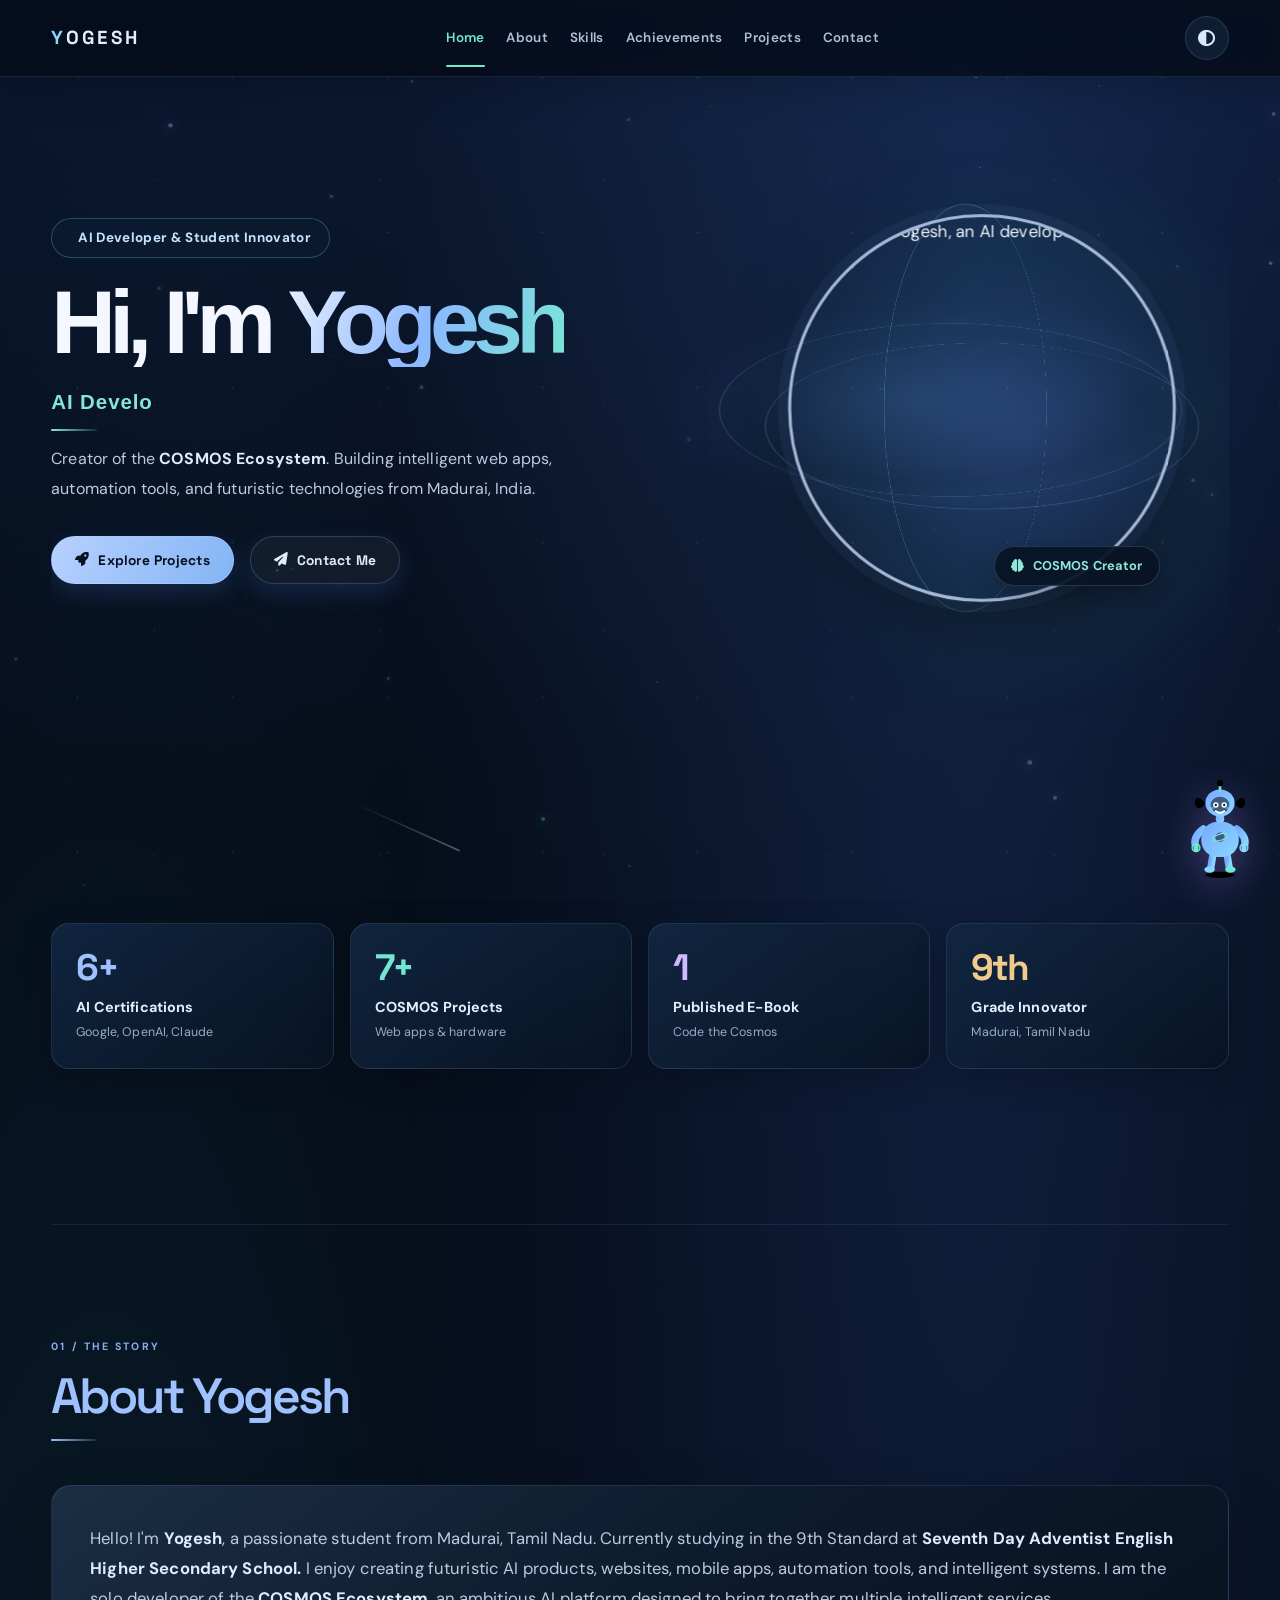
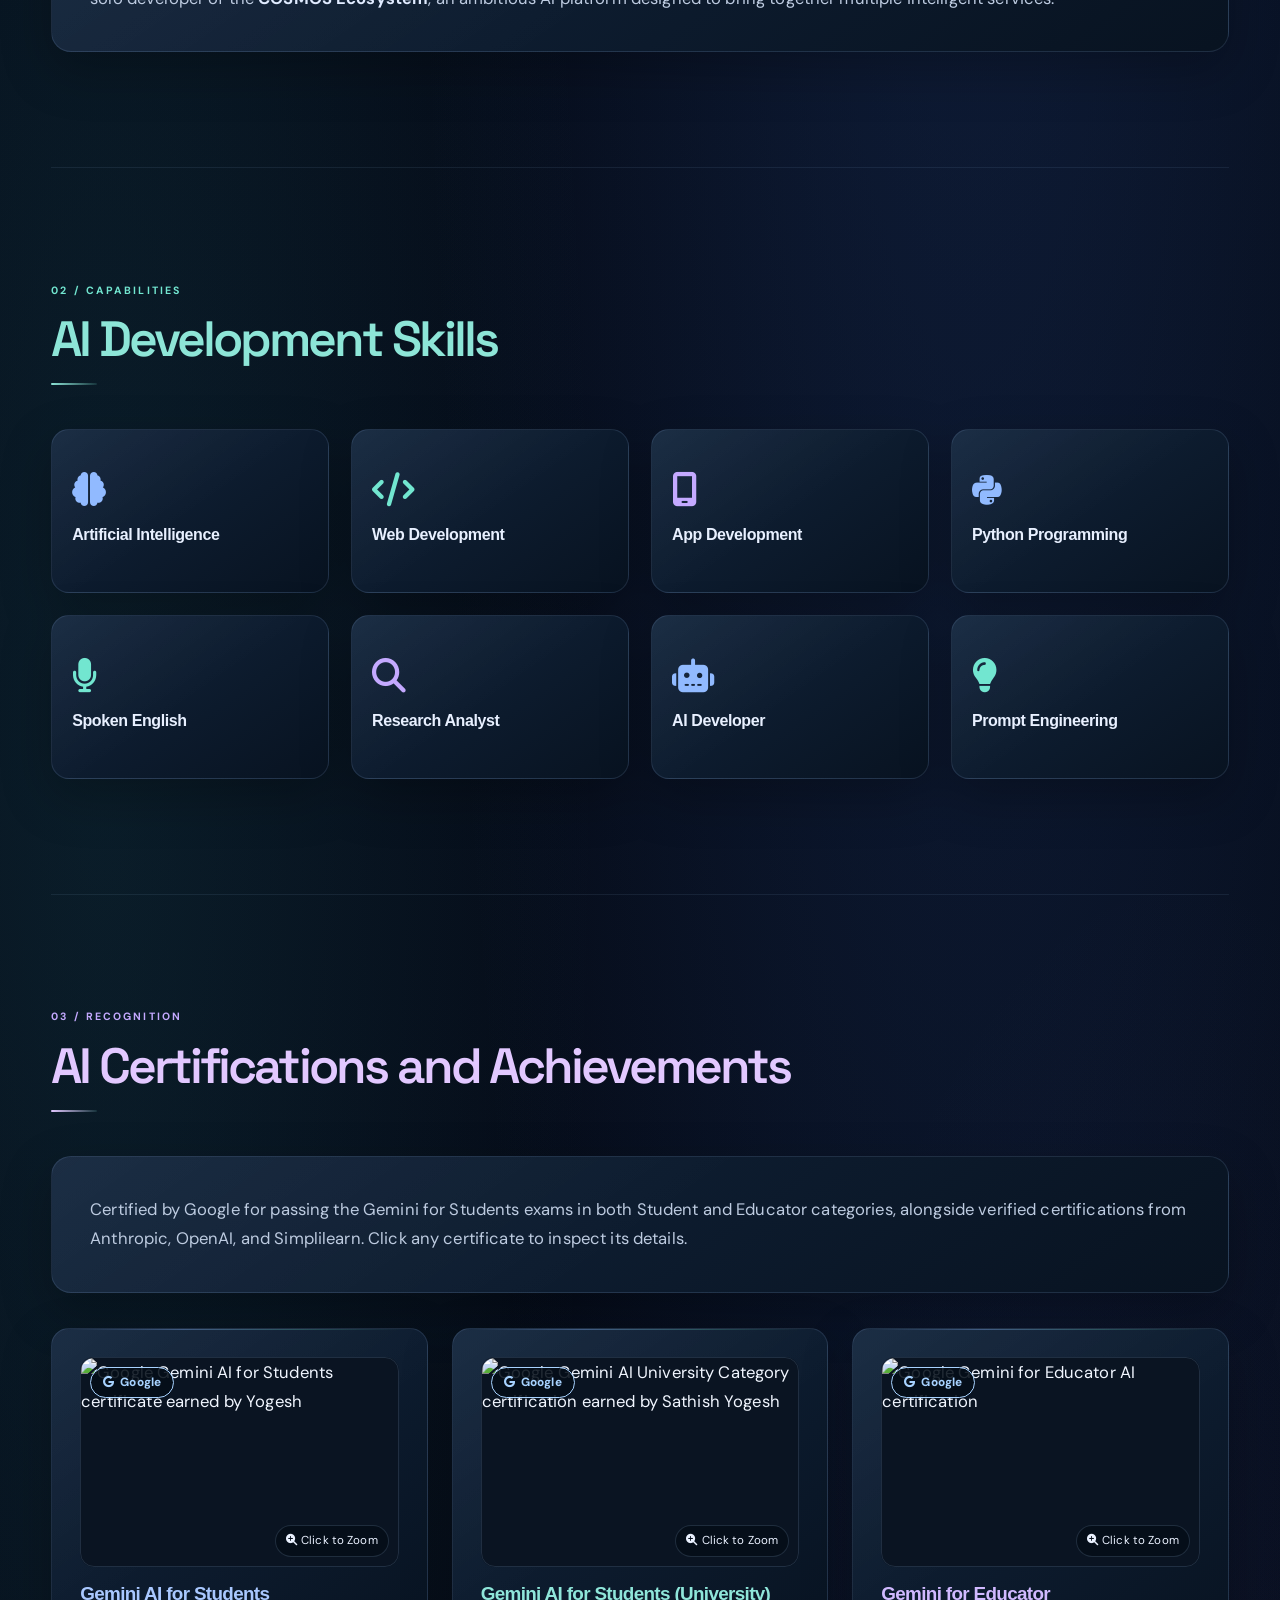
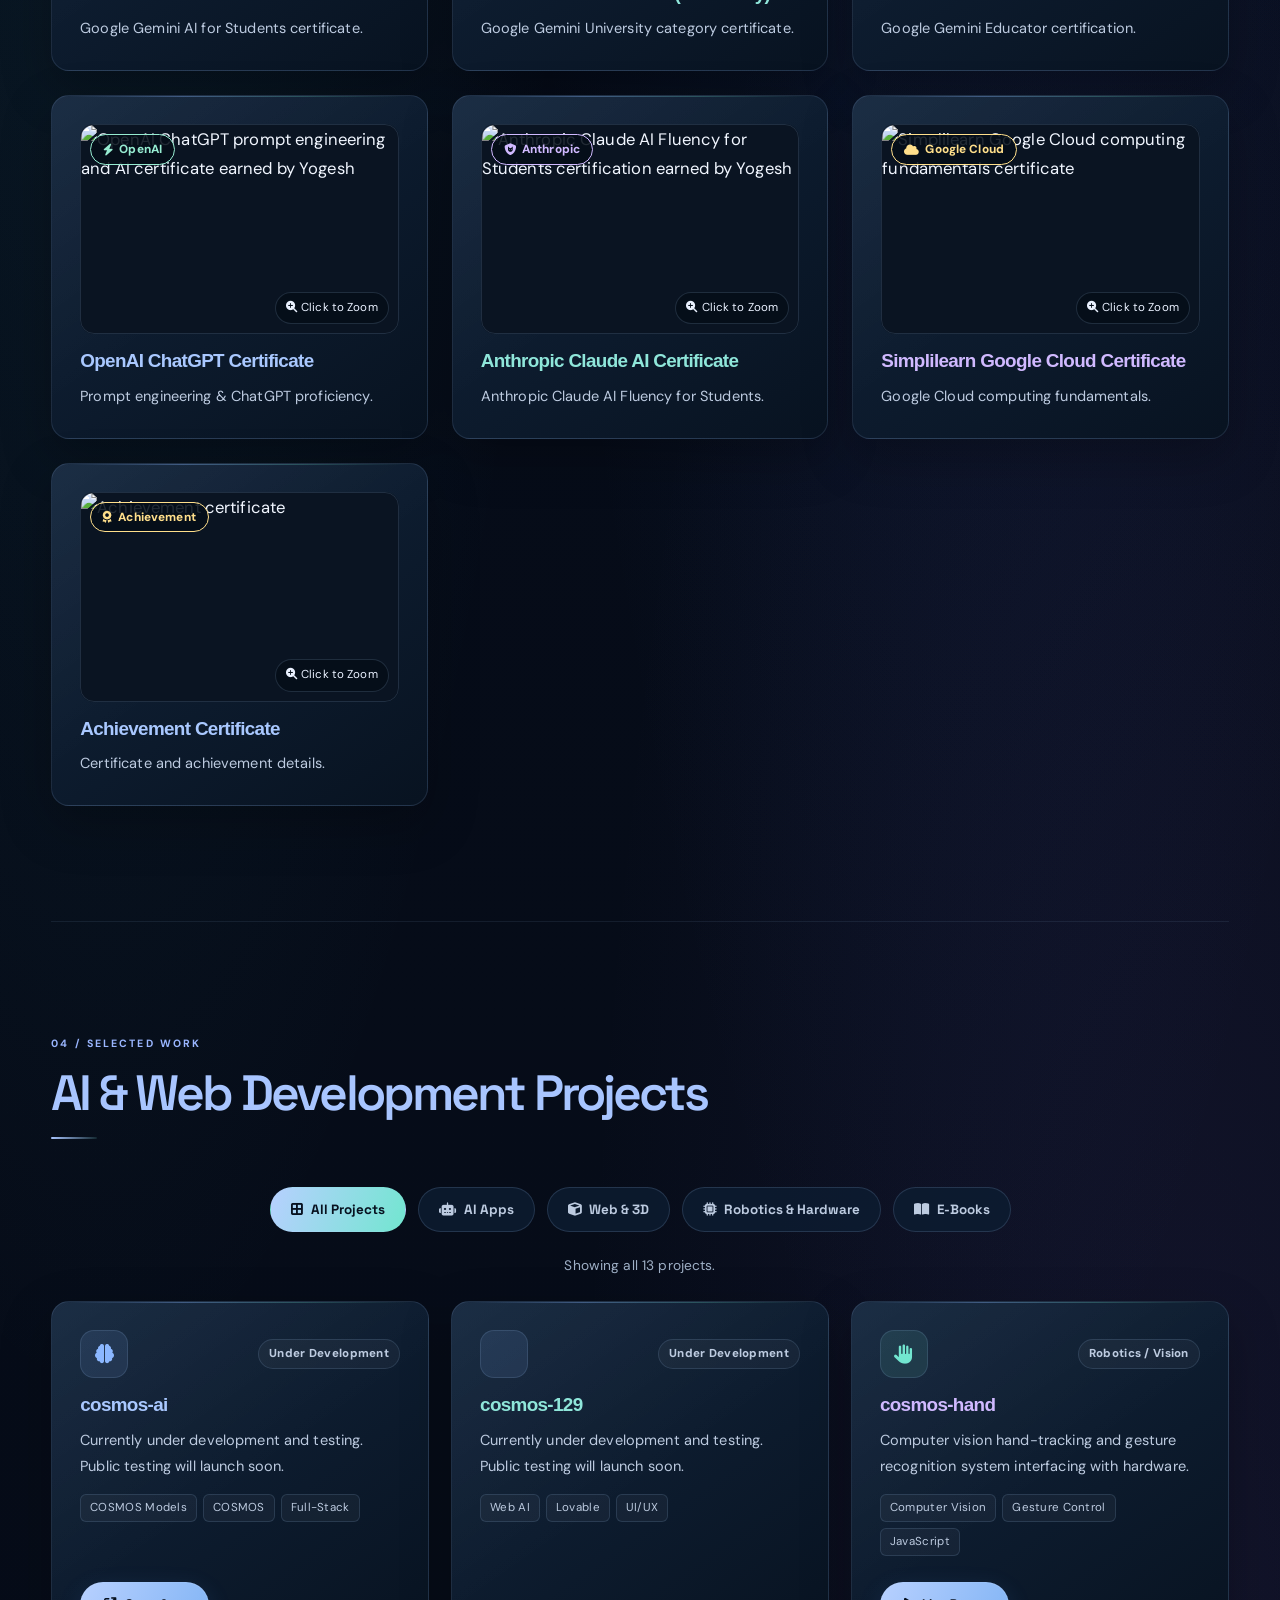
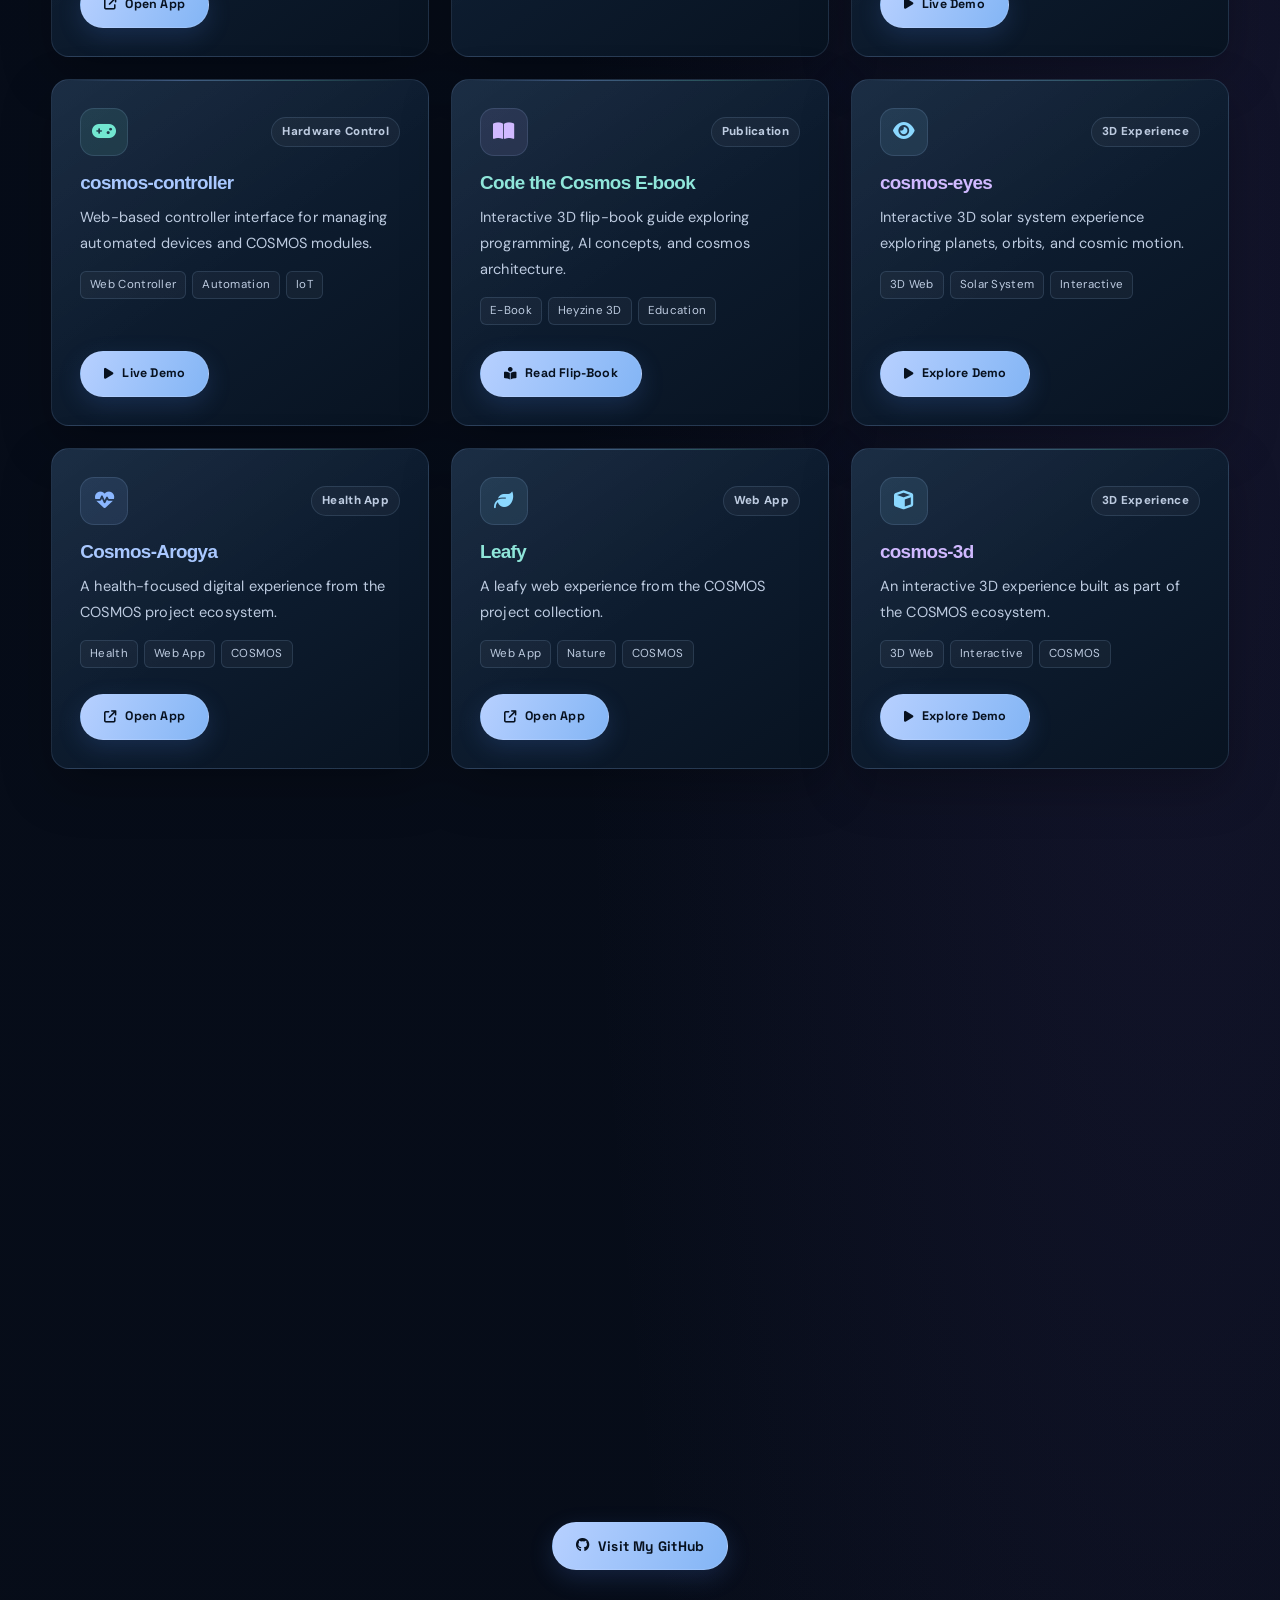
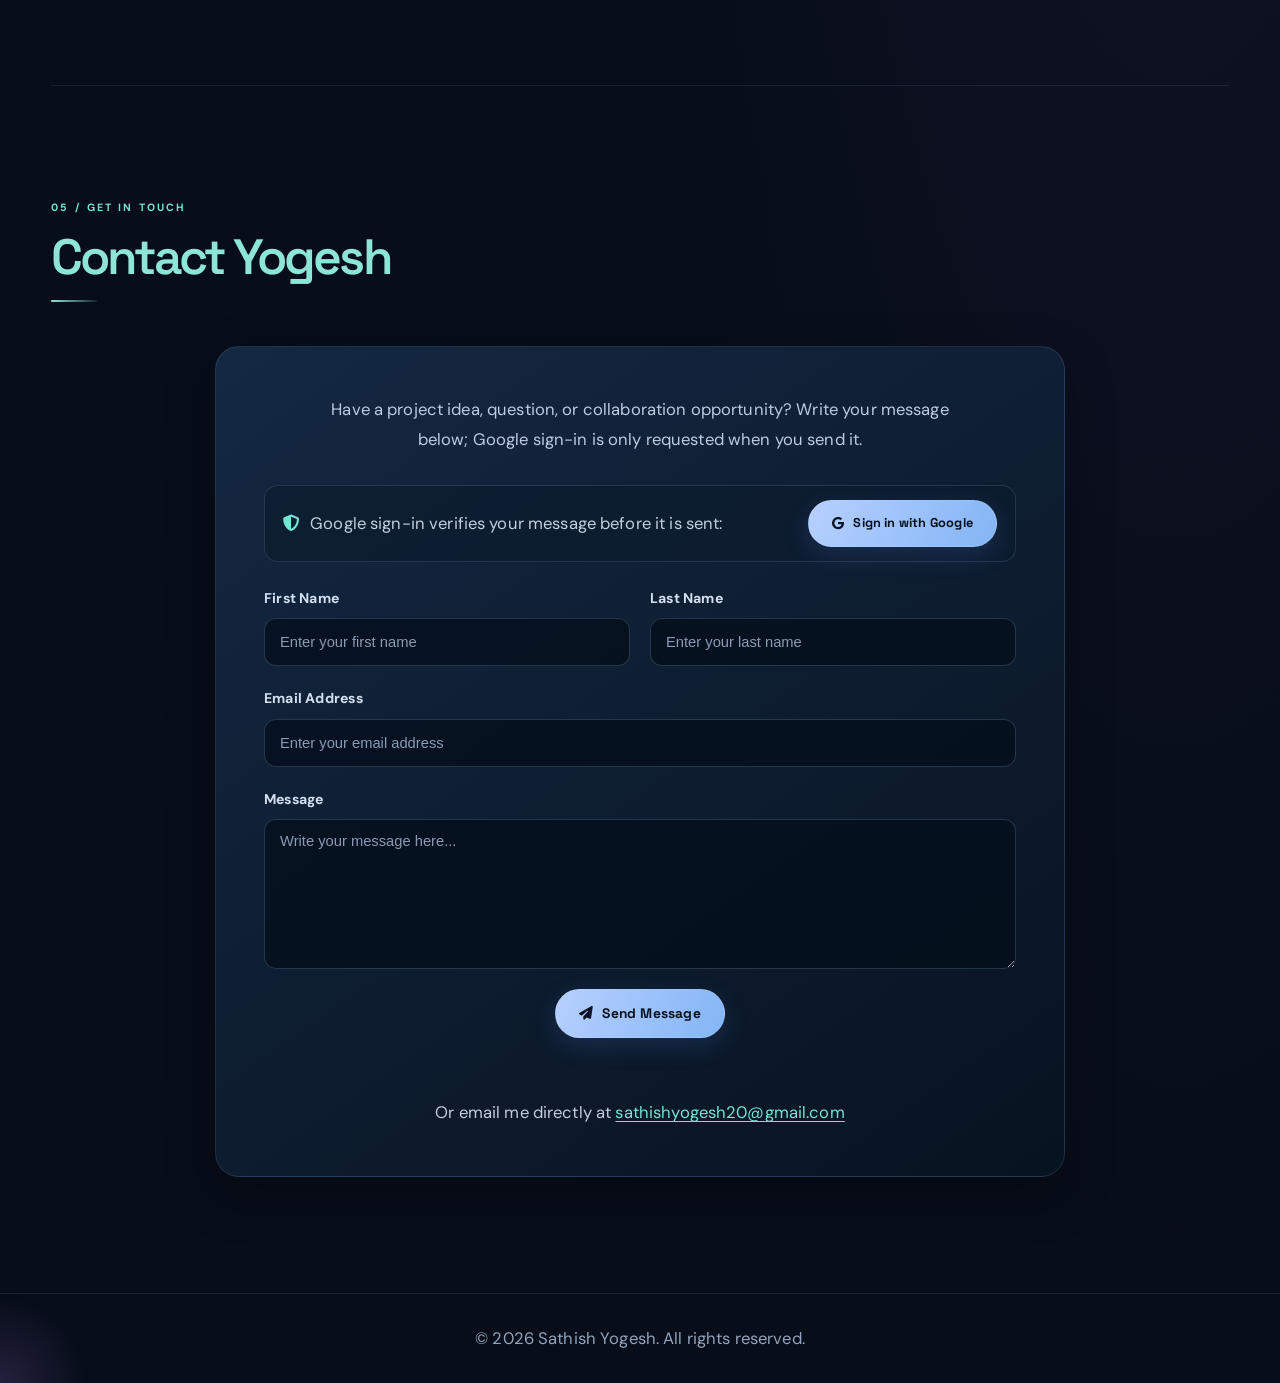
==== index.html @ bf755dbe "Update tech tags and add app link in index.html Added COSMOS Models and COSMOS tech tags, and includ" ====
<!DOCTYPE html>
<html lang="en">

<head>
    <meta charset="UTF-8">
    <meta name="viewport" content="width=device-width, initial-scale=1.0, viewport-fit=cover">

    <title>Yogesh | AI Developer, Python Learner & COSMOS Creator</title>
    <meta name="description"
        content="Yogesh is an AI developer and student from Madurai, Tamil Nadu, creating AI-powered websites, applications, automation tools, and the COSMOS Ecosystem.">
    <meta name="keywords"
        content="yogesh cosmos, Yogesh AI Developer, AI developer in Madurai, Python learner, web developer, COSMOS Ecosystem, artificial intelligence, automation">
    <meta name="author" content=" Yogesh">
    <meta name="robots" content="index, follow">
    <meta name="theme-color" content="#080d16">
    <link rel="canonical" href="https://sathishyogesh20-del.github.io/MY_PORTFOLIO/">

    <link rel="icon" type="image/svg+xml"
        href="data:image/svg+xml,%3Csvg xmlns='http://www.w3.org/2000/svg' viewBox='0 0 100 100'%3E%3Ccircle cx='50' cy='50' r='46' fill='%230b0816'/%3E%3Cellipse cx='50' cy='50' rx='44' ry='16' fill='none' stroke='%23b388ff' stroke-width='4'/%3E%3Ccircle cx='50' cy='50' r='10' fill='%23ff6f91'/%3E%3Ccircle cx='6' cy='50' r='4' fill='%2354e6c2'/%3E%3C/svg%3E">

    <meta property="og:type" content="profile">
    <meta property="og:title" content="Yogesh | AI Developer & COSMOS Creator">
    <meta property="og:description"
        content="Explore Yogesh's AI projects, skills, achievements, and the COSMOS Ecosystem.">
    <meta property="og:image"
        content="https://uploads.onecompiler.io/44rsm5t7v/44x8q9dpj/ae7e4c70-a22f-4014-80ed-903dc4bb7682.jpg">
    <meta property="og:image:alt" content="Portrait of  Yogesh, an AI developer from Madurai">
    <meta property="og:image:width" content="1200">
    <meta property="og:image:height" content="630">
    <meta property="og:site_name" content="Yogesh Portfolio">
    <meta property="og:url" content="https://sathishyogesh20-del.github.io/MY_PORTFOLIO/">
    <meta property="og:locale" content="en_US">

    <meta name="twitter:card" content="summary_large_image">
    <meta name="twitter:title" content="Yogesh | AI Developer & COSMOS Creator">
    <meta name="twitter:description"
        content="Explore Yogesh's AI projects, skills, achievements, and the COSMOS Ecosystem.">
    <meta name="twitter:image"
        content="https://uploads.onecompiler.io/44rsm5t7v/44x8q9dpj/ae7e4c70-a22f-4014-80ed-903dc4bb7682.jpg">
    <meta name="twitter:image:alt" content="Portrait of Sathish Yogesh, AI Developer and COSMOS Creator">

    <!-- Preload Hero LCP Image for Core Web Vitals -->
    <link rel="preload" as="image"
        href="https://uploads.onecompiler.io/44rsm5t7v/44x8q9dpj/ae7e4c70-a22f-4014-80ed-903dc4bb7682.jpg"
        fetchpriority="high" type="image/jpeg">

    <!-- Fonts & Icons -->
    <link rel="preconnect" href="https://fonts.googleapis.com">
    <link rel="preconnect" href="https://fonts.gstatic.com" crossorigin>
    <link rel="stylesheet"
        href="https://fonts.googleapis.com/css2?family=DM+Sans:wght@400;500;600;700&family=Space+Grotesk:wght@500;600;700&display=swap">
    <link rel="stylesheet" href="https://cdnjs.cloudflare.com/ajax/libs/font-awesome/6.5.2/css/all.min.css">
    <link rel="stylesheet" href="styles.css">
    <link rel="stylesheet" href="themes.css">
    <link rel="stylesheet" href="mobile-fixes.css">

    <script type="application/ld+json">
    {
        "@context": "https://schema.org",
        "@graph": [
            {
                "@type": "WebSite",
                "@id": "https://sathishyogesh20-del.github.io/MY_PORTFOLIO/#website",
                "url": "https://sathishyogesh20-del.github.io/MY_PORTFOLIO/",
                "name": "Yogesh | AI Developer & COSMOS Creator Portfolio",
                "description": "Portfolio of Sathish Yogesh, AI developer, Python learner, and creator of the COSMOS Ecosystem.",
                "inLanguage": "en-US"
            },
            {
                "@type": "Person",
                "@id": "https://sathishyogesh20-del.github.io/MY_PORTFOLIO/#person",
                "name": "Sathish Yogesh",
                "alternateName": ["Yogesh", "Sathish Yogesh AI"],
                "url": "https://sathishyogesh20-del.github.io/MY_PORTFOLIO/",
                "image": "https://uploads.onecompiler.io/44rsm5t7v/44x8q9dpj/ae7e4c70-a22f-4014-80ed-903dc4bb7682.jpg",
                "jobTitle": "AI Developer",
                "description": "Student AI developer from Madurai, Tamil Nadu, creator of the COSMOS Ecosystem, building AI-powered apps, websites, and tools.",
                "email": "mailto:sathishyogesh20@gmail.com",
                "alumniOf": {
                    "@type": "EducationalOrganization",
                    "name": "Seventh Day Adventist English Higher Secondary School, Madurai"
                },
                "address": {
                    "@type": "PostalAddress",
                    "addressLocality": "Madurai",
                    "addressRegion": "Tamil Nadu",
                    "addressCountry": "IN"
                },
                "sameAs": [
                    "https://github.com/sathishyogesh20-del",
                    "https://cosmos128.wordpress.com/",
                    "https://sathishyogesh20.wixsite.com/cosmos"
                ],
                "knowsAbout": [
                    "Artificial Intelligence",
                    "Python Programming",
                    "Web Development",
                    "App Development",
                    "Prompt Engineering",
                    "Research Analysis",
                    "COSMOS Ecosystem",
                    "Large Language Models"
                ],
                "hasCredential": [
                    {
                        "@type": "EducationalOccupationalCredential",
                        "name": "Google Gemini for Students Certification",
                        "recognizedBy": {
                            "@type": "Organization",
                            "name": "Google"
                        }
                    },
                    {
                        "@type": "EducationalOccupationalCredential",
                        "name": "Google Gemini Certification for Students (University Category)",
                        "recognizedBy": {
                            "@type": "Organization",
                            "name": "Google"
                        }
                    },
                    {
                        "@type": "EducationalOccupationalCredential",
                        "name": "Gemini Certification for Educator",
                        "recognizedBy": {
                            "@type": "Organization",
                            "name": "Google"
                        }
                    },
                    {
                        "@type": "EducationalOccupationalCredential",
                        "name": "OpenAI ChatGPT Certificate",
                        "recognizedBy": {
                            "@type": "Organization",
                            "name": "OpenAI"
                        }
                    },
                    {
                        "@type": "EducationalOccupationalCredential",
                        "name": "Anthropic Claude AI Fluency for Students",
                        "recognizedBy": {
                            "@type": "Organization",
                            "name": "Anthropic"
                        }
                    },
                    {
                        "@type": "EducationalOccupationalCredential",
                        "name": "Google Cloud Certificate",
                        "recognizedBy": {
                            "@type": "Organization",
                            "name": "Simplilearn"
                        }
                    }
                ]
            }
        ]
    }
    </script>

    <script type="application/ld+json">
    {
        "@context": "https://schema.org",
        "@type": "FAQPage",
        "mainEntity": [
            {
                "@type": "Question",
                "name": "Who is Yogesh?",
                "acceptedAnswer": {
                    "@type": "Answer",
                    "text": "Yogesh is a student and AI developer from Madurai, Tamil Nadu, currently in the 9th standard at Seventh Day Adventist English Higher Secondary School. He is the solo developer of the COSMOS Ecosystem, building AI-powered web apps, automation tools, and robotics projects."
                }
            },
            {
                "@type": "Question",
                "name": "What AI certifications does Yogesh hold?",
                "acceptedAnswer": {
                    "@type": "Answer",
                    "text": "Yogesh holds Google Gemini AI for Students certification (including the University Category), Google Gemini Certification for Educator, an OpenAI ChatGPT certificate, Anthropic Claude AI Fluency for Students, and a Google Cloud fundamentals certificate from Simplilearn."
                }
            },
            {
                "@type": "Question",
                "name": "What is the COSMOS Ecosystem?",
                "acceptedAnswer": {
                    "@type": "Answer",
                    "text": "The COSMOS Ecosystem is Yogesh's multi-service AI platform, spanning conversational AI apps (cosmos-ai, cosmos-129), robotics and hardware control (cosmos-hand, cosmos-controller), and knowledge hubs (cosmos.128, cosmos-128.v1)."
                }
            },
            {
                "@type": "Question",
                "name": "How can I contact Yogesh?",
                "acceptedAnswer": {
                    "@type": "Answer",
                    "text": "You can reach Yogesh through the contact form on this site or by emailing sathishyogesh20@gmail.com directly."
                }
            }
        ]
    }
    </script>
</head>

<body>
    <a class="skip-link" href="#main-content">Skip to main content</a>

    <div id="page-loader" class="page-loader" hidden role="status" aria-live="polite" aria-label="Loading portfolio">
        <div class="loader-orbit" aria-hidden="true">
            <span></span>
            <span></span>
            <span></span>
        </div>
        <p>Preparing your COSMOS experience…</p>
    </div>

    <div id="particles" aria-hidden="true"></div>

    <!-- Auth Modal (only triggered when visitor interacts with or submits the contact form) -->
    <div id="auth-modal" class="auth-modal" hidden role="dialog" aria-modal="true" aria-labelledby="auth-modal-title" aria-describedby="auth-modal-desc">
        <div class="auth-modal-overlay" id="auth-modal-overlay"></div>
        <div class="auth-modal-card">
            <button type="button" id="auth-modal-close" class="modal-close-btn" aria-label="Close sign-in modal">
                <i class="fa-solid fa-xmark" aria-hidden="true"></i>
            </button>
            <div class="auth-logo">YOGESH</div>
            <h3 id="auth-modal-title">Sign in with Google</h3>
            <p id="auth-modal-desc">Please sign in with your Google account to send a message directly to Yogesh.</p>
            <button type="button" id="google-signin-btn" class="btn auth-signin-btn">
                <i class="fa-brands fa-google" aria-hidden="true"></i>
                Sign in with Google
            </button>
            <p id="auth-error" class="auth-error" role="alert" aria-live="assertive" hidden></p>
        </div>
    </div>

    <!-- Main Public Site Content (always visible) -->
    <div id="site-content">
        <header>
            <nav aria-label="Primary navigation">
                <a href="#home" class="logo" aria-label="Yogesh home">YOGESH</a>

                <button type="button" class="nav-toggle" aria-expanded="false" aria-controls="nav-links"
                    aria-label="Open menu">
                    <i class="fa-solid fa-bars" aria-hidden="true"></i>
                </button>

                <ul id="nav-links" class="nav-links">
                    <li><a href="#home">Home</a></li>
                    <li><a href="#about">About</a></li>
                    <li><a href="#skills">Skills</a></li>
                    <li><a href="#achievements">Achievements</a></li>
                    <li><a href="#projects">Projects</a></li>
                    <li><a href="#contact">Contact</a></li>
                </ul>

                <div id="user-badge" class="user-badge" hidden>
                    <img id="user-avatar" class="user-avatar" alt="" referrerpolicy="no-referrer">
                    <span id="user-name"></span>
                    <button type="button" id="signout-btn" class="signout-btn">Sign Out</button>
                </div>
            </nav>
        </header>

        <main id="main-content" tabindex="-1">
            <section id="home" class="hero" aria-labelledby="home-title">
                <div class="hero-left">
                    <div class="hero-badge">
                        <i class="fa-solid fa-sparkles" aria-hidden="true"></i>
                        <span>AI Developer & Student Innovator</span>
                    </div>
                    <h1 id="home-title">Hi, I'm <span>Yogesh</span></h1>
                    <h2>AI Developer</h2>
                    <p>
                        Creator of the <b>COSMOS Ecosystem</b>. Building intelligent web apps,
                        automation tools, and futuristic technologies from Madurai, India.
                    </p>
                    <div class="hero-actions">
                        <a href="#projects" class="btn">
                            <i class="fa-solid fa-rocket" aria-hidden="true"></i> Explore Projects
                        </a>
                        <a href="#contact" class="btn btn-secondary">
                            <i class="fa-solid fa-paper-plane" aria-hidden="true"></i> Contact Me
                        </a>
                    </div>
                </div>

                <div class="hero-right">
                    <div class="hero-image-frame">
                        <img src="https://uploads.onecompiler.io/44rsm5t7v/44x8q9dpj/ae7e4c70-a22f-4014-80ed-903dc4bb7682.jpg"
                            alt="Portrait of Yogesh, an AI developer from Madurai" width="380" height="380"
                            fetchpriority="high" decoding="async">
                        <div class="hero-floating-tag">
                            <i class="fa-solid fa-brain" aria-hidden="true"></i>
                            <span>COSMOS Creator</span>
                        </div>
                    </div>
                </div>
            </section>

            <!-- Quick Stats Highlight Bar -->
            <section class="stats-section" aria-label="Key Highlights">
                <div class="stats-grid">
                    <div class="stat-card">
                        <span class="stat-number">6+</span>
                        <span class="stat-label">AI Certifications</span>
                        <span class="stat-sub">Google, OpenAI, Claude</span>
                    </div>
                    <div class="stat-card">
                        <span class="stat-number">7+</span>
                        <span class="stat-label">COSMOS Projects</span>
                        <span class="stat-sub">Web apps & hardware</span>
                    </div>
                    <div class="stat-card">
                        <span class="stat-number">1</span>
                        <span class="stat-label">Published E-Book</span>
                        <span class="stat-sub">Code the Cosmos</span>
                    </div>
                    <div class="stat-card">
                        <span class="stat-number">9th</span>
                        <span class="stat-label">Grade Innovator</span>
                        <span class="stat-sub">Madurai, Tamil Nadu</span>
                    </div>
                </div>
            </section>

            <section id="about" aria-labelledby="about-title">
                <h2 id="about-title">About Yogesh</h2>
                <div class="card about-card">
                    <p>
                        Hello! I'm <b>Yogesh</b>, a passionate student from Madurai, Tamil Nadu.
                        Currently studying in the 9th Standard at
                        <b>Seventh Day Adventist English Higher Secondary School.</b>
                        I enjoy creating futuristic AI products, websites, mobile apps,
                        automation tools, and intelligent systems. I am the solo developer
                        of the <b>COSMOS Ecosystem</b>, an ambitious AI platform designed
                        to bring together multiple intelligent services.
                    </p>
                </div>
            </section>

            <section id="skills" aria-labelledby="skills-title">
                <h2 id="skills-title">AI Development Skills</h2>

                <div class="skills-grid">
                    <div class="skill">
                        <i class="fa-solid fa-brain" aria-hidden="true"></i>
                        <h3>Artificial Intelligence</h3>
                    </div>
                    <div class="skill">
                        <i class="fa-solid fa-code" aria-hidden="true"></i>
                        <h3>Web Development</h3>
                    </div>
                    <div class="skill">
                        <i class="fa-solid fa-mobile-screen" aria-hidden="true"></i>
                        <h3>App Development</h3>
                    </div>
                    <div class="skill">
                        <i class="fa-brands fa-python" aria-hidden="true"></i>
                        <h3>Python Programming</h3>
                    </div>
                    <div class="skill">
                        <i class="fa-solid fa-microphone" aria-hidden="true"></i>
                        <h3>Spoken English</h3>
                    </div>
                    <div class="skill">
                        <i class="fa-solid fa-magnifying-glass" aria-hidden="true"></i>
                        <h3>Research Analyst</h3>
                    </div>
                    <div class="skill">
                        <i class="fa-solid fa-robot" aria-hidden="true"></i>
                        <h3>AI Developer</h3>
                    </div>
                    <div class="skill">
                        <i class="fa-solid fa-lightbulb" aria-hidden="true"></i>
                        <h3>Prompt Engineering</h3>
                    </div>
                </div>
            </section>

            <section id="achievements" aria-labelledby="achievements-title">
                <h2 id="achievements-title">AI Certifications and Achievements</h2>

                <div class="card">
                    <p>
                        Certified by Google for passing the Gemini for Students exams
                        in both Student and Educator categories, alongside verified certifications from
                        Anthropic, OpenAI, and Simplilearn. Click any certificate to inspect its details.
                    </p>
                </div>

                <div class="achievements-grid" style="margin-top: 35px;">
                    <div class="project-card achievement-card cert-card-trigger"
                        data-cert-title="Google Gemini AI for Students"
                        data-cert-issuer="Google"
                        data-cert-desc="Achieved official certification from Google for Gemini AI mastery and student applications."
                        data-cert-img="https://uploads.onecompiler.io/44rsm5t7v/44x8q9dpj/GEMINI_CERTIFICATE.png"
                        role="button" tabindex="0" aria-haspopup="dialog" aria-label="View Google Gemini AI for Students certificate">
                        <div class="cert-image-container">
                            <img class="achievement-image"
                                src="https://uploads.onecompiler.io/44rsm5t7v/44x8q9dpj/GEMINI_CERTIFICATE.png"
                                alt="Google Gemini AI for Students certificate earned by Yogesh" loading="lazy" decoding="async" width="400"
                                height="210">
                            <span class="cert-badge google-badge"><i class="fa-brands fa-google"></i> Google</span>
                            <span class="cert-zoom-hint"><i class="fa-solid fa-magnifying-glass-plus"></i> Click to Zoom</span>
                        </div>
                        <h3>Gemini AI for Students</h3>
                        <p>Google Gemini AI for Students certificate.</p>
                    </div>

                    <div class="project-card achievement-card cert-card-trigger"
                        data-cert-title="Gemini AI for Students (University Category)"
                        data-cert-issuer="Google"
                        data-cert-desc="Earned Google Gemini Certification in the competitive University Category for advanced generative AI comprehension."
                        data-cert-img="https://uploads.onecompiler.io/44rsm5t7v/44x8q9dpj/GEMINI%20CERTFIFCATIONS%20FOR%20STUDENTS%20(UNIVERSITY).png"
                        role="button" tabindex="0" aria-haspopup="dialog" aria-label="View Google Gemini AI University Category certificate">
                        <div class="cert-image-container">
                            <img class="achievement-image"
                                src="https://uploads.onecompiler.io/44rsm5t7v/44x8q9dpj/GEMINI%20CERTFIFCATIONS%20FOR%20STUDENTS%20(UNIVERSITY).png"
                                alt="Google Gemini AI University Category certification earned by Sathish Yogesh"
                                loading="lazy" decoding="async" width="400" height="210">
                            <span class="cert-badge google-badge"><i class="fa-brands fa-google"></i> Google</span>
                            <span class="cert-zoom-hint"><i class="fa-solid fa-magnifying-glass-plus"></i> Click to Zoom</span>
                        </div>
                        <h3>Gemini AI for Students (University)</h3>
                        <p>Google Gemini University category certificate.</p>
                    </div>

                    <div class="project-card achievement-card cert-card-trigger"
                        data-cert-title="Gemini Certification for Educator"
                        data-cert-issuer="Google"
                        data-cert-desc="Credential recognized by Google for leveraging Gemini AI tools to instruct, structure, and educate."
                        data-cert-img="https://uploads.onecompiler.io/44rsm5t7v/44x8q9dpj/GEMINI%20CERTFICATION%20FOR%20EDUCATOR.png"
                        role="button" tabindex="0" aria-haspopup="dialog" aria-label="View Gemini for Educator certificate">
                        <div class="cert-image-container">
                            <img class="achievement-image"
                                src="https://uploads.onecompiler.io/44rsm5t7v/44x8q9dpj/GEMINI%20CERTFICATION%20FOR%20EDUCATOR.png"
                                alt="Google Gemini for Educator AI certification" loading="lazy" decoding="async" width="400" height="210">
                            <span class="cert-badge google-badge"><i class="fa-brands fa-google"></i> Google</span>
                            <span class="cert-zoom-hint"><i class="fa-solid fa-magnifying-glass-plus"></i> Click to Zoom</span>
                        </div>
                        <h3>Gemini for Educator</h3>
                        <p>Google Gemini Educator certification.</p>
                    </div>

                    <div class="project-card achievement-card cert-card-trigger"
                        data-cert-title="OpenAI ChatGPT Certificate"
                        data-cert-issuer="OpenAI"
                        data-cert-desc="OpenAI certificate demonstrating proficiency with prompt engineering, LLM architecture, and generative text capabilities."
                        data-cert-img="https://uploads.onecompiler.io/44rsm5t7v/44x8q9dpj/OPENAI%20CERTIFICATE.jpg"
                        role="button" tabindex="0" aria-haspopup="dialog" aria-label="View OpenAI ChatGPT certificate">
                        <div class="cert-image-container">
                            <img class="achievement-image"
                                src="https://uploads.onecompiler.io/44rsm5t7v/44x8q9dpj/OPENAI%20CERTIFICATE.jpg"
                                alt="OpenAI ChatGPT prompt engineering and AI certificate earned by Yogesh" loading="lazy"
                                width="400" height="210">
                            <span class="cert-badge openai-badge"><i class="fa-solid fa-bolt"></i> OpenAI</span>
                            <span class="cert-zoom-hint"><i class="fa-solid fa-magnifying-glass-plus"></i> Click to Zoom</span>
                        </div>
                        <h3>OpenAI ChatGPT Certificate</h3>
                        <p>Prompt engineering & ChatGPT proficiency.</p>
                    </div>

                    <div class="project-card achievement-card cert-card-trigger"
                        data-cert-title="Anthropic Claude AI Fluency for Students"
                        data-cert-issuer="Anthropic"
                        data-cert-desc="Certified in Anthropic Claude AI fluency for student research, structured prompt workflows, and ethical AI development."
                        data-cert-img="https://uploads.onecompiler.io/44rsm5t7v/44x8q9dpj/CLAUDE%20CERTIFICATE%20(%20AI%20FLUENCY%20FOR%20STUDENTS.).png"
                        role="button" tabindex="0" aria-haspopup="dialog" aria-label="View Anthropic Claude AI certificate">
                        <div class="cert-image-container">
                            <img class="achievement-image"
                                src="https://uploads.onecompiler.io/44rsm5t7v/44x8q9dpj/CLAUDE%20CERTIFICATE%20(%20AI%20FLUENCY%20FOR%20STUDENTS.).png"
                                alt="Anthropic Claude AI Fluency for Students certification earned by Yogesh" loading="lazy"
                                width="400" height="210">
                            <span class="cert-badge anthropic-badge"><i class="fa-solid fa-shield-cat"></i> Anthropic</span>
                            <span class="cert-zoom-hint"><i class="fa-solid fa-magnifying-glass-plus"></i> Click to Zoom</span>
                        </div>
                        <h3>Anthropic Claude AI Certificate</h3>
                        <p>Anthropic Claude AI Fluency for Students.</p>
                    </div>

                    <div class="project-card achievement-card cert-card-trigger"
                        data-cert-title="Simplilearn Google Cloud Certificate"
                        data-cert-issuer="Simplilearn / Google Cloud"
                        data-cert-desc="Fundamentals of Google Cloud infrastructure, cloud deployment models, and scalable computing."
                        data-cert-img="https://uploads.onecompiler.io/44rsm5t7v/44x8q9dpj/GOOGLE%20CLOUD.png"
                        role="button" tabindex="0" aria-haspopup="dialog" aria-label="View Simplilearn Google Cloud certificate">
                        <div class="cert-image-container">
                            <img class="achievement-image"
                                src="https://uploads.onecompiler.io/44rsm5t7v/44x8q9dpj/GOOGLE%20CLOUD.png"
                                alt="Simplilearn Google Cloud computing fundamentals certificate" loading="lazy" decoding="async" width="400"
                                height="210">
                            <span class="cert-badge cloud-badge"><i class="fa-solid fa-cloud"></i> Google Cloud</span>
                            <span class="cert-zoom-hint"><i class="fa-solid fa-magnifying-glass-plus"></i> Click to Zoom</span>
                        </div>
                        <h3>Simplilearn Google Cloud Certificate</h3>
                        <p>Google Cloud computing fundamentals.</p>
                    </div>

                    <div class="project-card achievement-card cert-card-trigger"
                        data-cert-title="Achievement Certificate"
                        data-cert-issuer="Achievement"
                        data-cert-desc="Certificate and achievement details."
                        data-cert-img="https://uploads.onecompiler.io/44rsm5t7v/44x8q9dpj/WhatsApp%20Image%202026-10-01%20at%206.13.52%20PM.jpeg"
                        role="button" tabindex="0" aria-haspopup="dialog" aria-label="View achievement certificate">
                        <div class="cert-image-container">
                            <img class="achievement-image"
                                src="https://uploads.onecompiler.io/44rsm5t7v/44x8q9dpj/WhatsApp%20Image%202026-10-01%20at%206.13.52%20PM.jpeg"
                                alt="Achievement certificate" loading="lazy" decoding="async" width="400" height="210">
                            <span class="cert-badge cloud-badge"><i class="fa-solid fa-award"></i> Achievement</span>
                            <span class="cert-zoom-hint"><i class="fa-solid fa-magnifying-glass-plus"></i> Click to Zoom</span>
                        </div>
                        <h3>Achievement Certificate</h3>
                        <p>Certificate and achievement details.</p>
                    </div>
                </div>
            </section>

            <section id="projects" aria-labelledby="projects-title">
                <h2 id="projects-title">AI & Web Development Projects</h2>

                <!-- Project categories use buttons so every filter remains keyboard accessible. -->
                <div class="project-filter-tabs" role="group" aria-label="Filter projects">
                    <button type="button" class="filter-btn active" data-filter="all" aria-pressed="true">
                        <i class="fa-solid fa-border-all" aria-hidden="true"></i> All Projects
                    </button>
                    <button type="button" class="filter-btn" data-filter="ai" aria-pressed="false">
                        <i class="fa-solid fa-robot" aria-hidden="true"></i> AI Apps
                    </button>
                    <button type="button" class="filter-btn" data-filter="web" aria-pressed="false">
                        <i class="fa-solid fa-cube" aria-hidden="true"></i> Web & 3D
                    </button>
                    <button type="button" class="filter-btn" data-filter="hardware" aria-pressed="false">
                        <i class="fa-solid fa-microchip" aria-hidden="true"></i> Robotics & Hardware
                    </button>
                    <button type="button" class="filter-btn" data-filter="books" aria-pressed="false">
                        <i class="fa-solid fa-book-open" aria-hidden="true"></i> E-Books
                    </button>
                </div>
                <p id="project-filter-status" class="project-filter-status" role="status" aria-live="polite">Showing all 13 projects.</p>

                <div class="projects-grid" id="projects-grid">
                    <!-- cosmos-ai -->
                    <div class="project-card rich-project-card" data-category="ai">
                        <div class="project-card-header">
                            <div class="project-icon-box ai-icon"><i class="fa-solid fa-brain"></i></div>
                            <span class="project-badge">Under Development</span>
                        </div>
                        <h3>cosmos-ai</h3>
                        <p>Currently under development and testing. Public testing will launch soon.</p>
                        <div class="project-tech-tags">
                            <span class="tech-tag">COSMOS Models</span>
                            <span class="tech-tag">COSMOS</span>
                            <span class="tech-tag">Full-Stack</span>
                        </div>
                        <div class="project-actions">
                            <a href="https://cosmos-ai-rho.vercel.app" class="btn btn-sm" target="_blank" rel="noopener noreferrer">
                                <i class="fa-solid fa-arrow-up-right-from-square" aria-hidden="true"></i> Open App
                            </a>
                        </div>
                    </div>

                    <!-- cosmos-129 -->
                    <div class="project-card rich-project-card" data-category="ai">
                        <div class="project-card-header">
                            <div class="project-icon-box ai-icon"><i class="fa-solid fa-sparkles"></i></div>
                            <span class="project-badge">Under Development</span>
                        </div>
                        <h3>cosmos-129</h3>
                        <p>Currently under development and testing. Public testing will launch soon.</p>
                        <div class="project-tech-tags">
                            <span class="tech-tag">Web AI</span>
                            <span class="tech-tag">Lovable</span>
                            <span class="tech-tag">UI/UX</span>
                        </div>
                    </div>

                    <!-- cosmos-hand -->
                    <div class="project-card rich-project-card" data-category="hardware">
                        <div class="project-card-header">
                            <div class="project-icon-box hardware-icon"><i class="fa-solid fa-hand"></i></div>
                            <span class="project-badge">Robotics / Vision</span>
                        </div>
                        <h3>cosmos-hand</h3>
                        <p>Computer vision hand-tracking and gesture recognition system interfacing with hardware.</p>
                        <div class="project-tech-tags">
                            <span class="tech-tag">Computer Vision</span>
                            <span class="tech-tag">Gesture Control</span>
                            <span class="tech-tag">JavaScript</span>
                        </div>
                        <div class="project-actions">
                            <a href="https://sathishyogesh20-del.github.io/cosmos-hand/" class="btn btn-sm" target="_blank" rel="noopener noreferrer">
                                <i class="fa-solid fa-play"></i> Live Demo
                            </a>
                        </div>
                    </div>

                    <!-- cosmos-controller -->
                    <div class="project-card rich-project-card" data-category="hardware">
                        <div class="project-card-header">
                            <div class="project-icon-box hardware-icon"><i class="fa-solid fa-gamepad"></i></div>
                            <span class="project-badge">Hardware Control</span>
                        </div>
                        <h3>cosmos-controller</h3>
                        <p>Web-based controller interface for managing automated devices and COSMOS modules.</p>
                        <div class="project-tech-tags">
                            <span class="tech-tag">Web Controller</span>
                            <span class="tech-tag">Automation</span>
                            <span class="tech-tag">IoT</span>
                        </div>
                        <div class="project-actions">
                            <a href="https://sathishyogesh20-del.github.io/cosmos-controller/" class="btn btn-sm" target="_blank" rel="noopener noreferrer">
                                <i class="fa-solid fa-play"></i> Live Demo
                            </a>
                        </div>
                    </div>

                    <!-- Code the Cosmos E-book -->
                    <div class="project-card rich-project-card" data-category="books">
                        <div class="project-card-header">
                            <div class="project-icon-box book-icon"><i class="fa-solid fa-book-open"></i></div>
                            <span class="project-badge">Publication</span>
                        </div>
                        <h3>Code the Cosmos E-book</h3>
                        <p>Interactive 3D flip-book guide exploring programming, AI concepts, and cosmos architecture.</p>
                        <div class="project-tech-tags">
                            <span class="tech-tag">E-Book</span>
                            <span class="tech-tag">Heyzine 3D</span>
                            <span class="tech-tag">Education</span>
                        </div>
                        <div class="project-actions">
                            <a href="https://heyzine.com/flip-book/9df7afbf55.html" class="btn btn-sm" target="_blank" rel="noopener noreferrer">
                                <i class="fa-solid fa-book-reader"></i> Read Flip-Book
                            </a>
                        </div>
                    </div>

                                        <!-- cosmos-eyes -->
                    <div class="project-card rich-project-card" data-category="web">
                        <div class="project-card-header">
                            <div class="project-icon-box web-icon"><i class="fa-solid fa-eye"></i></div>
                            <span class="project-badge">3D Experience</span>
                        </div>
                        <h3>cosmos-eyes</h3>
                        <p>Interactive 3D solar system experience exploring planets, orbits, and cosmic motion.</p>
                        <div class="project-tech-tags">
                            <span class="tech-tag">3D Web</span>
                            <span class="tech-tag">Solar System</span>
                            <span class="tech-tag">Interactive</span>
                        </div>
                        <div class="project-actions">
                            <a href="https://sathishyogesh20-del.github.io/3d-solar-system/" class="btn btn-sm" target="_blank" rel="noopener noreferrer">
                                <i class="fa-solid fa-play"></i> Explore Demo
                            </a>
                        </div>
                    </div>

                    <!-- Cosmos-Arogya -->
                    <div class="project-card rich-project-card" data-category="web">
                        <div class="project-card-header">
                            <div class="project-icon-box ai-icon"><i class="fa-solid fa-heart-pulse"></i></div>
                            <span class="project-badge">Health App</span>
                        </div>
                        <h3>Cosmos-Arogya</h3>
                        <p>A health-focused digital experience from the COSMOS project ecosystem.</p>
                        <div class="project-tech-tags">
                            <span class="tech-tag">Health</span>
                            <span class="tech-tag">Web App</span>
                            <span class="tech-tag">COSMOS</span>
                        </div>
                        <div class="project-actions">
                            <a href="https://cosmos-arogya-q8i4.vercel.app/" class="btn btn-sm" target="_blank" rel="noopener noreferrer">
                                <i class="fa-solid fa-arrow-up-right-from-square"></i> Open App
                            </a>
                        </div>
                    </div>

                    <!-- Leafy -->
                    <div class="project-card rich-project-card" data-category="web">
                        <div class="project-card-header">
                            <div class="project-icon-box web-icon"><i class="fa-solid fa-leaf" aria-hidden="true"></i></div>
                            <span class="project-badge">Web App</span>
                        </div>
                        <h3>Leafy</h3>
                        <p>A leafy web experience from the COSMOS project collection.</p>
                        <div class="project-tech-tags">
                            <span class="tech-tag">Web App</span>
                            <span class="tech-tag">Nature</span>
                            <span class="tech-tag">COSMOS</span>
                        </div>
                        <div class="project-actions">
                            <a href="https://leafy123.vercel.app/" class="btn btn-sm" target="_blank" rel="noopener noreferrer">
                                <i class="fa-solid fa-arrow-up-right-from-square" aria-hidden="true"></i> Open App
                            </a>
                        </div>
                    </div>

                    <!-- cosmos-3d -->
                    <div class="project-card rich-project-card" data-category="web">
                        <div class="project-card-header">
                            <div class="project-icon-box web-icon"><i class="fa-solid fa-cube"></i></div>
                            <span class="project-badge">3D Experience</span>
                        </div>
                        <h3>cosmos-3d</h3>
                        <p>An interactive 3D experience built as part of the COSMOS ecosystem.</p>
                        <div class="project-tech-tags">
                            <span class="tech-tag">3D Web</span>
                            <span class="tech-tag">Interactive</span>
                            <span class="tech-tag">COSMOS</span>
                        </div>
                        <div class="project-actions">
                            <a href="https://sathishyogesh20-del.github.io/cosmos--3d/" class="btn btn-sm" target="_blank" rel="noopener noreferrer">
                                <i class="fa-solid fa-play"></i> Explore Demo
                            </a>
                        </div>
                    </div>

                    <!-- cosmos-qr -->
                    <div class="project-card rich-project-card" data-category="web">
                        <div class="project-card-header">
                            <div class="project-icon-box web-icon"><i class="fa-solid fa-qrcode"></i></div>
                            <span class="project-badge">QR Tool</span>
                        </div>
                        <h3>cosmos-qr</h3>
                        <p>A QR-focused web tool in the COSMOS project collection.</p>
                        <div class="project-tech-tags">
                            <span class="tech-tag">QR Codes</span>
                            <span class="tech-tag">Web Tool</span>
                            <span class="tech-tag">COSMOS</span>
                        </div>
                        <div class="project-actions">
                            <a href="https://cosmos-qr-cyan.vercel.app/" class="btn btn-sm" target="_blank" rel="noopener noreferrer">
                                <i class="fa-solid fa-arrow-up-right-from-square"></i> Open Tool
                            </a>
                        </div>
                    </div>

                    <!-- cosmos-work -->
                    <div class="project-card rich-project-card" data-category="web">
                        <div class="project-card-header">
                            <div class="project-icon-box web-icon"><i class="fa-solid fa-briefcase" aria-hidden="true"></i></div>
                            <span class="project-badge">Web App</span>
                        </div>
                        <h3>cosmos-work</h3>
                        <p>A work-focused web experience from the COSMOS ecosystem.</p>
                        <div class="project-tech-tags">
                            <span class="tech-tag">Web App</span>
                            <span class="tech-tag">COSMOS</span>
                        </div>
                        <div class="project-actions">
                            <a href="https://cosmos-work-iota.vercel.app/" class="btn btn-sm" target="_blank" rel="noopener noreferrer">
                                <i class="fa-solid fa-arrow-up-right-from-square" aria-hidden="true"></i> Open App
                            </a>
                        </div>
                    </div>

                    <!-- cosmos-128.v1 -->
                    <div class="project-card rich-project-card" data-category="web">
                        <div class="project-card-header">
                            <div class="project-icon-box web-icon"><i class="fa-solid fa-globe"></i></div>
                            <span class="project-badge">Web Portal</span>
                        </div>
                        <h3>cosmos-128.v1</h3>
                        <p>First web platform deployment introducing the COSMOS ecosystem and its multi-tier services.</p>
                        <div class="project-tech-tags">
                            <span class="tech-tag">Web Design</span>
                            <span class="tech-tag">Wix</span>
                            <span class="tech-tag">COSMOS v1</span>
                        </div>
                        <div class="project-actions">
                            <a href="https://sathishyogesh20-del.github.io/cosmos/" class="btn btn-sm" target="_blank" rel="noopener noreferrer">
                                <i class="fa-solid fa-arrow-up-right-from-square"></i> Visit Site
                            </a>
                        </div>
                    </div>

                    <!-- cosmos.128 -->
                    <div class="project-card rich-project-card" data-category="web">
                        <div class="project-card-header">
                            <div class="project-icon-box web-icon"><i class="fa-solid fa-newspaper"></i></div>
                            <span class="project-badge">Knowledge Hub</span>
                        </div>
                        <h3>cosmos.128</h3>
                        <p>Official blog and knowledge hub documenting development logs, AI research, and updates.</p>
                        <div class="project-tech-tags">
                            <span class="tech-tag">Documentation</span>
                            <span class="tech-tag">WordPress</span>
                            <span class="tech-tag">AI Articles</span>
                        </div>
                        <div class="project-actions">
                            <a href="https://cosmos128.wordpress.com/" class="btn btn-sm" target="_blank" rel="noopener noreferrer">
                                <i class="fa-solid fa-arrow-up-right-from-square"></i> Visit Site
                            </a>
                        </div>
                    </div>
                </div>

                <div style="text-align:center; margin-top:40px;">
                    <a href="https://github.com/sathishyogesh20-del" class="btn" target="_blank"
                        rel="noopener noreferrer" aria-label="Visit Yogesh's GitHub profile">
                        <i class="fa-brands fa-github" aria-hidden="true"></i>
                        Visit My GitHub
                    </a>
                </div>
            </section>

            <section id="contact" aria-labelledby="contact-title">
                <h2 id="contact-title">Contact Yogesh</h2>

                <div class="contact-container">
                    <p class="contact-intro">
                        Have a project idea, question, or collaboration opportunity?
                        Write your message below; Google sign-in is only requested when you send it.
                    </p>

                    <!-- Auth status banner above contact form -->
                    <div id="contact-auth-banner" class="contact-auth-banner">
                        <div id="contact-signed-in" class="contact-user-info" hidden>
                            <img id="contact-user-avatar" class="user-avatar" alt="" referrerpolicy="no-referrer">
                            <span>Signed in as <b id="contact-user-name">Verified User</b></span>
                            <button type="button" id="contact-signout-btn" class="signout-link">Sign Out</button>
                        </div>
                        <div id="contact-signed-out" class="contact-guest-prompt">
                            <div class="prompt-text">
                                <i class="fa-solid fa-shield-halved" aria-hidden="true"></i>
                                <span>Google sign-in verifies your message before it is sent:</span>
                            </div>
                            <button type="button" id="contact-signin-trigger" class="btn auth-signin-btn-sm">
                                <i class="fa-brands fa-google" aria-hidden="true"></i> Sign in with Google
                            </button>
                        </div>
                    </div>

                    <form class="contact-form" id="contactForm">
                        <div class="form-group">
                            <label for="first-name">First Name</label>
                            <input type="text" id="first-name" name="first_name" placeholder="Enter your first name"
                                autocomplete="given-name" required>
                        </div>

                        <div class="form-group">
                            <label for="last-name">Last Name</label>
                            <input type="text" id="last-name" name="last_name" placeholder="Enter your last name"
                                autocomplete="family-name" required>
                        </div>

                        <div class="form-group full-width">
                            <label for="email">Email Address</label>
                            <input type="email" id="email" name="email" placeholder="Enter your email address"
                                autocomplete="email" required>
                        </div>

                        <div class="form-group full-width">
                            <label for="message">Message</label>
                            <textarea id="message" name="message" placeholder="Write your message here..."
                                required></textarea>
                        </div>

                        <button type="submit" class="btn submit-btn" id="contactSubmitBtn">
                            <i class="fa-solid fa-paper-plane" aria-hidden="true"></i> Send Message
                        </button>
                    </form>
                    <p id="contact-form-status" class="contact-form-status" role="status" aria-live="polite" aria-atomic="true"></p>

                    <p class="contact-email">
                        Or email me directly at
                        <a href="mailto:sathishyogesh20@gmail.com">sathishyogesh20@gmail.com</a>
                    </p>
                </div>
            </section>
        </main>

        <footer style="text-align:center; padding:30px 20px; color:var(--muted);">
            <p>&copy; 2026 Sathish Yogesh. All rights reserved.</p>
        </footer>
    </div>

    <!-- Certificate Lightbox Modal Dialog -->
    <div id="cert-lightbox" class="cert-lightbox" hidden role="dialog" aria-modal="true" aria-labelledby="lightbox-title" aria-describedby="lightbox-desc">
        <div class="lightbox-overlay" id="lightbox-overlay"></div>
        <div class="lightbox-content">
            <button type="button" id="lightbox-close" class="lightbox-close-btn" aria-label="Close certificate preview">
                <i class="fa-solid fa-xmark" aria-hidden="true"></i>
            </button>
            <div class="lightbox-image-wrapper">
                <img id="lightbox-img" src="" alt="Certificate preview">
            </div>
            <div class="lightbox-details">
                <span id="lightbox-issuer" class="cert-badge google-badge"></span>
                <h3 id="lightbox-title">Certificate Title</h3>
                <p id="lightbox-desc">Certificate Description</p>
                <div class="lightbox-actions">
                    <a id="lightbox-link" href="#" target="_blank" rel="noopener noreferrer" class="btn btn-sm">
                        <i class="fa-solid fa-arrow-up-right-from-square" aria-hidden="true"></i> Open Full High-Res
                    </a>
                </div>
            </div>
        </div>
    </div>

    <!-- Floating "Ask Yogesh AI" Chatbot Widget -->
    <div id="chatbot-widget" class="chatbot-widget">
        <!-- Floating Toggle Button: Codex, the COSMOS companion pet -->
        <button type="button" id="chatbot-toggle" class="chatbot-toggle" aria-expanded="false" aria-controls="chatbot-window" aria-label="Chat with Codex, Yogesh's AI companion">
            <svg class="codex-pet" viewBox="0 0 60 96" aria-hidden="true">
                <defs>
                    <linearGradient id="codexBodyGrad" x1="0%" y1="0%" x2="100%" y2="100%">
                        <stop offset="0%" stop-color="var(--primary)"></stop>
                        <stop offset="100%" stop-color="var(--secondary)"></stop>
                    </linearGradient>
                </defs>

                <ellipse class="codex-thruster" cx="30" cy="91" rx="14" ry="3"></ellipse>

                <g class="codex-figure">
                    <!-- legs -->
                    <path class="codex-leg" d="M23 73 L21 85" stroke="url(#codexBodyGrad)" stroke-width="7" stroke-linecap="round" fill="none"></path>
                    <path class="codex-leg" d="M37 73 L39 85" stroke="url(#codexBodyGrad)" stroke-width="7" stroke-linecap="round" fill="none"></path>
                    <ellipse cx="20" cy="86" rx="5" ry="3" fill="var(--secondary)"></ellipse>
                    <ellipse cx="40" cy="86" rx="5" ry="3" fill="var(--accent)"></ellipse>

                    <!-- arms -->
                    <path class="codex-arm codex-arm-left" d="M14 47 Q3 55 7 65" stroke="url(#codexBodyGrad)" stroke-width="7" stroke-linecap="round" fill="none"></path>
                    <path class="codex-arm codex-arm-right" d="M46 47 Q57 55 53 65" stroke="url(#codexBodyGrad)" stroke-width="7" stroke-linecap="round" fill="none"></path>

                    <!-- hands, with a couple of finger notches so they don't read as plain dots -->
                    <circle cx="7" cy="65" r="4.4" fill="var(--accent)"></circle>
                    <path d="M4.5 63.5 L4.5 66.5 M9.5 63.5 L9.5 66.5" stroke="rgba(11,8,22,.4)" stroke-width="1" stroke-linecap="round"></path>
                    <circle cx="53" cy="65" r="4.4" fill="var(--secondary)"></circle>
                    <path d="M50.5 63.5 L50.5 66.5 M55.5 63.5 L55.5 66.5" stroke="rgba(11,8,22,.4)" stroke-width="1" stroke-linecap="round"></path>

                    <!-- torso -->
                    <rect class="codex-torso" x="12" y="40" width="36" height="34" rx="16" fill="url(#codexBodyGrad)"></rect>

                    <!-- chest emblem: a tiny orbiting COSMOS ring -->
                    <circle cx="30" cy="55" r="4.5" fill="rgba(11,8,22,.55)"></circle>
                    <ellipse class="codex-emblem-ring" cx="30" cy="55" rx="7.5" ry="3" fill="none" stroke="var(--accent)" stroke-width="1.2" transform="rotate(-18 30 55)"></ellipse>

                    <!-- neck -->
                    <rect x="26" y="33" width="8" height="8" rx="3" fill="url(#codexBodyGrad)"></rect>

                    <!-- head group: tilts gently on its own, independent of the body's hover bob -->
                    <g class="codex-head">
                        <!-- ear fins -->
                        <path class="codex-fin codex-fin-left" d="M12 18 Q3 15 7 26 Q12 29 16 22 Z"></path>
                        <path class="codex-fin codex-fin-right" d="M48 18 Q57 15 53 26 Q48 29 44 22 Z"></path>

                        <!-- head -->
                        <ellipse class="codex-body" cx="30" cy="22" rx="14" ry="13"></ellipse>
                        <ellipse cx="30" cy="24" rx="9" ry="8" fill="rgba(11,8,22,.55)"></ellipse>

                        <!-- blush -->
                        <ellipse cx="22.5" cy="27" rx="1.8" ry="1.1" fill="var(--secondary)" opacity=".55"></ellipse>
                        <ellipse cx="37.5" cy="27" rx="1.8" ry="1.1" fill="var(--secondary)" opacity=".55"></ellipse>

                        <!-- eyes -->
                        <g class="codex-eyes">
                            <circle class="codex-eye" cx="26" cy="24" r="2.6" fill="#fff"></circle>
                            <circle class="codex-eye" cx="34" cy="24" r="2.6" fill="#fff"></circle>
                            <g class="codex-pupils">
                                <circle cx="26" cy="24" r="1.1" fill="#120d25"></circle>
                                <circle cx="34" cy="24" r="1.1" fill="#120d25"></circle>
                            </g>
                        </g>

                        <!-- smile -->
                        <path class="codex-smile" d="M26 30 Q30 33 34 30" stroke="#fff" stroke-width="2" fill="none" stroke-linecap="round"></path>

                        <!-- antenna -->
                        <line class="codex-antenna" x1="30" y1="10" x2="30" y2="3" stroke="var(--accent)" stroke-width="2.5" stroke-linecap="round"></line>
                        <circle class="codex-antenna-tip" cx="30" cy="3" r="3"></circle>
                    </g>
                </g>
            </svg>
        </button>


        <!-- Chat Window -->
        <div id="chatbot-window" class="chatbot-window" hidden role="region" aria-label="Yogesh AI Assistant Chat">
            <div class="chat-header">
                <div class="chat-header-info">
                    <div class="chat-avatar">
                        <i class="fa-solid fa-brain" aria-hidden="true"></i>
                        <span class="online-indicator"></span>
                    </div>
                    <div>
                        <h4>Yogesh AI Assistant</h4>
                        <span class="chat-subtitle">Ask anything about Yogesh & COSMOS</span>
                    </div>
                </div>
                <div class="chat-header-actions">
                    <button type="button" id="chatbot-minimize" class="chat-action-btn" aria-label="Minimize chat">
                        <i class="fa-solid fa-minus" aria-hidden="true"></i>
                    </button>
                    <button type="button" id="chatbot-close" class="chat-action-btn" aria-label="Close chat">
                        <i class="fa-solid fa-xmark" aria-hidden="true"></i>
                    </button>
                </div>
            </div>

            <!-- Quick Questions Chips -->
            <div class="chat-quick-prompts" aria-label="Suggested questions">
                <button type="button" class="quick-chip" data-question="Who is Yogesh?">👋 Who is Yogesh?</button>
                <button type="button" class="quick-chip" data-question="Show AI certifications">🏆 Certifications</button>
                <button type="button" class="quick-chip" data-question="What is the COSMOS Ecosystem?">🌌 COSMOS</button>
                <button type="button" class="quick-chip" data-question="Tell me about cosmos-hand">🤖 COSMOS Hand</button>
                <button type="button" class="quick-chip" data-question="How can I contact Yogesh?">✉️ Contact Yogesh</button>
            </div>

            <!-- Messages Log -->
            <div id="chat-messages" class="chat-messages" role="log" aria-live="polite">
                <!-- Initial welcome message added by script.js -->
            </div>

            <!-- Input Bar -->
            <form id="chat-form" class="chat-input-area">
                <input type="text" id="chat-input" placeholder="Ask about projects, skills, COSMOS..." autocomplete="off" aria-label="Ask Yogesh AI a question" required>
                <button type="submit" id="chat-send" aria-label="Send message">
                    <i class="fa-solid fa-paper-plane" aria-hidden="true"></i>
                </button>
            </form>
        </div>
    </div>

    <!-- Firebase (compat build, no bundler needed) -->
    <script src="https://www.gstatic.com/firebasejs/10.14.1/firebase-app-compat.js" defer></script>
    <script src="https://www.gstatic.com/firebasejs/10.14.1/firebase-auth-compat.js" defer></script>
    <script src="auth.js" defer></script>

    <script src="script.js" defer></script>
</body>

</html>
---- styles.css ----
:root {
    color-scheme: dark;
    --bg: #0b0816;
    --surface: #1d1535;
    --surface-soft: #261b44;
    --input: #120d25;
    --primary: #b388ff;
    --primary-light: #e4d5ff;
    --secondary: #ff6f91;
    --accent: #54e6c2;
    --heading: #fffaff;
    --text: #d1c8e5;
    --muted: #9b91b3;
    --border: rgba(220, 193, 255, .2);
    --shadow: 0 18px 48px rgba(0, 0, 0, .3);
    --max-width: 1200px;
    --radius: 22px;
    --space-section: clamp(68px, 8vw, 104px);
}
body.blue-theme {
    --bg: #07111f; --surface: #101f38; --surface-soft: #142b4b; --input: #09192d;
    --primary: #00b7ff; --primary-light: #b9f1ff; --secondary: #2979ff; --accent: #00e5a8;
    --heading: #f3fbff; --text: #c6dceb; --muted: #8ca8bd;
    --border: rgba(0, 212, 255, .22); --shadow: 0 15px 40px rgba(0, 11, 30, .45);
}
* { box-sizing: border-box; margin: 0; padding: 0; }
html { background: var(--bg); scroll-behavior: smooth; scroll-padding-top: 100px; }
body {
    min-height: 100vh; overflow-x: hidden; isolation: isolate; color: var(--heading);
    background: radial-gradient(circle at 5% 0%, rgba(179,136,255,.13), transparent 28rem),
        radial-gradient(circle at 100% 45%, rgba(255,111,145,.09), transparent 30rem), var(--bg);
    font-family: "Manrope", sans-serif; line-height: 1.7; -webkit-font-smoothing: antialiased;
    text-rendering: optimizeLegibility; transition: background .35s ease, color .35s ease;
}
body::before { position: fixed; z-index: -2; inset: 0; content: ""; pointer-events: none; opacity: .08;
    background-image: linear-gradient(rgba(179,136,255,.25) 1px,transparent 1px),linear-gradient(90deg,rgba(179,136,255,.25) 1px,transparent 1px); background-size: 80px 80px; }
::selection { color: var(--bg); background: var(--primary-light); }
[hidden] { display: none !important; }
a, button { -webkit-tap-highlight-color: transparent; }
a:focus-visible, button:focus-visible, input:focus-visible, textarea:focus-visible { outline: 3px solid var(--accent); outline-offset: 4px; }
#particles { position: fixed; z-index: -3; inset: 0; opacity: .1; pointer-events: none; background-image: radial-gradient(circle,#fff 0 1px,transparent 1.5px),radial-gradient(circle,var(--primary) 0 1px,transparent 1.5px); background-position: 0 0,42px 68px; background-size: 155px 155px,225px 225px; animation: spaceDrift 30s linear infinite; }
@keyframes spaceDrift { to { background-position: 155px 110px,-183px 240px; } }
#motion-graphics { mix-blend-mode: screen; }

/* Startup loader */
.page-loader { position: fixed; z-index: 5000; inset: 0; display: flex; flex-direction: column; align-items: center; justify-content: center; gap: 24px; padding: 24px; background: var(--bg); background: color-mix(in srgb, var(--bg) 94%, transparent); backdrop-filter: blur(8px); opacity: 0; transition: opacity .45s cubic-bezier(.2,.75,.25,1); }
.page-loader:not(.visible) { pointer-events: none; }
.page-loader.visible { opacity: 1; }
.page-loader p { color: var(--primary-light); font-size: .92rem; font-weight: 700; text-align: center; }
.loader-orbit { position: relative; width: 74px; height: 74px; border: 1px solid var(--border); border-radius: 50%; animation: orbitSpin 2s linear infinite; }
.loader-orbit::before, .loader-orbit::after { position: absolute; inset: 9px; content: ""; border: 1px solid rgba(179,136,255,.45); border-radius: 50%; transform: rotateX(65deg); }
.loader-orbit::after { inset: 18px; border-color: rgba(84,230,194,.65); transform: rotateY(65deg); }
.loader-orbit span { position: absolute; z-index: 1; width: 8px; height: 8px; border-radius: 50%; background: var(--accent); box-shadow: 0 0 15px var(--accent); }
.loader-orbit span:nth-child(1) { top: -4px; left: 33px; }
.loader-orbit span:nth-child(2) { right: 3px; bottom: 12px; background: var(--secondary); box-shadow: 0 0 15px var(--secondary); }
.loader-orbit span:nth-child(3) { bottom: 9px; left: 5px; background: var(--primary); box-shadow: 0 0 15px var(--primary); }
@keyframes orbitSpin { to { transform: rotate(360deg); } }

/* Navigation */
header { position: fixed; z-index: 999; top: 0; width: 100%; border-bottom: 1px solid transparent; background: rgba(11,8,22,.88); backdrop-filter: blur(12px); transition: .3s ease; }
body.blue-theme header { background: rgba(7,17,31,.9); }
header.scrolled { border-bottom-color: var(--border); background: rgba(11,8,22,.96); box-shadow: 0 8px 25px rgba(0,0,0,.25); }
header.nav-hidden { transform: translateY(-100%); opacity: 0; pointer-events: none; }
nav { position: relative; display: flex; align-items: center; justify-content: space-between; width: min(92%,var(--max-width)); min-height: 76px; margin: auto; gap: 18px; }
.logo { color: var(--heading); font-family: "Plus Jakarta Sans",sans-serif; font-size: 1.3rem; font-weight: 800; letter-spacing: 2px; text-decoration: none; }
.logo::first-letter { color: var(--secondary); }
.nav-links { display: flex; flex-wrap: wrap; justify-content: flex-end; gap: 18px; list-style: none; }
.nav-links a { position: relative; color: var(--text); font-size: .8rem; font-weight: 700; text-decoration: none; }
.nav-links a:hover, .nav-links a.active { color: var(--primary-light); }
.nav-links a::after { position: absolute; right: 0; bottom: -7px; left: 0; width: 0; height: 2px; margin: auto; content: ""; border-radius: 20px; background: var(--primary); transition: width .25s ease; }
.nav-links a:hover::after, .nav-links a.active::after { width: 100%; }
.nav-toggle, .theme-toggle { display: inline-flex; align-items: center; justify-content: center; min-width: 42px; min-height: 42px; border: 1px solid var(--border); color: var(--primary-light); background: var(--surface); cursor: pointer; }
.nav-toggle { display: none; border-radius: 12px; font-size: 1.1rem; }
.theme-toggle { flex: 0 0 40px; border-radius: 50%; transition: transform .25s ease; }
.theme-toggle:hover { transform: rotate(20deg) scale(1.08); }
.user-badge { display: flex; align-items: center; gap: 10px; }
.user-avatar { width: 30px; height: 30px; border: 1px solid var(--border); border-radius: 50%; object-fit: cover; }
#user-name { max-width: 130px; overflow: hidden; color: var(--text); font-size: .82rem; white-space: nowrap; text-overflow: ellipsis; }
.signout-btn, .signout-link { border: 1px solid var(--border); border-radius: 999px; padding: 7px 12px; color: var(--primary-light); background: var(--surface); font-weight: 700; cursor: pointer; }

/* Hero and buttons */
.hero { display: flex; align-items: center; justify-content: space-between; width: min(92%,var(--max-width)); min-height: 100vh; gap: clamp(40px,8vw,100px); margin: auto; padding-top: 105px; }
.hero-left, .hero-right { flex: 1; min-width: 0; }
.hero-left { animation: slideLeft .8s ease both; }
.hero-left h1 { max-width: 720px; color: var(--heading); font-family: "Plus Jakarta Sans",sans-serif; font-size: clamp(2.7rem,6vw,5rem); font-weight: 800; line-height: 1.08; letter-spacing: -2.5px; }
.hero-left h1 span { color: var(--secondary); text-shadow: 0 0 18px rgba(255,111,145,.45); }
.hero-left h2 { min-height: 38px; margin: 22px 0 13px; color: var(--primary); font-family: "Plus Jakarta Sans",sans-serif; font-size: 1.2rem; font-weight: 700; }
.hero-left p { max-width: 620px; margin-bottom: 32px; color: var(--text); font-size: 1rem; line-height: 1.9; }
.hero-right { display: flex; justify-content: center; animation: slideRight .8s .1s ease both; }
.hero-image-frame { position: relative; display: inline-block; }
.hero-right img { display: block; width: min(380px,78vw); aspect-ratio: 1; border: 4px solid var(--primary); border-radius: 50%; object-fit: cover; box-shadow: 0 0 0 10px rgba(179,136,255,.08),0 0 35px rgba(179,136,255,.35); animation: profileFloat 6s ease-in-out infinite; }
.hero-floating-tag { position: absolute; right: 12px; bottom: 12px; display: flex; align-items: center; gap: 8px; padding: 8px 16px; border: 1px solid var(--border); border-radius: 999px; background: rgba(11,8,22,.9); color: var(--accent); font-size: .8rem; font-weight: 700; }
.hero-badge { display: inline-flex; align-items: center; gap: 8px; padding: 7px 18px; margin-bottom: 20px; border: 1px solid var(--border); border-radius: 999px; background: rgba(179,136,255,.08); color: var(--primary-light); font-size: .84rem; font-weight: 700; }
.hero-badge i { color: var(--accent); }
.hero-actions { display: flex; flex-wrap: wrap; align-items: center; gap: 16px; margin-bottom: 15px; }
.btn { position: relative; display: inline-flex; align-items: center; justify-content: center; gap: 9px; min-height: 48px; padding: 12px 25px; border: 1px solid rgba(255,255,255,.25); border-radius: 999px; color: var(--bg); background: linear-gradient(110deg,var(--primary),var(--primary-light),var(--secondary)); font-family: "Plus Jakarta Sans",sans-serif; font-size: .86rem; font-weight: 800; text-decoration: none; cursor: pointer; box-shadow: 0 10px 25px rgba(179,136,255,.22); transition: transform .25s ease, box-shadow .25s ease, filter .25s ease; }
.btn:hover { transform: translateY(-3px); filter: brightness(1.08); box-shadow: 0 15px 32px rgba(179,136,255,.35); }
.btn-secondary { border: 1px solid var(--border); color: var(--heading); background: rgba(255,255,255,.05); }
.btn-sm { min-height: 40px; padding: 8px 17px; font-size: .78rem; }

/* Sections, cards, grids */
section { width: min(92%,var(--max-width)); margin: auto; padding: 100px 0; opacity: 1; transform: translateY(0); transition: opacity .7s ease,transform .7s ease; }
html.js-enabled section:not(.hero):not(.show) { opacity: 0; transform: translateY(25px); }
section.hero, section.show { opacity: 1; transform: translateY(0); }
section h2 { margin-bottom: 42px; color: var(--heading); font-family: "Plus Jakarta Sans",sans-serif; font-size: clamp(2rem,5vw,2.7rem); font-weight: 800; text-align: center; }
section h2::after { display: block; width: 65px; height: 4px; margin: 13px auto 0; content: ""; border-radius: 20px; background: linear-gradient(90deg,var(--secondary),var(--primary),var(--accent)); }
.card, .skill, .project-card, .contact-container { position: relative; overflow: hidden; border: 1px solid var(--border); background: linear-gradient(145deg,var(--surface-soft),var(--surface)); box-shadow: var(--shadow); transition: transform .3s ease,border-color .3s ease,box-shadow .3s ease; }
.card:hover, .skill:hover, .project-card:hover, .contact-container:hover { border-color: var(--primary); box-shadow: 0 20px 45px rgba(0,0,0,.35); }
.card { padding: 32px; border-radius: var(--radius); }
.card p, .project-card p, .contact-email { color: var(--text); line-height: 1.8; }
.skills-grid, .projects-grid { display: grid; grid-template-columns: repeat(auto-fit,minmax(min(100%,225px),1fr)); gap: 22px; }
.skill { padding: 30px 20px; border-radius: var(--radius); text-align: center; }
.skill i { display: inline-block; margin-bottom: 14px; color: var(--secondary); font-size: 34px; transition: transform .3s ease,color .3s ease; }
.skill:hover i { color: var(--accent); transform: scale(1.15) rotate(6deg); }
.skill h3, .project-card h3 { color: var(--heading); font-family: "Plus Jakarta Sans",sans-serif; font-weight: 700; }
.skill h3 { font-size: 1rem; }
.project-card { display: block; min-height: 150px; padding: 26px; border-radius: var(--radius); color: inherit; text-decoration: none; }
.project-card h3 { margin-bottom: 10px; color: var(--primary-light); font-size: 1.08rem; }
.project-card:hover h3 { color: var(--secondary); }
.reveal-item { opacity: 0; transform: translateY(22px); transition: opacity .55s ease,transform .55s ease; }
.reveal-item.visible { opacity: 1; transform: translateY(0); }

/* Stats and certificates */
.stats-section { width: min(92%,var(--max-width)); margin: 20px auto 40px; }
.stats-grid { display: grid; grid-template-columns: repeat(auto-fit,minmax(180px,1fr)); gap: 18px; }
.stat-card { display: flex; flex-direction: column; align-items: center; padding: 23px 16px; border: 1px solid var(--border); border-radius: 18px; background: linear-gradient(145deg,rgba(29,21,53,.72),rgba(38,27,68,.48)); text-align: center; }
.stat-number { margin-bottom: 6px; color: var(--primary-light); font-family: "Plus Jakarta Sans",sans-serif; font-size: 2.1rem; font-weight: 800; line-height: 1.1; }
.stat-label { color: var(--heading); font-size: .95rem; font-weight: 700; }
.stat-sub { color: var(--muted); font-size: .78rem; }
.achievements-grid { display: grid; grid-template-columns: repeat(auto-fit,minmax(min(100%,280px),1fr)); gap: 24px; }
.cert-card-trigger { cursor: pointer; user-select: none; }
.cert-image-container { position: relative; width: 100%; margin-bottom: 14px; overflow: hidden; border-radius: 14px; background: #000; }
.cert-image-container img, .achievement-image { display: block; width: 100%; height: 210px; border: 1px solid var(--border); border-radius: 14px; object-fit: cover; }
.cert-badge { position: absolute; z-index: 2; top: 10px; left: 10px; display: inline-flex; align-items: center; gap: 6px; padding: 4px 12px; border: 1px solid currentColor; border-radius: 999px; background: rgba(11,8,22,.78); font-size: .74rem; font-weight: 800; }
.google-badge { color: #8ab4f8; } .openai-badge { color: #54e6c2; } .anthropic-badge { color: #ff9b82; } .cloud-badge { color: #fdd663; }
.cert-zoom-hint { position: absolute; right: 10px; bottom: 10px; padding: 5px 10px; border: 1px solid var(--border); border-radius: 999px; background: rgba(11,8,22,.8); color: var(--primary-light); font-size: .72rem; }

/* Project cards and filters */
.project-filter-tabs { display: flex; flex-wrap: wrap; justify-content: center; gap: 12px; margin: 25px 0 35px; }
.filter-btn { display: inline-flex; align-items: center; gap: 8px; padding: 10px 20px; border: 1px solid var(--border); border-radius: 999px; background: var(--surface); color: var(--text); font-family: "Plus Jakarta Sans",sans-serif; font-size: .84rem; font-weight: 700; cursor: pointer; }
.filter-btn.active { border-color: transparent; background: linear-gradient(110deg,var(--primary),var(--secondary)); color: var(--bg); }
.rich-project-card { display: flex; min-height: 100%; flex-direction: column; justify-content: flex-start; }
.rich-project-card.filter-hidden { display: none !important; }
.project-card-header { display: flex; align-items: center; justify-content: space-between; gap: 10px; margin-bottom: 14px; }
.project-icon-box { display: flex; width: 44px; height: 44px; align-items: center; justify-content: center; border: 1px solid var(--border); border-radius: 12px; font-size: 1.2rem; }
.ai-icon { color: var(--primary); background: rgba(179,136,255,.15); } .hardware-icon { color: var(--accent); background: rgba(84,230,194,.15); } .book-icon { color: var(--secondary); background: rgba(255,111,145,.15); } .web-icon { color: #64b5f6; background: rgba(100,181,246,.15); }
.project-badge { padding: 4px 10px; border: 1px solid var(--border); border-radius: 999px; color: var(--primary-light); background: rgba(255,255,255,.06); font-size: .72rem; font-weight: 800; }
.project-tech-tags { display: flex; flex-wrap: wrap; gap: 6px; margin: 14px 0 16px; }
.tech-tag { padding: 3px 9px; border: 1px solid var(--border); border-radius: 6px; color: var(--muted); background: rgba(255,255,255,.04); font-size: .72rem; }
.project-actions { margin-top: auto; padding-top: 10px; }

/* Contact form */
.contact-container { max-width: 850px; margin: auto; padding: 36px; border-radius: var(--radius); }
.contact-intro { margin-bottom: 25px; color: var(--text); text-align: center; }
.contact-form { display: grid; grid-template-columns: 1fr 1fr; gap: 20px; }
.form-group { display: flex; min-width: 0; flex-direction: column; gap: 8px; }
.form-group.full-width, .submit-btn { grid-column: 1 / -1; }
.form-group label { color: var(--primary-light); font-size: .88rem; font-weight: 700; }
.form-group input, .form-group textarea { width: 100%; min-height: 48px; padding: 13px 15px; border: 1px solid var(--border); border-radius: 12px; outline: none; color: var(--heading); background: var(--input); font: .92rem "Manrope",sans-serif; }
.form-group input:focus, .form-group textarea:focus { border-color: var(--accent); box-shadow: 0 0 0 3px rgba(84,230,194,.12); }
.form-group textarea { min-height: 150px; resize: vertical; }
.submit-btn { justify-self: center; border: 0; }
.contact-email { margin-top: 24px; text-align: center; }
.contact-email a { color: var(--accent); text-decoration: none; }
.contact-auth-banner { margin-bottom: 24px; padding: 14px 18px; border: 1px solid var(--border); border-radius: 14px; background: rgba(29,21,53,.4); }
.contact-user-info, .contact-guest-prompt { display: flex; flex-wrap: wrap; align-items: center; gap: 12px; color: var(--text); }
.contact-user-info .signout-link { margin-left: auto; color: var(--secondary); background: transparent; }
.prompt-text { display: flex; align-items: center; gap: 10px; flex: 1; }
.prompt-text i { color: var(--accent); }
.auth-signin-btn-sm { min-height: 40px; padding: 9px 18px; color: #120d25; background: linear-gradient(110deg,#fff,#e4d5ff); font-size: .8rem; }
.scroll-progress { position: fixed; z-index: 1001; top: 0; left: 0; width: 0; height: 3px; background: linear-gradient(90deg,var(--secondary),var(--primary),var(--accent)); box-shadow: 0 0 10px var(--primary); }

/* Dialogs */
.auth-modal, .cert-lightbox { position: fixed; z-index: 3000; inset: 0; display: flex; align-items: center; justify-content: center; padding: 20px; }
.auth-modal-overlay, .lightbox-overlay { position: absolute; inset: 0; background: rgba(5,3,12,.86); backdrop-filter: blur(12px); }
.auth-modal-card, .lightbox-content { position: relative; z-index: 2; border: 1px solid var(--border); border-radius: var(--radius); background: linear-gradient(145deg,var(--surface-soft),var(--surface)); box-shadow: 0 25px 60px rgba(0,0,0,.6); }
.auth-modal-card { width: min(100%,420px); padding: 38px 30px; text-align: center; }
.auth-logo { margin-bottom: 12px; font-size: 1.3rem; font-weight: 800; letter-spacing: 3px; }
.auth-modal-card h3 { margin-bottom: 8px; } .auth-modal-card p { margin-bottom: 22px; color: var(--text); font-size: .88rem; }
.auth-signin-btn { width: 100%; }
.auth-error { margin-top: 14px; color: var(--secondary) !important; }
.modal-close-btn, .lightbox-close-btn { position: absolute; z-index: 3; top: 14px; right: 14px; display: flex; width: 40px; height: 40px; align-items: center; justify-content: center; border: 1px solid var(--border); border-radius: 50%; color: var(--heading); background: var(--surface); cursor: pointer; }
.lightbox-content { width: min(94%,780px); max-height: 92vh; overflow-y: auto; padding: 24px; }
.lightbox-image-wrapper { display: flex; align-items: center; justify-content: center; width: 100%; margin-bottom: 18px; overflow: hidden; border-radius: 12px; background: #06040d; }
.lightbox-image-wrapper img { display: block; max-width: 100%; max-height: 55vh; object-fit: contain; }
.lightbox-details { display: flex; flex-direction: column; gap: 8px; }
.lightbox-details h3 { margin-top: 12px; } .lightbox-details p { color: var(--text); }
.lightbox-actions { margin-top: 12px; }
body.modal-open { overflow: hidden; }

/* Chat widget */
.chatbot-widget { position: fixed; z-index: 2000; right: 22px; bottom: 20px; }
.chatbot-toggle { position: relative; display: flex; width: 76px; height: 100px; align-items: flex-end; justify-content: center; border: 0; background: transparent; cursor: pointer; filter: drop-shadow(0 10px 18px rgba(179,136,255,.35)); }
.codex-pet { width: 76px; height: 100%; overflow: visible; }
.codex-figure { transform-box: fill-box; transform-origin: 50% 90%; animation: profileFloat 3s ease-in-out infinite; }
.codex-body { fill: url(#codexBodyGrad); }
.chatbot-window { position: absolute; right: 0; bottom: 110px; display: flex; width: min(92vw,380px); height: min(540px,calc(100dvh - 150px)); max-height: calc(100dvh - 150px); flex-direction: column; overflow: hidden; border: 1px solid var(--border); border-radius: 22px; background: linear-gradient(155deg,rgba(29,21,53,.98),rgba(18,13,37,.99)); box-shadow: 0 20px 50px rgba(0,0,0,.55); }
.chat-header { display: flex; align-items: center; justify-content: space-between; padding: 14px 16px; border-bottom: 1px solid var(--border); }
.chat-header-info { display: flex; align-items: center; gap: 12px; }
.chat-avatar { position: relative; display: flex; width: 38px; height: 38px; align-items: center; justify-content: center; border-radius: 50%; color: var(--bg); background: linear-gradient(135deg,var(--primary),var(--secondary)); }
.online-indicator { position: absolute; right: 0; bottom: 0; width: 10px; height: 10px; border: 2px solid var(--bg); border-radius: 50%; background: var(--accent); }
.chat-header h4 { font-size: .92rem; line-height: 1.3; } .chat-subtitle { color: var(--muted); font-size: .72rem; }
.chat-header-actions { display: flex; gap: 6px; }
.chat-action-btn { display: flex; width: 40px; height: 40px; align-items: center; justify-content: center; border: 0; border-radius: 50%; color: var(--text); background: rgba(255,255,255,.08); cursor: pointer; }
.chat-quick-prompts { display: flex; gap: 6px; padding: 10px 12px; overflow-x: auto; border-bottom: 1px solid var(--border); scrollbar-width: none; }
.quick-chip { flex: 0 0 auto; padding: 6px 11px; border: 1px solid var(--border); border-radius: 999px; color: var(--primary-light); background: rgba(255,255,255,.05); font-size: .72rem; cursor: pointer; }
.chat-messages { display: flex; flex: 1; flex-direction: column; gap: 12px; padding: 14px; overflow-y: auto; }
.chat-msg { display: flex; max-width: 88%; flex-direction: column; }
.chat-msg.bot { align-self: flex-start; } .chat-msg.user { align-self: flex-end; }
.chat-bubble { padding: 11px 14px; border-radius: 16px; font-size: .84rem; line-height: 1.55; overflow-wrap: anywhere; }
.chat-msg.bot .chat-bubble { border: 1px solid var(--border); border-bottom-left-radius: 4px; color: var(--heading); background: rgba(255,255,255,.07); }
.chat-msg.user .chat-bubble { border-bottom-right-radius: 4px; color: var(--bg); background: linear-gradient(120deg,var(--primary),var(--secondary)); font-weight: 600; }
.chat-actions-container { display: flex; flex-wrap: wrap; gap: 6px; margin-top: 8px; }
.chat-action-link { display: inline-flex; align-items: center; gap: 5px; padding: 5px 10px; border: 1px solid var(--border); border-radius: 999px; color: var(--accent); background: rgba(179,136,255,.16); font-size: .74rem; font-weight: 700; text-decoration: none; cursor: pointer; }
.typing-indicator { display: flex; gap: 5px; width: fit-content; padding: 12px; border-radius: 16px; background: rgba(255,255,255,.06); }
.typing-dot { width: 7px; height: 7px; border-radius: 50%; background: var(--primary-light); animation: typingBounce 1.2s infinite ease-in-out; }
.typing-dot:nth-child(2) { animation-delay: .2s; } .typing-dot:nth-child(3) { animation-delay: .4s; }
.chat-input-area { display: flex; align-items: center; gap: 8px; padding: 12px; border-top: 1px solid var(--border); }
.chat-input-area input { flex: 1; min-width: 0; padding: 11px 14px; border: 1px solid var(--border); border-radius: 999px; outline: none; color: var(--heading); background: var(--input); font: inherit; font-size: .84rem; }
.chat-input-area button { display: flex; width: 42px; height: 42px; flex: 0 0 42px; align-items: center; justify-content: center; border: 0; border-radius: 50%; color: var(--bg); background: var(--primary); cursor: pointer; }
@keyframes typingBounce { 0%,80%,100% { transform: scale(0); opacity: .4; } 40% { transform: scale(1); opacity: 1; } }
@keyframes slideLeft { from { opacity: 0; transform: translateX(-35px); } to { opacity: 1; transform: translateX(0); } }
@keyframes slideRight { from { opacity: 0; transform: translateX(35px); } to { opacity: 1; transform: translateX(0); } }
@keyframes profileFloat { 0%,100% { transform: translateY(0); } 50% { transform: translateY(-8px); } }

/* Responsive layouts */
@media (max-width: 900px) {
    nav { min-height: 66px; width: min(94%,var(--max-width)); gap: 10px; }
    .nav-toggle { display: inline-flex; }
    .nav-links { position: absolute; top: calc(100% + 8px); right: 0; left: 0; display: none; max-height: calc(100dvh - 84px); flex-direction: column; gap: 4px; padding: 14px; overflow-y: auto; border: 1px solid var(--border); border-radius: 18px; background: var(--surface); box-shadow: var(--shadow); }
    .nav-links.open { display: flex; }
    .nav-links a { display: block; min-height: 44px; padding: 10px; font-size: .9rem; }
    .hero { flex-direction: column; gap: 36px; padding-top: 125px; text-align: center; }
    .hero-left p { margin-right: auto; margin-left: auto; }
    .hero-actions { justify-content: center; }
    .hero-right img { width: min(310px,70vw); }
    .user-badge { order: 3; gap: 6px; }
    #user-name { display: none; }
    .chatbot-window { width: min(94vw,380px); height: min(70dvh,540px,calc(100dvh - 140px)); }
    .form-group input, .form-group textarea { font-size: 16px; }
}
@media (max-width: 600px) {
    html { scroll-padding-top: 88px; }
    section { width: min(90%,520px); padding: 66px 0; }
    .hero { width: min(90%,520px); min-height: auto; padding-top: 110px; padding-bottom: 52px; }
    .hero-left h1 { font-size: clamp(2.05rem,11vw,3rem); letter-spacing: -1px; }
    .hero-badge { display: flex; justify-content: center; width: 100%; padding: 8px 12px; font-size: .76rem; }
    .hero-left h2 { margin: 16px 0 10px; font-size: 1.05rem; }
    .hero-left p { font-size: .92rem; line-height: 1.75; }
    .hero-actions { width: 100%; gap: 10px; }
    .hero-actions .btn { flex: 1 1 100%; width: 100%; }
    .hero-right img { width: min(280px,70vw); }
    .hero-floating-tag { right: 0; bottom: 8px; padding: 7px 11px; font-size: .7rem; }
    .stats-section { width: min(90%,520px); margin: 0 auto; }
    .stats-grid { grid-template-columns: repeat(2,minmax(0,1fr)); gap: 10px; }
    .stat-card { min-width: 0; padding: 17px 8px; }
    .stat-number { font-size: 1.6rem; } .stat-label { font-size: .78rem; } .stat-sub { font-size: .68rem; }
    section h2 { margin-bottom: 30px; font-size: clamp(1.7rem,8vw,2.2rem); line-height: 1.2; }
    .card, .project-card, .skill { padding: 23px 18px; border-radius: 17px; }
    .skills-grid, .projects-grid, .achievements-grid { grid-template-columns: minmax(0,1fr); gap: 16px; }
    .project-filter-tabs { justify-content: flex-start; flex-wrap: nowrap; margin: 18px 0 25px; padding: 2px 2px 10px; overflow-x: auto; }
    .filter-btn { flex: 0 0 auto; min-height: 44px; padding: 9px 14px; font-size: .76rem; }
    .project-actions .btn, .auth-signin-btn-sm { width: 100%; }
    .cert-image-container img, .achievement-image { height: auto; aspect-ratio: 400 / 210; }
    .contact-container { padding: 24px 17px; }
    .contact-form { grid-template-columns: 1fr; gap: 16px; }
    .form-group.full-width, .submit-btn { grid-column: auto; }
    .submit-btn { width: 100%; }
    .contact-guest-prompt { align-items: stretch; flex-direction: column; }
    .prompt-text { align-items: flex-start; font-size: .82rem; }
    .lightbox-content { width: 100%; max-height: calc(100dvh - 24px); padding: 16px; }
    .lightbox-image-wrapper img { max-height: 44dvh; }
    .lightbox-actions .btn { width: 100%; }
    .chatbot-widget { right: max(12px,env(safe-area-inset-right)); bottom: max(12px,env(safe-area-inset-bottom)); }
    .chatbot-toggle { width: 62px; height: 84px; } .codex-pet { width: 62px; }
    .chatbot-window { position: fixed; right: max(12px,env(safe-area-inset-right)); bottom: max(92px,calc(env(safe-area-inset-bottom) + 92px)); left: max(12px,env(safe-area-inset-left)); width: auto; height: min(70dvh,540px); max-height: calc(100dvh - 116px); }
    .chat-subtitle { display: block; max-width: 175px; overflow: hidden; white-space: nowrap; text-overflow: ellipsis; }
    footer { padding: 24px 16px !important; font-size: .78rem; }
}
@media (max-width: 380px) {
    nav { gap: 6px; } .logo { font-size: .95rem; letter-spacing: 1px; }
    .hero-left h1 { font-size: 2.05rem; }
    .hero-right img { width: min(250px,72vw); }
    .stats-grid { gap: 7px; } .stat-card { padding: 14px 5px; }
    .stat-sub { font-size: .64rem; }
    #signout-btn { padding: 6px 8px; font-size: 0; }
    #signout-btn::before { content: "\2716"; font-size: .78rem; }
}
@media (max-height: 480px) and (orientation: landscape) {
    .hero { min-height: auto; padding-top: 90px; padding-bottom: 40px; }
    .chatbot-window { height: min(80vh,420px); }
}
@media (prefers-reduced-motion: reduce) {
    *, *::before, *::after { scroll-behavior: auto !important; animation-duration: .01ms !important; animation-iteration-count: 1 !important; transition-duration: .01ms !important; }
    #motion-graphics, #particles { display: none !important; }
    section, section.show, section.hero, .reveal-item, .reveal-item.visible { opacity: 1; transform: none; }
}

/* Refined responsive design system */
.skip-link {
    position: fixed;
    z-index: 6000;
    top: 12px;
    left: 12px;
    padding: 12px 18px;
    transform: translateY(-160%);
    border: 1px solid var(--border);
    border-radius: 12px;
    color: var(--bg);
    background: var(--primary-light);
    font-weight: 800;
    text-decoration: none;
    transition: transform .2s ease;
}
.skip-link:focus { transform: translateY(0); }

html { scroll-padding-top: clamp(76px, 9vw, 100px); }
body { font-size: clamp(.94rem, .25vw + .9rem, 1rem); }
nav { width: min(92%, var(--max-width)); }
.logo { font-size: 1.4rem; }
.nav-links { gap: clamp(12px, 1.7vw, 24px); }
.nav-links a { font-size: .84rem; }

.hero {
    position: relative;
    isolation: isolate;
    width: min(92%, var(--max-width));
    gap: clamp(44px, 8vw, 112px);
}
.hero::before {
    position: absolute;
    z-index: -1;
    top: 18%;
    right: -7%;
    width: min(48vw, 570px);
    aspect-ratio: 1;
    content: "";
    border-radius: 50%;
    background: radial-gradient(circle, rgba(179, 136, 255, .12), rgba(84, 230, 194, .035) 42%, transparent 70%);
    pointer-events: none;
}
.hero-left h1 { max-width: 760px; font-size: clamp(2.8rem, 6.2vw, 5.25rem); }
.hero-right img { border-width: 3px; box-shadow: 0 0 0 12px rgba(179,136,255,.08), 0 22px 70px rgba(0,0,0,.32), 0 0 38px rgba(179,136,255,.3); }
.hero-badge { backdrop-filter: blur(12px); }

section { width: min(92%, var(--max-width)); padding-block: var(--space-section); }
section h2 { letter-spacing: -.035em; }
.stats-section { width: min(92%, var(--max-width)); }
.stat-card { min-height: 132px; justify-content: center; border-color: rgba(220,193,255,.16); background: linear-gradient(145deg, rgba(38,27,68,.68), rgba(18,13,37,.62)); }
.card, .skill, .project-card, .contact-container { border-color: rgba(220,193,255,.16); background: linear-gradient(145deg, rgba(38,27,68,.94), rgba(24,17,43,.94)); }
.card { padding: clamp(24px, 4vw, 38px); }
.skill, .project-card { border-radius: 20px; }
.project-card { padding: clamp(21px, 2.5vw, 28px); }
.project-card p { font-size: .91rem; }
.project-icon-box { width: 48px; height: 48px; }
.filter-btn { min-height: 44px; transition: color .2s ease, border-color .2s ease, background .2s ease, transform .2s ease; }
.filter-btn:hover { transform: translateY(-2px); border-color: var(--primary); }

@media (hover: hover) and (pointer: fine) {
    .skill:hover, .project-card:hover, .card:hover { transform: translateY(-5px); }
}
.btn:active, .filter-btn:active, .chat-action-btn:active { transform: translateY(0) scale(.98); }
button, input, textarea { font: inherit; }
button:disabled { cursor: not-allowed; opacity: .72; }

@media (max-width: 900px) {
    .hero { gap: 30px; }
    .hero::before { top: 32%; right: 0; width: min(75vw, 500px); }
    nav { width: min(94%, var(--max-width)); }
    .nav-links { background: rgba(29,21,53,.98); backdrop-filter: blur(18px); }
    .user-badge { margin-left: auto; }
}
@media (max-width: 600px) {
    :root { --space-section: 64px; }
    html { scroll-padding-top: 82px; }
    .hero { width: min(90%, 520px); padding-top: 106px; }
    .hero::before { top: 40%; right: -25%; width: 100vw; }
    .hero-left h1 { font-size: clamp(2.2rem, 10vw, 3.15rem); }
    .hero-right img { box-shadow: 0 0 0 8px rgba(179,136,255,.08), 0 16px 44px rgba(0,0,0,.32); }
    section, .stats-section { width: min(90%, 520px); }
    .project-card, .skill { border-radius: 17px; }
    .contact-container { border-radius: 18px; }
    .chatbot-toggle { touch-action: manipulation; }
}
@media (max-width: 380px) {
    .hero-actions .btn { padding-inline: 16px; }
    .hero-badge { font-size: .7rem; }
}
@media (min-width: 1200px) {
    .projects-grid { grid-template-columns: repeat(3, minmax(0, 1fr)); }
    .skills-grid { grid-template-columns: repeat(4, minmax(0, 1fr)); }
}
@media (min-width: 601px) and (max-width: 900px) {
    .projects-grid, .achievements-grid { grid-template-columns: repeat(2, minmax(0, 1fr)); }
}
@media (prefers-reduced-motion: reduce) {
    .skip-link { transition: none; }
}
@supports (padding: max(0px)) {
    body { padding-bottom: env(safe-area-inset-bottom); }
    header { padding-top: env(safe-area-inset-top); }
}

/* UX refinements: clearer hierarchy, touch targets, and visible control states */
:root { --muted: #b0a6c8; --radius: 20px; }
body.blue-theme { --muted: #a9c2d5; }
.nav-links a { display: inline-flex; min-height: 44px; align-items: center; }
.nav-toggle, .theme-toggle { min-width: 44px; min-height: 44px; }

.card, .skill, .project-card, .contact-container {
    border-color: rgba(220, 193, 255, .2);
    transition: opacity .4s ease, transform .25s cubic-bezier(.2,.75,.25,1), border-color .25s ease, box-shadow .25s ease;
}
.project-card-header { min-height: 48px; }
.project-card h3 { line-height: 1.35; }
.project-card p { color: var(--text); }
.project-icon-box { flex: 0 0 48px; }
.project-badge { text-align: center; }
.tech-tag { color: var(--text); }
.project-actions .btn { min-height: 44px; }
.project-filter-tabs { align-items: center; }
.filter-btn { min-height: 48px; }
.project-filter-status { min-height: 1.5em; margin: -18px 0 24px; color: var(--muted); font-size: .86rem; text-align: center; }
.cert-card-trigger:focus-visible { outline: 3px solid var(--accent); outline-offset: 4px; }
.chat-action-btn, .chat-input-area button, .modal-close-btn, .lightbox-close-btn { min-width: 44px; min-height: 44px; }
.form-group input, .form-group textarea { border-color: rgba(220, 193, 255, .3); }
.form-group input:user-invalid, .form-group textarea:user-invalid { border-color: var(--secondary); }
.contact-email a { text-decoration: underline; text-underline-offset: 3px; }

@media (max-width: 600px) {
    .project-filter-tabs { gap: 8px; }
    .project-filter-status { margin-top: -14px; margin-bottom: 20px; }
    .chat-action-btn, .chat-input-area button { min-width: 44px; min-height: 44px; }
}
@media (prefers-reduced-motion: reduce) {
    html { scroll-behavior: auto; }
    .card, .skill, .project-card, .contact-container { transition: none; }
}

/* Premium COSMOS system: editorial typography, restrained depth, and responsive rhythm */
:root {
    --bg: #090812;
    --surface: #151322;
    --surface-soft: #1d1930;
    --input: #100e19;
    --primary: #b99aff;
    --primary-light: #e8dcff;
    --secondary: #ff91a9;
    --accent: #72ead0;
    --heading: #fbf9ff;
    --text: #d0cbdb;
    --muted: #aaa2b8;
    --border: rgba(222, 209, 255, .16);
    --shadow: 0 24px 60px rgba(0, 0, 0, .28);
    --max-width: 1240px;
    --space-section: clamp(76px, 9vw, 120px);
}
body {
    font-family: "DM Sans", sans-serif;
    letter-spacing: .008em;
    background:
        radial-gradient(ellipse at 82% 8%, rgba(123, 87, 191, .15), transparent 34rem),
        radial-gradient(ellipse at 4% 38%, rgba(57, 145, 131, .07), transparent 30rem),
        var(--bg);
}
h1, h2, h3, h4, .logo, .btn, .filter-btn, .stat-number {
    font-family: "Space Grotesk", sans-serif;
}
header {
    background: rgba(9, 8, 18, .82);
    backdrop-filter: blur(18px) saturate(140%);
}
header.scrolled { background: rgba(9, 8, 18, .94); }
.logo { font-size: 1.18rem; letter-spacing: .2em; }
.nav-links a { letter-spacing: .025em; }
.hero { max-width: var(--max-width); }
.hero-left h1 {
    max-width: 720px;
    font-size: clamp(3.2rem, 7vw, 6.2rem);
    line-height: .99;
    letter-spacing: -.075em;
}
.hero-left h1 span {
    display: inline-block;
    color: transparent;
    background: linear-gradient(110deg, var(--primary-light), var(--primary) 48%, var(--accent));
    background-clip: text;
    -webkit-background-clip: text;
    text-shadow: none;
}
.hero-left h2 {
    min-height: 1.8em;
    margin-top: 24px;
    color: var(--accent);
    font-size: clamp(1.05rem, 1.7vw, 1.3rem);
    letter-spacing: .04em;
}
.hero-left p { max-width: 550px; line-height: 1.85; }
.hero-badge {
    border-color: rgba(185, 154, 255, .26);
    background: rgba(185, 154, 255, .07);
    letter-spacing: .025em;
}
.hero-image-frame {
    perspective: 900px;
    isolation: isolate;
}
.hero-image-frame::before,
.hero-image-frame::after {
    position: absolute;
    z-index: -1;
    inset: -22px;
    content: "";
    border: 1px solid rgba(185, 154, 255, .25);
    border-radius: 50%;
    transform: rotateX(68deg) rotateZ(-18deg);
    animation: orbitDrift 24s linear infinite;
}
.hero-image-frame::after {
    inset: -10px;
    border-color: rgba(114, 234, 208, .2);
    transform: rotateY(67deg) rotateZ(20deg);
    animation-duration: 32s;
    animation-direction: reverse;
}
.hero-right img {
    position: relative;
    border-color: rgba(232, 220, 255, .72);
    box-shadow: 0 0 0 10px rgba(185, 154, 255, .055), 0 28px 90px rgba(0, 0, 0, .42);
    animation: profileFloat 7s ease-in-out infinite;
}
.hero-floating-tag {
    border-color: rgba(232, 220, 255, .2);
    background: rgba(16, 14, 25, .9);
    backdrop-filter: blur(14px);
}
@keyframes orbitDrift { to { rotate: 360deg; } }
.btn {
    min-height: 50px;
    border-radius: 12px;
    letter-spacing: .015em;
    box-shadow: 0 10px 30px rgba(185, 154, 255, .15);
}
.btn-secondary {
    border-color: var(--border);
    background: rgba(255, 255, 255, .035);
    box-shadow: none;
}
section { max-width: var(--max-width); }
section h2 {
    margin-bottom: 36px;
    font-size: clamp(2rem, 4.1vw, 3.05rem);
    line-height: 1.12;
    letter-spacing: -.055em;
    text-align: left;
}
section h2::after {
    width: 52px;
    height: 3px;
    margin: 17px 0 0;
    background: linear-gradient(90deg, var(--primary), var(--accent));
}
.stats-section { margin-top: -16px; }
.stat-card {
    min-height: 142px;
    align-items: flex-start;
    padding: 24px;
    border-radius: 18px;
    border-color: rgba(222, 209, 255, .12);
    background: linear-gradient(145deg, rgba(255,255,255,.045), rgba(255,255,255,.015));
    text-align: left;
    transition: transform .25s ease, border-color .25s ease, background .25s ease;
}
.stat-card:hover { transform: translateY(-4px); border-color: rgba(185,154,255,.38); background: rgba(185,154,255,.055); }
.stat-number { font-size: 2.3rem; letter-spacing: -.06em; }
.stat-label { font-size: .9rem; }
.stat-sub { margin-top: 2px; }
.card, .skill, .project-card, .contact-container {
    border-color: rgba(222, 209, 255, .13);
    background: linear-gradient(145deg, rgba(31, 27, 47, .94), rgba(17, 15, 27, .97));
    box-shadow: 0 18px 48px rgba(0, 0, 0, .2);
}
.card { border-radius: 22px; }
.card p, .project-card p { line-height: 1.78; }
.skill, .project-card { border-radius: 18px; }
.skill { min-height: 164px; display: flex; flex-direction: column; align-items: flex-start; justify-content: center; text-align: left; }
.skill i { color: var(--primary); }
.skill h3 { font-size: 1rem; letter-spacing: -.02em; }
.project-card {
    min-height: 100%;
    transform-style: preserve-3d;
    backface-visibility: hidden;
}
.project-card::before {
    position: absolute;
    top: 0;
    right: 18px;
    left: 18px;
    height: 1px;
    content: "";
    background: linear-gradient(90deg, transparent, rgba(185,154,255,.55), rgba(114,234,208,.32), transparent);
    opacity: .65;
    pointer-events: none;
}
.project-card h3 { font-size: 1.18rem; letter-spacing: -.035em; }
.project-icon-box { border-radius: 14px; background-color: rgba(255,255,255,.035); }
.project-badge, .tech-tag { letter-spacing: .025em; }
.project-badge { border-color: rgba(222,209,255,.16); background: rgba(255,255,255,.035); }
.filter-btn {
    border-radius: 12px;
    background: rgba(255,255,255,.025);
}
.filter-btn.active { background: linear-gradient(110deg, var(--primary), var(--primary-light)); }
.contact-container {
    padding: clamp(24px, 5vw, 48px);
    border-radius: 24px;
    background: linear-gradient(145deg, rgba(31,27,47,.98), rgba(17,15,27,.98));
}
.contact-intro { max-width: 620px; margin: 0 auto 30px; line-height: 1.8; }
.form-group label { color: var(--text); letter-spacing: .015em; }
.form-group input, .form-group textarea {
    border-radius: 12px;
    background: rgba(9, 8, 18, .72);
}
.form-group input:focus, .form-group textarea:focus { box-shadow: 0 0 0 3px rgba(114,234,208,.12); }
.scroll-progress { height: 2px; box-shadow: 0 0 8px rgba(185,154,255,.45); }

@media (hover: hover) and (pointer: fine) {
    .project-card:hover, .skill:hover {
        border-color: rgba(185,154,255,.38);
        box-shadow: 0 25px 56px rgba(0,0,0,.34), 0 0 30px rgba(185,154,255,.055);
    }
}
@media (max-width: 900px) {
    .hero-left h1 { font-size: clamp(3rem, 10vw, 5rem); }
    section h2 { text-align: center; }
    section h2::after { margin-right: auto; margin-left: auto; }
    .skill { align-items: center; text-align: center; }
}
@media (max-width: 600px) {
    :root { --space-section: 70px; }
    .hero-left h1 { font-size: clamp(2.75rem, 13vw, 4rem); }
    .hero-left h2 { margin-top: 16px; }
    .hero-image-frame::before { inset: -15px; }
    .hero-image-frame::after { inset: -7px; }
    .stats-section { margin-top: 0; }
    .stat-card { min-height: 118px; align-items: center; padding: 16px 8px; text-align: center; }
    .stat-number { font-size: 1.75rem; }
    section h2 { text-align: left; }
    section h2::after { margin-left: 0; }
    .skill { min-height: 132px; align-items: center; }
    .project-card { min-height: 0; }
}
@media (prefers-reduced-motion: reduce) {
    .hero-image-frame::before, .hero-image-frame::after { animation: none; }
    .stat-card:hover { transform: none; }
}

/* Lightweight dimensional motion and a consistent minimal button system */
:root { --control-radius: 999px; }
button, .btn, .filter-btn, .signout-btn, .signout-link, .quick-chip,
.chat-action-link, .auth-signin-btn-sm {
    border-radius: var(--control-radius);
}
button, .btn, .filter-btn, .signout-btn, .signout-link, .quick-chip,
.chat-action-link {
    transition: transform .22s cubic-bezier(.2,.75,.25,1), background-color .22s ease,
        border-color .22s ease, box-shadow .22s ease, color .22s ease;
}
.btn {
    min-height: 48px;
    padding: 11px 23px;
    border: 1px solid rgba(232,220,255,.2);
    background: var(--primary);
    color: #100d19;
    box-shadow: 0 7px 20px rgba(185,154,255,.14);
    letter-spacing: .01em;
}
.btn:hover {
    transform: translateY(-2px);
    filter: none;
    box-shadow: 0 12px 26px rgba(185,154,255,.22);
}
.btn-secondary {
    border-color: var(--border);
    color: var(--heading);
    background: rgba(255,255,255,.045);
    box-shadow: none;
}
.btn-secondary:hover { background: rgba(255,255,255,.09); box-shadow: none; }
.filter-btn { border-radius: 999px; }
.nav-toggle, .theme-toggle, .chat-action-btn, .chat-input-area button,
.modal-close-btn, .lightbox-close-btn { border-radius: 50%; }

.hero-image-frame { transform-style: preserve-3d; }
.hero-image-frame::before, .hero-image-frame::after {
    will-change: transform;
    backface-visibility: hidden;
}
.hero-image-frame::before {
    animation: orbit3d 26s linear infinite;
}
.hero-image-frame::after {
    animation: orbit3dReverse 34s linear infinite;
}
.hero-right img { transform: translateZ(18px); }
@keyframes orbit3d {
    from { transform: rotateX(68deg) rotateZ(-18deg); }
    to { transform: rotateX(68deg) rotateZ(342deg); }
}
@keyframes orbit3dReverse {
    from { transform: rotateY(67deg) rotateZ(20deg); }
    to { transform: rotateY(67deg) rotateZ(-340deg); }
}
@media (hover: hover) and (pointer: fine) {
    .project-card, .skill { transform-style: preserve-3d; }
    .project-card:hover, .skill:hover {
        transform: perspective(900px) translateY(-4px) rotateX(1deg) rotateY(-1deg);
    }
}
@media (max-width: 600px) {
    .hero-image-frame::before, .hero-image-frame::after { animation-duration: 40s; }
    .hero-right img { transform: none; }
}
@media (prefers-reduced-motion: reduce) {
    .hero-image-frame::before, .hero-image-frame::after { animation: none; }
    .btn:hover, .project-card:hover, .skill:hover { transform: none; }
}

/* COSMOS motion graphics and finishing details */
:root {
    --orbit-violet: rgba(185, 154, 255, .34);
    --orbit-mint: rgba(114, 234, 208, .25);
    --card-highlight: rgba(255, 255, 255, .045);
}

.hero {
    overflow: clip;
}
.hero::after {
    position: absolute;
    z-index: -1;
    top: 50%;
    right: 4%;
    width: clamp(260px, 36vw, 470px);
    aspect-ratio: 1;
    content: "";
    border: 1px solid var(--orbit-violet);
    border-radius: 50%;
    background: radial-gradient(circle at 45% 42%, rgba(185,154,255,.12), transparent 58%);
    box-shadow: inset 0 0 50px rgba(114,234,208,.035), 0 0 70px rgba(185,154,255,.06);
    transform: translateY(-50%) rotateX(68deg) rotateZ(-22deg);
    animation: cosmosOrbit 32s linear infinite;
    pointer-events: none;
}
.hero-image-frame::before {
    border-color: var(--orbit-violet);
}
.hero-image-frame::after {
    border-color: var(--orbit-mint);
}
@keyframes cosmosOrbit {
    from { transform: translateY(-50%) rotateX(68deg) rotateZ(-22deg); }
    to { transform: translateY(-50%) rotateX(68deg) rotateZ(338deg); }
}

/* Quietly animated light sweep adds depth without extra images or WebGL. */
.project-card, .skill, .card, .contact-container {
    background-image: linear-gradient(145deg, var(--card-highlight), transparent 48%),
        linear-gradient(145deg, rgba(31,27,47,.94), rgba(17,15,27,.97));
}
.project-card::after, .skill::after {
    position: absolute;
    inset: 0;
    content: "";
    border-radius: inherit;
    background: linear-gradient(115deg, transparent 25%, rgba(255,255,255,.055) 48%, transparent 70%);
    opacity: 0;
    transform: translateX(-35%);
    transition: opacity .35s ease, transform .55s ease;
    pointer-events: none;
}
@media (hover: hover) and (pointer: fine) {
    .project-card:hover::after, .skill:hover::after {
        opacity: 1;
        transform: translateX(12%);
    }
}

/* Consistent, restrained controls and clearer section rhythm. */
button, .btn, .filter-btn, .signout-btn, .signout-link, .quick-chip,
.chat-action-link, .auth-signin-btn-sm {
    border-radius: 999px;
}
.btn, .filter-btn, .signout-btn, .signout-link, .quick-chip,
.chat-action-btn, .chat-input-area button, .modal-close-btn, .lightbox-close-btn {
    min-height: 44px;
}
.btn {
    letter-spacing: .015em;
    box-shadow: 0 8px 22px rgba(185,154,255,.12);
}
.btn:focus-visible, .filter-btn:focus-visible, .signout-btn:focus-visible,
.signout-link:focus-visible, .quick-chip:focus-visible, .chat-action-link:focus-visible {
    outline: 2px solid var(--accent);
    outline-offset: 3px;
}
section:not(.hero) { scroll-margin-top: 92px; }
section h2 { text-wrap: balance; }
.project-filter-tabs { padding: 4px; }

@media (max-width: 900px) {
    .hero::after { right: 50%; width: min(75vw, 390px); transform: translate(50%, -50%) rotateX(68deg) rotateZ(-22deg); }
    @keyframes cosmosOrbit {
        from { transform: translate(50%, -50%) rotateX(68deg) rotateZ(-22deg); }
        to { transform: translate(50%, -50%) rotateX(68deg) rotateZ(338deg); }
    }
}
@media (max-width: 600px) {
    .hero { overflow: visible; }
    .hero::after { top: 63%; width: min(76vw, 300px); opacity: .55; }
    .hero-actions .btn { min-height: 48px; }
    .project-filter-tabs { margin-right: -4vw; margin-left: -4vw; padding-right: 4vw; padding-left: 4vw; }
    .project-card::after, .skill::after { display: none; }
}
@media (prefers-reduced-motion: reduce) {
    .hero::after { animation: none; }
    .project-card::after, .skill::after { transition: none; }
}

/* Editorial portfolio refresh: cool tones, clear type hierarchy, and calmer surfaces. */
:root {
    --bg: #080d16;
    --surface: #111a28;
    --surface-soft: #172437;
    --input: #0c1420;
    --primary: #a9baff;
    --primary-light: #dce5ff;
    --secondary: #e7a9cf;
    --accent: #7ee2d1;
    --heading: #f3f6fc;
    --text: #c1ccdc;
    --muted: #91a0b4;
    --border: rgba(174, 195, 225, .16);
    --shadow: 0 22px 60px rgba(0, 0, 0, .26);
    --max-width: 1200px;
    --space-section: clamp(76px, 9vw, 112px);
    --tone-blue: #a9baff;
    --tone-mint: #7ee2d1;
    --tone-rose: #e7a9cf;
    --tone-gold: #e9c58f;
}
body.blue-theme {
    --bg: #07111d;
    --surface: #101e2d;
    --surface-soft: #15283a;
    --input: #091522;
    --primary: #72c9f2;
    --primary-light: #d3f1ff;
    --secondary: #9aaeff;
    --accent: #76e0c5;
    --heading: #f1f9ff;
    --text: #c4d7e4;
    --muted: #91adbd;
    --border: rgba(126, 206, 235, .18);
    --tone-blue: #72c9f2;
    --tone-mint: #76e0c5;
    --tone-rose: #9aaeff;
    --tone-gold: #f0ce91;
}
body {
    background:
        radial-gradient(ellipse at 78% 4%, color-mix(in srgb, var(--primary) 12%, transparent), transparent 34rem),
        radial-gradient(ellipse at 8% 48%, color-mix(in srgb, var(--accent) 6%, transparent), transparent 32rem),
        linear-gradient(180deg, #0b1220 0%, var(--bg) 42rem);
    font-size: clamp(.96rem, .25vw + .9rem, 1.04rem);
    line-height: 1.75;
}
body::before {
    opacity: .035;
    background-image: linear-gradient(rgba(171, 193, 222, .35) 1px, transparent 1px),
        linear-gradient(90deg, rgba(171, 193, 222, .35) 1px, transparent 1px);
    background-size: 96px 96px;
}
#particles { opacity: .055; }
header { background: rgba(8, 13, 22, .84); }
header.scrolled { background: rgba(8, 13, 22, .96); }
.logo { color: var(--primary-light); letter-spacing: .18em; }
.nav-links a { color: #afbbcd; font-weight: 600; }
.nav-links a:hover, .nav-links a.active { color: var(--accent); }

.hero { min-height: min(850px, 100svh); }
.hero::before {
    background: radial-gradient(circle, color-mix(in srgb, var(--primary) 12%, transparent),
        color-mix(in srgb, var(--accent) 4%, transparent) 45%, transparent 72%);
}
.hero::after {
    border-color: color-mix(in srgb, var(--primary) 26%, transparent);
    background: radial-gradient(circle at 45% 42%, color-mix(in srgb, var(--primary) 9%, transparent), transparent 60%);
    box-shadow: inset 0 0 50px color-mix(in srgb, var(--accent) 3%, transparent),
        0 0 70px color-mix(in srgb, var(--primary) 4%, transparent);
}
.hero-badge {
    border-color: color-mix(in srgb, var(--accent) 28%, transparent);
    color: #c6e9e4;
    background: rgba(126, 226, 209, .055);
}
.hero-badge i { color: var(--accent); }
.hero-left h1 {
    color: #f4f6fb;
    font-size: clamp(3.35rem, 7.5vw, 6.4rem);
    font-weight: 700;
    letter-spacing: -.085em;
    line-height: .98;
}
.hero-left h1 span {
    background: linear-gradient(112deg, var(--primary-light) 4%, var(--tone-blue) 48%, var(--tone-mint) 96%);
    background-clip: text;
    -webkit-background-clip: text;
}
.hero-left h2 {
    color: var(--tone-mint);
    font-weight: 600;
    letter-spacing: .015em;
}
.hero-left p { color: #bac6d6; }
.hero-left p b, .card p b { color: var(--primary-light); font-weight: 700; }
.hero-right img {
    border-color: rgba(220, 229, 255, .72);
    box-shadow: 0 0 0 10px rgba(169, 186, 255, .055), 0 26px 80px rgba(0, 0, 0, .42);
}
.hero-floating-tag { color: var(--tone-mint); }

section:not(.hero):not(.stats-section) {
    position: relative;
    padding-block: var(--space-section);
    border-top: 1px solid rgba(174, 195, 225, .085);
}
section h2 {
    margin-bottom: clamp(30px, 4vw, 44px);
    color: var(--heading);
    font-size: clamp(2rem, 4vw, 3rem);
    font-weight: 600;
    letter-spacing: -.06em;
    line-height: 1.12;
}
section h2::before {
    display: block;
    margin-bottom: 13px;
    color: var(--tone-mint);
    font-family: "DM Sans", sans-serif;
    font-size: .68rem;
    font-weight: 700;
    letter-spacing: .2em;
    line-height: 1.4;
}
section h2::after {
    width: 46px;
    height: 2px;
    margin-top: 16px;
    background: linear-gradient(90deg, currentColor, transparent);
}
#about h2 { color: var(--tone-blue); }
#about h2::before { content: "01 / THE STORY"; color: var(--tone-blue); }
#skills h2 { color: var(--tone-mint); }
#skills h2::before { content: "02 / CAPABILITIES"; color: var(--tone-mint); }
#achievements h2 { color: var(--tone-gold); }
#achievements h2::before { content: "03 / RECOGNITION"; color: var(--tone-gold); }
#projects h2 { color: var(--tone-rose); }
#projects h2::before { content: "04 / SELECTED WORK"; color: var(--tone-rose); }
#contact h2 { color: var(--tone-blue); }
#contact h2::before { content: "05 / GET IN TOUCH"; color: var(--tone-blue); }

.stats-section { margin-top: -12px; }
.stat-card {
    border-color: rgba(174, 195, 225, .13);
    background: linear-gradient(145deg, rgba(25, 38, 57, .82), rgba(13, 21, 33, .82));
}
.stat-number { color: var(--tone-blue); }
.stat-card:nth-child(2) .stat-number { color: var(--tone-mint); }
.stat-card:nth-child(3) .stat-number { color: var(--tone-rose); }
.stat-card:nth-child(4) .stat-number { color: var(--tone-gold); }
.stat-label { color: #e3eaf4; }
.stat-sub { color: var(--muted); }
.card, .skill, .project-card, .contact-container {
    border-color: rgba(174, 195, 225, .13);
    background-image: linear-gradient(145deg, rgba(255,255,255,.035), transparent 52%),
        linear-gradient(145deg, rgba(22, 33, 50, .97), rgba(13, 20, 31, .98));
    box-shadow: 0 18px 48px rgba(0, 0, 0, .2);
}
.card p, .project-card p, .contact-intro { color: #bdc8d8; }
.skill i { color: var(--tone-blue); }
.skill:nth-child(3n + 2) i { color: var(--tone-mint); }
.skill:nth-child(3n) i { color: var(--tone-rose); }
.skill h3, .project-card h3 { color: #edf2fa; }
.skill h3 { letter-spacing: -.025em; }
.project-card h3 { color: var(--tone-blue); font-weight: 600; }
.project-card:nth-child(3n + 2) h3 { color: var(--tone-mint); }
.project-card:nth-child(3n) h3 { color: var(--tone-rose); }
.project-card:hover h3 { color: var(--primary-light); }
.project-icon-box { border-color: rgba(174, 195, 225, .15); }
.project-badge { color: #cfdaea; }
.tech-tag { color: #aebbd0; border-color: rgba(174, 195, 225, .13); }
.cert-badge, .cert-zoom-hint { background: rgba(8, 13, 22, .88); }
.filter-btn { color: #bbc7d8; border-color: rgba(174, 195, 225, .16); }
.filter-btn.active {
    color: #0b1420;
    background: linear-gradient(110deg, var(--primary-light), var(--tone-mint));
}
.project-filter-status { color: #aab8cb; }
.contact-container { border-radius: 24px; }
.form-group label { color: #d9e2ef; }
.form-group input, .form-group textarea {
    color: #eff4fb;
    border-color: rgba(174, 195, 225, .2);
    background: rgba(7, 12, 20, .68);
}
.form-group input::placeholder, .form-group textarea::placeholder { color: #748399; }
.contact-email a { color: var(--tone-mint); }

.btn {
    color: #0b1420;
    border-color: rgba(220, 229, 255, .22);
    background: linear-gradient(115deg, var(--primary-light), var(--primary));
    box-shadow: 0 8px 24px rgba(126, 150, 215, .14);
}
.btn:hover { box-shadow: 0 12px 28px rgba(126, 150, 215, .22); }
.btn-secondary {
    color: #e5ebf5;
    border-color: rgba(174, 195, 225, .2);
    background: rgba(255, 255, 255, .035);
}
.btn-secondary:hover { background: rgba(255, 255, 255, .075); }

@media (max-width: 900px) {
    .hero { min-height: auto; }
    section h2 { text-align: center; }
    section h2::after { margin-right: auto; margin-left: auto; }
}
@media (max-width: 600px) {
    :root { --space-section: 66px; }
    .hero-left h1 { font-size: clamp(2.8rem, 13vw, 4.1rem); }
    section h2 { text-align: left; }
    section h2::after { margin-left: 0; }
    section h2::before { font-size: .62rem; }
}
@media (prefers-reduced-motion: reduce) {
    #particles { animation: none; }
}

/* Full-site editorial redesign: warm porcelain, deep evergreen, and restrained citrus accents. */
:root {
    color-scheme: light;
    --bg: #f5f4ef;
    --surface: #ffffff;
    --surface-soft: #fbfaf6;
    --input: #f8f8f4;
    --primary: #1e6d5b;
    --primary-light: #d7eee4;
    --secondary: #c96b4b;
    --accent: #9a7838;
    --heading: #172a27;
    --text: #43534f;
    --muted: #687872;
    --border: rgba(28, 64, 54, .14);
    --shadow: 0 18px 55px rgba(29, 54, 46, .08);
    --max-width: 1180px;
    --space-section: clamp(76px, 9vw, 118px);
    --tone-blue: #1e6d5b;
    --tone-mint: #438c70;
    --tone-rose: #c96b4b;
    --tone-gold: #9a7838;
}
body, body.blue-theme {
    color-scheme: light;
    --bg: #f5f4ef;
    --surface: #ffffff;
    --surface-soft: #fbfaf6;
    --input: #f8f8f4;
    --primary: #1e6d5b;
    --primary-light: #d7eee4;
    --secondary: #c96b4b;
    --accent: #9a7838;
    --heading: #172a27;
    --text: #43534f;
    --muted: #687872;
    --border: rgba(28, 64, 54, .14);
    --tone-blue: #1e6d5b;
    --tone-mint: #438c70;
    --tone-rose: #c96b4b;
    --tone-gold: #9a7838;
    background:
        radial-gradient(ellipse at 86% 5%, rgba(67, 140, 112, .12), transparent 35rem),
        radial-gradient(ellipse at 2% 44%, rgba(201, 107, 75, .065), transparent 30rem),
        linear-gradient(180deg, #fbfaf6 0%, var(--bg) 48rem);
    color: var(--heading);
}
body::before {
    opacity: .16;
    background-image: linear-gradient(rgba(30, 109, 91, .08) 1px, transparent 1px),
        linear-gradient(90deg, rgba(30, 109, 91, .08) 1px, transparent 1px);
    background-size: 72px 72px;
    mask-image: linear-gradient(to bottom, black, transparent 78%);
}
#particles { opacity: .025; }
::selection { color: #fff; background: #1e6d5b; }
header, header.scrolled {
    background: rgba(248, 248, 244, .88);
    border-bottom-color: rgba(28, 64, 54, .1);
    box-shadow: 0 8px 30px rgba(29, 54, 46, .045);
    backdrop-filter: blur(18px) saturate(135%);
}
.logo { color: #173a31; }
.logo::first-letter { color: var(--secondary); }
.nav-links a, .nav-links a:hover, .nav-links a.active { color: #455a52; }
.nav-links a:hover, .nav-links a.active { color: var(--primary); }
.nav-links a::after { background: var(--secondary); }
.nav-toggle, .theme-toggle { color: var(--primary); background: #fff; border-color: var(--border); }
.nav-links.open { background: rgba(255, 255, 252, .98); }

.hero {
    min-height: min(850px, 100svh);
    padding-top: 112px;
}
.hero::before {
    background: radial-gradient(circle, rgba(67, 140, 112, .12), rgba(201, 107, 75, .045) 48%, transparent 72%);
}
.hero::after {
    border-color: rgba(30, 109, 91, .2);
    background: radial-gradient(circle at 45% 42%, rgba(67, 140, 112, .1), transparent 60%);
    box-shadow: inset 0 0 50px rgba(67, 140, 112, .035), 0 0 70px rgba(30, 109, 91, .04);
}
.hero-badge { color: #275f4f; border-color: rgba(30, 109, 91, .2); background: rgba(255,255,255,.66); }
.hero-badge i { color: var(--secondary); }
.hero-left h1 { color: #173a31; }
.hero-left h1 span {
    background: linear-gradient(115deg, #1e6d5b 12%, #4b9474 68%, #c96b4b);
    background-clip: text;
    -webkit-background-clip: text;
}
.hero-left h2 { color: #347b63; }
.hero-left p, .card p, .project-card p, .contact-intro { color: #4b5d56; }
.hero-left p b, .card p b { color: #1d5747; }
.hero-right img { border-color: rgba(255,255,255,.92); box-shadow: 0 0 0 10px rgba(30,109,91,.07), 0 26px 75px rgba(30,54,45,.2); }
.hero-image-frame::before { border-color: rgba(30,109,91,.25); }
.hero-image-frame::after { border-color: rgba(201,107,75,.24); }
.hero-floating-tag { color: #1e6d5b; background: rgba(255,255,255,.92); border-color: rgba(28,64,54,.14); box-shadow: 0 8px 24px rgba(29,54,46,.1); }

section:not(.hero):not(.stats-section) { border-top-color: rgba(28,64,54,.1); }
section h2 { color: #1c342d; }
section h2::after { background: linear-gradient(90deg, var(--secondary), rgba(201,107,75,0)); }
#about h2, #skills h2, #achievements h2, #projects h2, #contact h2 { color: #1c342d; }
#about h2::before, #projects h2::before { color: var(--primary); }
#skills h2::before, #contact h2::before { color: var(--secondary); }
#achievements h2::before { color: var(--tone-gold); }

.stat-card {
    border-color: rgba(28,64,54,.12);
    background: rgba(255,255,255,.8);
    box-shadow: 0 8px 28px rgba(29,54,46,.045);
}
.stat-card:hover { border-color: rgba(30,109,91,.3); background: #fff; }
.stat-number, .stat-card:nth-child(2) .stat-number,
.stat-card:nth-child(3) .stat-number, .stat-card:nth-child(4) .stat-number { color: var(--primary); }
.stat-card:nth-child(3) .stat-number { color: var(--secondary); }
.stat-label { color: #253b33; }
.stat-sub { color: #687872; }
.card, .skill, .project-card, .contact-container {
    border-color: rgba(28,64,54,.12);
    background-image: linear-gradient(145deg, rgba(255,255,255,.96), rgba(250,250,246,.98));
    box-shadow: 0 16px 44px rgba(29,54,46,.065);
}
.card:hover, .skill:hover, .project-card:hover, .contact-container:hover { border-color: rgba(30,109,91,.3); box-shadow: 0 22px 52px rgba(29,54,46,.11); }
.card { border-radius: 20px; }
.skill, .project-card { border-radius: 18px; }
.skill i, .skill:nth-child(3n + 2) i, .skill:nth-child(3n) i { color: var(--primary); }
.skill:nth-child(3n + 2) i { color: #438c70; }
.skill:nth-child(3n) i { color: var(--secondary); }
.skill h3 { color: #203b32; }
.project-card h3, .project-card:nth-child(3n + 2) h3, .project-card:nth-child(3n) h3 { color: #1e6d5b; }
.project-card:hover h3 { color: #a95035; }
.project-card::before { background: linear-gradient(90deg, transparent, rgba(30,109,91,.5), rgba(201,107,75,.32), transparent); }
.project-card::after, .skill::after { background: linear-gradient(115deg, transparent 25%, rgba(30,109,91,.045) 48%, transparent 70%); }
.project-icon-box { border-color: rgba(28,64,54,.12); background-color: rgba(30,109,91,.045); }
.ai-icon, .hardware-icon, .book-icon, .web-icon { color: var(--primary); background: rgba(30,109,91,.08); }
.hardware-icon { color: #438c70; background: rgba(67,140,112,.09); }
.book-icon { color: var(--secondary); background: rgba(201,107,75,.08); }
.web-icon { color: #527c91; background: rgba(82,124,145,.08); }
.project-badge { color: #4b5d56; border-color: rgba(28,64,54,.12); background: #f6f7f2; }
.tech-tag { color: #53645d; border-color: rgba(28,64,54,.12); background: rgba(30,109,91,.035); }
.filter-btn { color: #4b5d56; border-color: rgba(28,64,54,.14); background: rgba(255,255,255,.74); }
.filter-btn:hover { border-color: rgba(30,109,91,.42); }
.filter-btn.active { color: #fff; background: #1e6d5b; }
.project-filter-status { color: #687872; }

.btn {
    color: #fff;
    border-color: #1e6d5b;
    background: #1e6d5b;
    box-shadow: 0 8px 20px rgba(30,109,91,.16);
}
.btn:hover { color: #fff; background: #185947; box-shadow: 0 12px 26px rgba(30,109,91,.22); }
.btn-secondary { color: #24483b; border-color: rgba(28,64,54,.2); background: rgba(255,255,255,.72); }
.btn-secondary:hover { color: #173a31; background: #fff; }
.signout-btn, .signout-link { color: #1e6d5b; border-color: var(--border); background: #fff; }

.contact-container { border-radius: 22px; }
.form-group label { color: #344d43; }
.form-group input, .form-group textarea {
    color: #203b32;
    border-color: rgba(28,64,54,.19);
    background: #f9faf6;
}
.form-group input::placeholder, .form-group textarea::placeholder { color: #7b8982; }
.form-group input:focus, .form-group textarea:focus { border-color: #438c70; box-shadow: 0 0 0 3px rgba(67,140,112,.12); }
.form-group input:user-invalid, .form-group textarea:user-invalid { border-color: #b64f3c; }
.contact-auth-banner { border-color: rgba(28,64,54,.12); background: rgba(255,255,255,.72); }
.contact-user-info, .contact-guest-prompt { color: #43534f; }
.contact-email a { color: #1e6d5b; }

.cert-image-container { background: #e8e7df; }
.cert-image-container img, .achievement-image { border-color: rgba(28,64,54,.12); }
.cert-badge, .cert-zoom-hint { color: #fff; background: rgba(25,42,36,.88); }
.google-badge { color: #a7d2ff; } .openai-badge { color: #96ecd1; }
.anthropic-badge { color: #ffc0a8; } .cloud-badge { color: #ffdf8b; }

.auth-modal-overlay, .lightbox-overlay { background: rgba(17,31,26,.66); }
.auth-modal-card, .lightbox-content {
    color: #203b32;
    border-color: rgba(28,64,54,.14);
    background: #fffefa;
    box-shadow: 0 25px 70px rgba(17,31,26,.25);
}
.auth-modal-card p, .lightbox-details p { color: #53645d; }
.modal-close-btn, .lightbox-close-btn { color: #28473b; border-color: var(--border); background: #f5f6f1; }
.lightbox-image-wrapper { background: #f0efe9; }
.auth-error { color: #a44435 !important; }

.chatbot-window { color: #203b32; border-color: rgba(28,64,54,.15); background: #fffefa; box-shadow: 0 20px 55px rgba(17,31,26,.2); }
.chat-header, .chat-quick-prompts, .chat-input-area { border-color: rgba(28,64,54,.1); }
.chat-avatar { color: #fff; background: linear-gradient(135deg, #1e6d5b, #438c70); }
.chat-header h4 { color: #203b32; }
.chat-subtitle { color: #687872; }
.chat-action-btn { color: #43534f; background: #f0f3ee; }
.quick-chip { color: #275f4f; border-color: rgba(28,64,54,.14); background: #f7f8f4; }
.chat-msg.bot .chat-bubble { color: #263d34; border-color: rgba(28,64,54,.12); background: #f2f5f0; }
.chat-msg.user .chat-bubble { color: #fff; background: #1e6d5b; }
.chat-action-link { color: #1e6d5b; border-color: rgba(28,64,54,.15); background: #f3f6f1; }
.chat-input-area input { color: #203b32; border-color: rgba(28,64,54,.16); background: #f7f8f4; }
.chat-input-area button { color: #fff; background: #1e6d5b; }
.online-indicator { border-color: #fff; background: #438c70; }

footer { color: #687872 !important; border-top: 1px solid rgba(28,64,54,.1); }
.scroll-progress { background: linear-gradient(90deg, #c96b4b, #1e6d5b, #9a7838); box-shadow: none; }
.skip-link { color: #fff; background: #1e6d5b; }

@media (max-width: 900px) {
    .nav-links { background: rgba(255,255,252,.98); }
    .hero { padding-top: 122px; }
}
@media (max-width: 600px) {
    .hero { padding-top: 108px; }
    .hero-badge { color: #275f4f; }
    .stat-card { background: rgba(255,255,255,.9); }
    .chatbot-window { background: #fffefa; }
}
@media (prefers-reduced-motion: reduce) {
    .hero-image-frame::before, .hero-image-frame::after, .hero::after { animation: none; }
}

/* Deep-space portfolio theme: luminous blue, restrained cyan, and quiet depth. */
:root {
    color-scheme: dark;
    --bg: #07111f;
    --surface: #0d1a2b;
    --surface-soft: #12243a;
    --input: #081522;
    --primary: #76a9ff;
    --primary-light: #d8e7ff;
    --secondary: #8bd8ff;
    --accent: #72e6d0;
    --heading: #f1f6ff;
    --text: #c0cede;
    --muted: #91a4bb;
    --border: rgba(148, 183, 226, .18);
    --shadow: 0 20px 55px rgba(0, 0, 0, .32);
    --tone-blue: #8bb7ff;
    --tone-mint: #72e6d0;
    --tone-rose: #c4a9ff;
    --tone-gold: #f0cb8b;
}
body, body.blue-theme {
    color-scheme: dark;
    --bg: #07111f;
    --surface: #0d1a2b;
    --surface-soft: #12243a;
    --input: #081522;
    --primary: #76a9ff;
    --primary-light: #d8e7ff;
    --secondary: #8bd8ff;
    --accent: #72e6d0;
    --heading: #f1f6ff;
    --text: #c0cede;
    --muted: #91a4bb;
    --border: rgba(148, 183, 226, .18);
    --tone-blue: #8bb7ff;
    --tone-mint: #72e6d0;
    --tone-rose: #c4a9ff;
    --tone-gold: #f0cb8b;
    color: var(--heading);
    background:
        radial-gradient(ellipse at 78% 7%, rgba(67, 120, 220, .2), transparent 34rem),
        radial-gradient(ellipse at 8% 32%, rgba(48, 175, 190, .09), transparent 30rem),
        radial-gradient(ellipse at 88% 72%, rgba(111, 91, 191, .09), transparent 36rem),
        linear-gradient(180deg, #0b1930 0%, #07111f 48rem, #080e1a 100%);
}
body::before {
    opacity: .14;
    background-image:
        linear-gradient(rgba(133, 173, 226, .12) 1px, transparent 1px),
        linear-gradient(90deg, rgba(133, 173, 226, .12) 1px, transparent 1px);
    background-size: 88px 88px;
    mask-image: linear-gradient(to bottom, black, transparent 82%);
}
#particles { opacity: .09; }
::selection { color: #06111e; background: #8bd8ff; }
header, header.scrolled {
    border-bottom-color: rgba(148, 183, 226, .13);
    background: rgba(7, 17, 31, .78);
    box-shadow: 0 10px 34px rgba(0, 0, 0, .16);
    backdrop-filter: blur(20px) saturate(135%);
}
.logo { color: #e5efff; }
.nav-links a, .nav-links a:hover, .nav-links a.active { color: #afc0d8; }
.nav-links a:hover, .nav-links a.active { color: var(--accent); }
.nav-links a::after { background: var(--accent); }
.nav-toggle, .theme-toggle { color: var(--primary-light); background: rgba(16, 34, 57, .92); border-color: var(--border); }
.nav-links.open { background: rgba(11, 25, 43, .98); }

.hero { min-height: min(850px, 100svh); }
.hero::before {
    background: radial-gradient(circle, rgba(91, 143, 245, .17), rgba(70, 207, 200, .055) 45%, transparent 72%);
}
.hero::after {
    border-color: rgba(139, 184, 255, .25);
    background: radial-gradient(circle at 45% 42%, rgba(102, 162, 255, .13), transparent 60%);
    box-shadow: inset 0 0 55px rgba(114, 230, 208, .045), 0 0 80px rgba(90, 139, 240, .08);
}
.hero-badge {
    color: #c5e4ff;
    border-color: rgba(114, 230, 208, .24);
    background: rgba(13, 31, 51, .72);
}
.hero-badge i { color: var(--accent); }
.hero-left h1 { color: #f2f6ff; }
.hero-left h1 span {
    background: linear-gradient(112deg, #e0ebff 3%, #83b4ff 52%, #73e5d2 100%);
    background-clip: text;
    -webkit-background-clip: text;
}
.hero-left h2 { color: #8fe6da; }
.hero-left p, .card p, .project-card p, .contact-intro { color: #bac9dc; }
.hero-left p b, .card p b { color: #e0ebff; }
.hero-right img {
    border-color: rgba(202, 222, 255, .78);
    box-shadow: 0 0 0 10px rgba(118, 169, 255, .07), 0 28px 84px rgba(0, 0, 0, .5);
}
.hero-image-frame::before { border-color: rgba(139, 184, 255, .3); }
.hero-image-frame::after { border-color: rgba(114, 230, 208, .25); }
.hero-floating-tag {
    color: #8fe6da;
    background: rgba(9, 22, 38, .9);
    border-color: rgba(148, 183, 226, .2);
    box-shadow: 0 10px 28px rgba(0, 0, 0, .28);
}

section:not(.hero):not(.stats-section) { border-top-color: rgba(148, 183, 226, .11); }
section h2 { color: #eaf1ff; }
section h2::after { background: linear-gradient(90deg, var(--accent), rgba(118, 169, 255, 0)); }
#about h2, #skills h2, #achievements h2, #projects h2, #contact h2 { color: #eaf1ff; }
#about h2::before { color: #8bb7ff; }
#skills h2::before, #contact h2::before { color: #72e6d0; }
#achievements h2::before { color: #f0cb8b; }
#projects h2::before { color: #c4a9ff; }
.stat-card {
    border-color: rgba(148, 183, 226, .14);
    background: linear-gradient(145deg, rgba(18, 37, 61, .88), rgba(9, 22, 38, .88));
    box-shadow: 0 10px 34px rgba(0, 0, 0, .2);
}
.stat-card:hover { border-color: rgba(118, 169, 255, .38); background: rgba(19, 42, 69, .96); }
.stat-number, .stat-card:nth-child(2) .stat-number,
.stat-card:nth-child(3) .stat-number, .stat-card:nth-child(4) .stat-number { color: #8bb7ff; }
.stat-card:nth-child(2) .stat-number { color: #72e6d0; }
.stat-card:nth-child(3) .stat-number { color: #d0b9ff; }
.stat-card:nth-child(4) .stat-number { color: #f0cb8b; }
.stat-label { color: #e2ebf8; }
.stat-sub { color: #91a4bb; }
.card, .skill, .project-card, .contact-container {
    border-color: rgba(148, 183, 226, .15);
    background-image: linear-gradient(145deg, rgba(255,255,255,.045), transparent 52%),
        linear-gradient(145deg, rgba(19, 37, 60, .98), rgba(10, 21, 36, .99));
    box-shadow: 0 18px 50px rgba(0, 0, 0, .24);
}
.card:hover, .skill:hover, .project-card:hover, .contact-container:hover {
    border-color: rgba(118, 169, 255, .38);
    box-shadow: 0 24px 58px rgba(0, 0, 0, .34), 0 0 32px rgba(118, 169, 255, .06);
}
.skill i, .skill:nth-child(3n + 2) i, .skill:nth-child(3n) i { color: #8bb7ff; }
.skill:nth-child(3n + 2) i { color: #72e6d0; }
.skill:nth-child(3n) i { color: #c4a9ff; }
.skill h3 { color: #e7efff; }
.project-card h3, .project-card:nth-child(3n + 2) h3, .project-card:nth-child(3n) h3 { color: #a9c8ff; }
.project-card:nth-child(3n + 2) h3 { color: #8fe6da; }
.project-card:nth-child(3n) h3 { color: #d0b9ff; }
.project-card:hover h3 { color: #f1f6ff; }
.project-card::before { background: linear-gradient(90deg, transparent, rgba(139,184,255,.55), rgba(114,230,208,.38), transparent); }
.project-card::after, .skill::after { background: linear-gradient(115deg, transparent 25%, rgba(139,184,255,.075) 48%, transparent 70%); }
.project-icon-box { border-color: rgba(148,183,226,.16); background-color: rgba(139,184,255,.07); }
.ai-icon, .hardware-icon, .book-icon, .web-icon { color: #8bb7ff; background: rgba(139,184,255,.11); }
.hardware-icon { color: #72e6d0; background: rgba(114,230,208,.1); }
.book-icon { color: #d0b9ff; background: rgba(196,169,255,.1); }
.web-icon { color: #8bd8ff; background: rgba(139,216,255,.1); }
.project-badge { color: #c3d2e8; border-color: rgba(148,183,226,.17); background: rgba(255,255,255,.045); }
.tech-tag { color: #aebfd5; border-color: rgba(148,183,226,.14); background: rgba(255,255,255,.035); }
.filter-btn { color: #bac9dc; border-color: rgba(148,183,226,.18); background: rgba(16,32,52,.78); }
.filter-btn:hover { border-color: rgba(114,230,208,.45); }
.filter-btn.active { color: #07111f; background: linear-gradient(110deg, #a9c8ff, #72e6d0); }
.project-filter-status { color: #9fb0c6; }

.btn {
    color: #07111f;
    border-color: rgba(194, 218, 255, .22);
    background: linear-gradient(115deg, #a9c8ff, #82b4f5);
    box-shadow: 0 8px 24px rgba(75, 125, 220, .2);
}
.btn:hover { color: #07111f; background: linear-gradient(115deg, #c3d8ff, #91e6dc); box-shadow: 0 12px 30px rgba(75, 145, 220, .27); }
.btn-secondary { color: #e1ebfb; border-color: rgba(148,183,226,.23); background: rgba(255,255,255,.045); }
.btn-secondary:hover { color: #fff; background: rgba(255,255,255,.09); }
.signout-btn, .signout-link { color: #bcd2f4; border-color: rgba(148,183,226,.2); background: rgba(16,32,52,.88); }
.contact-container { border-radius: 24px; }
.form-group label { color: #d4e0f1; }
.form-group input, .form-group textarea {
    color: #edf4ff;
    border-color: rgba(148,183,226,.22);
    background: rgba(5, 15, 27, .78);
}
.form-group input::placeholder, .form-group textarea::placeholder { color: #778ba5; }
.form-group input:focus, .form-group textarea:focus { border-color: #72e6d0; box-shadow: 0 0 0 3px rgba(114,230,208,.13); }
.form-group input:user-invalid, .form-group textarea:user-invalid { border-color: #ff8e9e; }
.contact-auth-banner { border-color: rgba(148,183,226,.16); background: rgba(13,28,47,.72); }
.contact-user-info, .contact-guest-prompt { color: #c0cede; }
.contact-email a { color: #72e6d0; }
.cert-image-container { background: #0a1422; }
.cert-image-container img, .achievement-image { border-color: rgba(148,183,226,.16); }
.cert-badge, .cert-zoom-hint { color: #eaf1ff; background: rgba(5,14,25,.88); }
.google-badge { color: #a7d2ff; } .openai-badge { color: #96ecd1; }
.anthropic-badge { color: #d0b9ff; } .cloud-badge { color: #ffdf8b; }
.auth-modal-overlay, .lightbox-overlay { background: rgba(2, 8, 17, .76); }
.auth-modal-card, .lightbox-content {
    color: #e7efff;
    border-color: rgba(148,183,226,.2);
    background: linear-gradient(145deg, #142842, #0a1728);
    box-shadow: 0 25px 70px rgba(0,0,0,.5);
}
.auth-modal-card p, .lightbox-details p { color: #bdcadd; }
.modal-close-btn, .lightbox-close-btn { color: #e7efff; border-color: var(--border); background: #14243a; }
.lightbox-image-wrapper { background: #050d18; }
.auth-error { color: #ff9aaa !important; }
.chatbot-window { color: #e7efff; border-color: rgba(148,183,226,.2); background: linear-gradient(155deg, #132640, #091626); box-shadow: 0 22px 60px rgba(0,0,0,.42); }
.chat-header, .chat-quick-prompts, .chat-input-area { border-color: rgba(148,183,226,.14); }
.chat-avatar { color: #07111f; background: linear-gradient(135deg, #a9c8ff, #72e6d0); }
.chat-header h4 { color: #eaf1ff; }
.chat-subtitle { color: #91a4bb; }
.chat-action-btn { color: #cfdaea; background: rgba(255,255,255,.08); }
.quick-chip { color: #c5ddff; border-color: rgba(148,183,226,.18); background: rgba(255,255,255,.045); }
.chat-msg.bot .chat-bubble { color: #e7efff; border-color: rgba(148,183,226,.16); background: rgba(255,255,255,.07); }
.chat-msg.user .chat-bubble { color: #07111f; background: linear-gradient(120deg, #a9c8ff, #72e6d0); }
.chat-action-link { color: #8fe6da; border-color: rgba(114,230,208,.2); background: rgba(114,230,208,.08); }
.chat-input-area input { color: #eaf1ff; border-color: rgba(148,183,226,.2); background: rgba(5,15,27,.8); }
.chat-input-area button { color: #07111f; background: #8bb7ff; }
.online-indicator { border-color: #102139; background: #72e6d0; }
footer { color: #91a4bb !important; border-top-color: rgba(148,183,226,.12); }
.scroll-progress { background: linear-gradient(90deg, #8bb7ff, #72e6d0, #c4a9ff); box-shadow: 0 0 10px rgba(114,230,208,.28); }
.skip-link { color: #07111f; background: #a9c8ff; }

/* Keep control styling quiet, consistent, and unmistakably interactive. */
button, .btn, .filter-btn, .signout-btn, .signout-link, .quick-chip,
.chat-action-link, .auth-signin-btn-sm { border-radius: 999px; }
button, .btn, .filter-btn, .signout-btn, .signout-link, .quick-chip,
.chat-action-link { transition: transform .2s ease, background-color .2s ease, border-color .2s ease, box-shadow .2s ease, color .2s ease; }
button:focus-visible, a:focus-visible, input:focus-visible, textarea:focus-visible { outline-color: var(--accent); }
@media (max-width: 900px) {
    .nav-links { background: rgba(11,25,43,.98); }
}
@media (max-width: 600px) {
    .stat-card { background: rgba(14,29,48,.94); }
    .chatbot-window { background: linear-gradient(155deg, #132640, #091626); }
}
@media (prefers-reduced-motion: reduce) {
    body::before, #particles { animation: none; }
}

/* Premium deep-space refinement */
:root {
    --bg: #050b18;
    --surface: #0b1729;
    --surface-soft: #10213a;
    --input: #071321;
    --primary: #91baff;
    --primary-light: #d8e7ff;
    --secondary: #a99aff;
    --accent: #72e6d0;
    --heading: #f3f7ff;
    --text: #bdcbe0;
    --muted: #91a4bd;
    --border: rgba(155, 190, 237, .17);
    --shadow: 0 22px 60px rgba(0, 0, 0, .34);
    --max-width: 1220px;
    --space-section: clamp(76px, 9vw, 116px);
}
body, body.blue-theme {
    color: var(--heading);
    background:
        radial-gradient(ellipse at 76% 4%, rgba(56, 105, 198, .22), transparent 36rem),
        radial-gradient(ellipse at 8% 30%, rgba(54, 188, 196, .1), transparent 31rem),
        radial-gradient(ellipse at 92% 65%, rgba(117, 82, 185, .12), transparent 38rem),
        linear-gradient(180deg, #0a1730 0%, #050b18 48rem, #070d19 100%);
    font-family: "DM Sans", sans-serif;
    line-height: 1.75;
}
body::before {
    opacity: .1;
    background-image: linear-gradient(rgba(151, 185, 233, .11) 1px, transparent 1px),
        linear-gradient(90deg, rgba(151, 185, 233, .11) 1px, transparent 1px);
    background-size: 88px 88px;
    mask-image: linear-gradient(to bottom, black, transparent 78%);
}
#particles { opacity: .065; }
header, header.scrolled {
    border-bottom-color: rgba(155, 190, 237, .13);
    background: rgba(5, 11, 24, .82);
    box-shadow: 0 12px 36px rgba(0, 0, 0, .18);
}
.logo { color: #e4edff; }
.nav-links a { color: #afc0d8; }
.nav-links a:hover, .nav-links a.active { color: var(--accent); }
.nav-links a::after { background: var(--accent); }
.nav-toggle, .theme-toggle {
    color: var(--primary-light);
    border-color: var(--border);
    background: rgba(15, 31, 53, .94);
}
.hero { min-height: min(820px, 100svh); }
.hero::before {
    background: radial-gradient(circle, rgba(100, 151, 255, .2), rgba(83, 218, 211, .06) 44%, transparent 72%);
}
.hero::after {
    border-color: rgba(145, 186, 255, .25);
    background: radial-gradient(circle at 45% 42%, rgba(102, 162, 255, .14), transparent 60%);
    box-shadow: inset 0 0 55px rgba(114, 230, 208, .04), 0 0 84px rgba(90, 139, 240, .08);
}
.hero-left h1 {
    max-width: 760px;
    color: #f4f7ff;
    font-size: clamp(3.2rem, 7vw, 6.1rem);
    font-weight: 700;
    letter-spacing: -.075em;
    line-height: .99;
}
.hero-left h1 span {
    background: linear-gradient(110deg, #e4edff 2%, #8bb8ff 50%, #78e6d5 100%);
    background-clip: text;
    -webkit-background-clip: text;
}
.hero-left h2 {
    color: #86e5d9;
    font-size: clamp(1.05rem, 1.6vw, 1.28rem);
    font-weight: 600;
    letter-spacing: .045em;
}
.hero-left p { max-width: 560px; color: #bdcbe0; }
.hero-badge {
    color: #c7e4ff;
    border-color: rgba(114, 230, 208, .25);
    background: rgba(12, 28, 49, .78);
}
.hero-right img {
    border-color: rgba(205, 225, 255, .78);
    box-shadow: 0 0 0 10px rgba(118, 169, 255, .065), 0 28px 84px rgba(0, 0, 0, .48);
}
.hero-floating-tag {
    color: #8fe6da;
    border-color: rgba(148, 183, 226, .2);
    background: rgba(8, 20, 36, .92);
}
section:not(.hero):not(.stats-section) {
    border-top-color: rgba(148, 183, 226, .1);
}
section h2 {
    color: #ecf3ff;
    font-family: "Space Grotesk", sans-serif;
    font-size: clamp(2rem, 4.1vw, 3.1rem);
    font-weight: 600;
    letter-spacing: -.06em;
    line-height: 1.12;
}
section h2::before {
    font-family: "DM Sans", sans-serif;
    font-size: .66rem;
    font-weight: 700;
    letter-spacing: .2em;
}
#about h2 { color: #9fc2ff; }
#about h2::before { color: #86aef2; }
#skills h2 { color: #8de5d7; }
#skills h2::before { color: #72e6d0; }
#achievements h2 { color: #e2c8ff; }
#achievements h2::before { color: #c4a9ff; }
#projects h2 { color: #a8c5ff; }
#projects h2::before { color: #9ab6ff; }
#contact h2 { color: #8de5d7; }
#contact h2::before { color: #72e6d0; }
section h2::after { background: linear-gradient(90deg, currentColor, rgba(114, 230, 208, .12)); }
.stats-grid { gap: 16px; }
.stat-card {
    min-height: 138px;
    border-color: rgba(148, 183, 226, .15);
    background: linear-gradient(145deg, rgba(18, 39, 66, .9), rgba(8, 20, 36, .88));
}
.stat-number { color: #9fc2ff; }
.stat-card:nth-child(2) .stat-number { color: #72e6d0; }
.stat-card:nth-child(3) .stat-number { color: #d0b9ff; }
.stat-card:nth-child(4) .stat-number { color: #f0cb8b; }
.stat-label { color: #e4edfb; }
.stat-sub { color: #9aacc3; }
.card, .skill, .project-card, .contact-container {
    border-color: rgba(148, 183, 226, .15);
    background-image: linear-gradient(145deg, rgba(255,255,255,.045), transparent 52%),
        linear-gradient(145deg, rgba(18, 37, 61, .98), rgba(8, 19, 33, .99));
    box-shadow: 0 18px 50px rgba(0, 0, 0, .25);
}
.card p, .project-card p, .contact-intro { color: #bdcbe0; }
.skill h3, .project-card h3 { color: #e8f0ff; }
.skill i { color: #91baff; }
.skill:nth-child(3n + 2) i { color: #72e6d0; }
.skill:nth-child(3n) i { color: #c4a9ff; }
.project-card h3, .project-card:nth-child(3n + 2) h3, .project-card:nth-child(3n) h3 { color: #a9c8ff; }
.project-card:nth-child(3n + 2) h3 { color: #8fe6da; }
.project-card:nth-child(3n) h3 { color: #d0b9ff; }
.project-card:hover h3 { color: #f1f6ff; }
.project-badge, .tech-tag {
    color: #bdcbe0;
    border-color: rgba(148, 183, 226, .16);
    background: rgba(255,255,255,.04);
}
.filter-btn {
    color: #bdcbe0;
    border-color: rgba(148,183,226,.18);
    background: rgba(13, 29, 49, .82);
}
.filter-btn.active { color: #07111f; background: linear-gradient(110deg, #b7d0ff, #72e6d0); }
.btn {
    color: #07111f;
    border-color: rgba(194, 218, 255, .22);
    background: linear-gradient(115deg, #b7d0ff, #83b5f5);
    box-shadow: 0 8px 24px rgba(75, 125, 220, .2);
}
.btn:hover { color: #07111f; background: linear-gradient(115deg, #c7dcff, #91e6dc); }
.btn-secondary {
    color: #e2ecfb;
    border-color: rgba(148,183,226,.23);
    background: rgba(255,255,255,.045);
}
.btn-secondary:hover { color: #fff; background: rgba(255,255,255,.09); }
.signout-btn, .signout-link {
    color: #c5d9f5;
    border-color: rgba(148,183,226,.2);
    background: rgba(16,32,52,.88);
}
.contact-container { background-image: linear-gradient(145deg, rgba(20,41,67,.98), rgba(8,19,33,.99)); }
.form-group label { color: #d4e0f1; }
.form-group input, .form-group textarea {
    color: #edf4ff;
    border-color: rgba(148,183,226,.22);
    background: rgba(5, 15, 27, .78);
}
.form-group input::placeholder, .form-group textarea::placeholder { color: #899bb3; }
.form-group input:focus, .form-group textarea:focus { border-color: #72e6d0; }
.contact-auth-banner { border-color: rgba(148,183,226,.16); background: rgba(13,28,47,.72); }
.contact-user-info, .contact-guest-prompt { color: #c0cede; }
.contact-email a { color: #72e6d0; }
.auth-modal-card, .lightbox-content {
    color: #e7efff;
    border-color: rgba(148,183,226,.2);
    background: linear-gradient(145deg, #142842, #0a1728);
}
.auth-modal-card p, .lightbox-details p { color: #bdcadd; }
.modal-close-btn, .lightbox-close-btn { color: #e7efff; border-color: var(--border); background: #14243a; }
.chatbot-window { color: #e7efff; border-color: rgba(148,183,226,.2); background: linear-gradient(155deg, #132640, #091626); }
.chat-header h4 { color: #eaf1ff; }
.chat-action-btn { color: #cfdaea; background: rgba(255,255,255,.08); }
.quick-chip { color: #c5ddff; border-color: rgba(148,183,226,.18); background: rgba(255,255,255,.045); }
.chat-msg.bot .chat-bubble { color: #e7efff; border-color: rgba(148,183,226,.16); background: rgba(255,255,255,.07); }
.chat-msg.user .chat-bubble { color: #07111f; background: linear-gradient(120deg, #a9c8ff, #72e6d0); }
.chat-input-area input { color: #eaf1ff; border-color: rgba(148,183,226,.2); background: rgba(5,15,27,.8); }
.chat-input-area button { color: #07111f; background: #8bb7ff; }
footer { color: #91a4bb !important; border-top-color: rgba(148,183,226,.12); }
@media (min-width: 901px) {
    .projects-grid, .achievements-grid { grid-template-columns: repeat(3, minmax(0, 1fr)); }
    .hero-left { flex: 1.08; }
    .hero-right { flex: .92; }
}
@media (max-width: 900px) {
    .nav-links { background: rgba(11,25,43,.98); }
    section h2 { text-align: center; }
    section h2::after { margin-right: auto; margin-left: auto; }
}
@media (max-width: 600px) {
    :root { --space-section: 68px; }
    .hero-left h1 { font-size: clamp(2.8rem, 13vw, 4.1rem); }
    section h2 { text-align: left; }
    section h2::after { margin-left: 0; }
    .stat-card { background: rgba(14,29,48,.94); }
    .chatbot-window { background: linear-gradient(155deg, #132640, #091626); }
}
@media (prefers-reduced-motion: reduce) {
    .hero::after, .hero-image-frame::before, .hero-image-frame::after { animation: none; }
}

/* Alternate cosmic palettes: switchable from the navigation theme control. */
body.supernova-theme,
body.nebula-theme {
    color: var(--heading);
    background-color: var(--bg);
}
body.supernova-theme {
    color-scheme: dark;
    --bg: #020711;
    --surface: #091626;
    --surface-soft: #10243a;
    --input: #050f1c;
    --primary: #58d9ff;
    --primary-light: #d5f6ff;
    --secondary: #b69cff;
    --accent: #b6ff72;
    --heading: #f5fbff;
    --text: #d0dfed;
    --muted: #a4bbce;
    --border: rgba(104, 220, 255, .28);
    --tone-blue: #58d9ff;
    --tone-mint: #b6ff72;
    --tone-rose: #c6a7ff;
    --tone-gold: #ffcf78;
    background:
        radial-gradient(ellipse at 78% 8%, rgba(0, 153, 255, .29), transparent 33rem),
        radial-gradient(ellipse at 12% 35%, rgba(122, 69, 255, .2), transparent 32rem),
        radial-gradient(ellipse at 82% 72%, rgba(30, 255, 206, .1), transparent 34rem),
        linear-gradient(180deg, #07142b 0%, #020711 56rem, #030914 100%);
}
body.nebula-theme {
    color-scheme: dark;
    --bg: #09051a;
    --surface: #17112d;
    --surface-soft: #21183d;
    --input: #100b22;
    --primary: #bc9aff;
    --primary-light: #eee2ff;
    --secondary: #ff8fb7;
    --accent: #79eadb;
    --heading: #fcf8ff;
    --text: #d6cde9;
    --muted: #b0a2ca;
    --border: rgba(193, 157, 255, .25);
    --tone-blue: #c4a2ff;
    --tone-mint: #79eadb;
    --tone-rose: #ff8fb7;
    --tone-gold: #ffd38a;
    background:
        radial-gradient(ellipse at 80% 7%, rgba(153, 83, 255, .27), transparent 34rem),
        radial-gradient(ellipse at 8% 38%, rgba(255, 75, 159, .13), transparent 31rem),
        radial-gradient(ellipse at 82% 76%, rgba(51, 202, 222, .1), transparent 35rem),
        linear-gradient(180deg, #170d32 0%, #09051a 54rem, #070416 100%);
}

body.supernova-theme::before,
body.nebula-theme::before {
    opacity: .14;
    background-image:
        radial-gradient(circle, rgba(226, 245, 255, .75) 0 1px, transparent 1.5px),
        radial-gradient(circle, color-mix(in srgb, var(--accent) 72%, transparent) 0 1px, transparent 1.5px),
        linear-gradient(color-mix(in srgb, var(--primary) 10%, transparent) 1px, transparent 1px),
        linear-gradient(90deg, color-mix(in srgb, var(--primary) 10%, transparent) 1px, transparent 1px);
    background-position: 0 0, 37px 52px, 0 0, 0 0;
    background-size: 137px 137px, 211px 211px, 88px 88px, 88px 88px;
    mask-image: linear-gradient(to bottom, black, transparent 88%);
}
body.supernova-theme header,
body.nebula-theme header,
body.supernova-theme header.scrolled,
body.nebula-theme header.scrolled {
    border-bottom-color: var(--border);
    background: color-mix(in srgb, var(--bg) 84%, transparent);
    box-shadow: 0 12px 38px rgba(0, 0, 0, .28);
}
body.supernova-theme .logo,
body.nebula-theme .logo { color: var(--heading); }
body.supernova-theme .nav-links a,
body.nebula-theme .nav-links a { color: var(--text); }
body.supernova-theme .nav-links a:hover,
body.supernova-theme .nav-links a.active,
body.nebula-theme .nav-links a:hover,
body.nebula-theme .nav-links a.active { color: var(--accent); }
body.supernova-theme .nav-links a::after,
body.nebula-theme .nav-links a::after { background: var(--accent); }
body.supernova-theme .nav-toggle,
body.supernova-theme .theme-toggle,
body.nebula-theme .nav-toggle,
body.nebula-theme .theme-toggle {
    color: var(--accent);
    border-color: var(--border);
    background: var(--surface);
}
body.supernova-theme .nav-links.open,
body.nebula-theme .nav-links.open { background: color-mix(in srgb, var(--surface) 96%, transparent); }
body.supernova-theme .hero-left h1,
body.nebula-theme .hero-left h1 { color: var(--heading); }
body.supernova-theme .hero-left h1 span,
body.nebula-theme .hero-left h1 span {
    background: linear-gradient(110deg, var(--primary-light), var(--primary) 52%, var(--accent));
    background-clip: text;
    -webkit-background-clip: text;
}
body.supernova-theme .hero-left h2,
body.supernova-theme .hero-badge,
body.supernova-theme .hero-floating-tag,
body.nebula-theme .hero-left h2,
body.nebula-theme .hero-badge,
body.nebula-theme .hero-floating-tag { color: var(--accent); }
body.supernova-theme .hero-left p,
body.nebula-theme .hero-left p { color: var(--text); }
body.supernova-theme .hero-badge,
body.nebula-theme .hero-badge {
    border-color: var(--border);
    background: color-mix(in srgb, var(--surface) 78%, transparent);
}
body.supernova-theme .hero-right img,
body.nebula-theme .hero-right img {
    border-color: color-mix(in srgb, var(--primary-light) 70%, transparent);
    box-shadow: 0 0 0 10px color-mix(in srgb, var(--primary) 10%, transparent), 0 28px 84px rgba(0, 0, 0, .52);
}
body.supernova-theme .hero-image-frame::before,
body.nebula-theme .hero-image-frame::before { border-color: color-mix(in srgb, var(--primary) 45%, transparent); }
body.supernova-theme .hero-image-frame::after,
body.nebula-theme .hero-image-frame::after { border-color: color-mix(in srgb, var(--accent) 38%, transparent); }
body.supernova-theme .hero::after,
body.nebula-theme .hero::after {
    border-color: color-mix(in srgb, var(--primary) 38%, transparent);
    background: radial-gradient(circle, color-mix(in srgb, var(--primary) 16%, transparent), transparent 65%);
}
body.supernova-theme section:not(.hero):not(.stats-section),
body.nebula-theme section:not(.hero):not(.stats-section) { border-top-color: var(--border); }
body.supernova-theme section h2,
body.supernova-theme #about h2,
body.supernova-theme #skills h2,
body.supernova-theme #achievements h2,
body.supernova-theme #projects h2,
body.supernova-theme #contact h2,
body.nebula-theme section h2,
body.nebula-theme #about h2,
body.nebula-theme #skills h2,
body.nebula-theme #achievements h2,
body.nebula-theme #projects h2,
body.nebula-theme #contact h2 { color: var(--heading); }
body.supernova-theme section h2::before,
body.supernova-theme section h2::after,
body.nebula-theme section h2::before,
body.nebula-theme section h2::after { color: var(--accent); }
body.supernova-theme section h2::after,
body.nebula-theme section h2::after { background: linear-gradient(90deg, var(--primary), var(--accent)); }
body.supernova-theme .stat-card,
body.nebula-theme .stat-card {
    border-color: var(--border);
    background: linear-gradient(145deg, color-mix(in srgb, var(--surface-soft) 95%, transparent), color-mix(in srgb, var(--bg) 80%, transparent));
    box-shadow: 0 14px 38px rgba(0, 0, 0, .25);
}
body.supernova-theme .stat-number,
body.supernova-theme .stat-label,
body.supernova-theme .stat-sub,
body.nebula-theme .stat-number,
body.nebula-theme .stat-label,
body.nebula-theme .stat-sub { color: var(--primary-light); }
body.supernova-theme .stat-sub,
body.nebula-theme .stat-sub { color: var(--muted); }
body.supernova-theme .card,
body.supernova-theme .skill,
body.supernova-theme .project-card,
body.supernova-theme .contact-container,
body.nebula-theme .card,
body.nebula-theme .skill,
body.nebula-theme .project-card,
body.nebula-theme .contact-container {
    border-color: var(--border);
    background: linear-gradient(145deg, color-mix(in srgb, var(--surface-soft) 94%, transparent), color-mix(in srgb, var(--surface) 96%, transparent));
    box-shadow: 0 18px 50px rgba(0, 0, 0, .3);
}
body.supernova-theme .card p,
body.supernova-theme .project-card p,
body.supernova-theme .contact-intro,
body.supernova-theme .skill h3,
body.supernova-theme .project-card h3,
body.nebula-theme .card p,
body.nebula-theme .project-card p,
body.nebula-theme .contact-intro,
body.nebula-theme .skill h3,
body.nebula-theme .project-card h3 { color: var(--text); }
body.supernova-theme .skill i,
body.supernova-theme .project-card h3,
body.nebula-theme .skill i,
body.nebula-theme .project-card h3 { color: var(--primary); }
body.supernova-theme .project-card::before,
body.nebula-theme .project-card::before { background: linear-gradient(90deg, transparent, var(--primary), var(--accent), transparent); }
body.supernova-theme .project-icon-box,
body.supernova-theme .project-badge,
body.supernova-theme .tech-tag,
body.nebula-theme .project-icon-box,
body.nebula-theme .project-badge,
body.nebula-theme .tech-tag {
    color: var(--text);
    border-color: var(--border);
    background-color: color-mix(in srgb, var(--surface-soft) 74%, transparent);
}
body.supernova-theme .filter-btn,
body.nebula-theme .filter-btn {
    color: var(--text);
    border-color: var(--border);
    background: var(--surface);
}
body.supernova-theme .filter-btn.active,
body.nebula-theme .filter-btn.active {
    color: var(--bg);
    border-color: transparent;
    background: linear-gradient(110deg, var(--primary), var(--accent));
}
body.supernova-theme .project-filter-status,
body.nebula-theme .project-filter-status { color: var(--muted); }
body.supernova-theme .btn,
body.nebula-theme .btn {
    color: var(--bg);
    border-color: transparent;
    background: linear-gradient(115deg, var(--primary), var(--accent));
    box-shadow: 0 8px 26px color-mix(in srgb, var(--primary) 20%, transparent);
}
body.supernova-theme .btn-secondary,
body.nebula-theme .btn-secondary {
    color: var(--heading);
    border-color: var(--border);
    background: color-mix(in srgb, var(--surface) 82%, transparent);
}
body.supernova-theme .signout-btn,
body.supernova-theme .signout-link,
body.nebula-theme .signout-btn,
body.nebula-theme .signout-link { color: var(--primary-light); border-color: var(--border); background: var(--surface); }
body.supernova-theme .form-group label,
body.nebula-theme .form-group label { color: var(--primary-light); }
body.supernova-theme .form-group input,
body.supernova-theme .form-group textarea,
body.nebula-theme .form-group input,
body.nebula-theme .form-group textarea {
    color: var(--heading);
    border-color: var(--border);
    background: var(--input);
}
body.supernova-theme .form-group input::placeholder,
body.supernova-theme .form-group textarea::placeholder,
body.nebula-theme .form-group input::placeholder,
body.nebula-theme .form-group textarea::placeholder { color: var(--muted); }
body.supernova-theme .contact-auth-banner,
body.nebula-theme .contact-auth-banner { border-color: var(--border); background: var(--surface); }
body.supernova-theme .contact-user-info,
body.supernova-theme .contact-guest-prompt,
body.nebula-theme .contact-user-info,
body.nebula-theme .contact-guest-prompt { color: var(--text); }
body.supernova-theme .contact-email a,
body.nebula-theme .contact-email a { color: var(--accent); }
body.supernova-theme .auth-modal-card,
body.supernova-theme .lightbox-content,
body.nebula-theme .auth-modal-card,
body.nebula-theme .lightbox-content {
    color: var(--heading);
    border-color: var(--border);
    background: linear-gradient(145deg, var(--surface-soft), var(--surface));
}
body.supernova-theme .auth-modal-card p,
body.supernova-theme .lightbox-details p,
body.nebula-theme .auth-modal-card p,
body.nebula-theme .lightbox-details p { color: var(--text); }
body.supernova-theme .modal-close-btn,
body.supernova-theme .lightbox-close-btn,
body.nebula-theme .modal-close-btn,
body.nebula-theme .lightbox-close-btn { color: var(--heading); border-color: var(--border); background: var(--surface); }
body.supernova-theme .chatbot-window,
body.nebula-theme .chatbot-window {
    color: var(--heading);
    border-color: var(--border);
    background: linear-gradient(155deg, var(--surface-soft), var(--surface));
}
body.supernova-theme .chat-header h4,
body.nebula-theme .chat-header h4 { color: var(--heading); }
body.supernova-theme .chat-subtitle,
body.nebula-theme .chat-subtitle { color: var(--muted); }
body.supernova-theme .chat-action-btn,
body.supernova-theme .quick-chip,
body.supernova-theme .chat-msg.bot .chat-bubble,
body.supernova-theme .chat-input-area input,
body.nebula-theme .chat-action-btn,
body.nebula-theme .quick-chip,
body.nebula-theme .chat-msg.bot .chat-bubble,
body.nebula-theme .chat-input-area input {
    color: var(--text);
    border-color: var(--border);
    background: color-mix(in srgb, var(--bg) 55%, var(--surface-soft));
}
body.supernova-theme .chat-msg.user .chat-bubble,
body.nebula-theme .chat-msg.user .chat-bubble { color: var(--bg); background: linear-gradient(120deg, var(--primary), var(--accent)); }
body.supernova-theme .chat-action-link,
body.nebula-theme .chat-action-link { color: var(--accent); border-color: var(--border); background: var(--surface-soft); }
body.supernova-theme .chat-input-area button,
body.nebula-theme .chat-input-area button { color: var(--bg); background: var(--accent); }
body.supernova-theme footer,
body.nebula-theme footer { color: var(--muted) !important; border-top-color: var(--border); }

@media (max-width: 900px) {
    body.supernova-theme .nav-links,
    body.nebula-theme .nav-links { background: color-mix(in srgb, var(--surface) 96%, transparent); }
}
@media (prefers-reduced-motion: reduce) {
    body.supernova-theme::before,
    body.nebula-theme::before { animation: none; }
}
---- themes.css ----
/* Additional dark space palettes for the theme switcher. */
body.event-horizon-theme,
body.arctic-orbit-theme,
body.solar-flare-theme {
    color-scheme: dark;
    --shadow: 0 22px 60px rgba(0, 0, 0, .42);
}

/* Event Horizon — near-black indigo, molten amber, and red-shift accents. */
body.event-horizon-theme {
    --bg: #09080d;
    --surface: #17131b;
    --surface-soft: #211923;
    --input: #100d14;
    --primary: #ffb45e;
    --primary-light: #ffe0ae;
    --secondary: #ff657a;
    --accent: #ffdb70;
    --heading: #fff8ef;
    --text: #d8c9c0;
    --muted: #ad9b96;
    --border: rgba(255, 180, 94, .2);
    --tone-blue: #ffb45e;
    --tone-mint: #ffdb70;
    --tone-rose: #ff657a;
    --tone-gold: #ffd184;
    background:
        radial-gradient(ellipse at 82% 8%, rgba(255, 103, 76, .17), transparent 35rem),
        radial-gradient(ellipse at 8% 48%, rgba(255, 180, 94, .09), transparent 31rem),
        linear-gradient(180deg, #100b12 0%, var(--bg) 48rem);
}
body.event-horizon-theme::before {
    opacity: .055;
    background-image: linear-gradient(rgba(255, 180, 94, .34) 1px, transparent 1px),
        linear-gradient(90deg, rgba(255, 180, 94, .34) 1px, transparent 1px);
}
body.event-horizon-theme header,
body.event-horizon-theme header.scrolled { background: rgba(9, 8, 13, .9); }
body.event-horizon-theme .logo,
body.event-horizon-theme .nav-links a:hover,
body.event-horizon-theme .nav-links a.active { color: var(--primary-light); }
body.event-horizon-theme .nav-links a::after { background: var(--secondary); }
body.event-horizon-theme .nav-toggle,
body.event-horizon-theme .theme-toggle,
body.event-horizon-theme .nav-links.open { color: var(--primary-light); background: rgba(23, 19, 27, .97); }
body.event-horizon-theme .hero::before { background: radial-gradient(circle, rgba(255, 180, 94, .18), rgba(255, 101, 122, .06) 48%, transparent 72%); }
body.event-horizon-theme .hero::after { border-color: rgba(255, 180, 94, .3); background: radial-gradient(circle, rgba(255, 101, 122, .1), transparent 65%); }
body.event-horizon-theme .hero-left h1 { color: #fff8ef; }
body.event-horizon-theme .hero-left h1 span { background-image: linear-gradient(110deg, #fff0d2, #ffb45e 55%, #ff657a); }
body.event-horizon-theme .hero-left h2,
body.event-horizon-theme .hero-floating-tag { color: var(--accent); }
body.event-horizon-theme .hero-badge { color: #ffe0ae; border-color: rgba(255, 180, 94, .3); background: rgba(255, 180, 94, .08); }
body.event-horizon-theme .hero-right img { border-color: rgba(255, 224, 174, .75); box-shadow: 0 0 0 10px rgba(255, 180, 94, .08), 0 26px 80px rgba(0, 0, 0, .55); }
body.event-horizon-theme section:not(.hero):not(.stats-section) { border-top-color: rgba(255, 180, 94, .1); }
body.event-horizon-theme section h2 { color: var(--heading); }
body.event-horizon-theme section h2::before { color: var(--accent); }
body.event-horizon-theme #about h2, body.event-horizon-theme #projects h2 { color: var(--primary-light); }
body.event-horizon-theme #skills h2, body.event-horizon-theme #contact h2 { color: var(--accent); }
body.event-horizon-theme #achievements h2 { color: var(--secondary); }
body.event-horizon-theme .stat-card,
body.event-horizon-theme .card,
body.event-horizon-theme .skill,
body.event-horizon-theme .project-card,
body.event-horizon-theme .contact-container {
    border-color: rgba(255, 180, 94, .16);
    background-image: linear-gradient(145deg, rgba(255, 180, 94, .055), transparent 52%),
        linear-gradient(145deg, #211923, #120f16);
}
body.event-horizon-theme .stat-number,
body.event-horizon-theme .project-card h3,
body.event-horizon-theme .skill i { color: var(--primary); }
body.event-horizon-theme .stat-card:nth-child(2) .stat-number { color: var(--accent); }
body.event-horizon-theme .stat-card:nth-child(3) .stat-number { color: var(--secondary); }
body.event-horizon-theme .project-card:nth-child(3n + 2) h3 { color: var(--accent); }
body.event-horizon-theme .project-card:nth-child(3n) h3 { color: var(--secondary); }
body.event-horizon-theme .filter-btn.active,
body.event-horizon-theme .btn:not(.btn-secondary) { color: #21120d; background: linear-gradient(115deg, #ffb45e, #ffdb70); }
body.event-horizon-theme .filter-btn.active { color: #21120d; }
body.event-horizon-theme .form-group input,
body.event-horizon-theme .form-group textarea { color: var(--heading); border-color: rgba(255, 180, 94, .22); background: rgba(9, 8, 13, .78); }
body.event-horizon-theme .form-group label { color: var(--primary-light); }
body.event-horizon-theme .contact-email a { color: var(--accent); }
body.event-horizon-theme .chatbot-window,
body.event-horizon-theme .auth-modal-card,
body.event-horizon-theme .lightbox-content { background: linear-gradient(150deg, #211923, #100d14); }

/* Arctic Orbit — midnight navy with sharp ice-blue and aurora mint. */
body.arctic-orbit-theme {
    --bg: #06121d;
    --surface: #0d1e2b;
    --surface-soft: #122a39;
    --input: #081722;
    --primary: #72dcff;
    --primary-light: #d3f7ff;
    --secondary: #8ba7ff;
    --accent: #77f0d0;
    --heading: #f1fbff;
    --text: #c3d9e4;
    --muted: #8eaab8;
    --border: rgba(114, 220, 255, .2);
    --tone-blue: #72dcff;
    --tone-mint: #77f0d0;
    --tone-rose: #8ba7ff;
    --tone-gold: #b7e9ff;
    background:
        radial-gradient(ellipse at 75% 6%, rgba(53, 164, 222, .2), transparent 36rem),
        radial-gradient(ellipse at 5% 45%, rgba(69, 255, 206, .08), transparent 31rem),
        linear-gradient(180deg, #091b2b 0%, var(--bg) 50rem);
}
body.arctic-orbit-theme::before {
    opacity: .06;
    background-image: linear-gradient(rgba(114, 220, 255, .32) 1px, transparent 1px),
        linear-gradient(90deg, rgba(114, 220, 255, .32) 1px, transparent 1px);
}
body.arctic-orbit-theme header,
body.arctic-orbit-theme header.scrolled { background: rgba(6, 18, 29, .9); }
body.arctic-orbit-theme .logo,
body.arctic-orbit-theme .nav-links a:hover,
body.arctic-orbit-theme .nav-links a.active { color: var(--primary-light); }
body.arctic-orbit-theme .nav-links a::after { background: var(--accent); }
body.arctic-orbit-theme .nav-toggle,
body.arctic-orbit-theme .theme-toggle,
body.arctic-orbit-theme .nav-links.open { color: var(--primary-light); background: rgba(13, 30, 43, .98); }
body.arctic-orbit-theme .hero::before { background: radial-gradient(circle, rgba(114, 220, 255, .18), rgba(119, 240, 208, .05) 48%, transparent 72%); }
body.arctic-orbit-theme .hero::after { border-color: rgba(114, 220, 255, .32); background: radial-gradient(circle, rgba(119, 240, 208, .08), transparent 65%); }
body.arctic-orbit-theme .hero-left h1 { color: #f1fbff; }
body.arctic-orbit-theme .hero-left h1 span { background-image: linear-gradient(110deg, #e4fbff, #72dcff 55%, #77f0d0); }
body.arctic-orbit-theme .hero-left h2,
body.arctic-orbit-theme .hero-floating-tag { color: var(--accent); }
body.arctic-orbit-theme .hero-badge { color: #c8f3ff; border-color: rgba(114, 220, 255, .28); background: rgba(114, 220, 255, .065); }
body.arctic-orbit-theme .hero-right img { border-color: rgba(211, 247, 255, .8); box-shadow: 0 0 0 10px rgba(114, 220, 255, .07), 0 26px 80px rgba(0, 0, 0, .45); }
body.arctic-orbit-theme section:not(.hero):not(.stats-section) { border-top-color: rgba(114, 220, 255, .1); }
body.arctic-orbit-theme section h2 { color: var(--heading); }
body.arctic-orbit-theme section h2::before { color: var(--accent); }
body.arctic-orbit-theme #about h2, body.arctic-orbit-theme #projects h2 { color: var(--primary); }
body.arctic-orbit-theme #skills h2, body.arctic-orbit-theme #contact h2 { color: var(--accent); }
body.arctic-orbit-theme #achievements h2 { color: var(--secondary); }
body.arctic-orbit-theme .stat-card,
body.arctic-orbit-theme .card,
body.arctic-orbit-theme .skill,
body.arctic-orbit-theme .project-card,
body.arctic-orbit-theme .contact-container {
    border-color: rgba(114, 220, 255, .16);
    background-image: linear-gradient(145deg, rgba(114, 220, 255, .05), transparent 52%),
        linear-gradient(145deg, #122a39, #091722);
}
body.arctic-orbit-theme .stat-number,
body.arctic-orbit-theme .project-card h3,
body.arctic-orbit-theme .skill i { color: var(--primary); }
body.arctic-orbit-theme .stat-card:nth-child(2) .stat-number { color: var(--accent); }
body.arctic-orbit-theme .stat-card:nth-child(3) .stat-number { color: var(--secondary); }
body.arctic-orbit-theme .project-card:nth-child(3n + 2) h3 { color: var(--accent); }
body.arctic-orbit-theme .project-card:nth-child(3n) h3 { color: var(--secondary); }
body.arctic-orbit-theme .filter-btn.active,
body.arctic-orbit-theme .btn:not(.btn-secondary) { color: #061923; background: linear-gradient(115deg, #72dcff, #77f0d0); }
body.arctic-orbit-theme .form-group input,
body.arctic-orbit-theme .form-group textarea { color: var(--heading); border-color: rgba(114, 220, 255, .22); background: rgba(6, 18, 29, .78); }
body.arctic-orbit-theme .form-group label { color: var(--primary-light); }
body.arctic-orbit-theme .contact-email a { color: var(--accent); }
body.arctic-orbit-theme .chatbot-window,
body.arctic-orbit-theme .auth-modal-card,
body.arctic-orbit-theme .lightbox-content { background: linear-gradient(150deg, #122a39, #081722); }

/* Solar Flare — carbon-black space with high-energy orange and solar gold. */
body.solar-flare-theme {
    --bg: #100b08;
    --surface: #201610;
    --surface-soft: #2c1d12;
    --input: #160f0b;
    --primary: #ff8a3d;
    --primary-light: #ffd0a3;
    --secondary: #ffcf4a;
    --accent: #ff744f;
    --heading: #fff7ed;
    --text: #dfcdbb;
    --muted: #b19b85;
    --border: rgba(255, 151, 66, .2);
    --tone-blue: #ff8a3d;
    --tone-mint: #ffcf4a;
    --tone-rose: #ff744f;
    --tone-gold: #ffcf4a;
    background:
        radial-gradient(ellipse at 80% 5%, rgba(255, 95, 35, .2), transparent 35rem),
        radial-gradient(ellipse at 8% 48%, rgba(255, 191, 62, .1), transparent 31rem),
        linear-gradient(180deg, #1a100a 0%, var(--bg) 48rem);
}
body.solar-flare-theme::before {
    opacity: .05;
    background-image: linear-gradient(rgba(255, 151, 66, .34) 1px, transparent 1px),
        linear-gradient(90deg, rgba(255, 151, 66, .34) 1px, transparent 1px);
}
body.solar-flare-theme header,
body.solar-flare-theme header.scrolled { background: rgba(16, 11, 8, .9); }
body.solar-flare-theme .logo,
body.solar-flare-theme .nav-links a:hover,
body.solar-flare-theme .nav-links a.active { color: var(--primary-light); }
body.solar-flare-theme .nav-links a::after { background: var(--secondary); }
body.solar-flare-theme .nav-toggle,
body.solar-flare-theme .theme-toggle,
body.solar-flare-theme .nav-links.open { color: var(--primary-light); background: rgba(32, 22, 16, .98); }
body.solar-flare-theme .hero::before { background: radial-gradient(circle, rgba(255, 138, 61, .2), rgba(255, 207, 74, .06) 48%, transparent 72%); }
body.solar-flare-theme .hero::after { border-color: rgba(255, 138, 61, .34); background: radial-gradient(circle, rgba(255, 116, 79, .09), transparent 65%); }
body.solar-flare-theme .hero-left h1 { color: #fff7ed; }
body.solar-flare-theme .hero-left h1 span { background-image: linear-gradient(110deg, #ffe4c7, #ff8a3d 55%, #ffcf4a); }
body.solar-flare-theme .hero-left h2,
body.solar-flare-theme .hero-floating-tag { color: var(--secondary); }
body.solar-flare-theme .hero-badge { color: #ffdbb8; border-color: rgba(255, 138, 61, .3); background: rgba(255, 138, 61, .07); }
body.solar-flare-theme .hero-right img { border-color: rgba(255, 208, 163, .8); box-shadow: 0 0 0 10px rgba(255, 138, 61, .075), 0 26px 80px rgba(0, 0, 0, .48); }
body.solar-flare-theme section:not(.hero):not(.stats-section) { border-top-color: rgba(255, 151, 66, .1); }
body.solar-flare-theme section h2 { color: var(--heading); }
body.solar-flare-theme section h2::before { color: var(--secondary); }
body.solar-flare-theme #about h2, body.solar-flare-theme #projects h2 { color: var(--primary); }
body.solar-flare-theme #skills h2, body.solar-flare-theme #contact h2 { color: var(--secondary); }
body.solar-flare-theme #achievements h2 { color: var(--accent); }
body.solar-flare-theme .stat-card,
body.solar-flare-theme .card,
body.solar-flare-theme .skill,
body.solar-flare-theme .project-card,
body.solar-flare-theme .contact-container {
    border-color: rgba(255, 151, 66, .16);
    background-image: linear-gradient(145deg, rgba(255, 151, 66, .055), transparent 52%),
        linear-gradient(145deg, #2c1d12, #17100c);
}
body.solar-flare-theme .stat-number,
body.solar-flare-theme .project-card h3,
body.solar-flare-theme .skill i { color: var(--primary); }
body.solar-flare-theme .stat-card:nth-child(2) .stat-number { color: var(--secondary); }
body.solar-flare-theme .stat-card:nth-child(3) .stat-number { color: var(--accent); }
body.solar-flare-theme .project-card:nth-child(3n + 2) h3 { color: var(--secondary); }
body.solar-flare-theme .project-card:nth-child(3n) h3 { color: var(--accent); }
body.solar-flare-theme .filter-btn.active,
body.solar-flare-theme .btn:not(.btn-secondary) { color: #261307; background: linear-gradient(115deg, #ff8a3d, #ffcf4a); }
body.solar-flare-theme .form-group input,
body.solar-flare-theme .form-group textarea { color: var(--heading); border-color: rgba(255, 151, 66, .22); background: rgba(16, 11, 8, .8); }
body.solar-flare-theme .form-group label { color: var(--primary-light); }
body.solar-flare-theme .contact-email a { color: var(--secondary); }
body.solar-flare-theme .chatbot-window,
body.solar-flare-theme .auth-modal-card,
body.solar-flare-theme .lightbox-content { background: linear-gradient(150deg, #2c1d12, #160f0b); }

@media (prefers-reduced-motion: reduce) {
    body.event-horizon-theme *,
    body.arctic-orbit-theme *,
    body.solar-flare-theme * { scroll-behavior: auto; }
}
---- mobile-fixes.css ----
/* Mobile layout fixes: loaded last so small-screen rules stay consistent. */

/* Accessibility and resilient sizing across browsers, zoom levels, and input types. */
img,
svg {
    max-width: 100%;
}

:where(a, button, input, textarea, select, [tabindex]):focus-visible {
    outline: 3px solid var(--accent, #1e6d5b);
    outline-offset: 3px;
}

@media (prefers-reduced-motion: reduce) {
    html {
        scroll-behavior: auto !important;
    }

    *,
    *::before,
    *::after {
        animation-duration: .01ms !important;
        animation-iteration-count: 1 !important;
        transition-duration: .01ms !important;
    }
}

.contact-form-status {
    min-height: 1.5em;
    margin-top: 12px;
    color: var(--text, #43534f);
    text-align: center;
}

@media (forced-colors: active) {
    :where(a, button, input, textarea, select, [tabindex]):focus-visible {
        outline: 3px solid Highlight;
    }

    .btn,
    .filter-btn.active {
        border: 1px solid ButtonText;
    }
}
@media (max-width: 600px) {
    html,
    body {
        width: 100%;
        max-width: 100%;
        overflow-x: clip;
    }

    nav,
    .hero,
    section,
    .stats-section {
        width: calc(100% - 32px);
        max-width: 520px;
    }

    nav {
        min-height: 64px;
        gap: 10px;
    }

    .logo {
        flex: 0 1 auto;
        font-size: 1rem;
        white-space: nowrap;
    }

    .nav-toggle {
        flex: 0 0 44px;
        margin-left: auto;
    }

    #user-badge {
        display: none !important;
    }

    .nav-links {
        right: 0;
        left: 0;
        max-height: calc(100dvh - 78px);
    }

    .hero {
        min-height: 0;
        padding-top: 96px;
        padding-bottom: 48px;
        gap: 28px;
    }

    .hero-left,
    .hero-right,
    .hero-image-frame {
        width: 100%;
        min-width: 0;
    }

    .hero-left h1 {
        font-size: clamp(2.2rem, 10vw, 3.5rem);
        line-height: 1.08;
        overflow-wrap: anywhere;
    }

    .hero-badge {
        max-width: 100%;
        white-space: normal;
        text-align: center;
    }

    .hero-left p {
        font-size: .95rem;
    }

    .hero-actions {
        align-items: stretch;
    }

    .hero-actions .btn {
        flex-basis: 100%;
        min-width: 0;
    }

    .hero-right img {
        width: min(68vw, 260px);
        max-width: 100%;
    }

    .hero-floating-tag {
        right: -4px;
        max-width: calc(100% + 8px);
        white-space: nowrap;
    }

    .stats-grid {
        grid-template-columns: repeat(2, minmax(0, 1fr));
    }

    .stat-card,
    .card,
    .skill,
    .project-card,
    .contact-container {
        min-width: 0;
    }

    .skills-grid,
    .projects-grid,
    .achievements-grid {
        grid-template-columns: minmax(0, 1fr);
    }

    .project-filter-tabs {
        max-width: 100%;
        overflow-x: auto;
        overscroll-behavior-x: contain;
        scrollbar-width: thin;
    }

    .filter-btn {
        flex: 0 0 auto;
        white-space: nowrap;
    }

    .project-card-header {
        align-items: flex-start;
    }

    .project-badge {
        max-width: 60%;
        overflow-wrap: anywhere;
    }

    .project-actions .btn,
    .submit-btn,
    .lightbox-actions .btn {
        width: 100%;
        min-width: 0;
    }

    .contact-container {
        padding: 22px 16px;
    }

    .contact-form {
        grid-template-columns: minmax(0, 1fr);
    }

    .form-group.full-width,
    .submit-btn {
        grid-column: 1;
    }

    .form-group input,
    .form-group textarea,
    .chat-input-area input {
        min-width: 0;
        font-size: 16px;
    }

    .auth-modal,
    .cert-lightbox {
        padding: max(12px, env(safe-area-inset-top)) 12px max(12px, env(safe-area-inset-bottom));
    }

    .auth-modal-card,
    .lightbox-content {
        max-width: 100%;
        max-height: calc(100dvh - 24px);
        overflow-y: auto;
    }

    .chatbot-widget {
        right: max(12px, env(safe-area-inset-right));
        bottom: max(12px, env(safe-area-inset-bottom));
    }

    .chatbot-window {
        position: fixed;
        inset: auto max(12px, env(safe-area-inset-right)) max(88px, calc(env(safe-area-inset-bottom) + 88px)) max(12px, env(safe-area-inset-left));
        width: auto;
        height: min(68dvh, 540px);
        max-height: calc(100dvh - 108px - env(safe-area-inset-top));
    }

    footer {
        overflow-wrap: anywhere;
    }
}

@media (max-width: 380px) {
    nav,
    .hero,
    section,
    .stats-section {
        width: calc(100% - 28px);
    }

    .logo {
        font-size: .9rem;
        letter-spacing: .12em;
    }

    .hero-left h1 {
        font-size: clamp(2rem, 10vw, 2.7rem);
    }

    .stats-grid {
        gap: 8px;
    }

    .stat-card {
        padding-inline: 6px;
        overflow-wrap: anywhere;
    }
}

/* Keep layouts usable on extra-narrow phones and landscape screens. */
@media (max-width: 360px) {
    nav,
    .hero,
    section,
    .stats-section {
        width: calc(100% - 24px);
    }

    .contact-container,
    .card,
    .project-card,
    .skill {
        padding-inline: 14px;
    }

    .chatbot-window {
        right: max(8px, env(safe-area-inset-right));
        left: max(8px, env(safe-area-inset-left));
    }
}

@media (orientation: landscape) and (max-height: 500px) {
    .nav-links {
        max-height: calc(100dvh - 72px);
        overflow-y: auto;
    }

    .auth-modal-card,
    .lightbox-content {
        max-height: calc(100dvh - 20px);
        overflow-y: auto;
    }
}

@media (min-width: 1600px) {
    nav,
    .hero,
    section,
    .stats-section {
        width: min(92%, 1360px);
    }
}
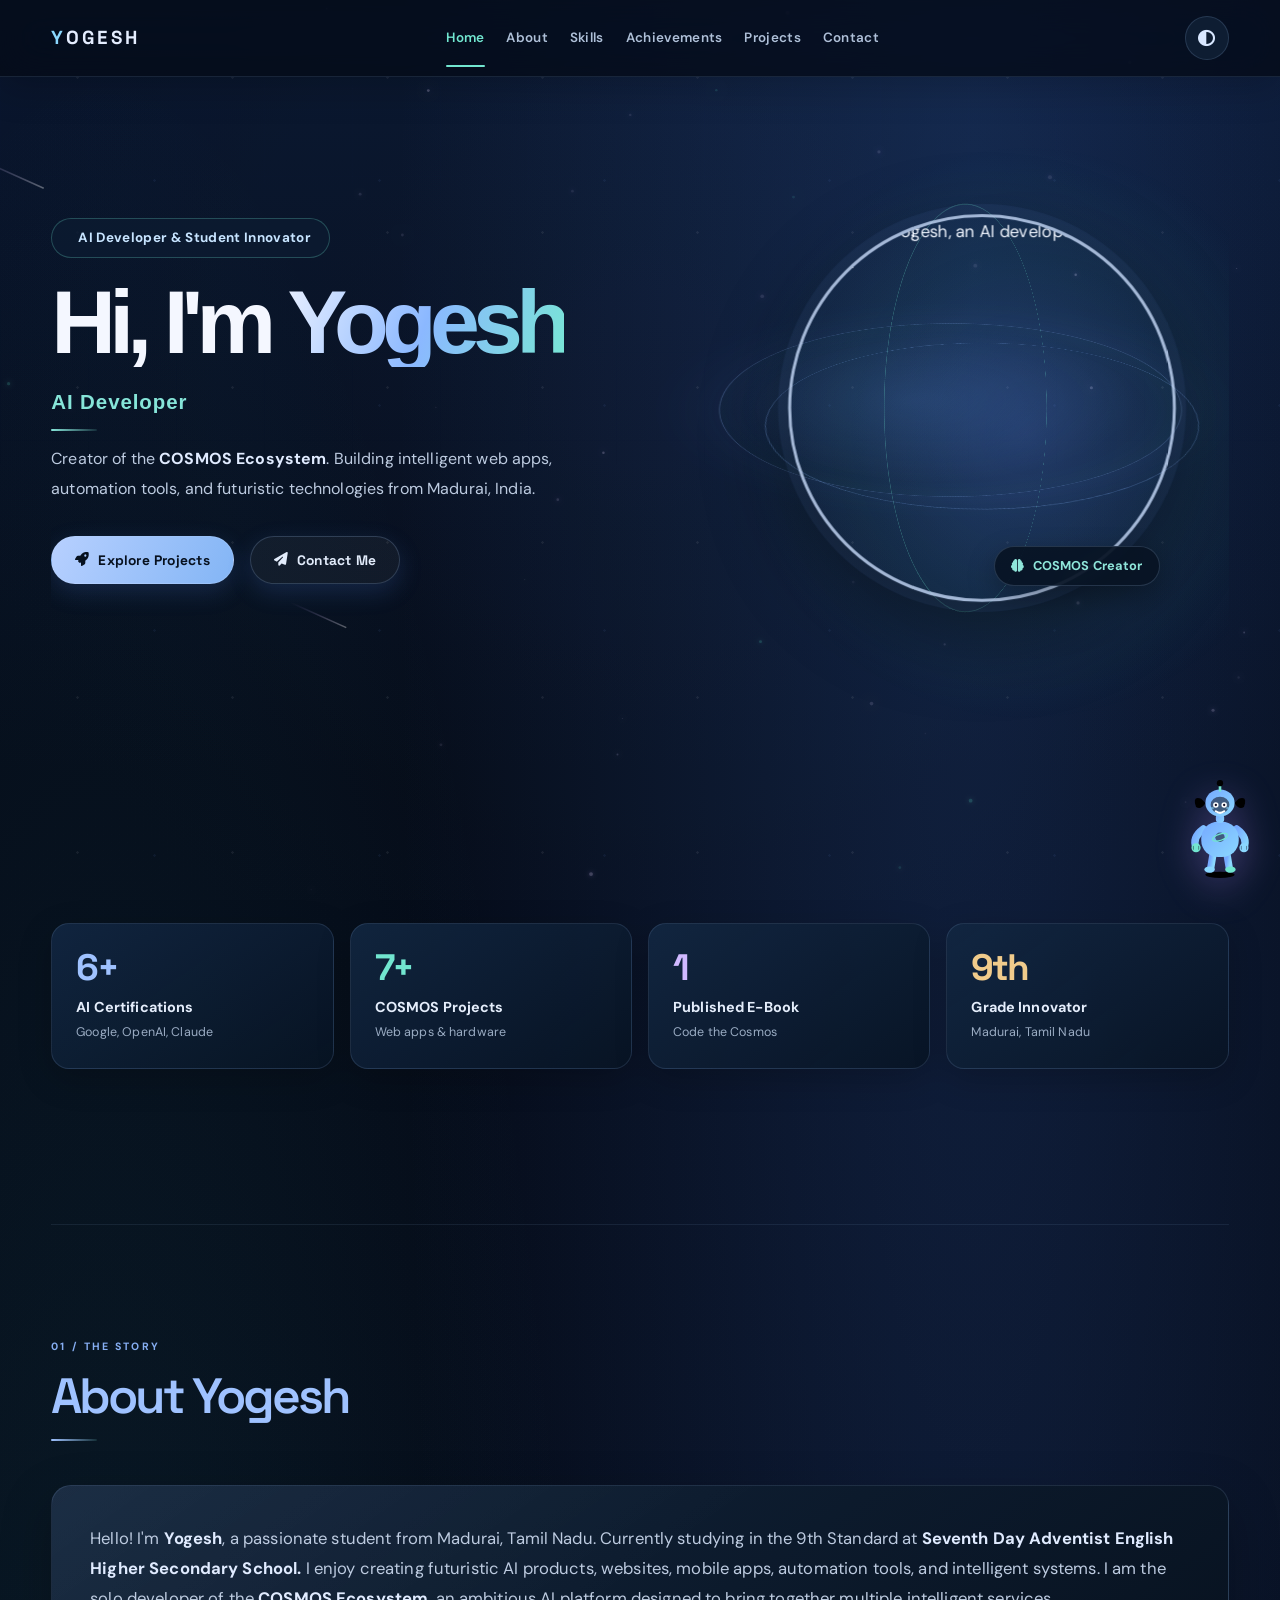
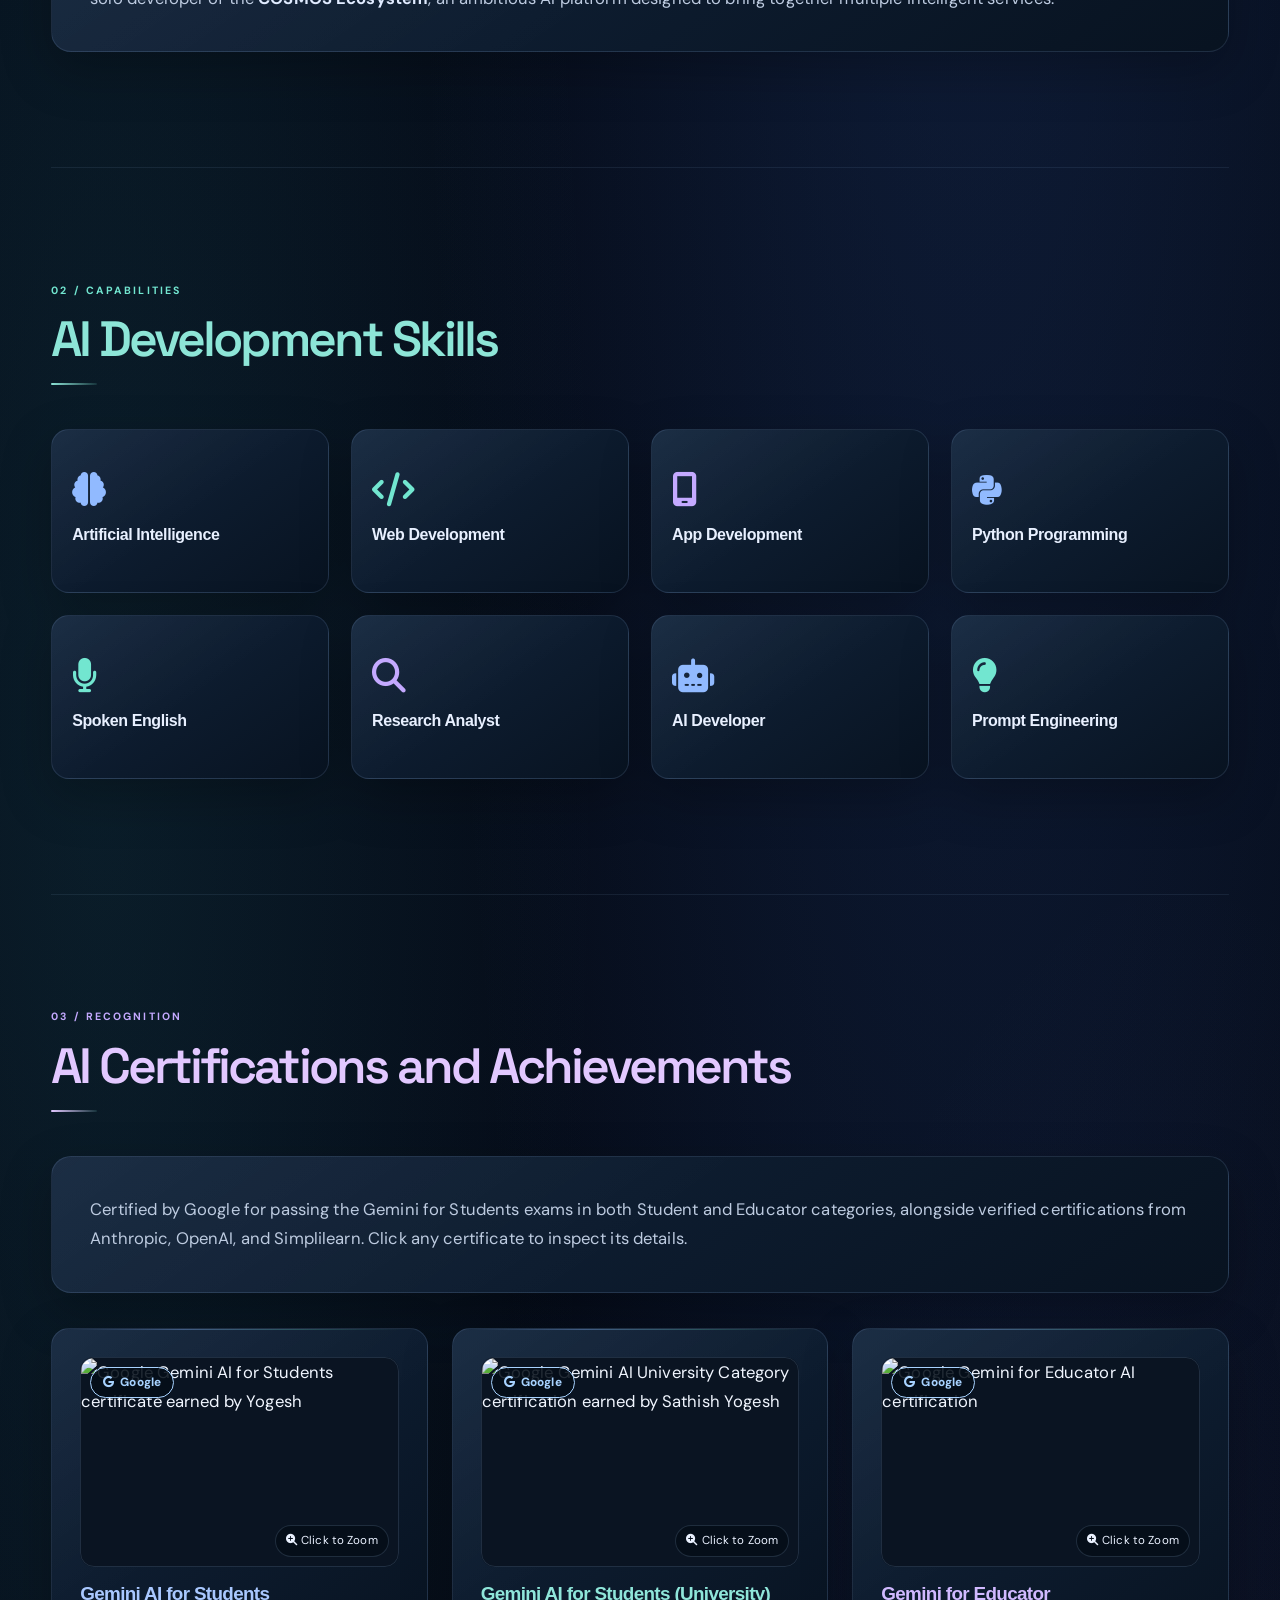
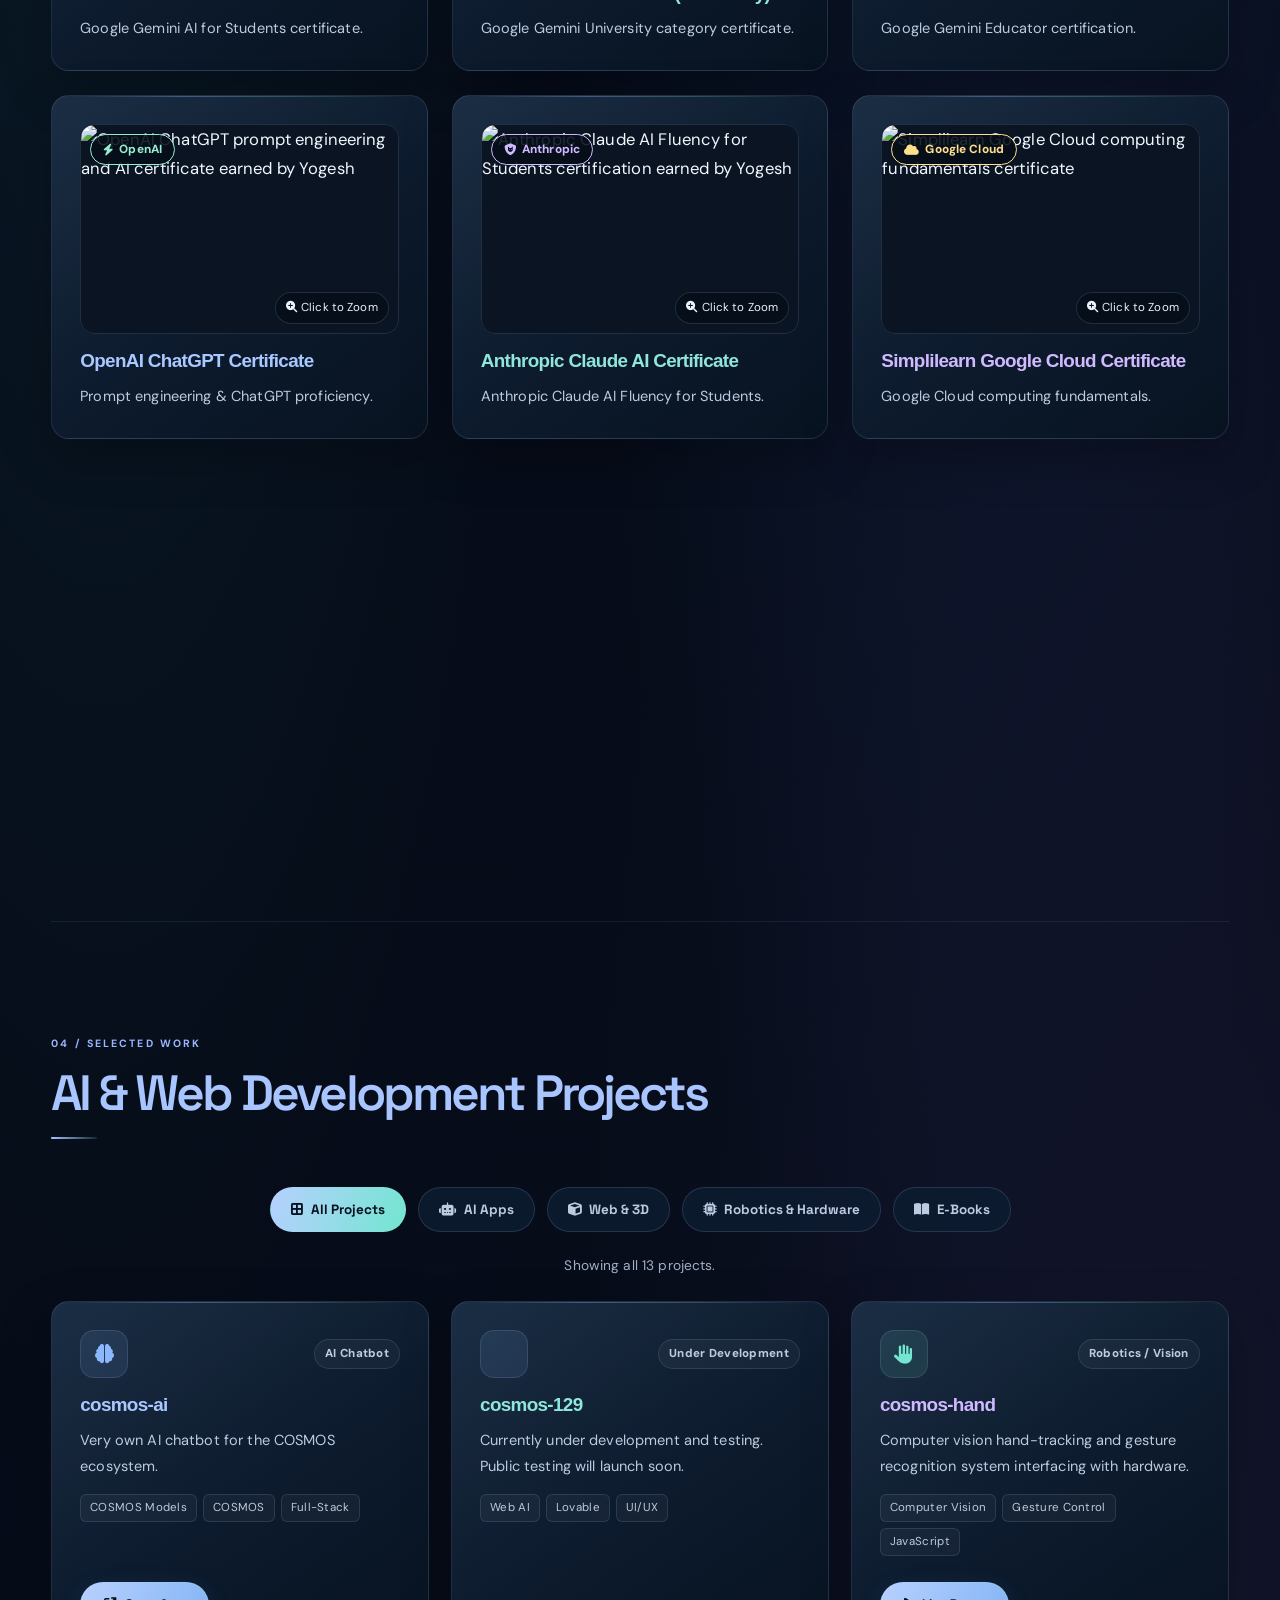
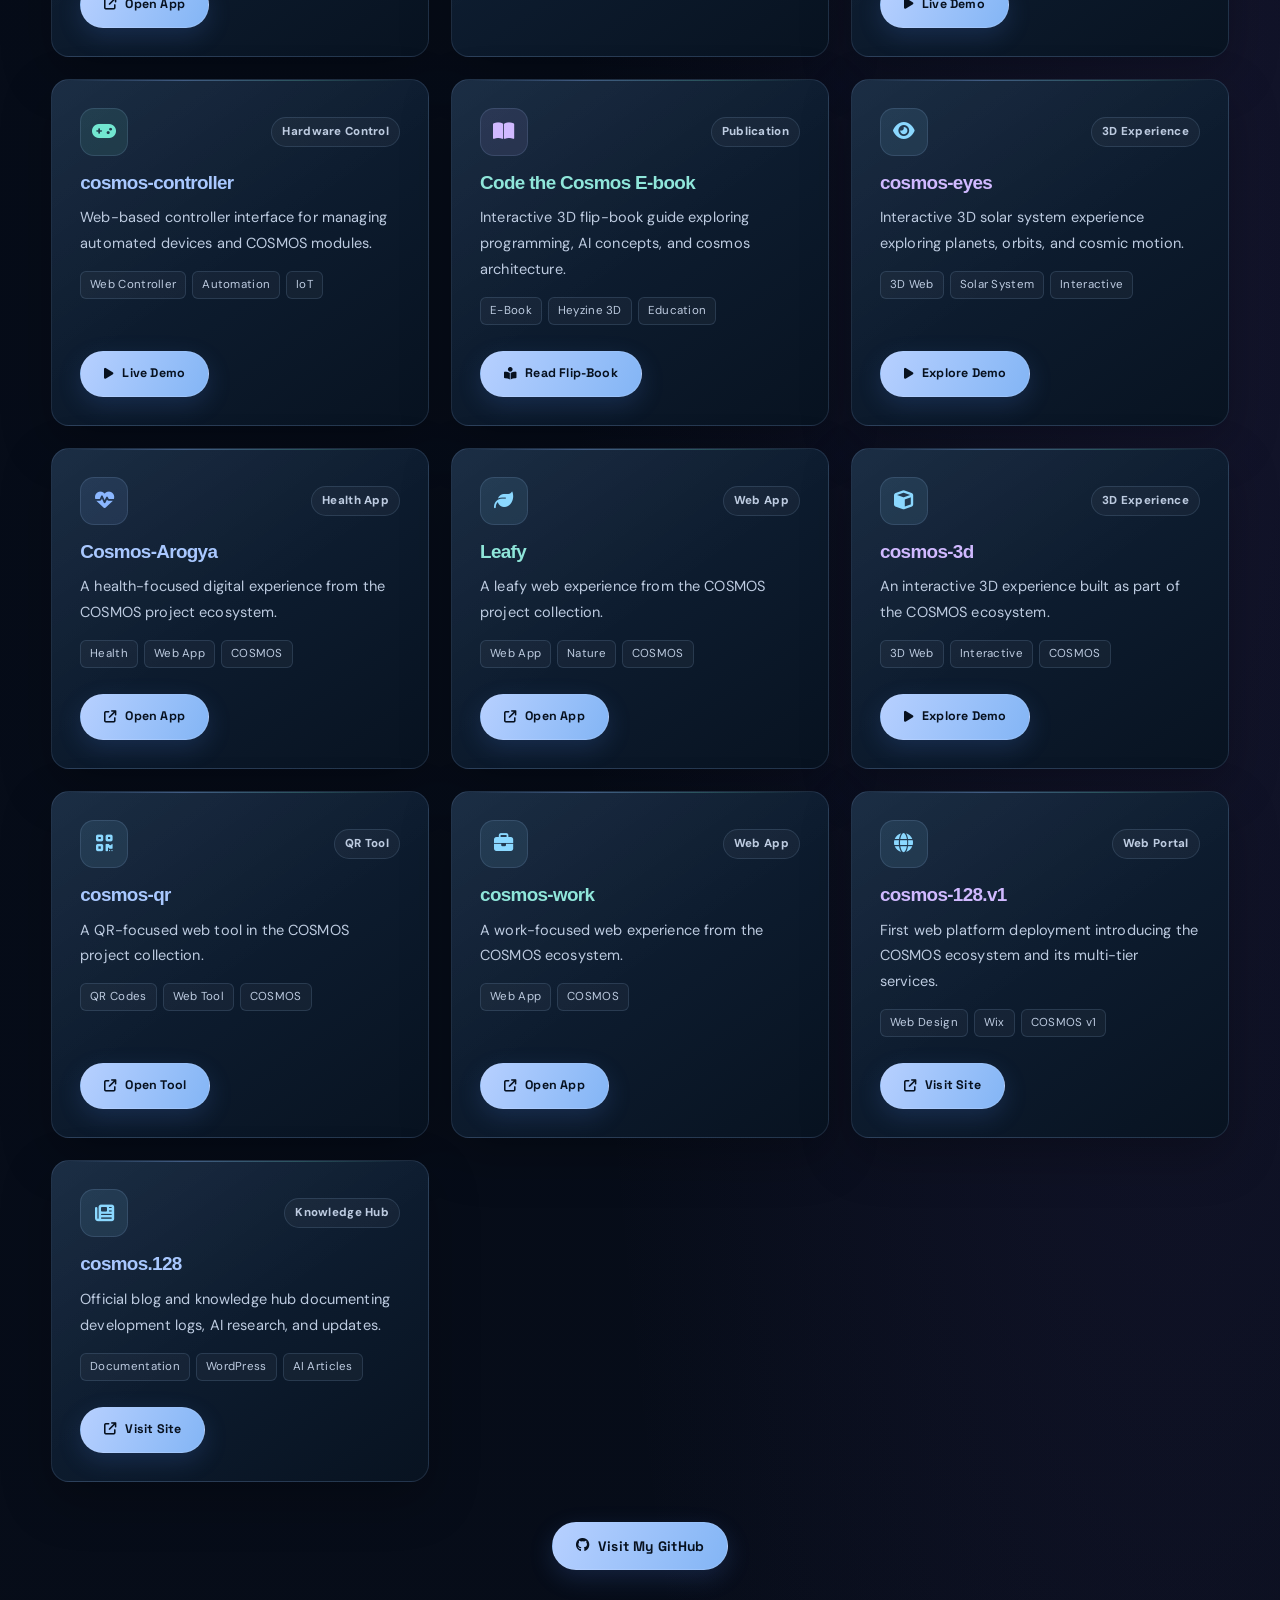
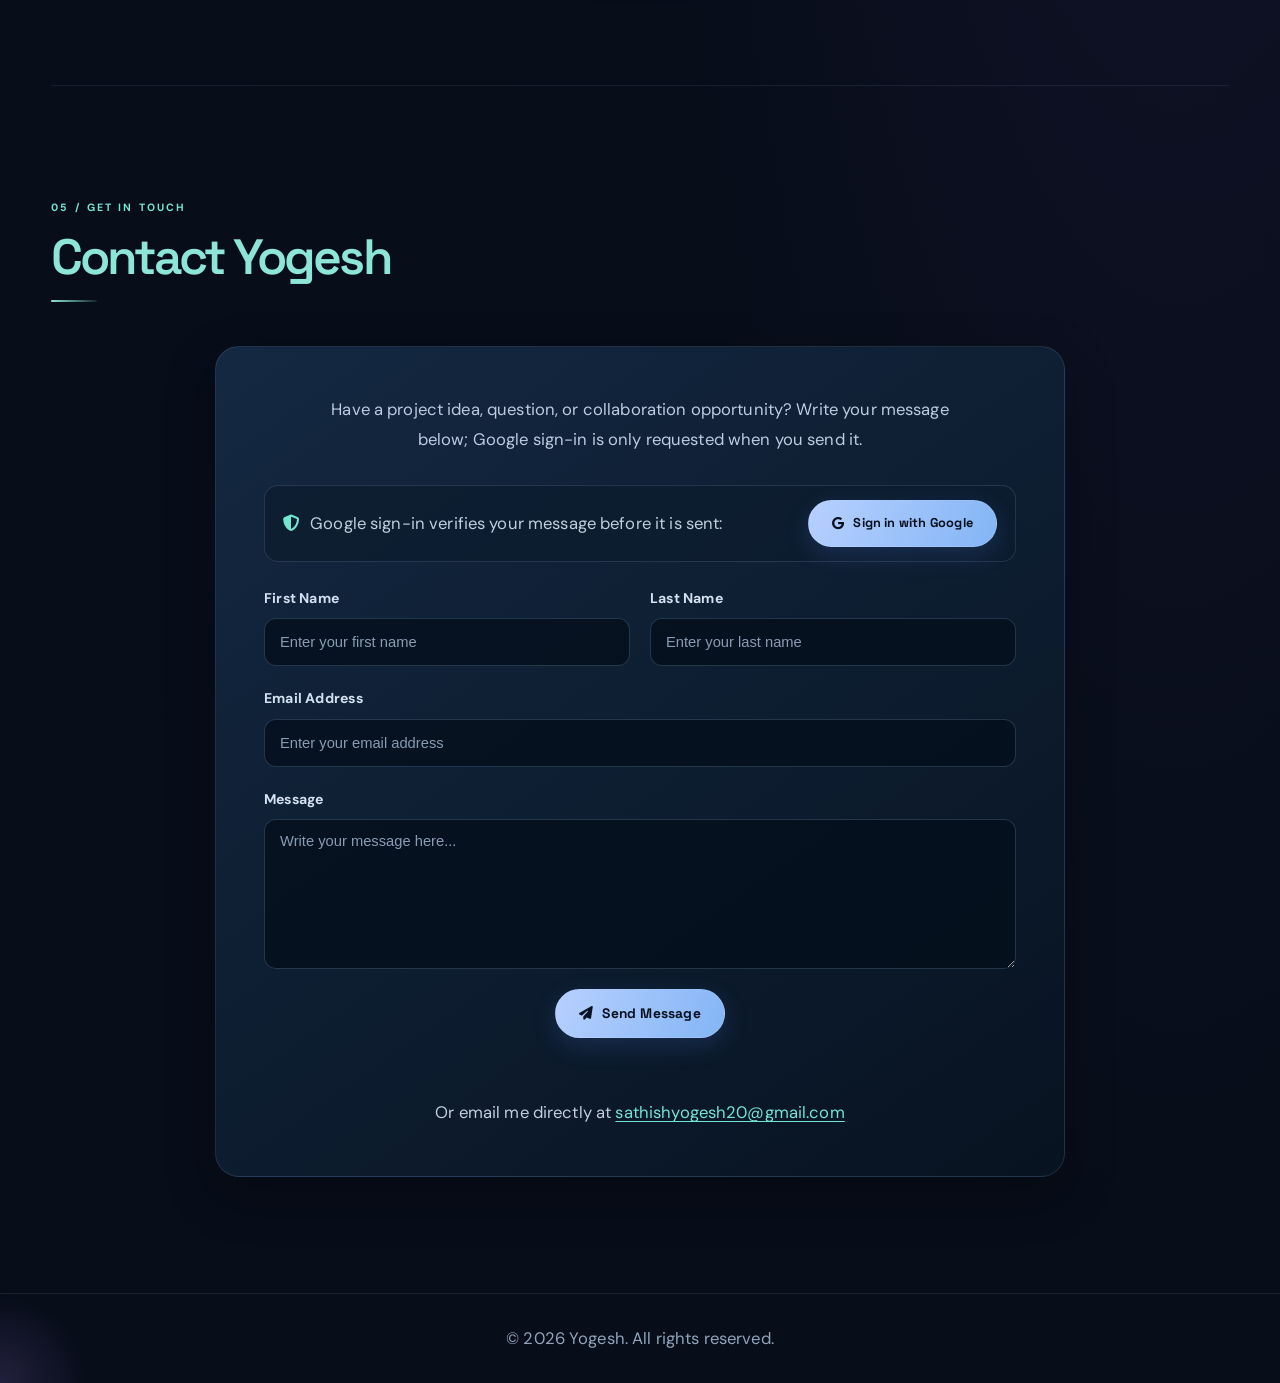
==== commit f8ff004c: "Update comments, image attributes, and footer text" ====
--- a/index.html
+++ b/index.html
@@ -44,9 +44,12 @@
         href="https://uploads.onecompiler.io/44rsm5t7v/44x8q9dpj/ae7e4c70-a22f-4014-80ed-903dc4bb7682.jpg"
         fetchpriority="high" type="image/jpeg">
 
-    <!-- Fonts & Icons -->
+    <!-- Fonts, icons, and externally hosted images -->
     <link rel="preconnect" href="https://fonts.googleapis.com">
     <link rel="preconnect" href="https://fonts.gstatic.com" crossorigin>
+    <link rel="preconnect" href="https://cdnjs.cloudflare.com" crossorigin>
+    <link rel="preconnect" href="https://uploads.onecompiler.io" crossorigin>
+    <link rel="preconnect" href="https://www.gstatic.com" crossorigin>
     <link rel="stylesheet"
         href="https://fonts.googleapis.com/css2?family=DM+Sans:wght@400;500;600;700&family=Space+Grotesk:wght@500;600;700&display=swap">
     <link rel="stylesheet" href="https://cdnjs.cloudflare.com/ajax/libs/font-awesome/6.5.2/css/all.min.css">
@@ -449,7 +452,7 @@
                             <img class="achievement-image"
                                 src="https://uploads.onecompiler.io/44rsm5t7v/44x8q9dpj/OPENAI%20CERTIFICATE.jpg"
                                 alt="OpenAI ChatGPT prompt engineering and AI certificate earned by Yogesh" loading="lazy"
-                                width="400" height="210">
+                                decoding="async" width="400" height="210">
                             <span class="cert-badge openai-badge"><i class="fa-solid fa-bolt"></i> OpenAI</span>
                             <span class="cert-zoom-hint"><i class="fa-solid fa-magnifying-glass-plus"></i> Click to Zoom</span>
                         </div>
@@ -540,10 +543,10 @@
                     <div class="project-card rich-project-card" data-category="ai">
                         <div class="project-card-header">
                             <div class="project-icon-box ai-icon"><i class="fa-solid fa-brain"></i></div>
-                            <span class="project-badge">Under Development</span>
+                            <span class="project-badge">AI Chatbot</span>
                         </div>
                         <h3>cosmos-ai</h3>
-                        <p>Currently under development and testing. Public testing will launch soon.</p>
+                        <p>Very own AI chatbot for the COSMOS ecosystem.</p>
                         <div class="project-tech-tags">
                             <span class="tech-tag">COSMOS Models</span>
                             <span class="tech-tag">COSMOS</span>
@@ -867,7 +870,7 @@
         </main>
 
         <footer style="text-align:center; padding:30px 20px; color:var(--muted);">
-            <p>&copy; 2026 Sathish Yogesh. All rights reserved.</p>
+            <p>&copy; 2026 Yogesh. All rights reserved.</p>
         </footer>
     </div>
 
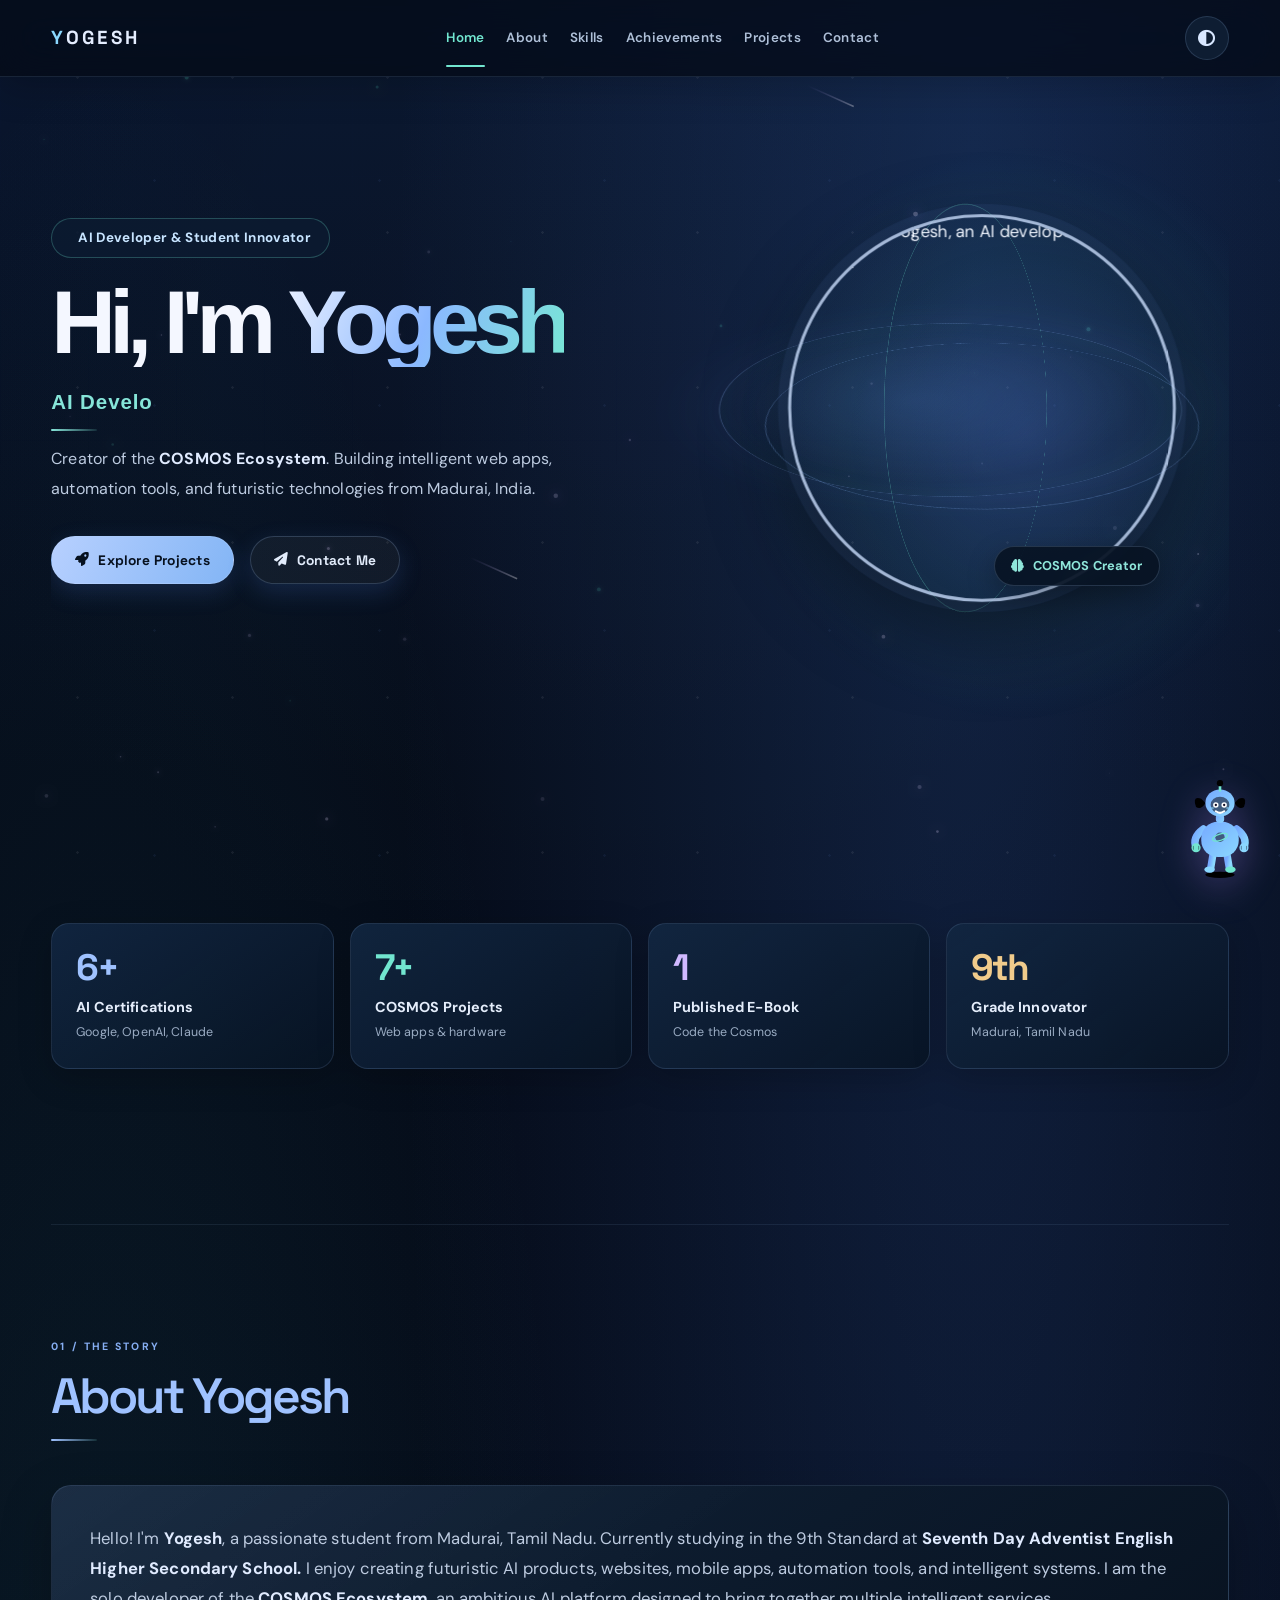
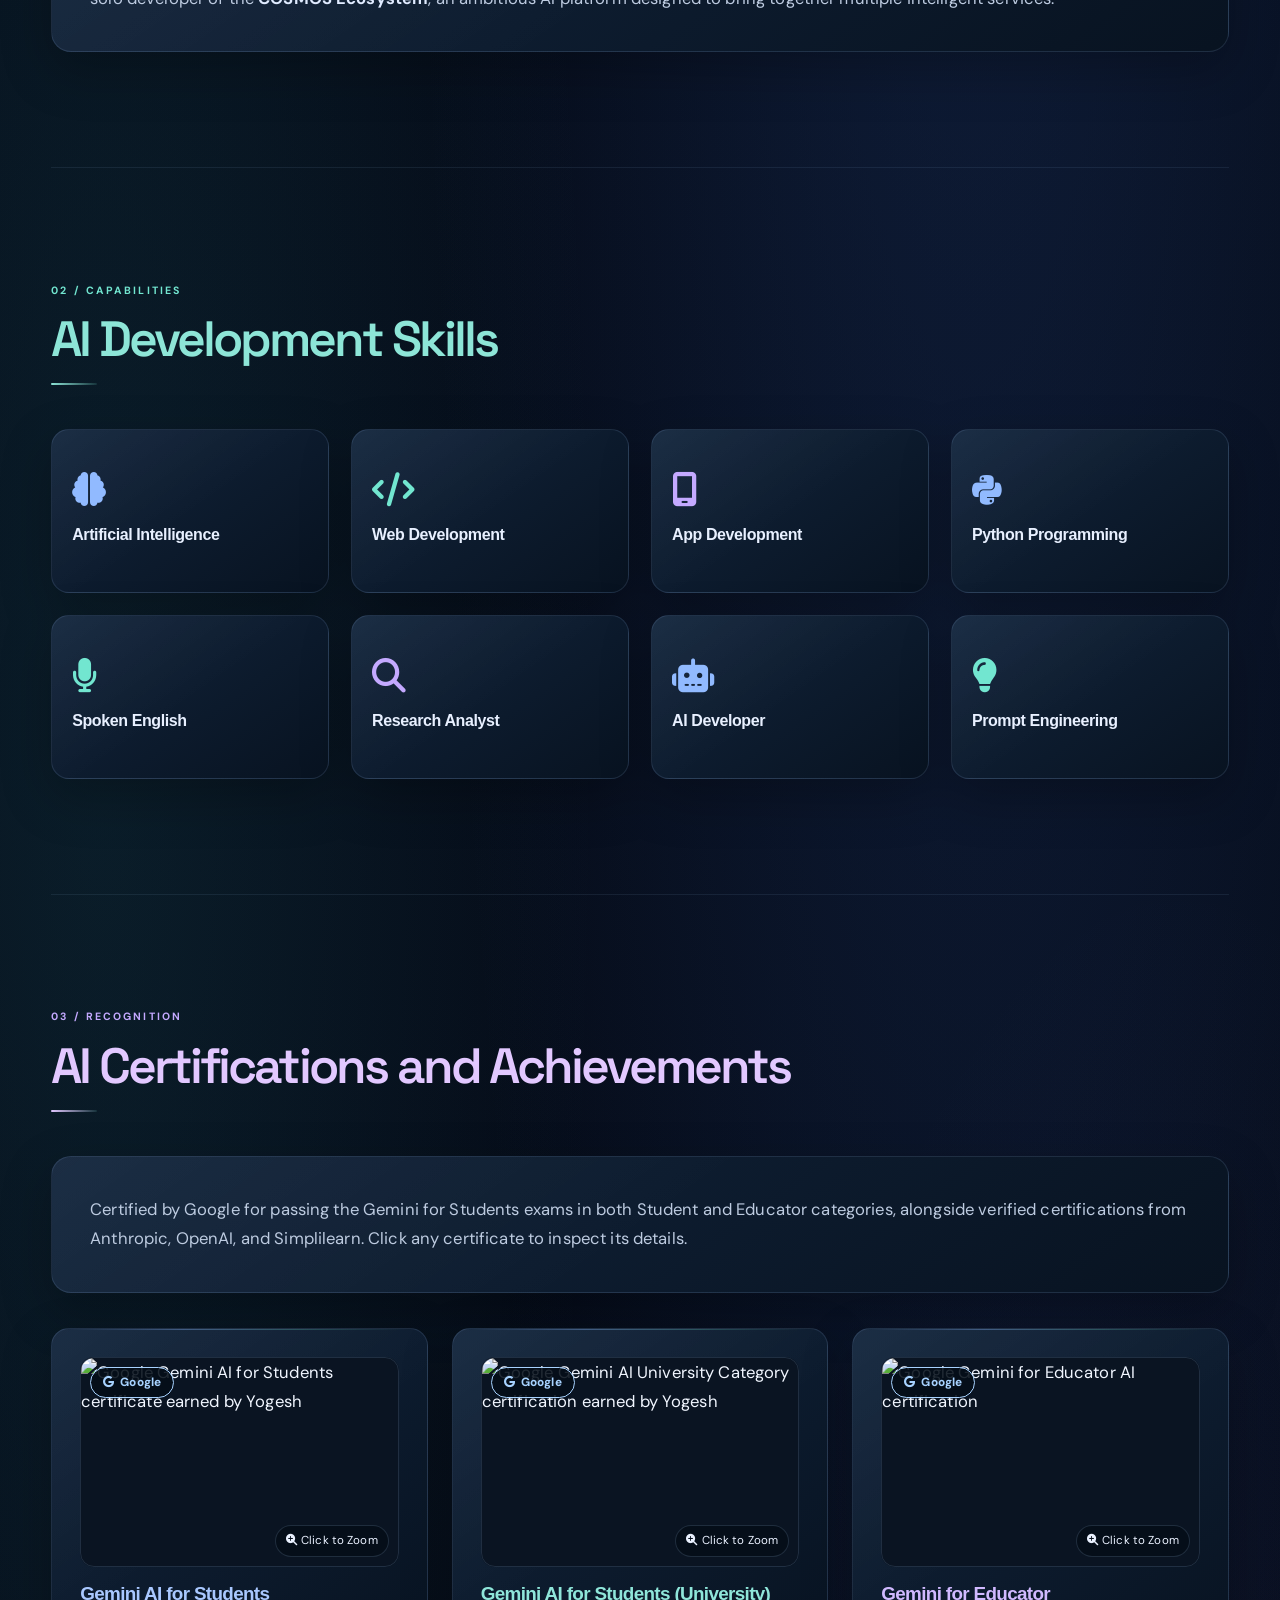
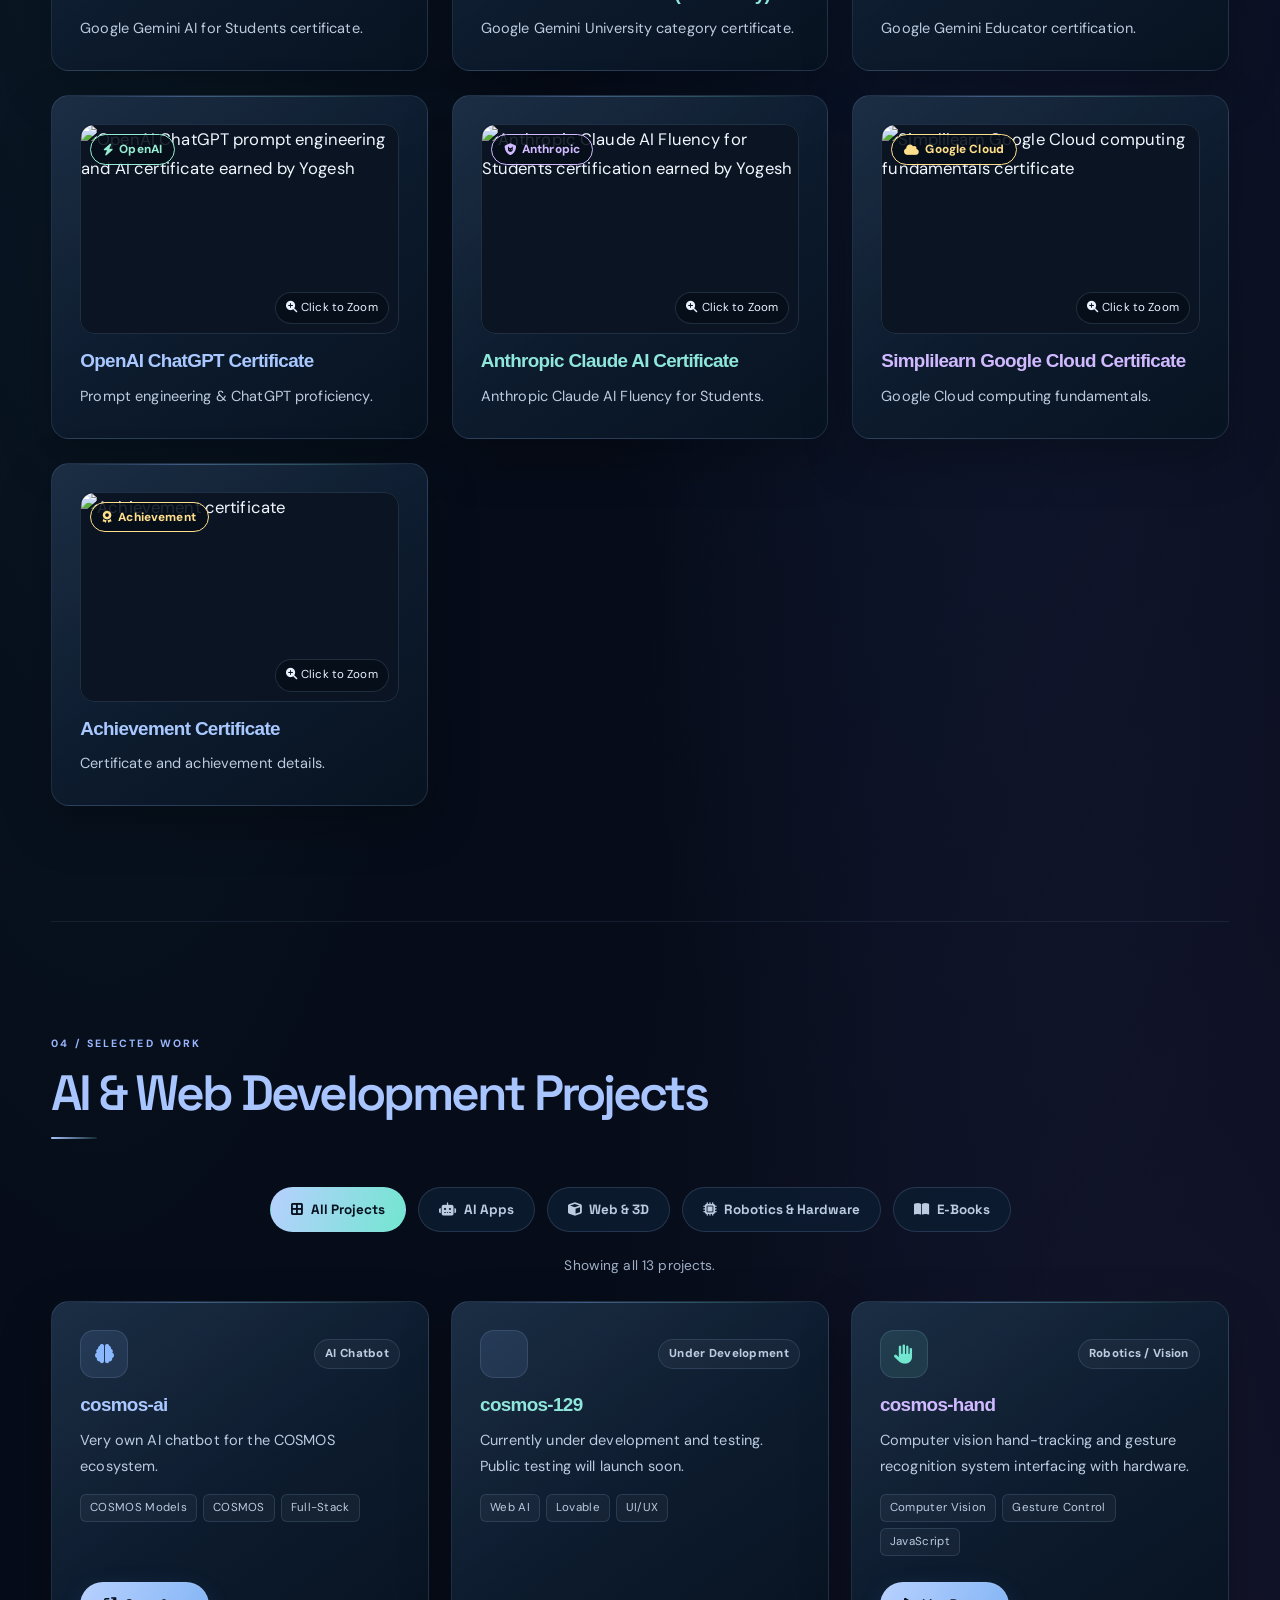
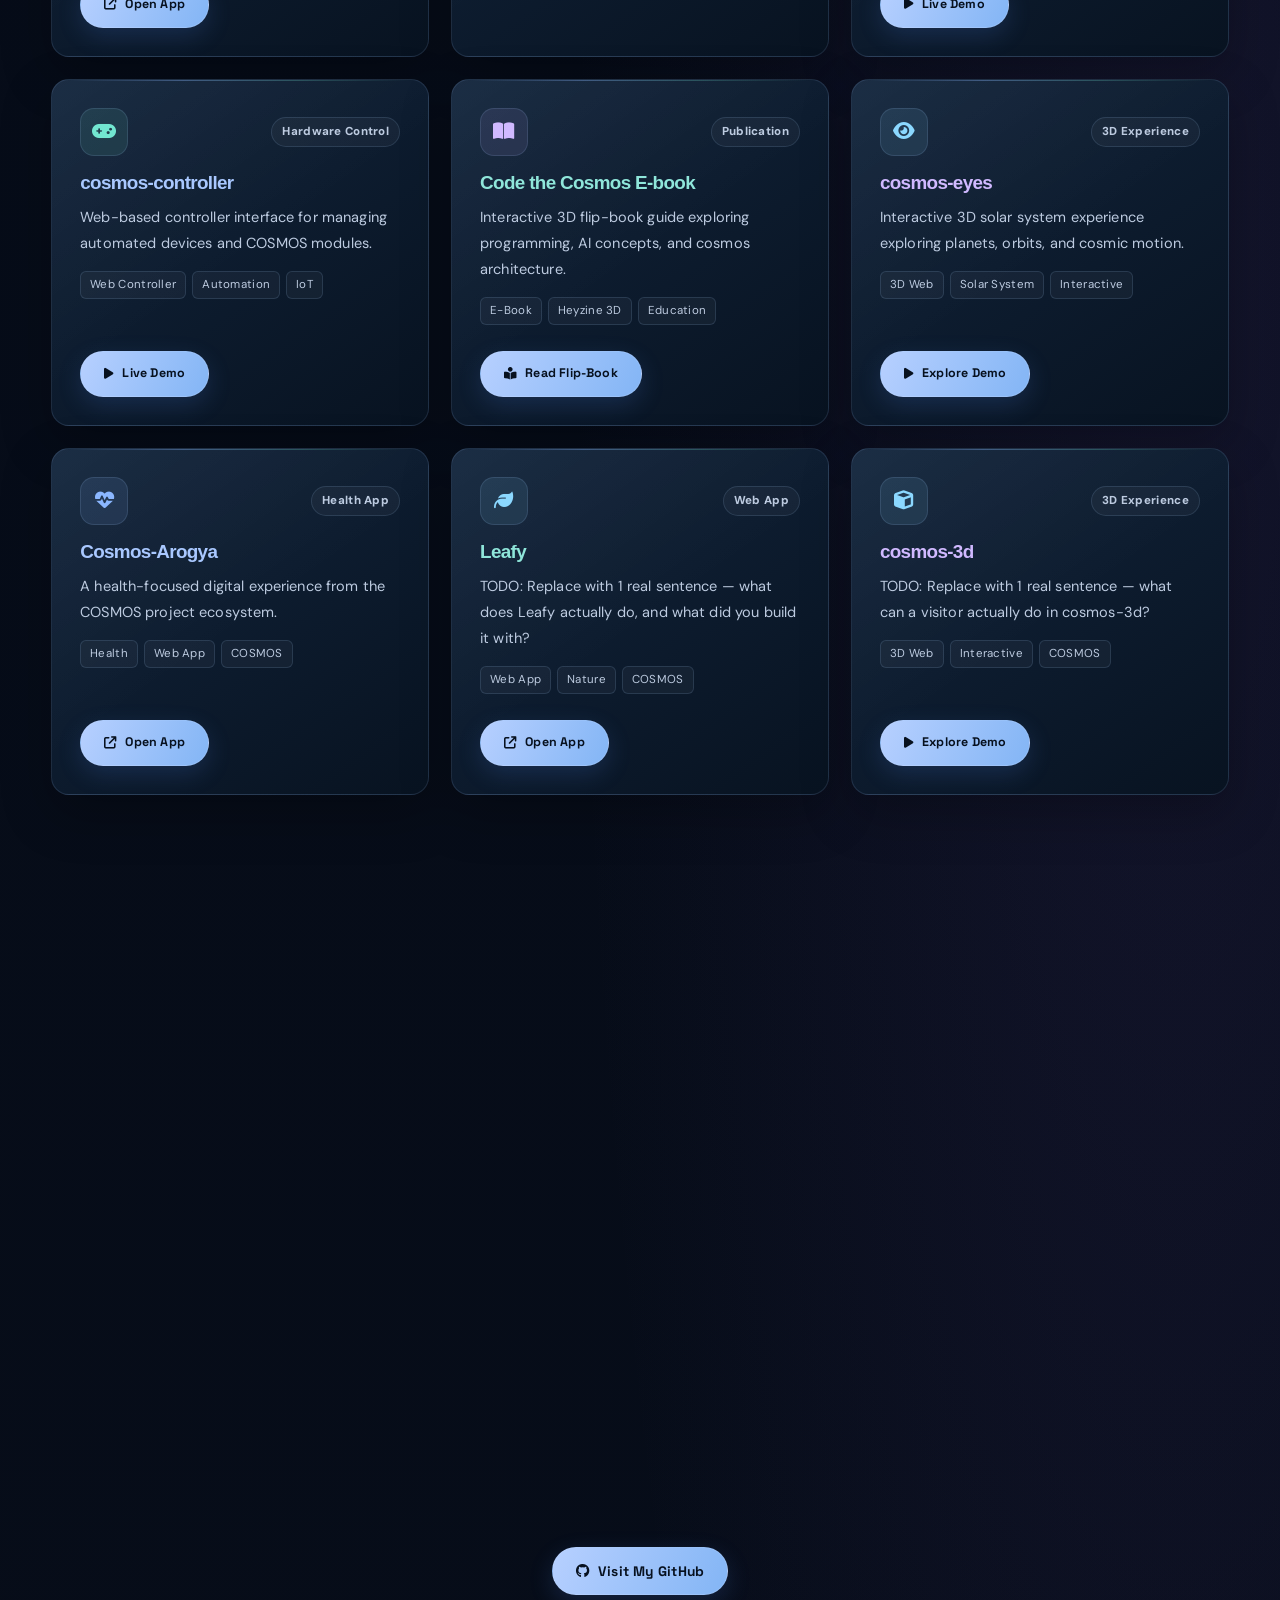
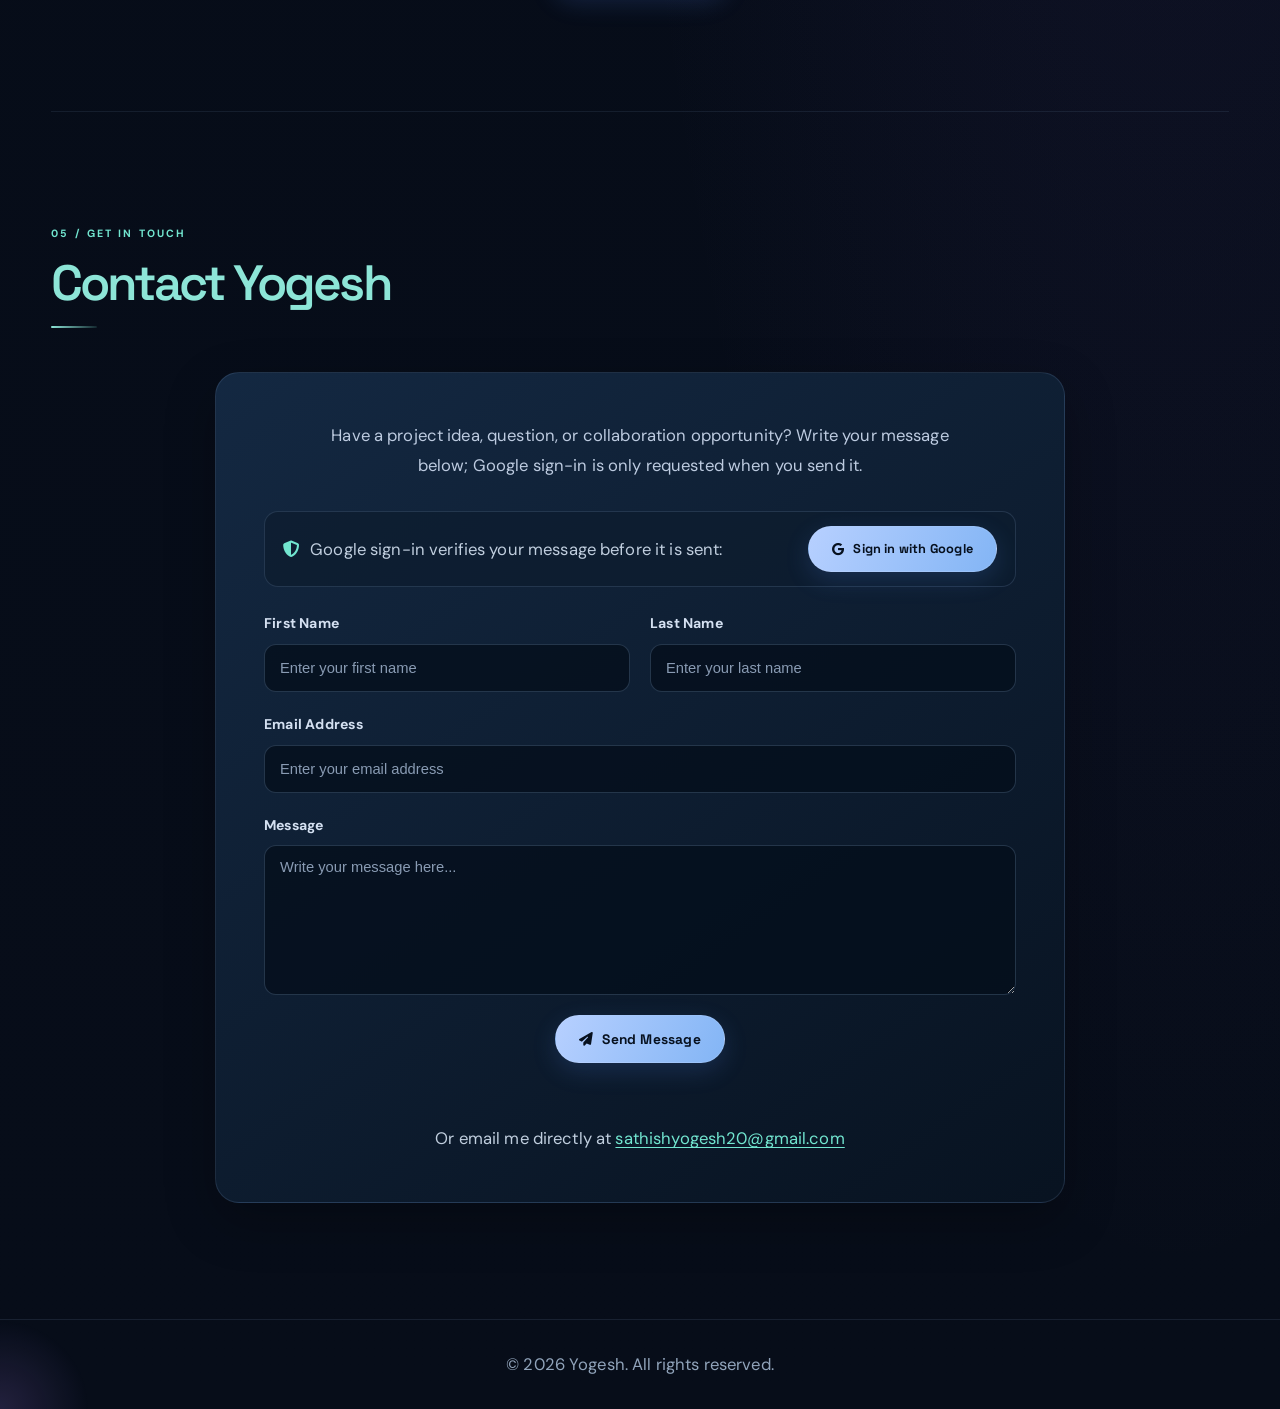
==== commit 0f19c2d2: "Correct author name and update descriptions" ====
--- a/index.html
+++ b/index.html
@@ -10,7 +10,7 @@
         content="Yogesh is an AI developer and student from Madurai, Tamil Nadu, creating AI-powered websites, applications, automation tools, and the COSMOS Ecosystem.">
     <meta name="keywords"
         content="yogesh cosmos, Yogesh AI Developer, AI developer in Madurai, Python learner, web developer, COSMOS Ecosystem, artificial intelligence, automation">
-    <meta name="author" content=" Yogesh">
+    <meta name="author" content="Yogesh">
     <meta name="robots" content="index, follow">
     <meta name="theme-color" content="#080d16">
     <link rel="canonical" href="https://sathishyogesh20-del.github.io/MY_PORTFOLIO/">
@@ -37,7 +37,7 @@
         content="Explore Yogesh's AI projects, skills, achievements, and the COSMOS Ecosystem.">
     <meta name="twitter:image"
         content="https://uploads.onecompiler.io/44rsm5t7v/44x8q9dpj/ae7e4c70-a22f-4014-80ed-903dc4bb7682.jpg">
-    <meta name="twitter:image:alt" content="Portrait of Sathish Yogesh, AI Developer and COSMOS Creator">
+    <meta name="twitter:image:alt" content="Portrait of Yogesh, AI Developer and COSMOS Creator">
 
     <!-- Preload Hero LCP Image for Core Web Vitals -->
     <link rel="preload" as="image"
@@ -66,14 +66,14 @@
                 "@id": "https://sathishyogesh20-del.github.io/MY_PORTFOLIO/#website",
                 "url": "https://sathishyogesh20-del.github.io/MY_PORTFOLIO/",
                 "name": "Yogesh | AI Developer & COSMOS Creator Portfolio",
-                "description": "Portfolio of Sathish Yogesh, AI developer, Python learner, and creator of the COSMOS Ecosystem.",
+                "description": "Portfolio of Yogesh, AI developer, Python learner, and creator of the COSMOS Ecosystem.",
                 "inLanguage": "en-US"
             },
             {
                 "@type": "Person",
                 "@id": "https://sathishyogesh20-del.github.io/MY_PORTFOLIO/#person",
-                "name": "Sathish Yogesh",
-                "alternateName": ["Yogesh", "Sathish Yogesh AI"],
+                "name": "Yogesh",
+                "alternateName": ["Sathish Yogesh", "Yogesh AI"],
                 "url": "https://sathishyogesh20-del.github.io/MY_PORTFOLIO/",
                 "image": "https://uploads.onecompiler.io/44rsm5t7v/44x8q9dpj/ae7e4c70-a22f-4014-80ed-903dc4bb7682.jpg",
                 "jobTitle": "AI Developer",
@@ -416,7 +416,7 @@
                         <div class="cert-image-container">
                             <img class="achievement-image"
                                 src="https://uploads.onecompiler.io/44rsm5t7v/44x8q9dpj/GEMINI%20CERTFIFCATIONS%20FOR%20STUDENTS%20(UNIVERSITY).png"
-                                alt="Google Gemini AI University Category certification earned by Sathish Yogesh"
+                                alt="Google Gemini AI University Category certification earned by Yogesh"
                                 loading="lazy" decoding="async" width="400" height="210">
                             <span class="cert-badge google-badge"><i class="fa-brands fa-google"></i> Google</span>
                             <span class="cert-zoom-hint"><i class="fa-solid fa-magnifying-glass-plus"></i> Click to Zoom</span>
@@ -681,7 +681,7 @@
                             <span class="project-badge">Web App</span>
                         </div>
                         <h3>Leafy</h3>
-                        <p>A leafy web experience from the COSMOS project collection.</p>
+                        <p>TODO: Replace with 1 real sentence — what does Leafy actually do, and what did you build it with?</p>
                         <div class="project-tech-tags">
                             <span class="tech-tag">Web App</span>
                             <span class="tech-tag">Nature</span>
@@ -701,7 +701,7 @@
                             <span class="project-badge">3D Experience</span>
                         </div>
                         <h3>cosmos-3d</h3>
-                        <p>An interactive 3D experience built as part of the COSMOS ecosystem.</p>
+                        <p>TODO: Replace with 1 real sentence — what can a visitor actually do in cosmos-3d?</p>
                         <div class="project-tech-tags">
                             <span class="tech-tag">3D Web</span>
                             <span class="tech-tag">Interactive</span>
@@ -721,7 +721,7 @@
                             <span class="project-badge">QR Tool</span>
                         </div>
                         <h3>cosmos-qr</h3>
-                        <p>A QR-focused web tool in the COSMOS project collection.</p>
+                        <p>TODO: Replace with 1 real sentence — what kind of QR tool (generator? scanner?) and its standout feature.</p>
                         <div class="project-tech-tags">
                             <span class="tech-tag">QR Codes</span>
                             <span class="tech-tag">Web Tool</span>
@@ -741,7 +741,7 @@
                             <span class="project-badge">Web App</span>
                         </div>
                         <h3>cosmos-work</h3>
-                        <p>A work-focused web experience from the COSMOS ecosystem.</p>
+                        <p>TODO: Replace with 1 real sentence — what task/workflow does cosmos-work help with?</p>
                         <div class="project-tech-tags">
                             <span class="tech-tag">Web App</span>
                             <span class="tech-tag">COSMOS</span>
@@ -853,6 +853,12 @@
                             <label for="message">Message</label>
                             <textarea id="message" name="message" placeholder="Write your message here..."
                                 required></textarea>
+                        </div>
+
+                        <!-- Honeypot: hidden from real visitors, bots tend to fill every field -->
+                        <div class="form-group full-width" style="position:absolute; left:-9999px;" aria-hidden="true">
+                            <label for="website">Website</label>
+                            <input type="text" id="website" name="website" tabindex="-1" autocomplete="off">
                         </div>
 
                         <button type="submit" class="btn submit-btn" id="contactSubmitBtn">
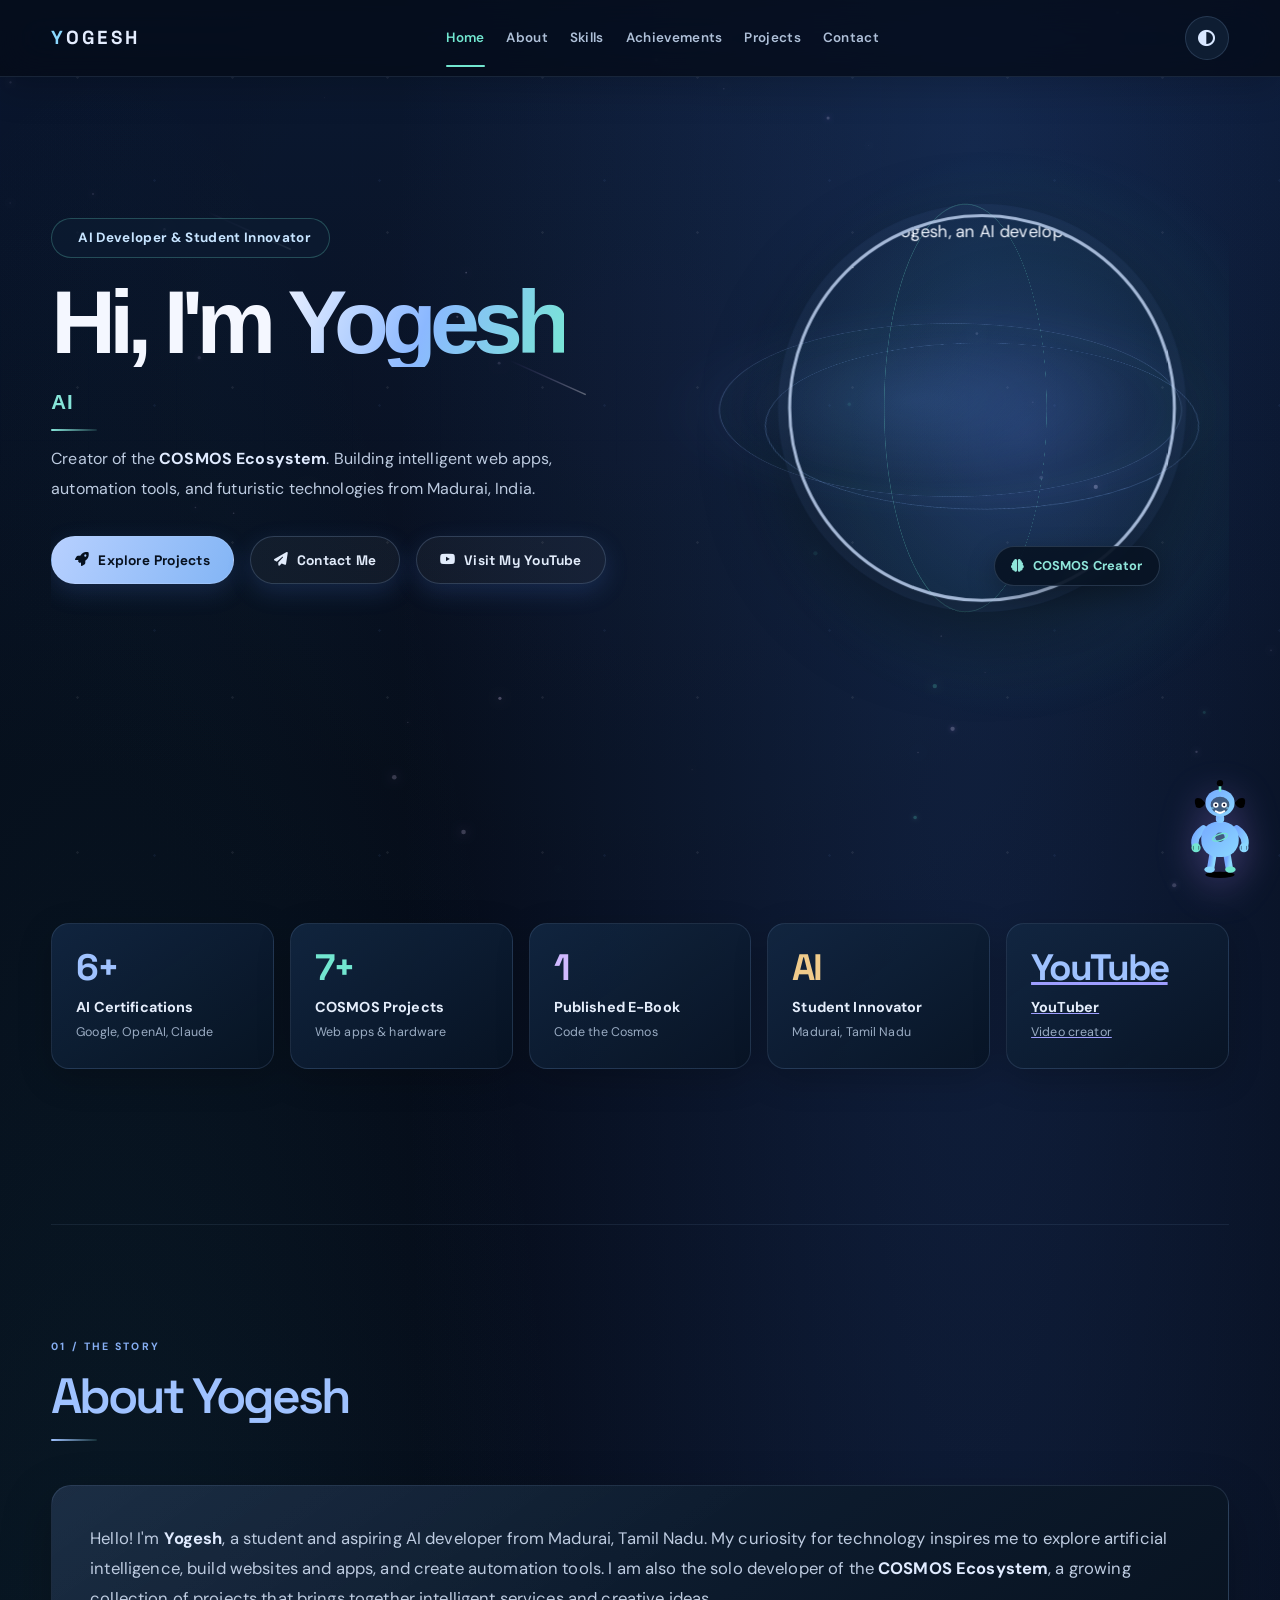
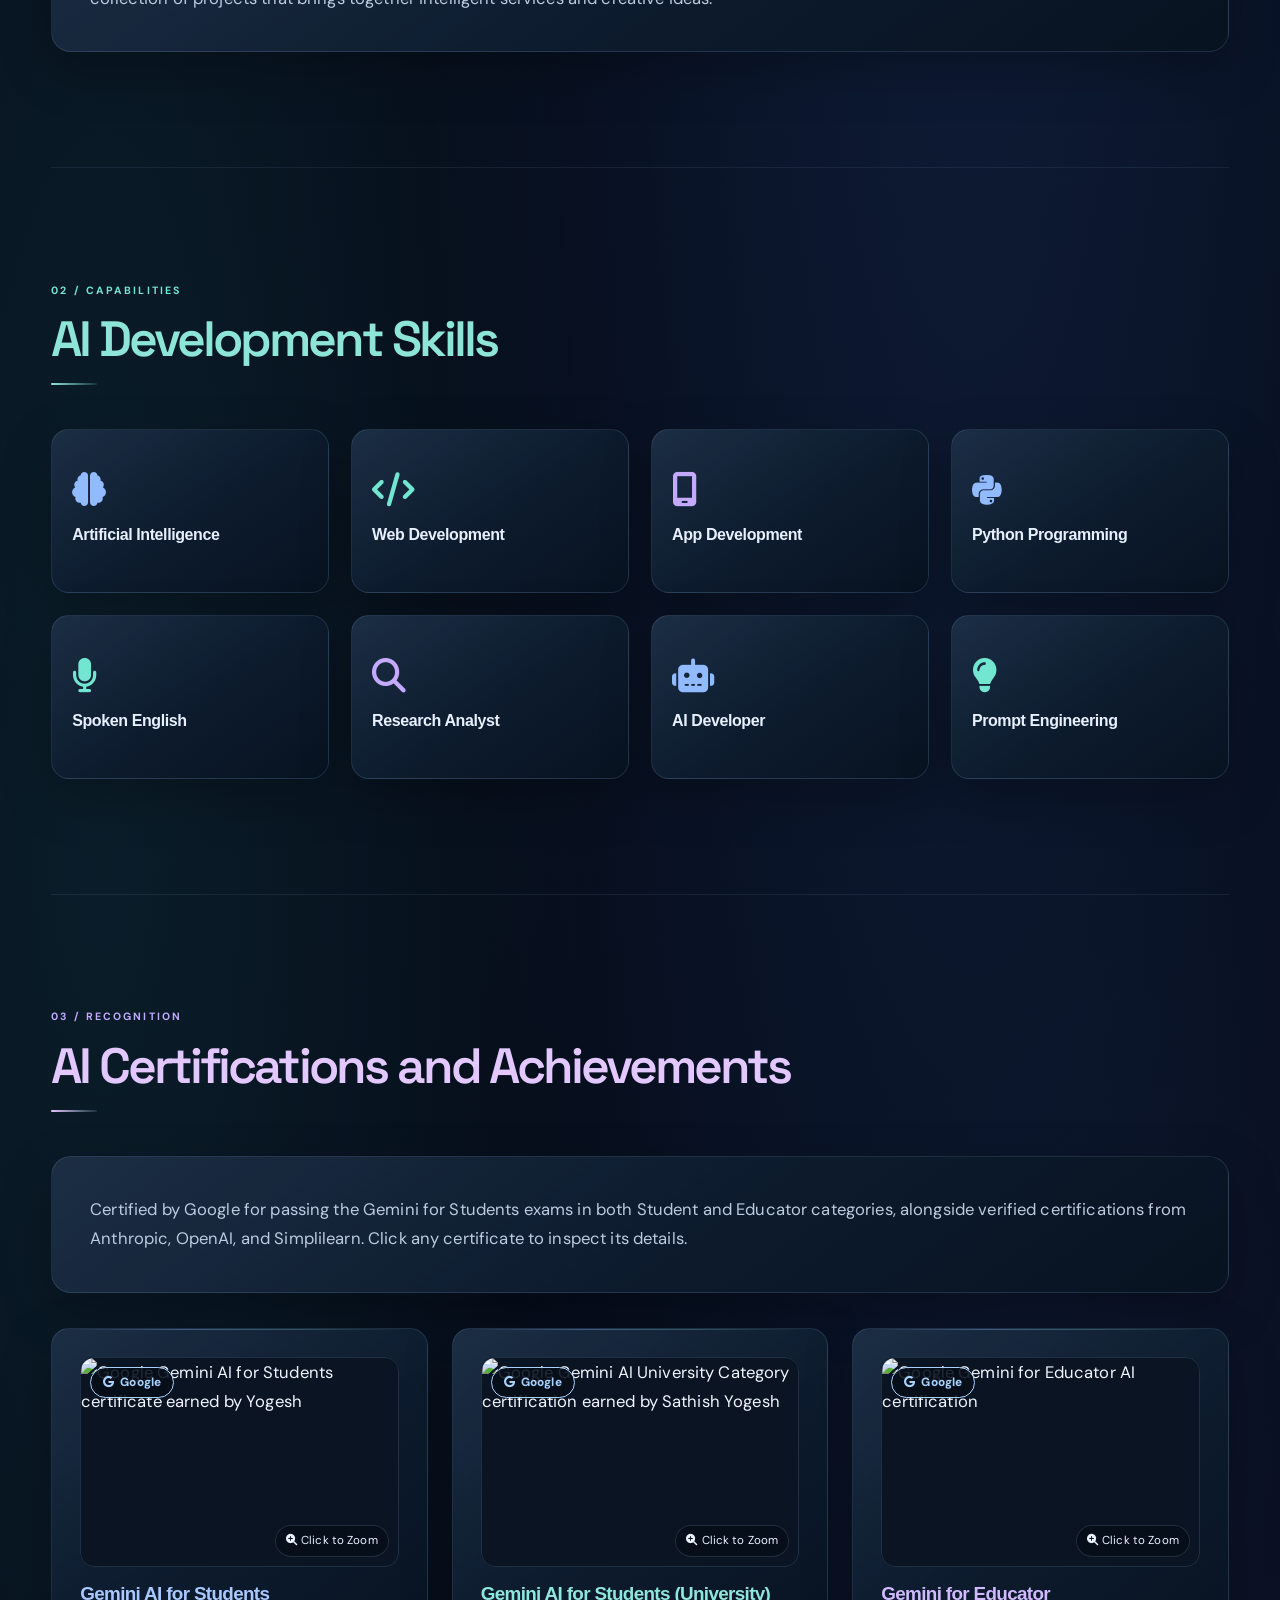
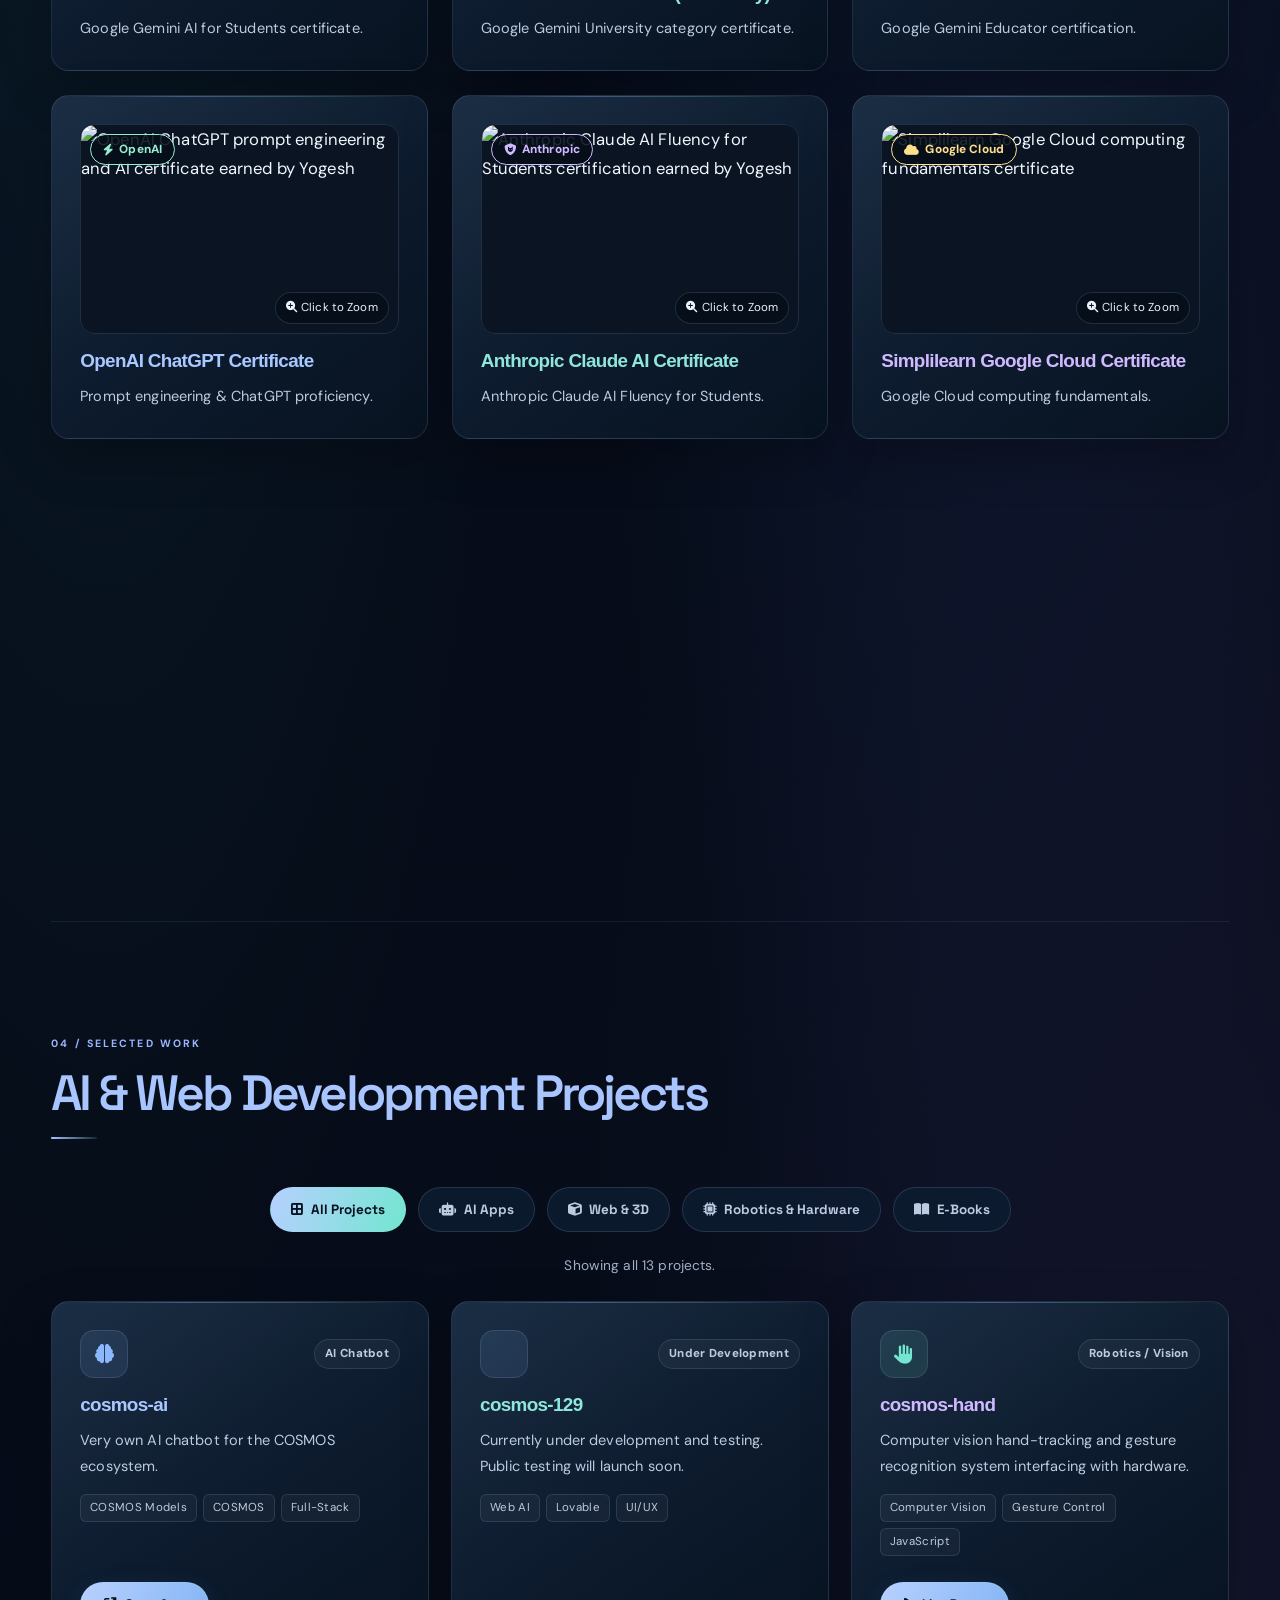
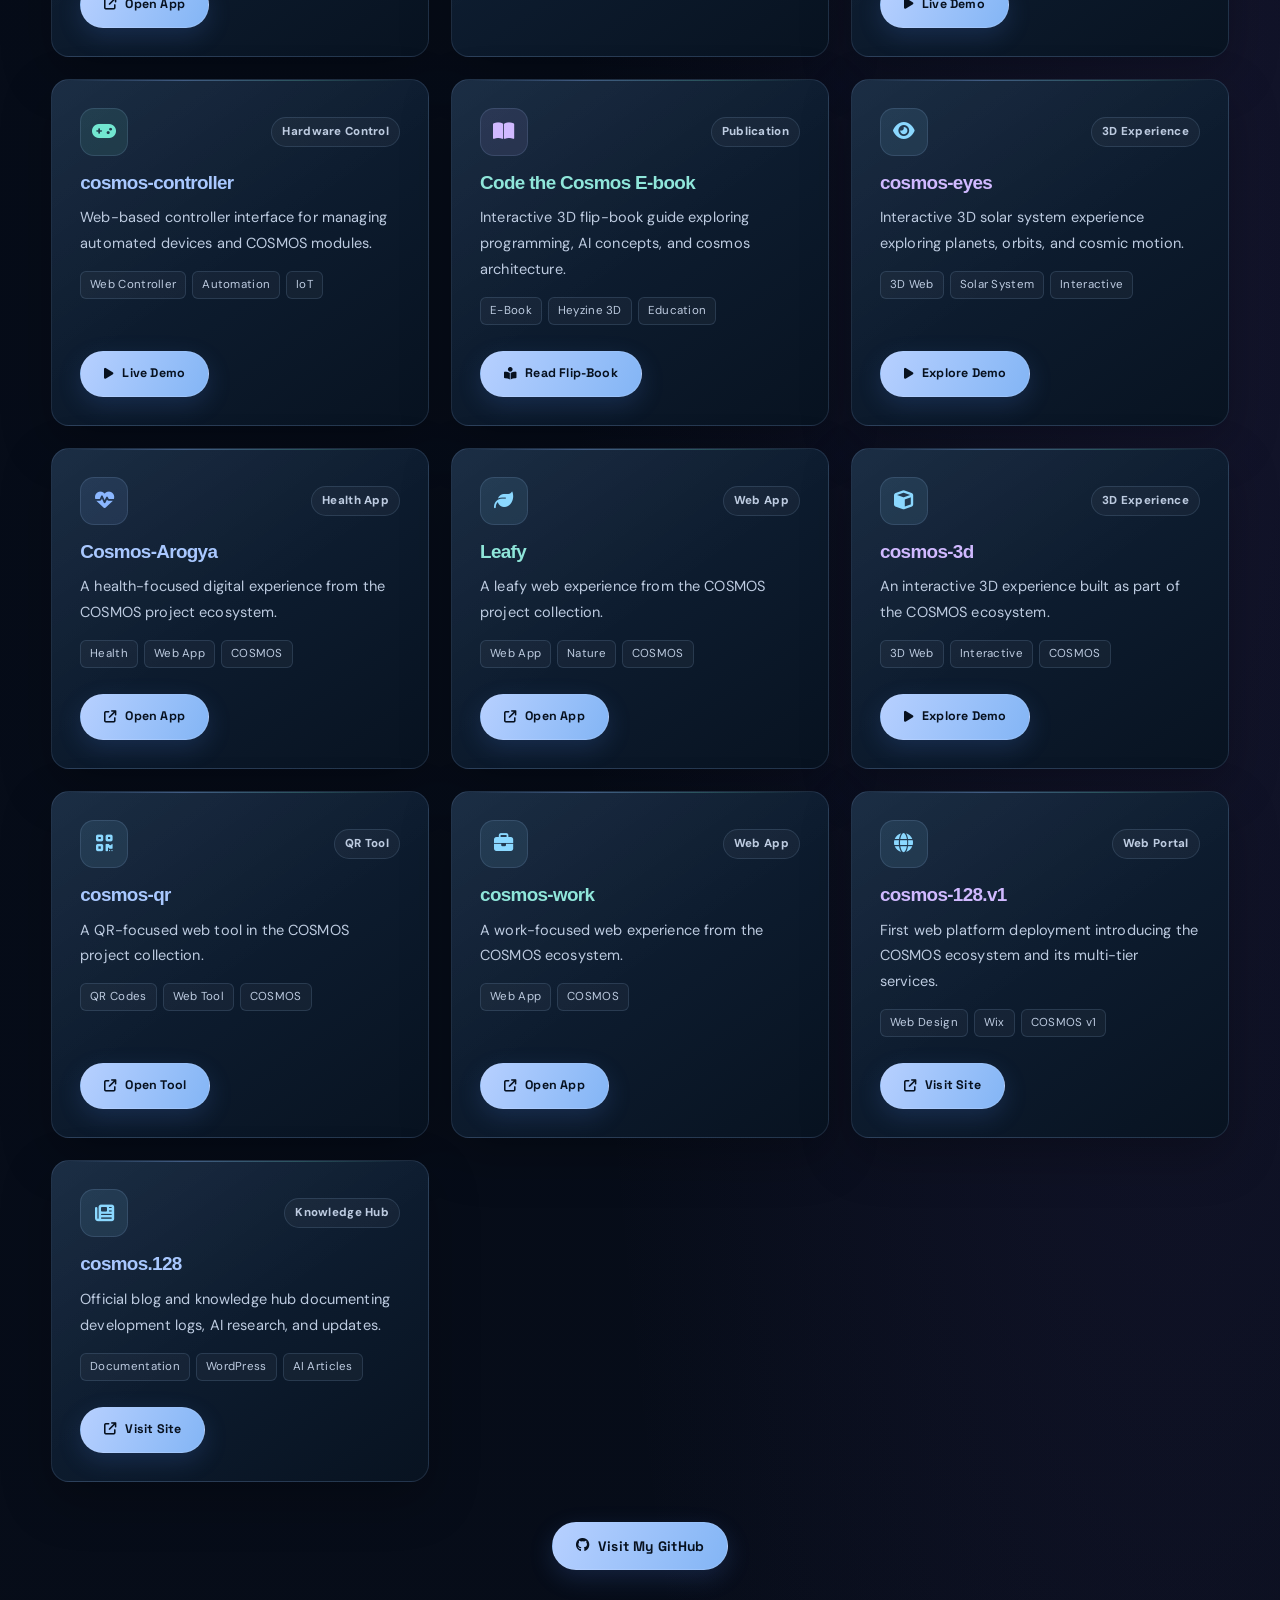
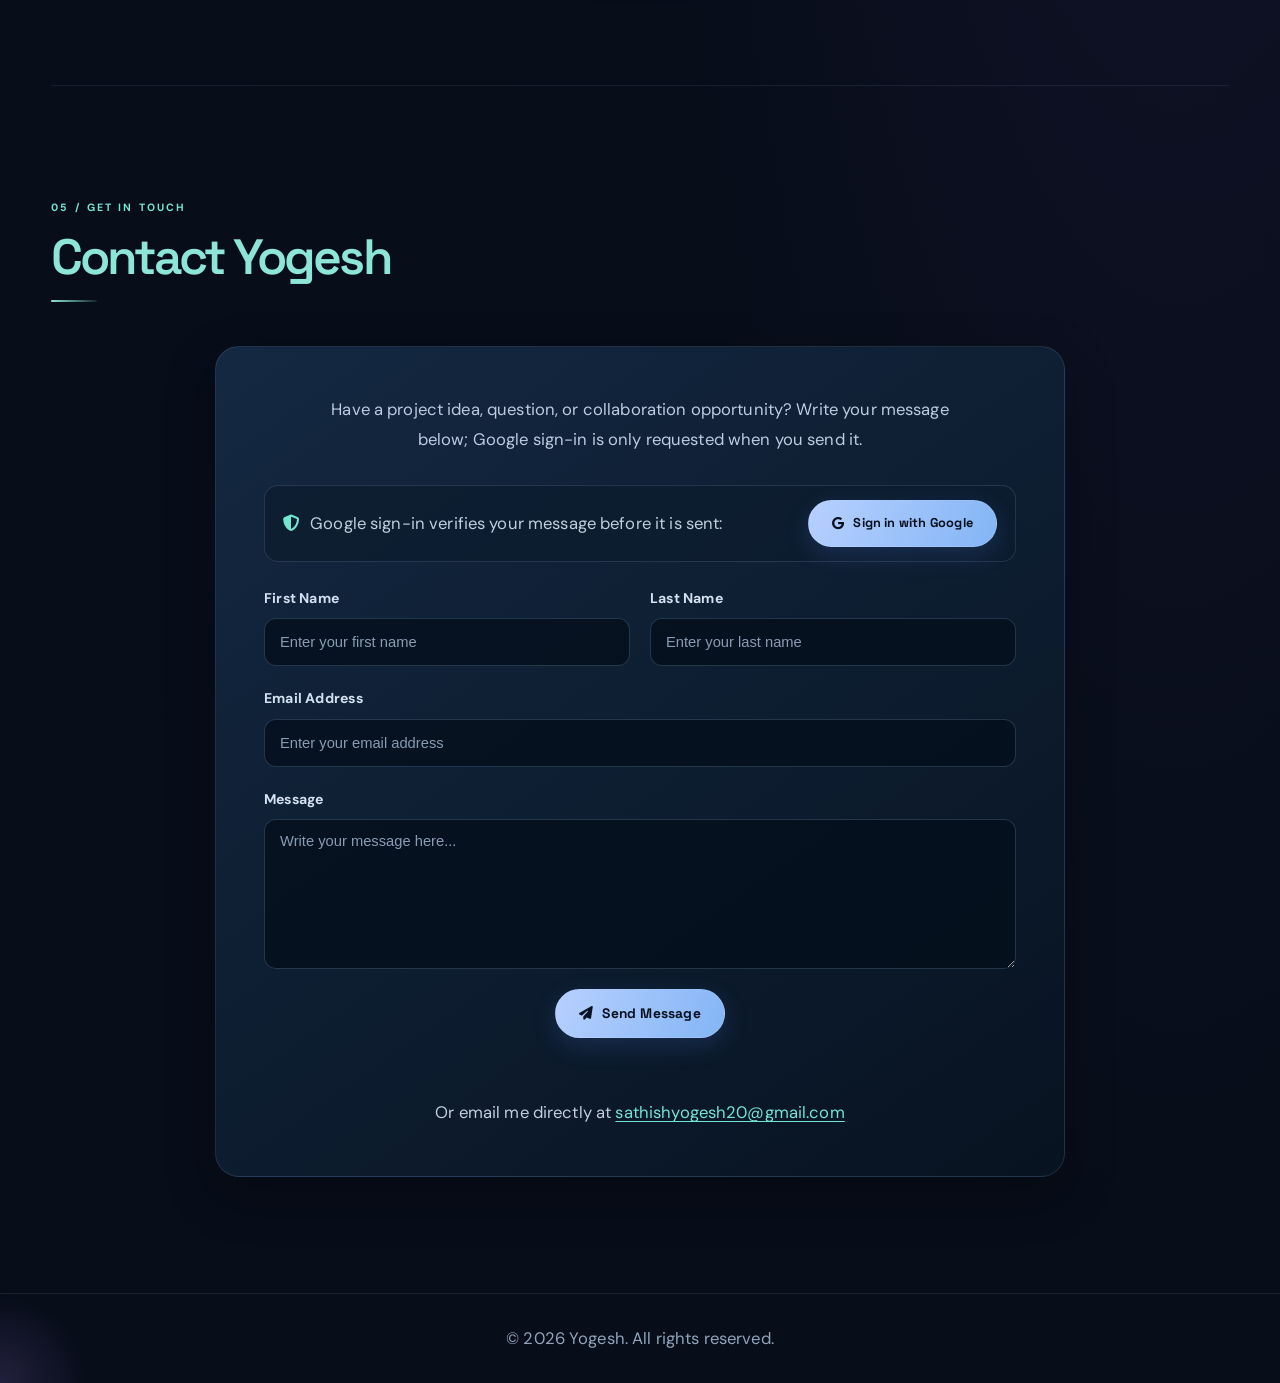
==== commit 786825ec: "Update author details and project descriptions Updated author name and descriptions to include full " ====
--- a/index.html
+++ b/index.html
@@ -10,7 +10,7 @@
         content="Yogesh is an AI developer and student from Madurai, Tamil Nadu, creating AI-powered websites, applications, automation tools, and the COSMOS Ecosystem.">
     <meta name="keywords"
         content="yogesh cosmos, Yogesh AI Developer, AI developer in Madurai, Python learner, web developer, COSMOS Ecosystem, artificial intelligence, automation">
-    <meta name="author" content="Yogesh">
+    <meta name="author" content=" Yogesh">
     <meta name="robots" content="index, follow">
     <meta name="theme-color" content="#080d16">
     <link rel="canonical" href="https://sathishyogesh20-del.github.io/MY_PORTFOLIO/">
@@ -37,7 +37,7 @@
         content="Explore Yogesh's AI projects, skills, achievements, and the COSMOS Ecosystem.">
     <meta name="twitter:image"
         content="https://uploads.onecompiler.io/44rsm5t7v/44x8q9dpj/ae7e4c70-a22f-4014-80ed-903dc4bb7682.jpg">
-    <meta name="twitter:image:alt" content="Portrait of Yogesh, AI Developer and COSMOS Creator">
+    <meta name="twitter:image:alt" content="Portrait of Sathish Yogesh, AI Developer and COSMOS Creator">
 
     <!-- Preload Hero LCP Image for Core Web Vitals -->
     <link rel="preload" as="image"
@@ -66,14 +66,14 @@
                 "@id": "https://sathishyogesh20-del.github.io/MY_PORTFOLIO/#website",
                 "url": "https://sathishyogesh20-del.github.io/MY_PORTFOLIO/",
                 "name": "Yogesh | AI Developer & COSMOS Creator Portfolio",
-                "description": "Portfolio of Yogesh, AI developer, Python learner, and creator of the COSMOS Ecosystem.",
+                "description": "Portfolio of Sathish Yogesh, AI developer, Python learner, and creator of the COSMOS Ecosystem.",
                 "inLanguage": "en-US"
             },
             {
                 "@type": "Person",
                 "@id": "https://sathishyogesh20-del.github.io/MY_PORTFOLIO/#person",
-                "name": "Yogesh",
-                "alternateName": ["Sathish Yogesh", "Yogesh AI"],
+                "name": "Sathish Yogesh",
+                "alternateName": ["Yogesh", "Sathish Yogesh AI"],
                 "url": "https://sathishyogesh20-del.github.io/MY_PORTFOLIO/",
                 "image": "https://uploads.onecompiler.io/44rsm5t7v/44x8q9dpj/ae7e4c70-a22f-4014-80ed-903dc4bb7682.jpg",
                 "jobTitle": "AI Developer",
@@ -281,6 +281,9 @@
                         <a href="#contact" class="btn btn-secondary">
                             <i class="fa-solid fa-paper-plane" aria-hidden="true"></i> Contact Me
                         </a>
+                        <a href="https://www.youtube.com/@yogisanthoshsathish" class="btn btn-secondary" target="_blank" rel="noopener noreferrer">
+                            <i class="fa-brands fa-youtube" aria-hidden="true"></i> Visit My YouTube
+                        </a>
                     </div>
                 </div>
 
@@ -316,10 +319,15 @@
                         <span class="stat-sub">Code the Cosmos</span>
                     </div>
                     <div class="stat-card">
-                        <span class="stat-number">9th</span>
-                        <span class="stat-label">Grade Innovator</span>
+                        <span class="stat-number">AI</span>
+                        <span class="stat-label">Student Innovator</span>
                         <span class="stat-sub">Madurai, Tamil Nadu</span>
                     </div>
+                    <a class="stat-card" href="https://www.youtube.com/@yogisanthoshsathish" target="_blank" rel="noopener noreferrer" aria-label="Visit Yogesh's YouTube channel">
+                        <span class="stat-number">YouTube</span>
+                        <span class="stat-label">YouTuber</span>
+                        <span class="stat-sub">Video creator</span>
+                    </a>
                 </div>
             </section>
 
@@ -327,13 +335,11 @@
                 <h2 id="about-title">About Yogesh</h2>
                 <div class="card about-card">
                     <p>
-                        Hello! I'm <b>Yogesh</b>, a passionate student from Madurai, Tamil Nadu.
-                        Currently studying in the 9th Standard at
-                        <b>Seventh Day Adventist English Higher Secondary School.</b>
-                        I enjoy creating futuristic AI products, websites, mobile apps,
-                        automation tools, and intelligent systems. I am the solo developer
-                        of the <b>COSMOS Ecosystem</b>, an ambitious AI platform designed
-                        to bring together multiple intelligent services.
+                        Hello! I'm <b>Yogesh</b>, a student and aspiring AI developer from Madurai, Tamil Nadu.
+                        My curiosity for technology inspires me to explore artificial intelligence,
+                        build websites and apps, and create automation tools. I am also the solo
+                        developer of the <b>COSMOS Ecosystem</b>, a growing collection of projects
+                        that brings together intelligent services and creative ideas.
                     </p>
                 </div>
             </section>
@@ -416,7 +422,7 @@
                         <div class="cert-image-container">
                             <img class="achievement-image"
                                 src="https://uploads.onecompiler.io/44rsm5t7v/44x8q9dpj/GEMINI%20CERTFIFCATIONS%20FOR%20STUDENTS%20(UNIVERSITY).png"
-                                alt="Google Gemini AI University Category certification earned by Yogesh"
+                                alt="Google Gemini AI University Category certification earned by Sathish Yogesh"
                                 loading="lazy" decoding="async" width="400" height="210">
                             <span class="cert-badge google-badge"><i class="fa-brands fa-google"></i> Google</span>
                             <span class="cert-zoom-hint"><i class="fa-solid fa-magnifying-glass-plus"></i> Click to Zoom</span>
@@ -681,7 +687,7 @@
                             <span class="project-badge">Web App</span>
                         </div>
                         <h3>Leafy</h3>
-                        <p>TODO: Replace with 1 real sentence — what does Leafy actually do, and what did you build it with?</p>
+                        <p>A leafy web experience from the COSMOS project collection.</p>
                         <div class="project-tech-tags">
                             <span class="tech-tag">Web App</span>
                             <span class="tech-tag">Nature</span>
@@ -701,7 +707,7 @@
                             <span class="project-badge">3D Experience</span>
                         </div>
                         <h3>cosmos-3d</h3>
-                        <p>TODO: Replace with 1 real sentence — what can a visitor actually do in cosmos-3d?</p>
+                        <p>An interactive 3D experience built as part of the COSMOS ecosystem.</p>
                         <div class="project-tech-tags">
                             <span class="tech-tag">3D Web</span>
                             <span class="tech-tag">Interactive</span>
@@ -721,7 +727,7 @@
                             <span class="project-badge">QR Tool</span>
                         </div>
                         <h3>cosmos-qr</h3>
-                        <p>TODO: Replace with 1 real sentence — what kind of QR tool (generator? scanner?) and its standout feature.</p>
+                        <p>A QR-focused web tool in the COSMOS project collection.</p>
                         <div class="project-tech-tags">
                             <span class="tech-tag">QR Codes</span>
                             <span class="tech-tag">Web Tool</span>
@@ -741,7 +747,7 @@
                             <span class="project-badge">Web App</span>
                         </div>
                         <h3>cosmos-work</h3>
-                        <p>TODO: Replace with 1 real sentence — what task/workflow does cosmos-work help with?</p>
+                        <p>A work-focused web experience from the COSMOS ecosystem.</p>
                         <div class="project-tech-tags">
                             <span class="tech-tag">Web App</span>
                             <span class="tech-tag">COSMOS</span>
@@ -853,12 +859,6 @@
                             <label for="message">Message</label>
                             <textarea id="message" name="message" placeholder="Write your message here..."
                                 required></textarea>
-                        </div>
-
-                        <!-- Honeypot: hidden from real visitors, bots tend to fill every field -->
-                        <div class="form-group full-width" style="position:absolute; left:-9999px;" aria-hidden="true">
-                            <label for="website">Website</label>
-                            <input type="text" id="website" name="website" tabindex="-1" autocomplete="off">
                         </div>
 
                         <button type="submit" class="btn submit-btn" id="contactSubmitBtn">
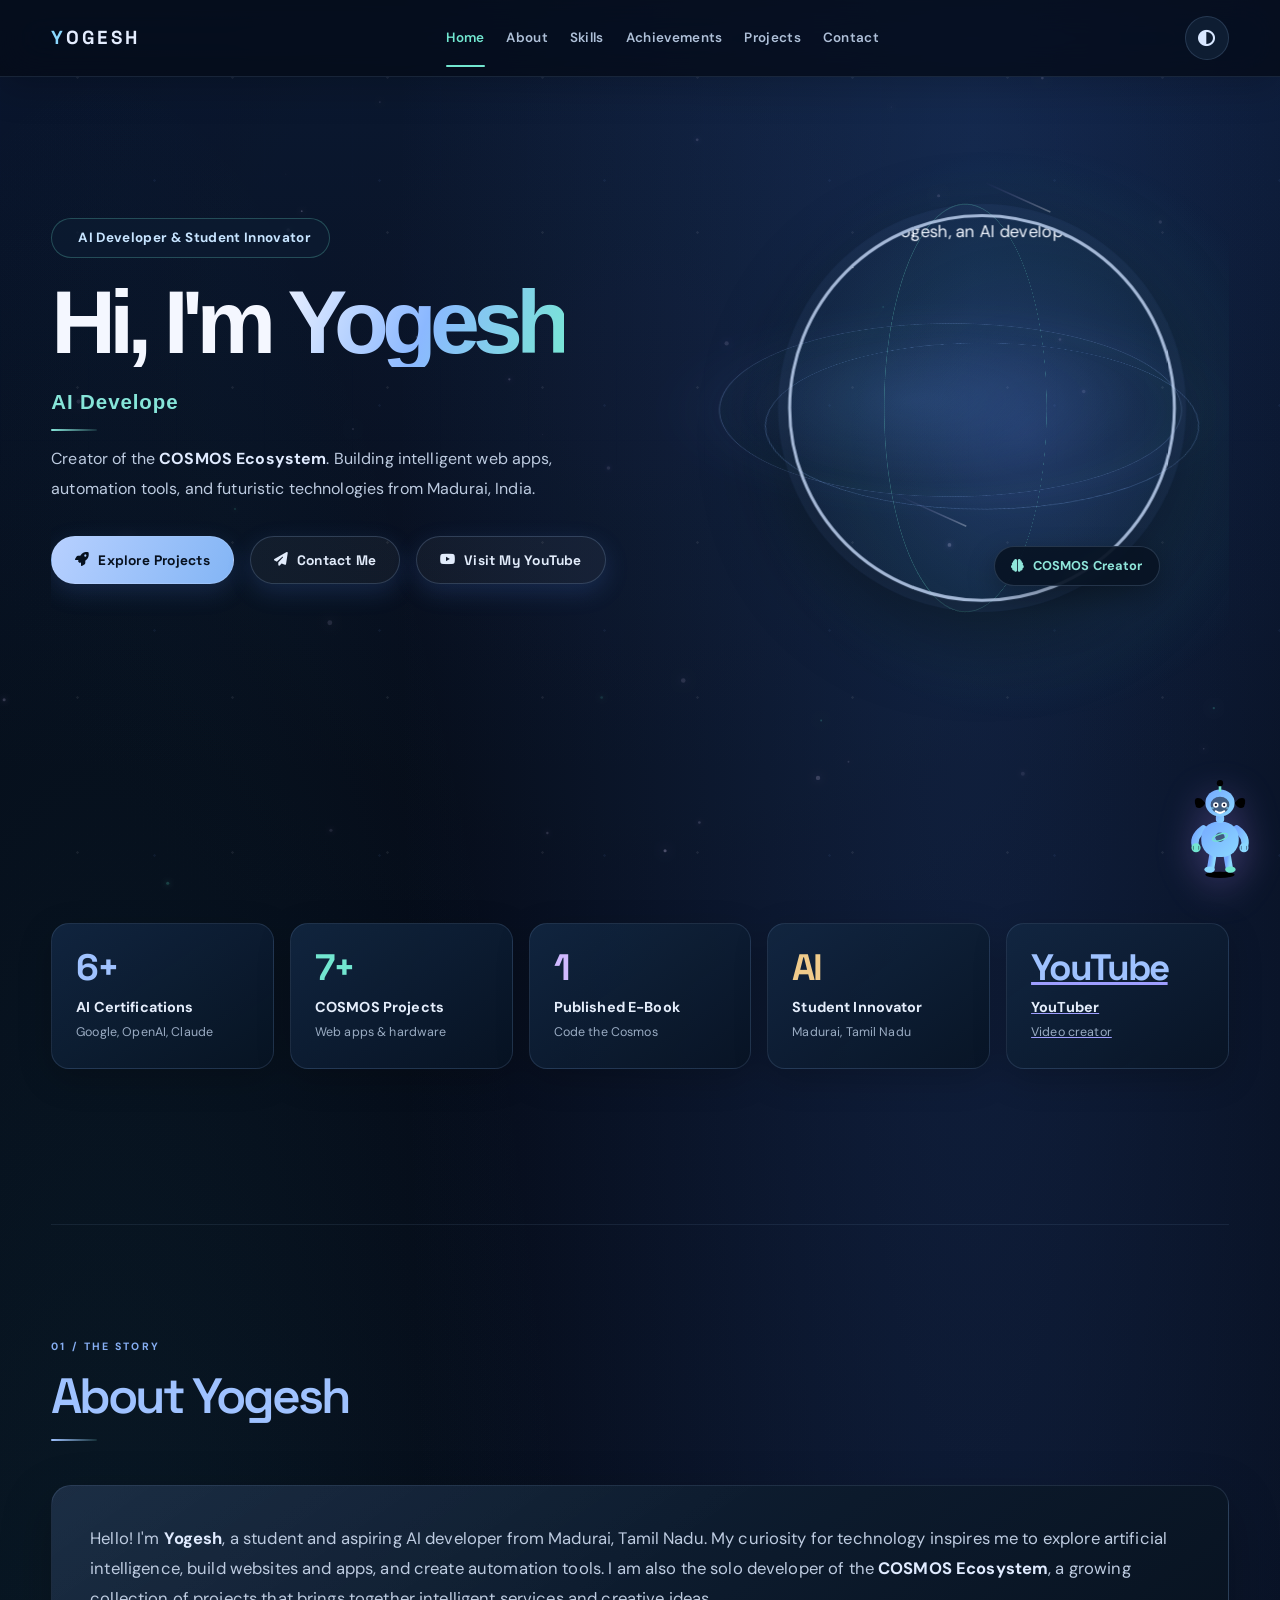
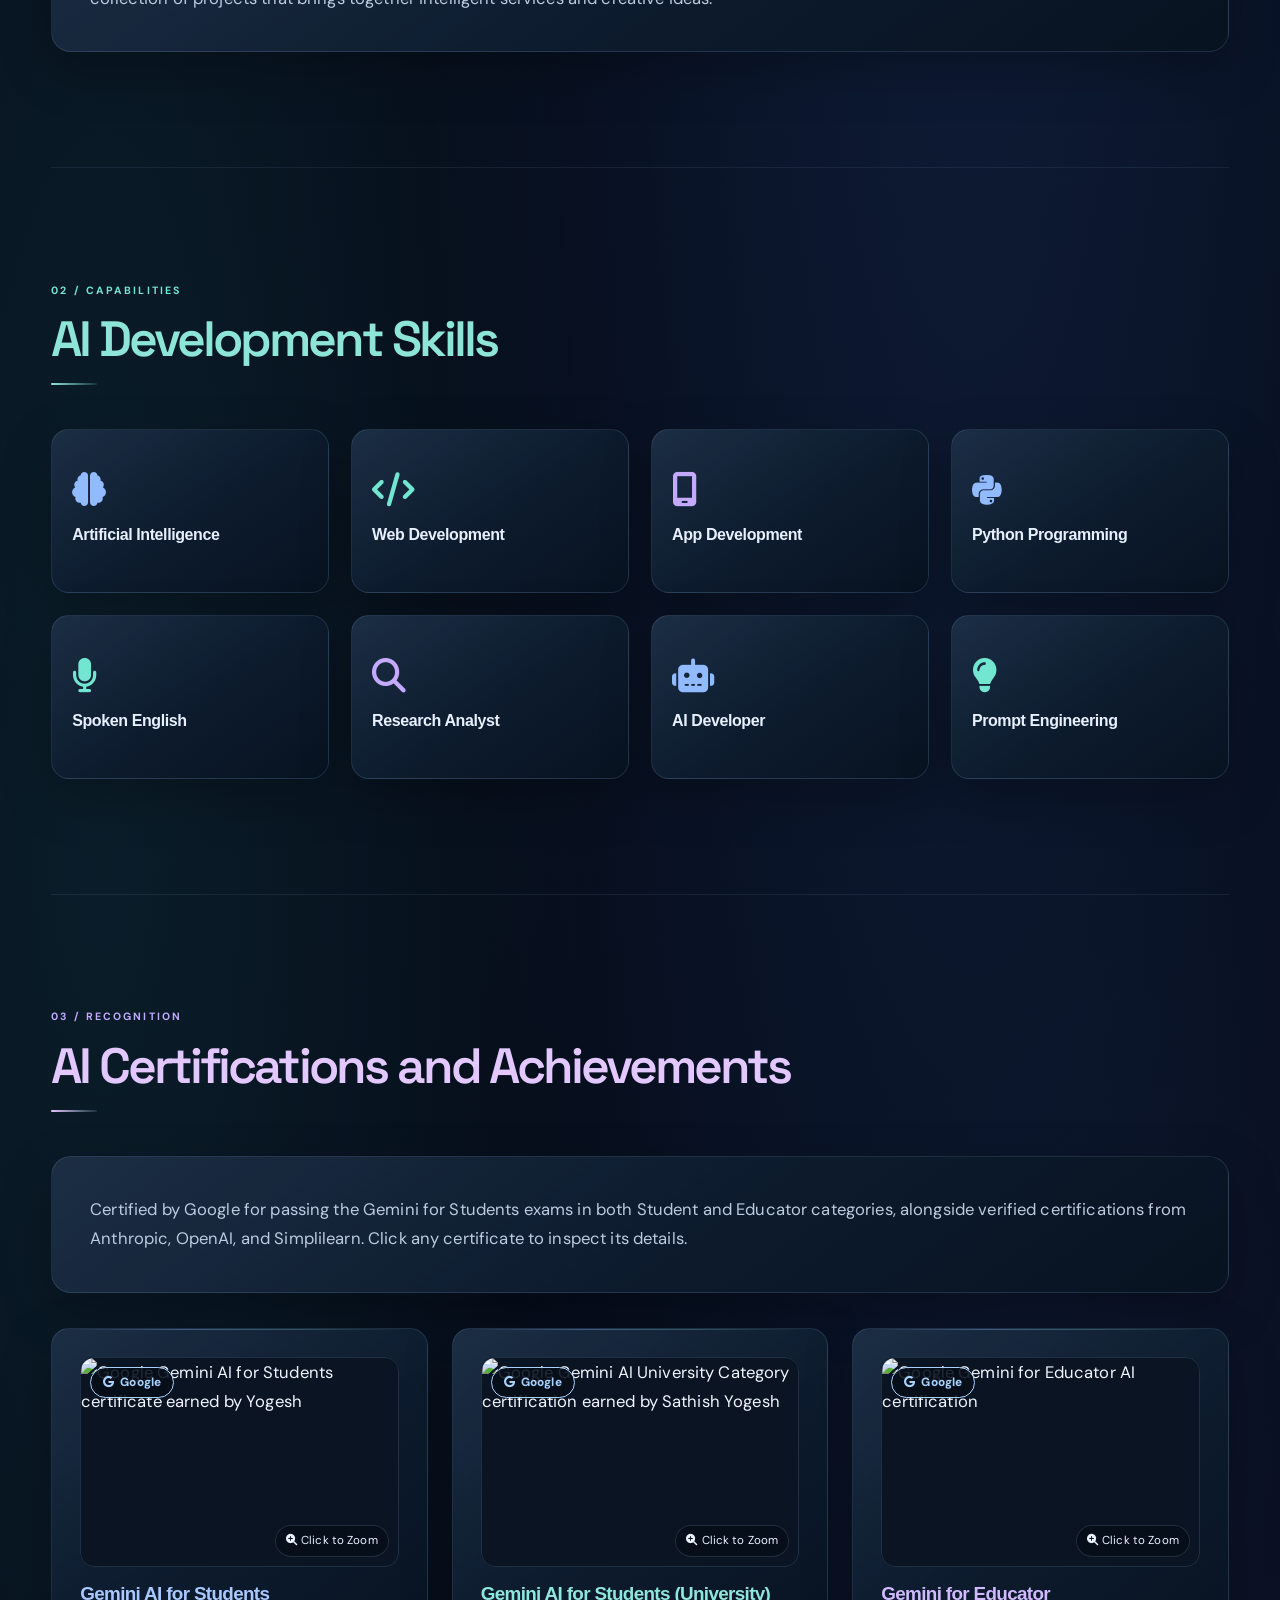
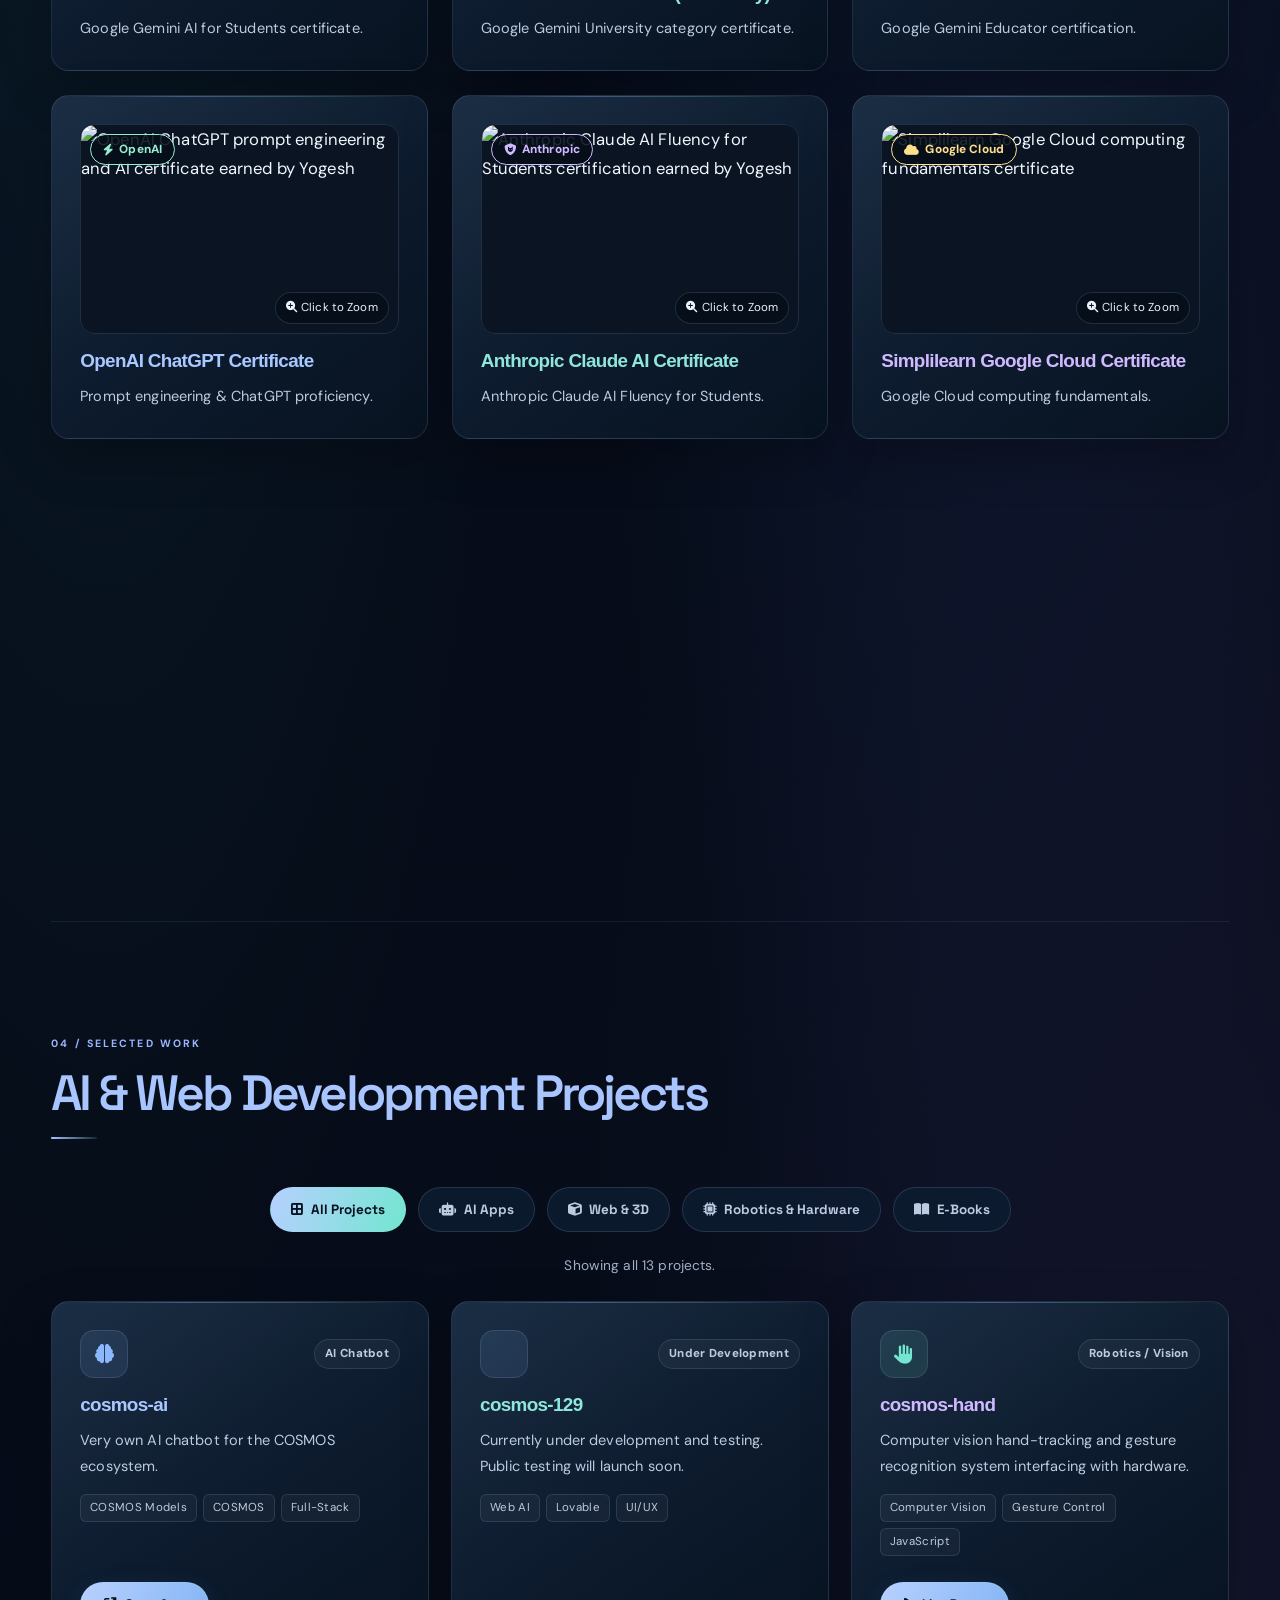
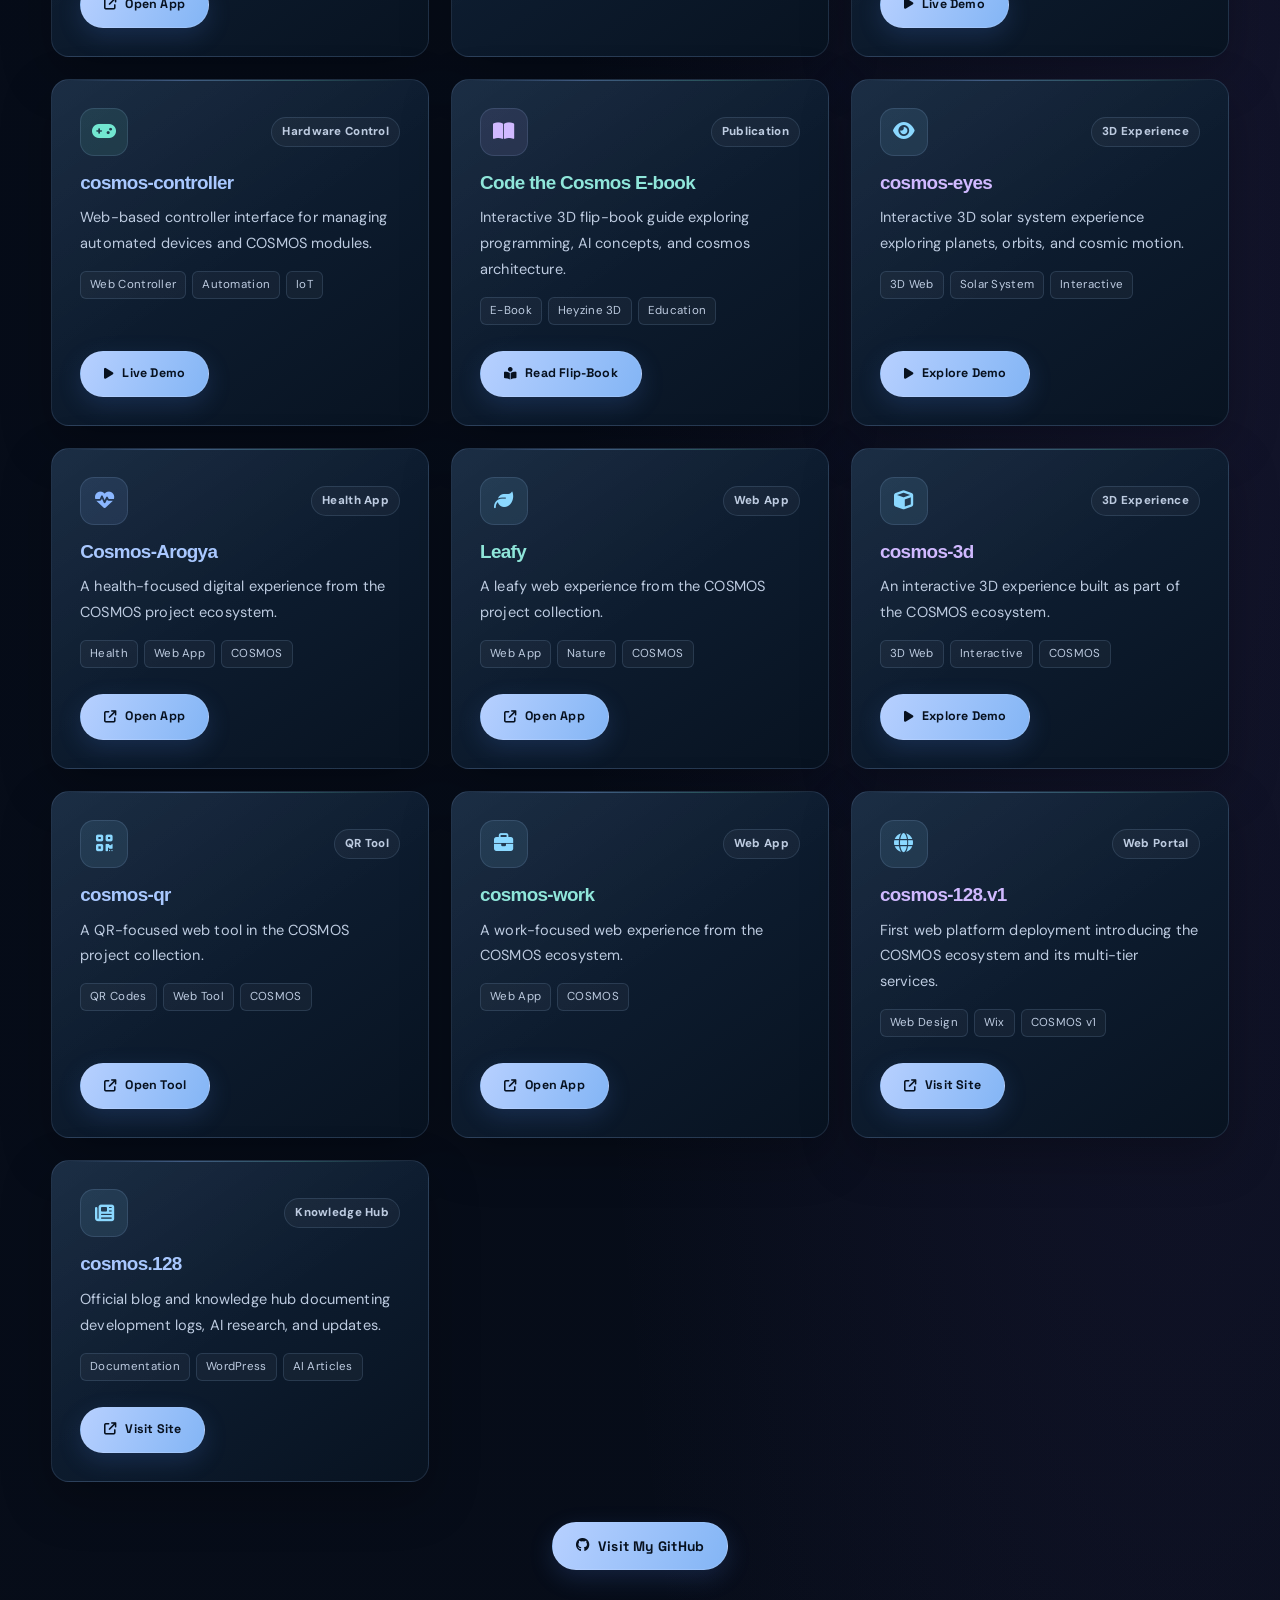
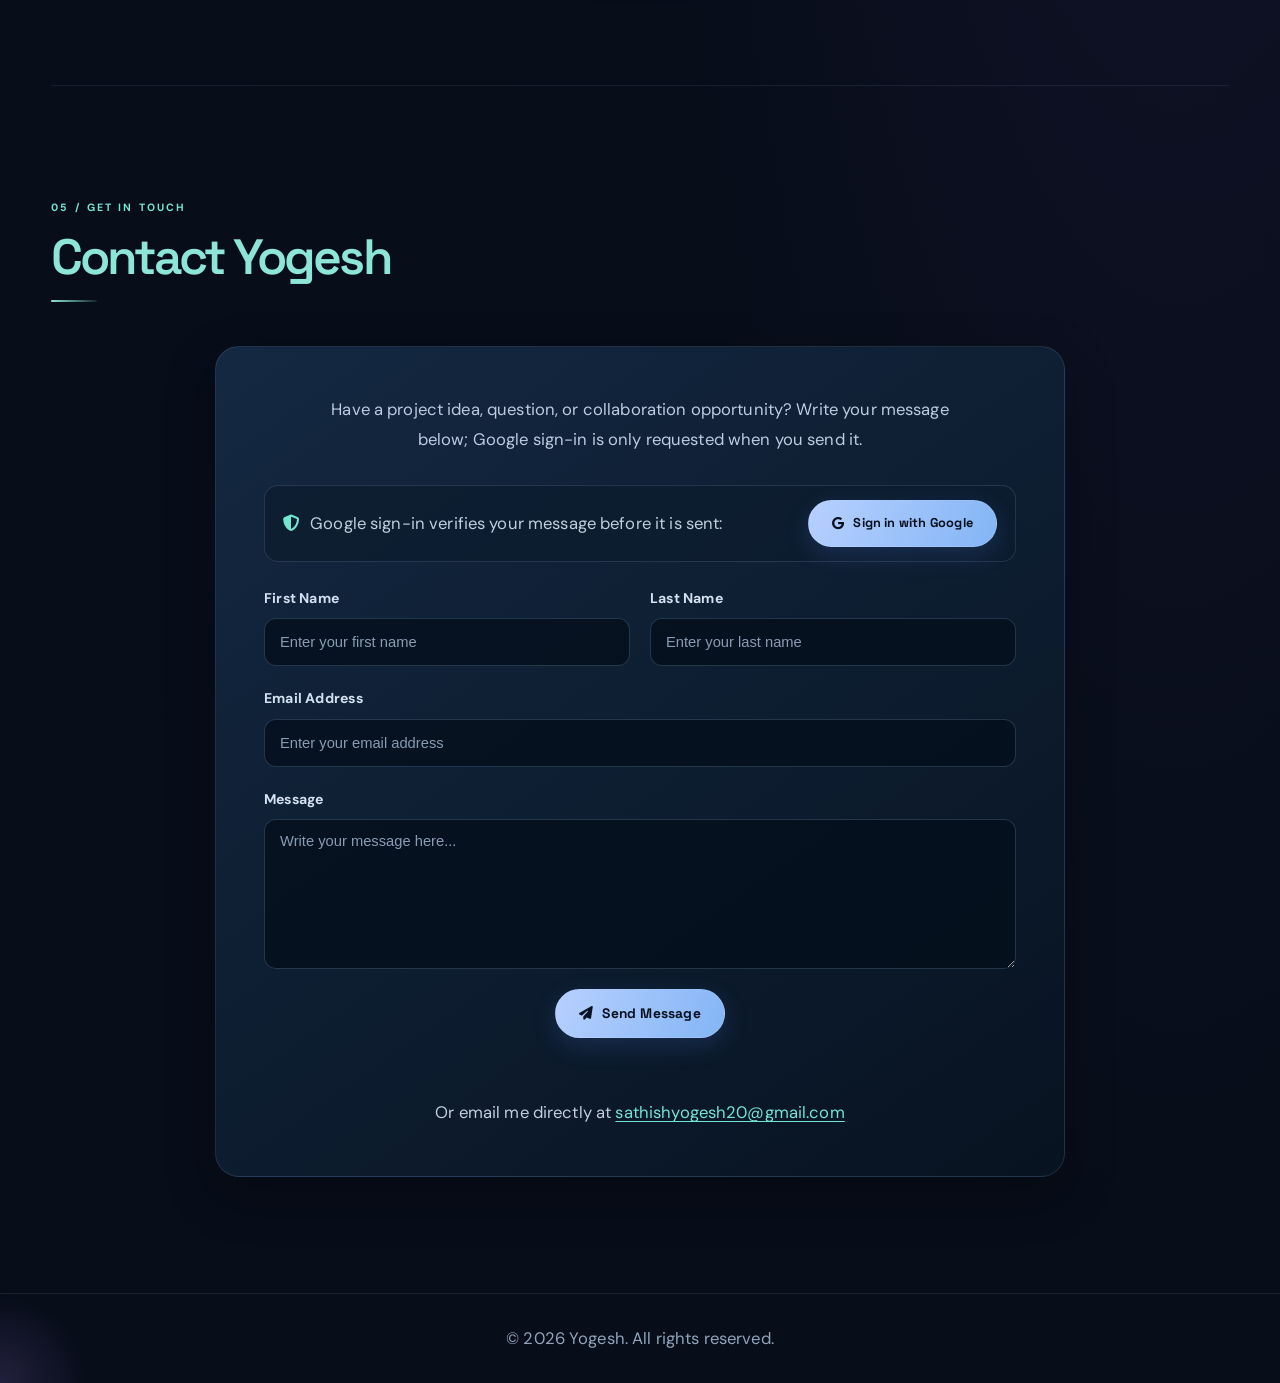
==== commit 6e3ba0fb: "Update YouTube links to new channel" ====
--- a/index.html
+++ b/index.html
@@ -281,7 +281,7 @@
                         <a href="#contact" class="btn btn-secondary">
                             <i class="fa-solid fa-paper-plane" aria-hidden="true"></i> Contact Me
                         </a>
-                        <a href="https://www.youtube.com/@yogisanthoshsathish" class="btn btn-secondary" target="_blank" rel="noopener noreferrer">
+                        <a href="https://www.youtube.com/@yogesh-cosmos" class="btn btn-secondary" target="_blank" rel="noopener noreferrer">
                             <i class="fa-brands fa-youtube" aria-hidden="true"></i> Visit My YouTube
                         </a>
                     </div>
@@ -323,7 +323,7 @@
                         <span class="stat-label">Student Innovator</span>
                         <span class="stat-sub">Madurai, Tamil Nadu</span>
                     </div>
-                    <a class="stat-card" href="https://www.youtube.com/@yogisanthoshsathish" target="_blank" rel="noopener noreferrer" aria-label="Visit Yogesh's YouTube channel">
+                    <a class="stat-card" href="https://www.youtube.com/@yogesh-cosmos" target="_blank" rel="noopener noreferrer" aria-label="Visit Yogesh's YouTube channel">
                         <span class="stat-number">YouTube</span>
                         <span class="stat-label">YouTuber</span>
                         <span class="stat-sub">Video creator</span>
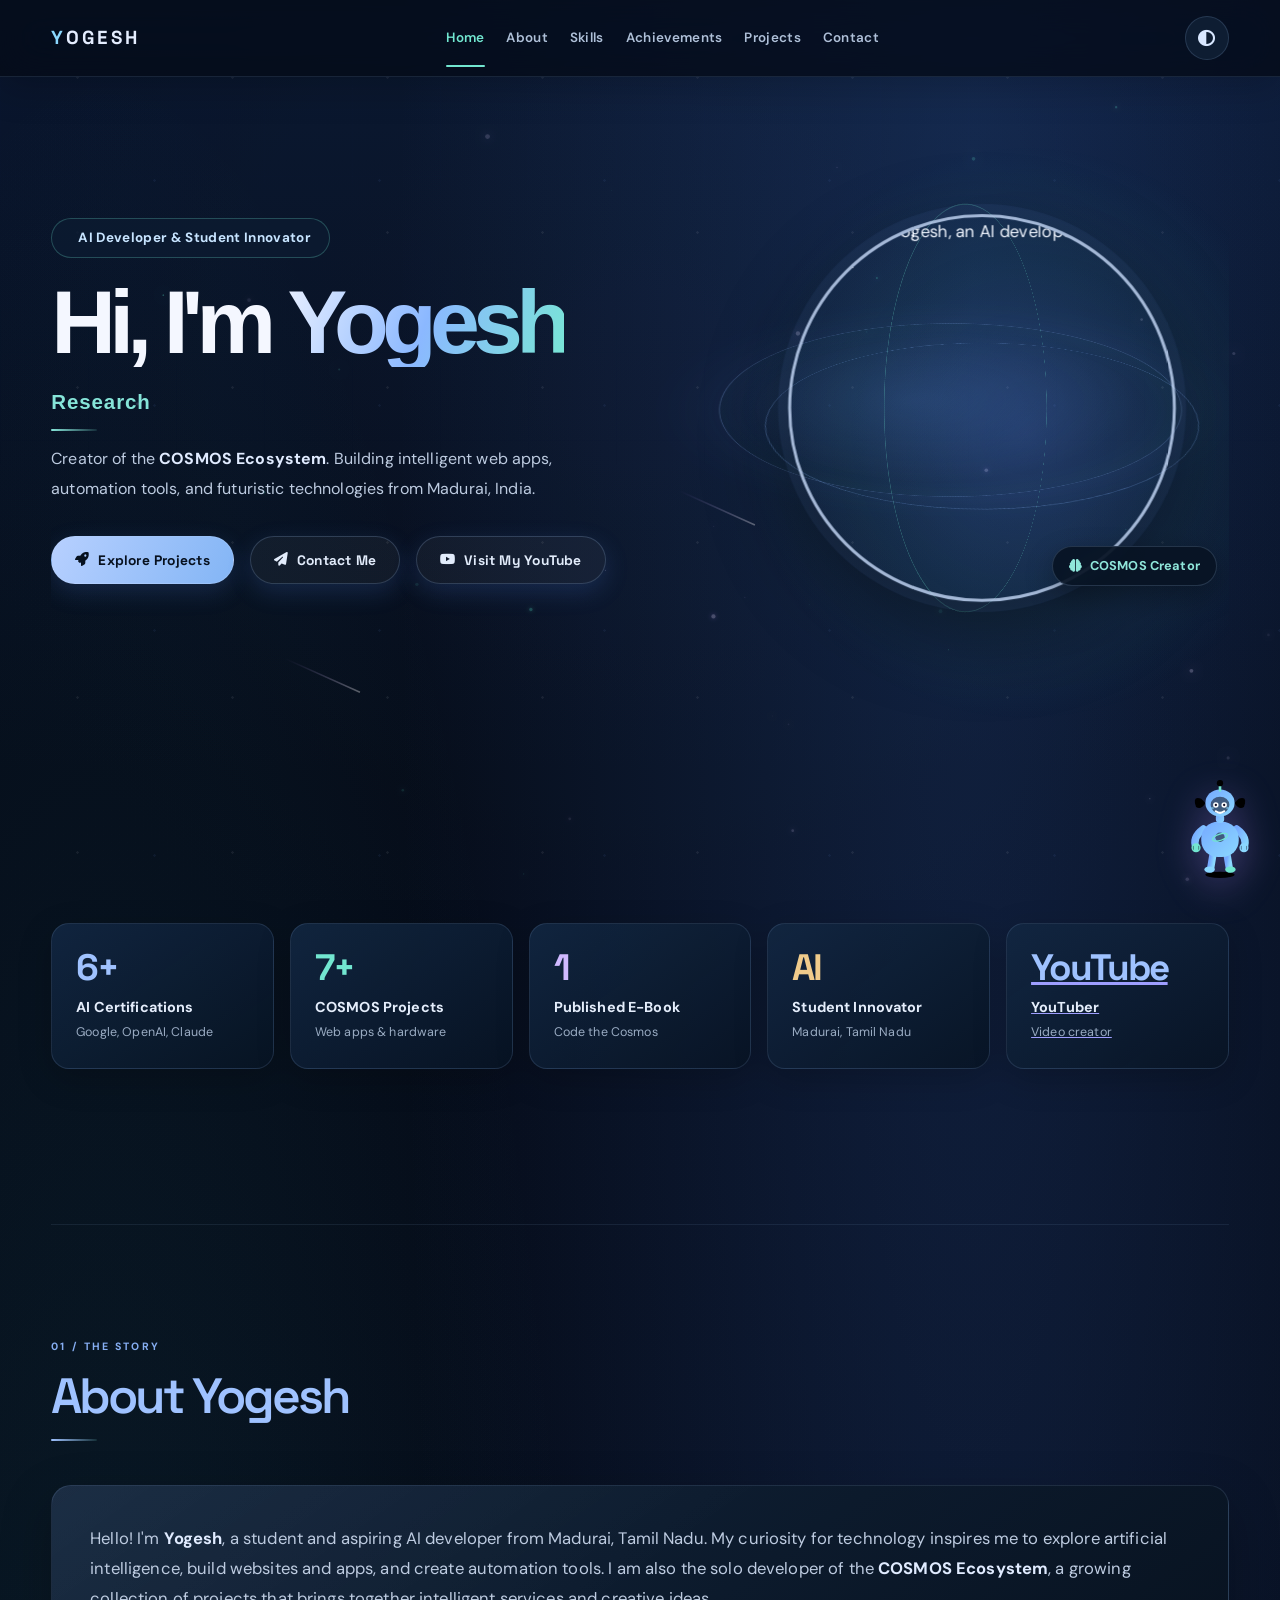
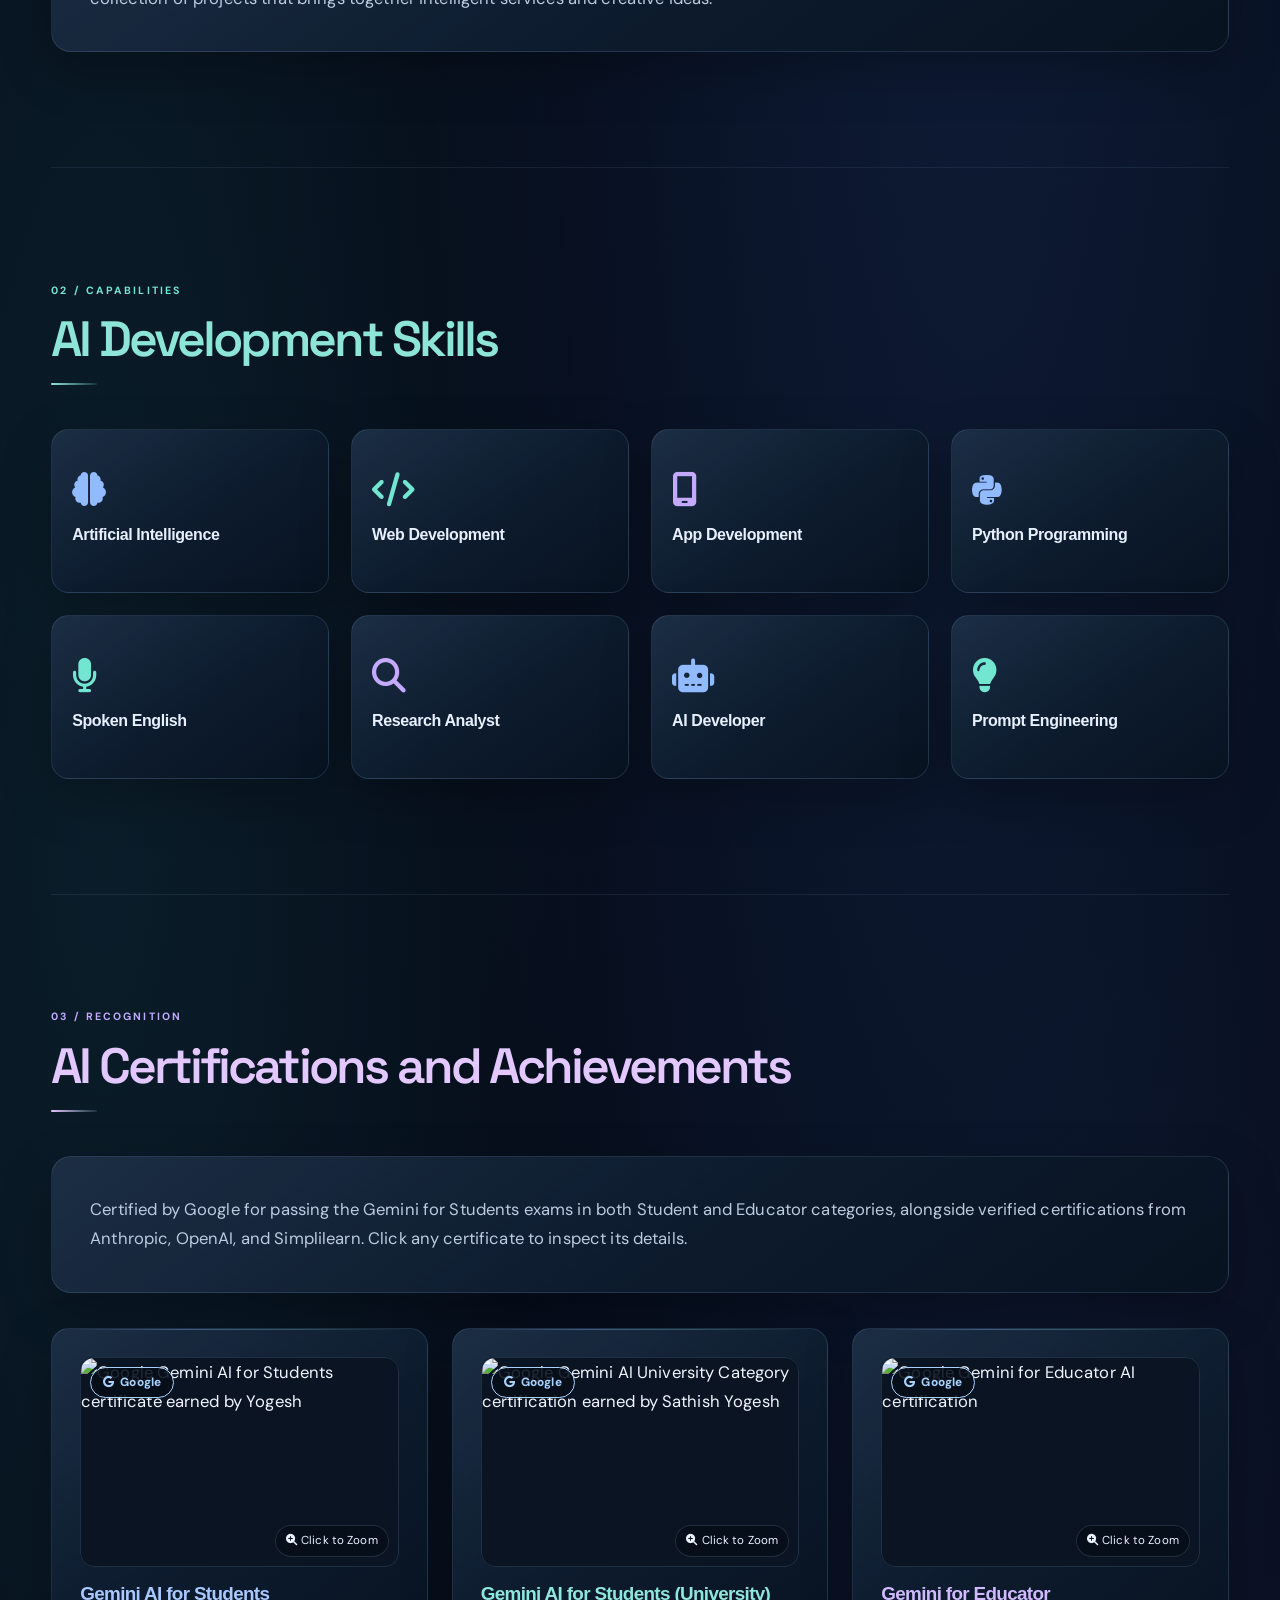
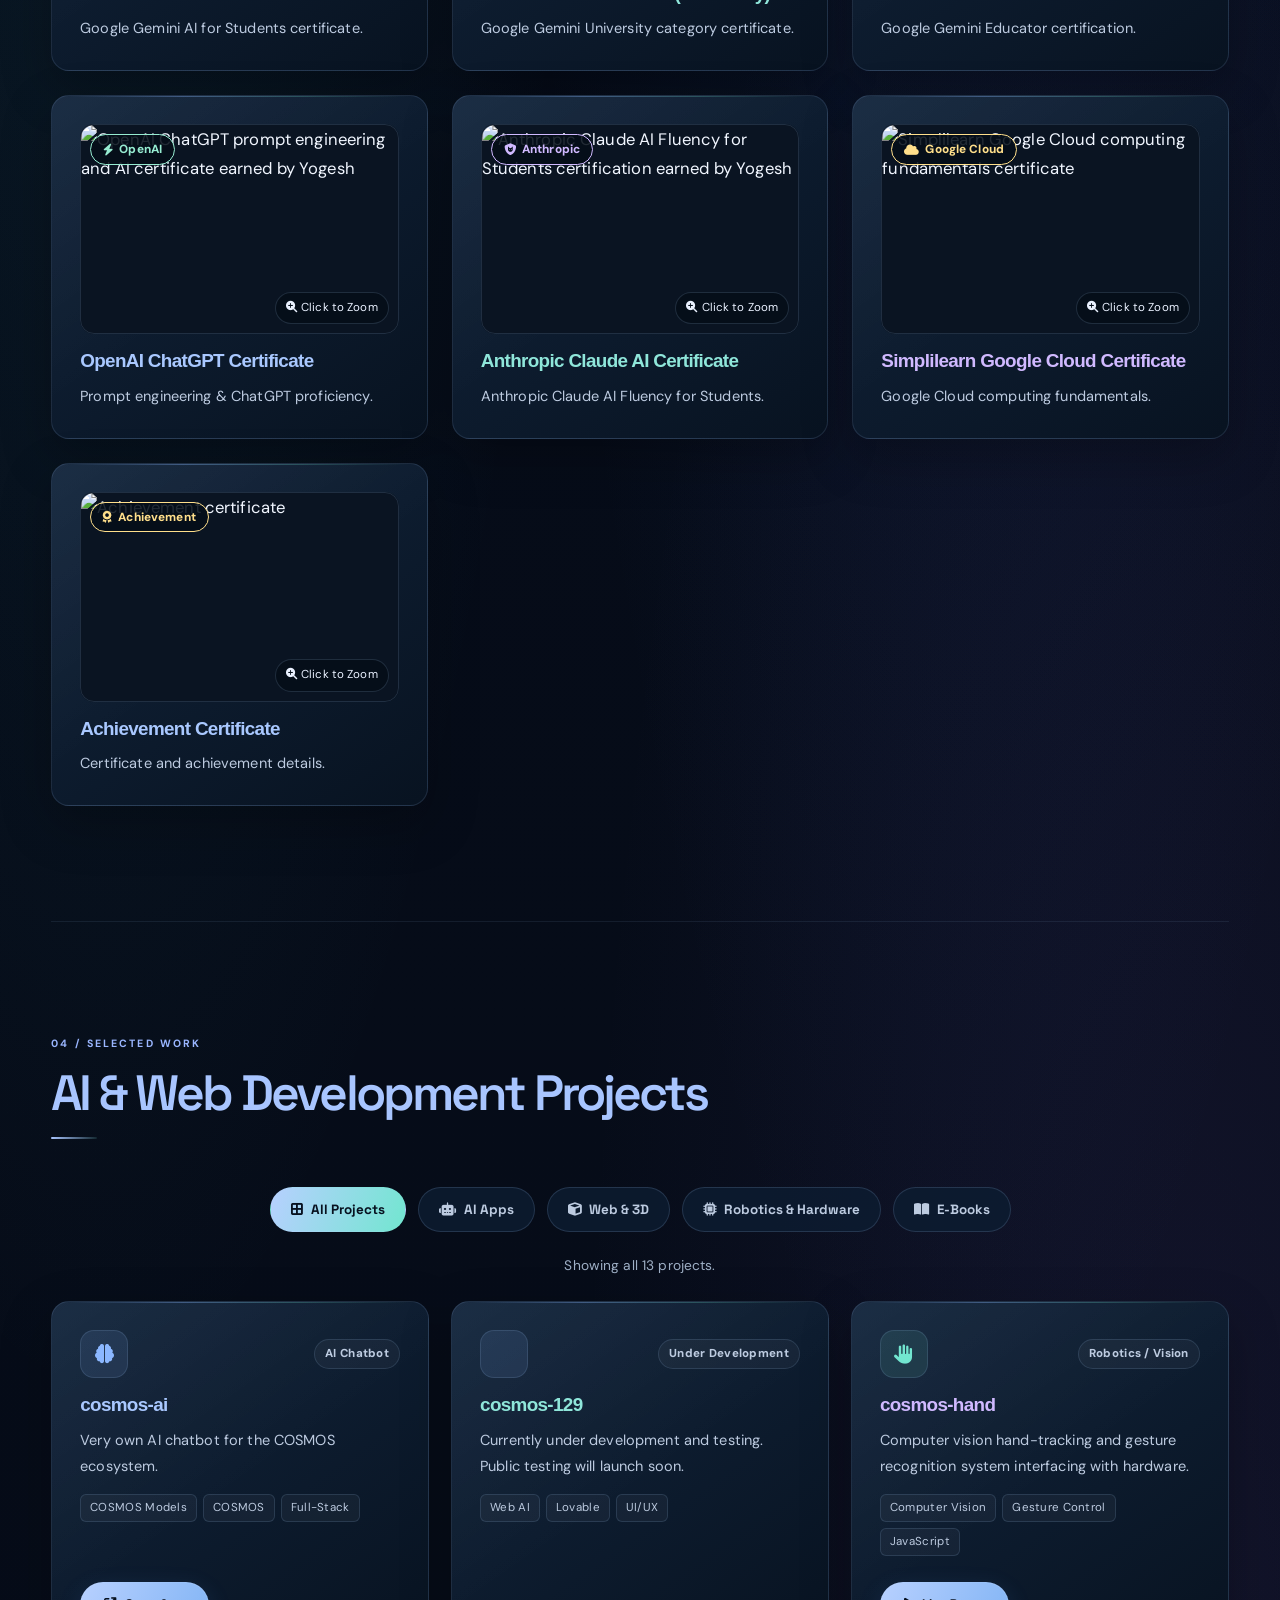
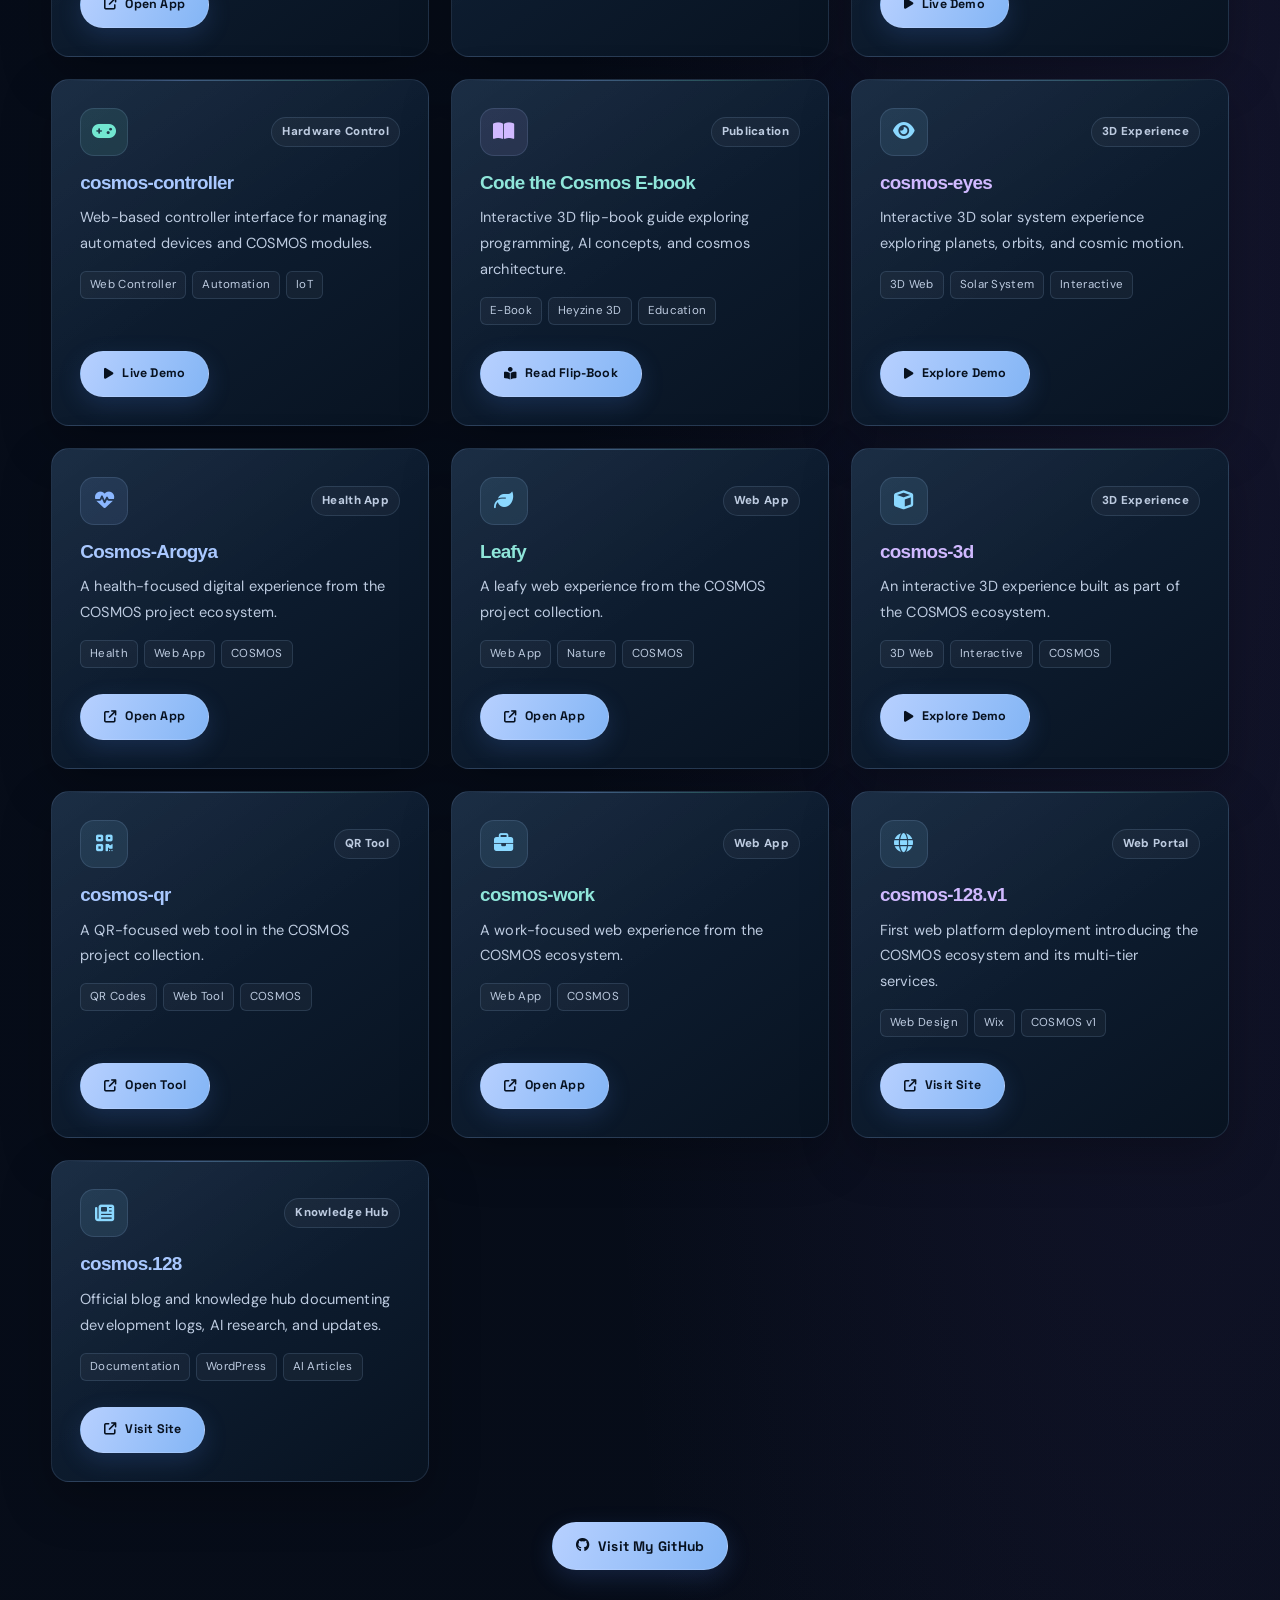
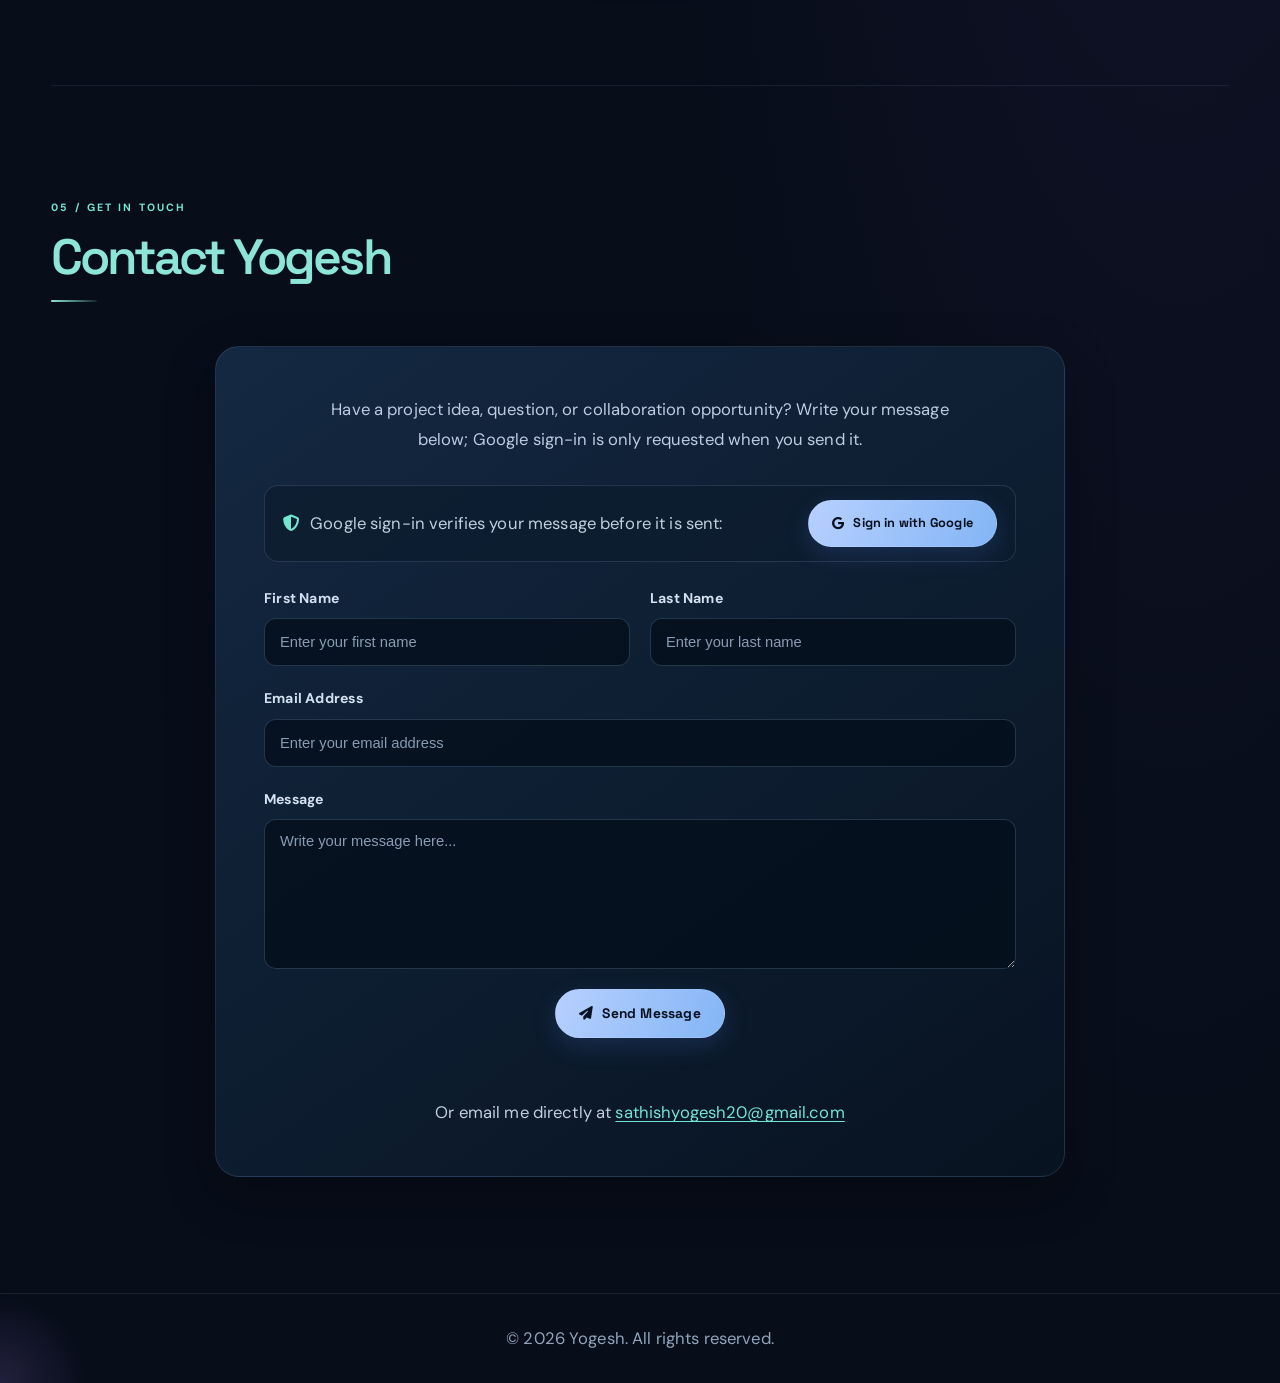
==== commit 6100c4cf: "Update hero image and related metadata in index.html" ====
--- a/index.html
+++ b/index.html
@@ -39,10 +39,10 @@
         content="https://uploads.onecompiler.io/44rsm5t7v/44x8q9dpj/ae7e4c70-a22f-4014-80ed-903dc4bb7682.jpg">
     <meta name="twitter:image:alt" content="Portrait of Sathish Yogesh, AI Developer and COSMOS Creator">
 
-    <!-- Preload Hero LCP Image for Core Web Vitals -->
+    <!-- Preload the hero portrait for Core Web Vitals -->
     <link rel="preload" as="image"
-        href="https://uploads.onecompiler.io/44rsm5t7v/44x8q9dpj/ae7e4c70-a22f-4014-80ed-903dc4bb7682.jpg"
-        fetchpriority="high" type="image/jpeg">
+        href="https://uploads.onecompiler.io/44rsm5t7v/44x8q9dpj/yogeshwaran.s.png"
+        fetchpriority="high" type="image/png">
 
     <!-- Fonts, icons, and externally hosted images -->
     <link rel="preconnect" href="https://fonts.googleapis.com">
@@ -289,13 +289,13 @@
 
                 <div class="hero-right">
                     <div class="hero-image-frame">
-                        <img src="https://uploads.onecompiler.io/44rsm5t7v/44x8q9dpj/ae7e4c70-a22f-4014-80ed-903dc4bb7682.jpg"
+                        <img src="https://uploads.onecompiler.io/44rsm5t7v/44x8q9dpj/yogeshwaran.s.png"
                             alt="Portrait of Yogesh, an AI developer from Madurai" width="380" height="380"
                             fetchpriority="high" decoding="async">
-                        <div class="hero-floating-tag">
-                            <i class="fa-solid fa-brain" aria-hidden="true"></i>
-                            <span>COSMOS Creator</span>
-                        </div>
+                    </div>
+                    <div class="hero-floating-tag">
+                        <i class="fa-solid fa-brain" aria-hidden="true"></i>
+                        <span>COSMOS Creator</span>
                     </div>
                 </div>
             </section>
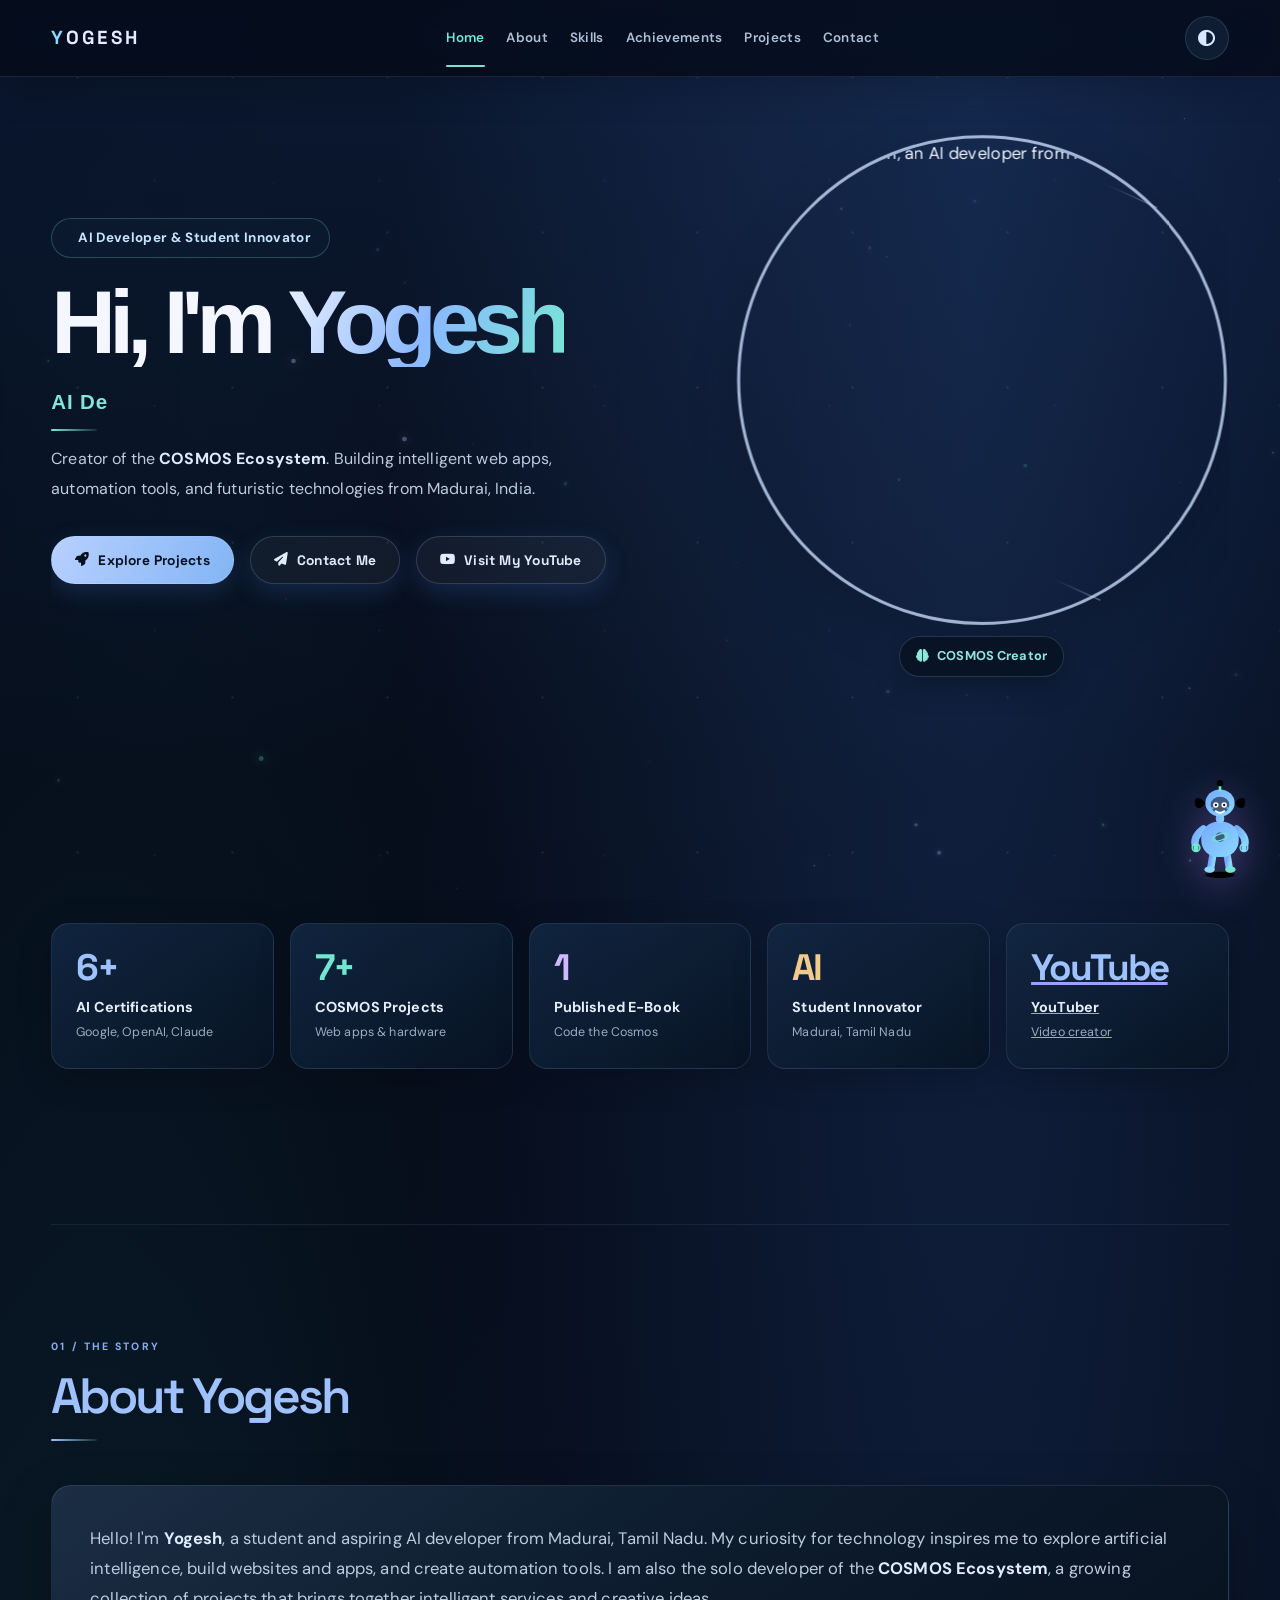
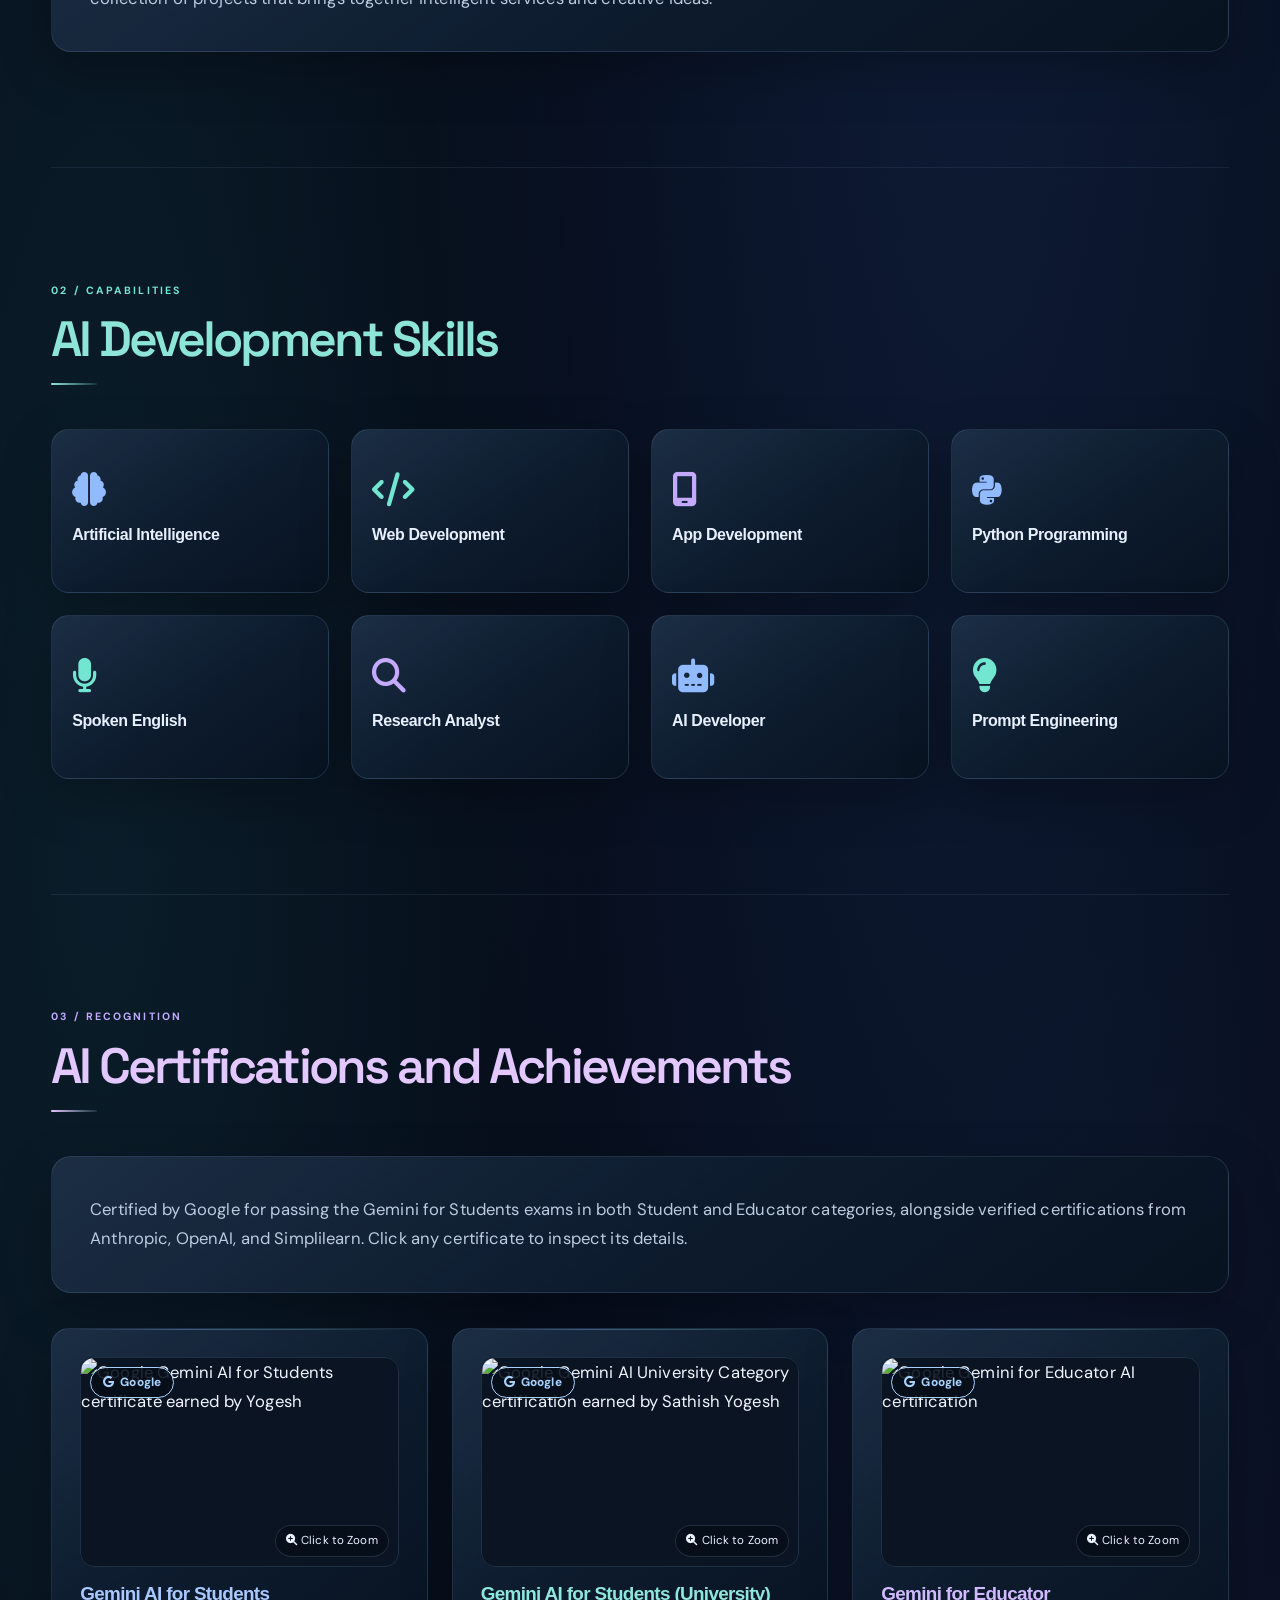
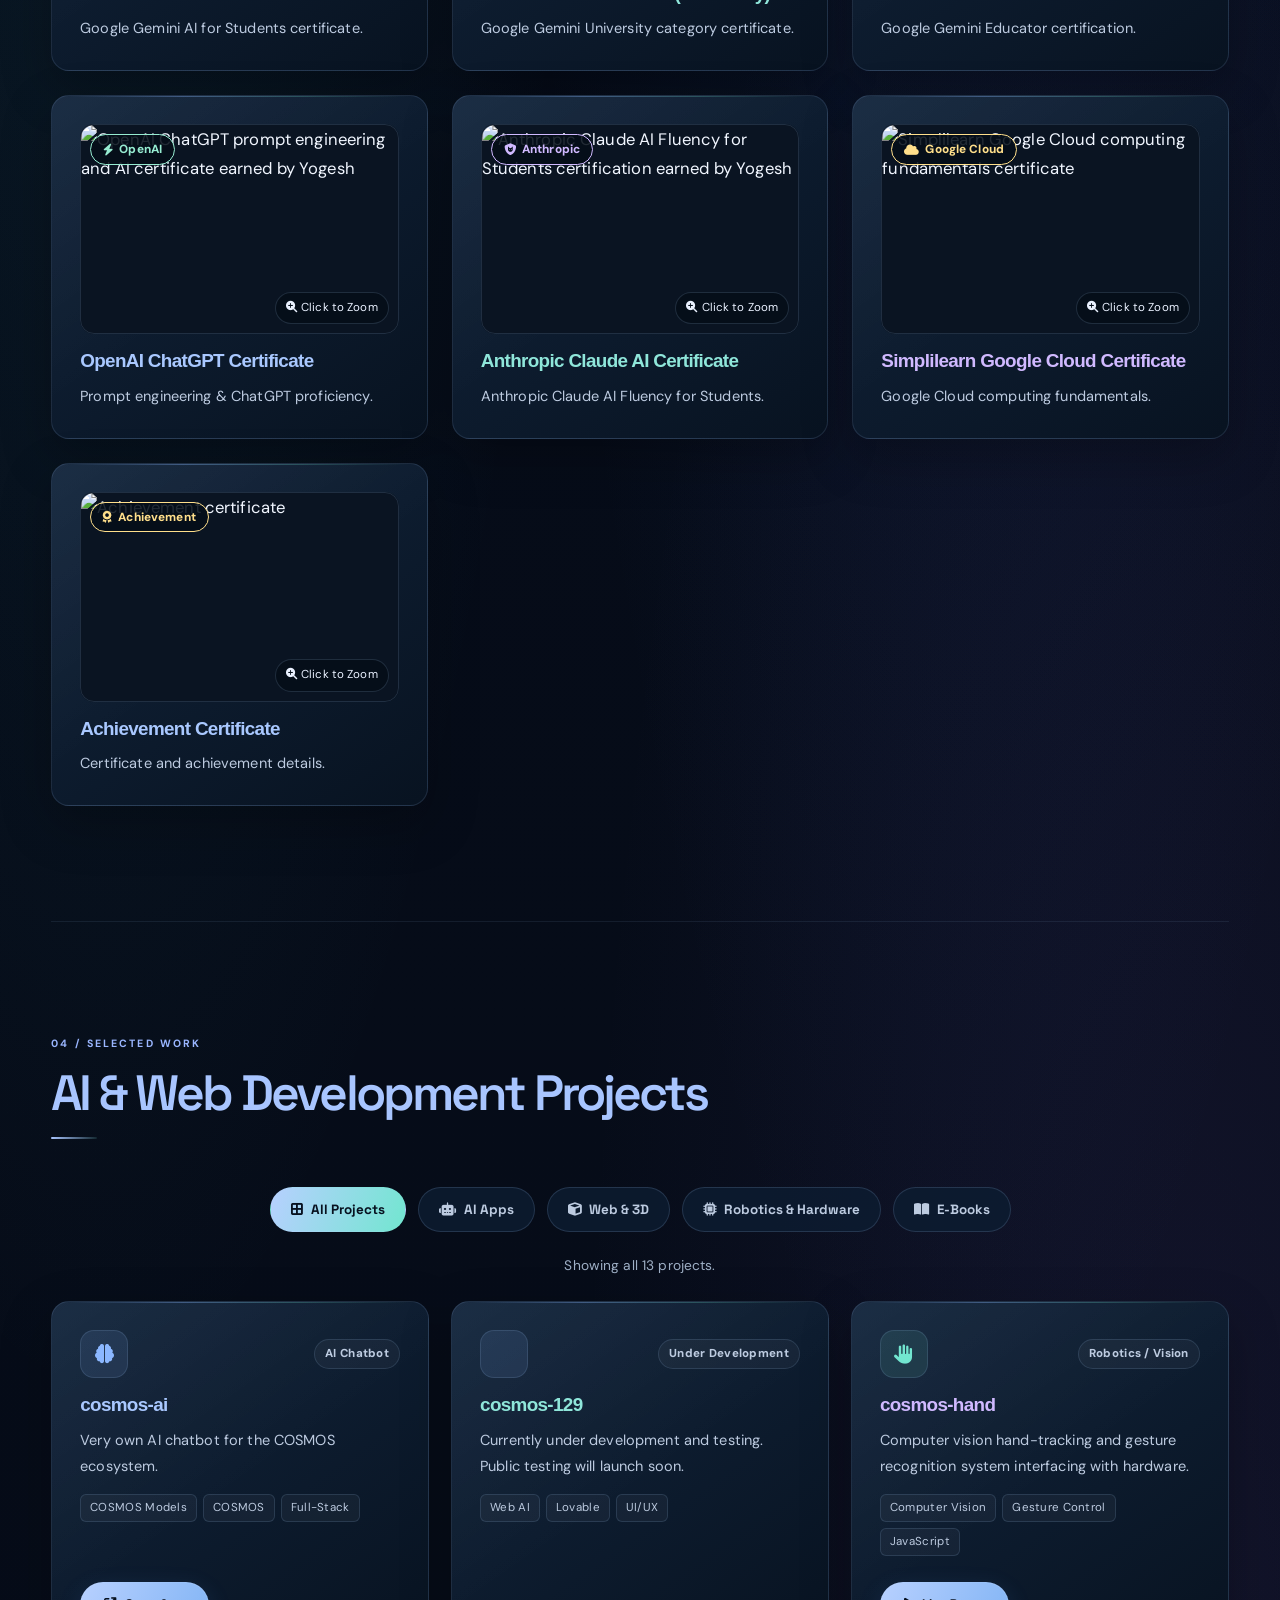
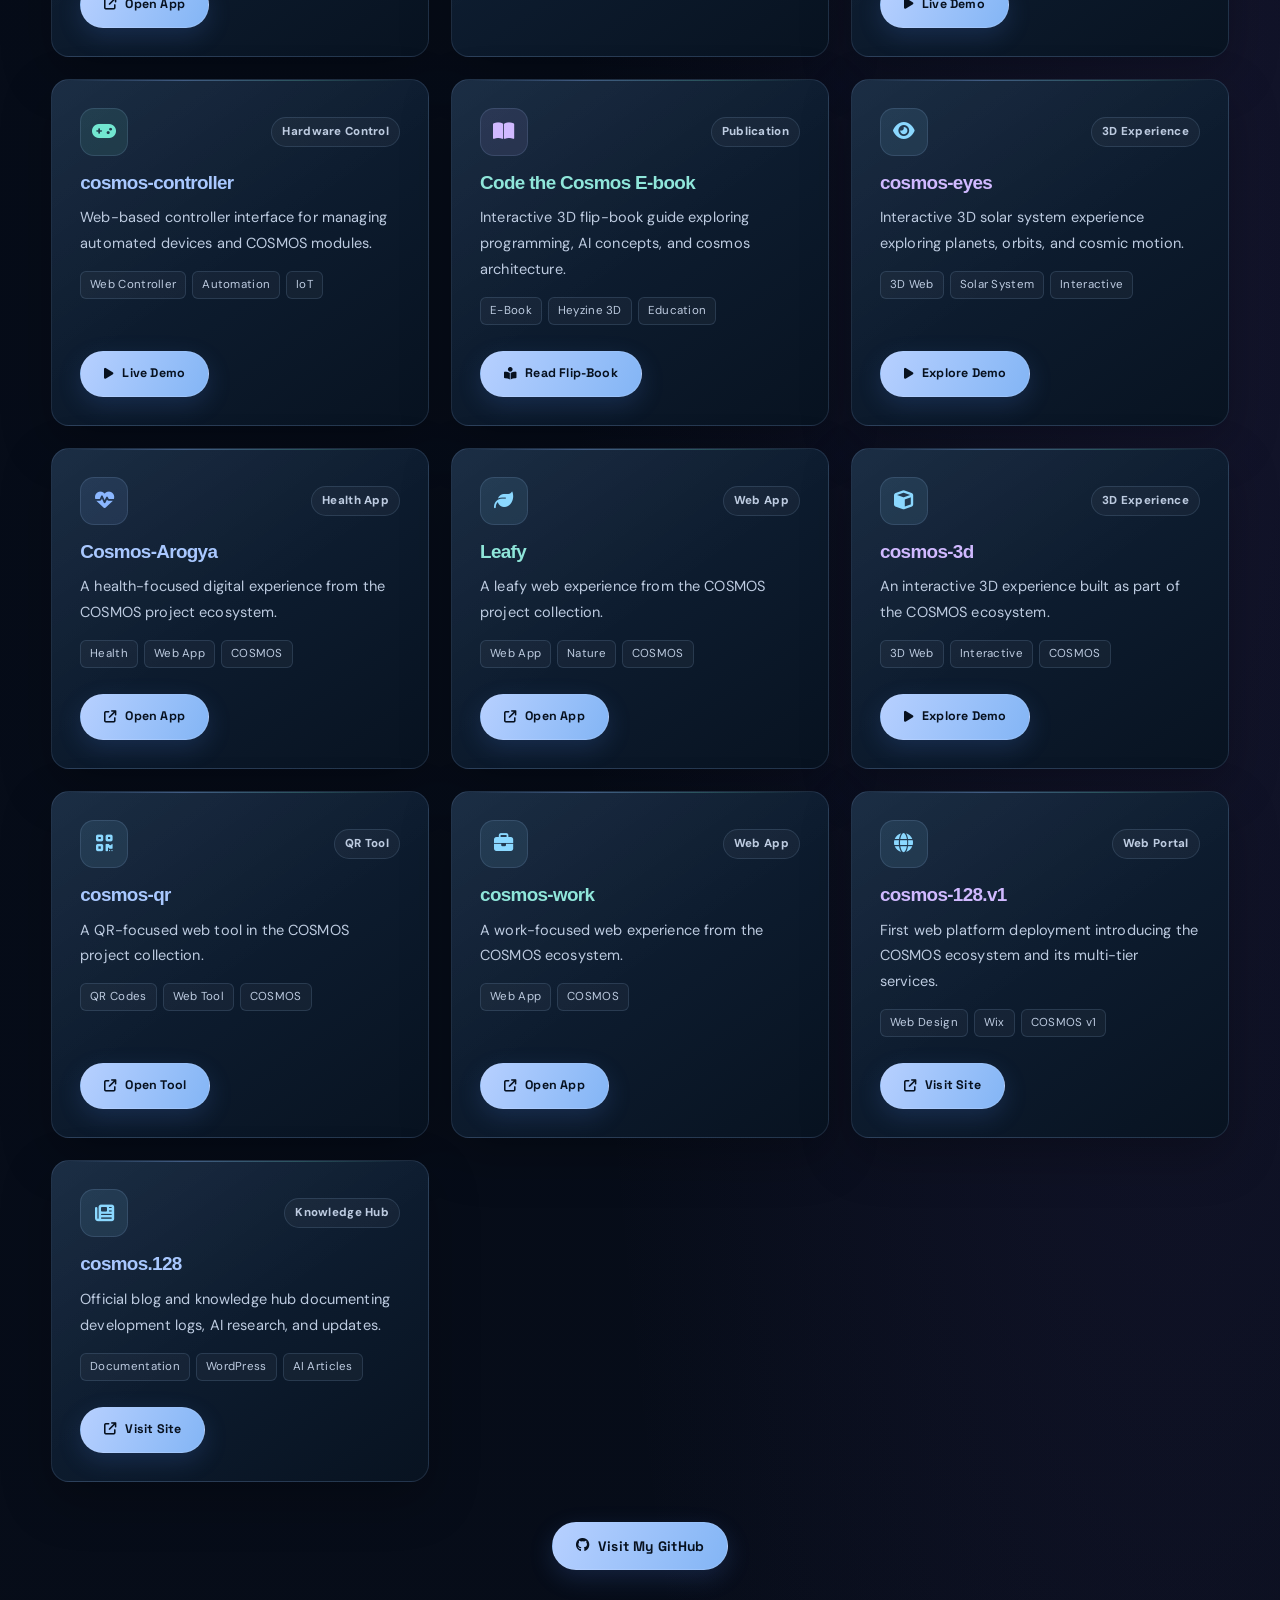
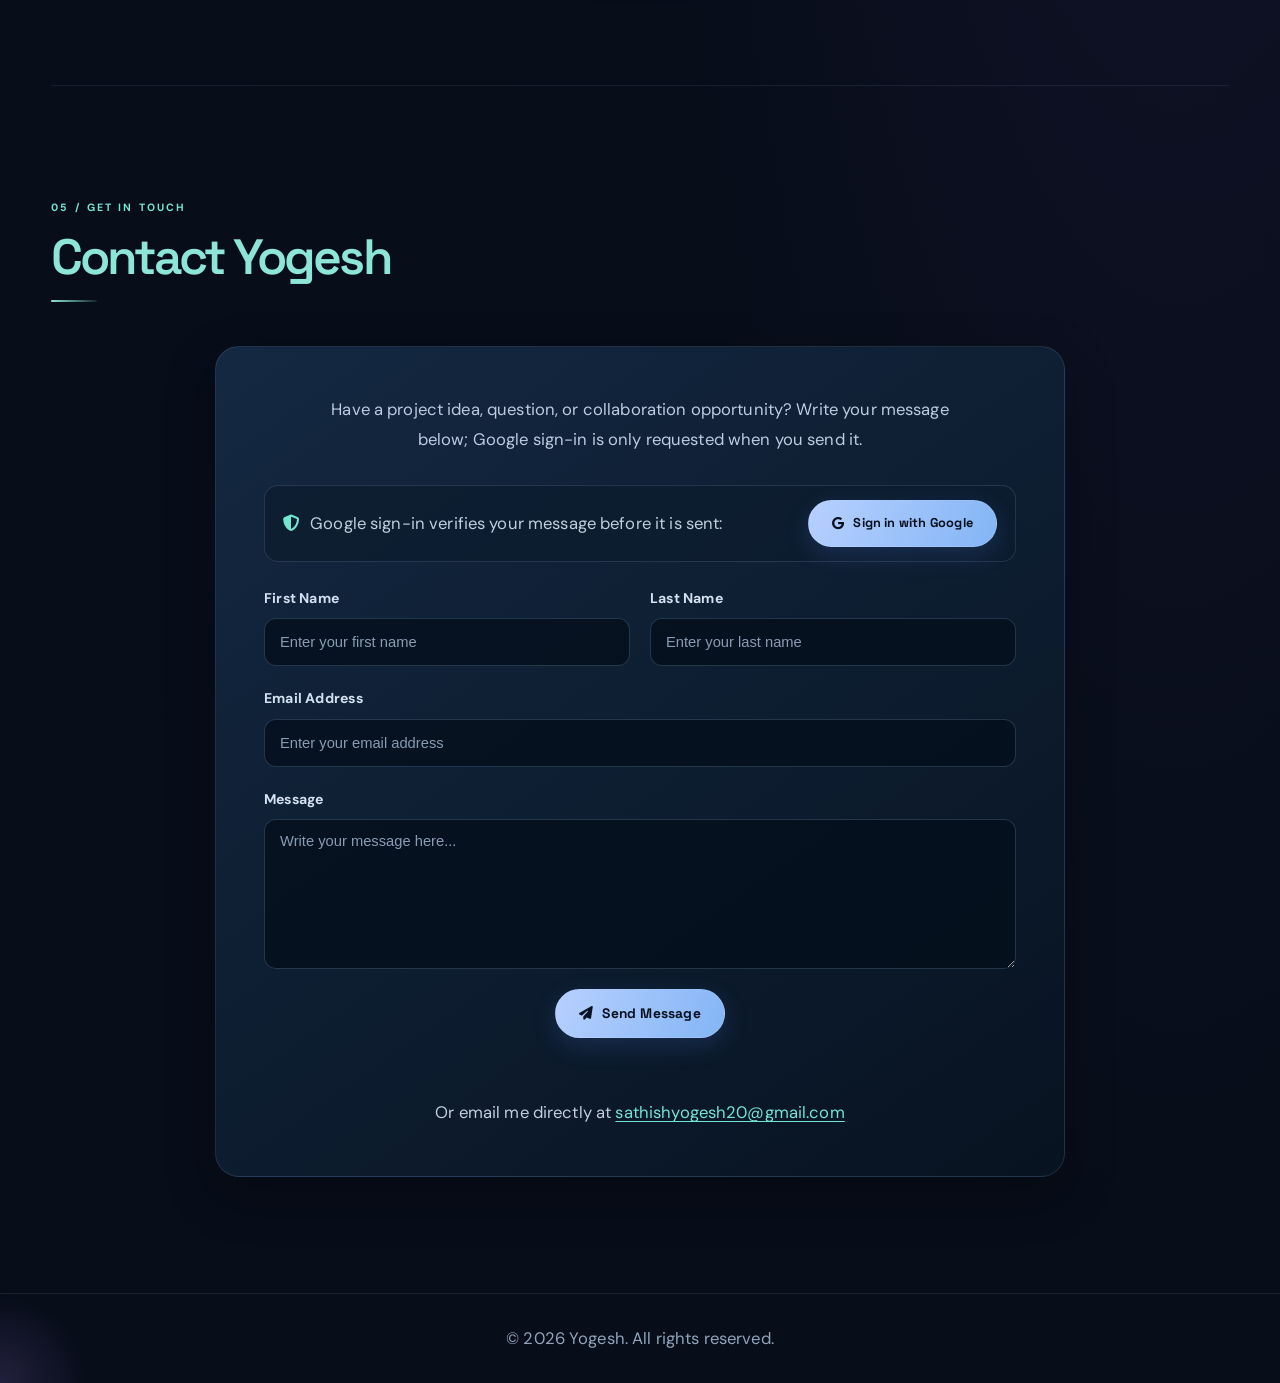
==== commit 0f4b23b3: "Update image references in index.html" ====
--- a/index.html
+++ b/index.html
@@ -23,7 +23,7 @@
     <meta property="og:description"
         content="Explore Yogesh's AI projects, skills, achievements, and the COSMOS Ecosystem.">
     <meta property="og:image"
-        content="https://uploads.onecompiler.io/44rsm5t7v/44x8q9dpj/ae7e4c70-a22f-4014-80ed-903dc4bb7682.jpg">
+        content="https://uploads.onecompiler.io/44rsm5t7v/44x8q9dpj/Confident%20Tech%20Portfolio%20Portrait.png">
     <meta property="og:image:alt" content="Portrait of  Yogesh, an AI developer from Madurai">
     <meta property="og:image:width" content="1200">
     <meta property="og:image:height" content="630">
@@ -36,12 +36,12 @@
     <meta name="twitter:description"
         content="Explore Yogesh's AI projects, skills, achievements, and the COSMOS Ecosystem.">
     <meta name="twitter:image"
-        content="https://uploads.onecompiler.io/44rsm5t7v/44x8q9dpj/ae7e4c70-a22f-4014-80ed-903dc4bb7682.jpg">
+        content="https://uploads.onecompiler.io/44rsm5t7v/44x8q9dpj/Confident%20Tech%20Portfolio%20Portrait.png">
     <meta name="twitter:image:alt" content="Portrait of Sathish Yogesh, AI Developer and COSMOS Creator">
 
     <!-- Preload the hero portrait for Core Web Vitals -->
     <link rel="preload" as="image"
-        href="https://uploads.onecompiler.io/44rsm5t7v/44x8q9dpj/yogeshwaran.s.png"
+        href="https://uploads.onecompiler.io/44rsm5t7v/44x8q9dpj/Confident%20Tech%20Portfolio%20Portrait.png"
         fetchpriority="high" type="image/png">
 
     <!-- Fonts, icons, and externally hosted images -->
@@ -75,7 +75,7 @@
                 "name": "Sathish Yogesh",
                 "alternateName": ["Yogesh", "Sathish Yogesh AI"],
                 "url": "https://sathishyogesh20-del.github.io/MY_PORTFOLIO/",
-                "image": "https://uploads.onecompiler.io/44rsm5t7v/44x8q9dpj/ae7e4c70-a22f-4014-80ed-903dc4bb7682.jpg",
+                "image": "https://uploads.onecompiler.io/44rsm5t7v/44x8q9dpj/Confident%20Tech%20Portfolio%20Portrait.png",
                 "jobTitle": "AI Developer",
                 "description": "Student AI developer from Madurai, Tamil Nadu, creator of the COSMOS Ecosystem, building AI-powered apps, websites, and tools.",
                 "email": "mailto:sathishyogesh20@gmail.com",
@@ -289,7 +289,7 @@
 
                 <div class="hero-right">
                     <div class="hero-image-frame">
-                        <img src="https://uploads.onecompiler.io/44rsm5t7v/44x8q9dpj/yogeshwaran.s.png"
+                        <img src="https://uploads.onecompiler.io/44rsm5t7v/44x8q9dpj/Confident%20Tech%20Portfolio%20Portrait.png"
                             alt="Portrait of Yogesh, an AI developer from Madurai" width="380" height="380"
                             fetchpriority="high" decoding="async">
                     </div>
--- a/mobile-fixes.css
+++ b/mobile-fixes.css
@@ -123,9 +123,24 @@
         min-width: 0;
     }
 
+    .hero-right {
+        display: flex;
+        justify-content: center;
+    }
+
+    .hero-image-frame {
+        width: min(68vw, 260px);
+        max-width: 100%;
+        aspect-ratio: 1;
+    }
+
     .hero-right img {
-        width: min(68vw, 260px);
-        max-width: 100%;
+        width: 100%;
+        height: 100%;
+        max-width: 100%;
+        aspect-ratio: 1;
+        object-fit: cover;
+        object-position: center;
     }
 
     .hero-floating-tag {
@@ -300,3 +315,74 @@
         width: min(92%, 1360px);
     }
 }
+
+/* Keep the hero portrait square and sized against both viewport dimensions. */
+.hero-image-frame {
+    display: block;
+    flex: 0 1 auto;
+    width: min(480px, 42vw, 58vh);
+    width: min(480px, 42vw, 58svh);
+    max-width: 100%;
+    aspect-ratio: 1;
+}
+
+.hero-right img {
+    display: block;
+    width: 100%;
+    height: 100%;
+    max-width: 100%;
+    aspect-ratio: 1;
+    object-fit: cover;
+    object-position: center;
+}
+
+@media (max-width: 900px) {
+    .hero-image-frame {
+        width: min(320px, 72vw, 42vh);
+        width: min(320px, 72vw, 42svh);
+    }
+}
+
+@media (max-width: 600px) {
+    .hero-image-frame {
+        width: min(280px, 74vw, 42vh);
+        width: min(280px, 74vw, 42svh);
+    }
+}
+
+@media (orientation: landscape) and (max-height: 500px) {
+    .hero-image-frame {
+        width: min(280px, 42vw, 48vh);
+        width: min(280px, 42vw, 48svh);
+    }
+}
+
+/* Keep the creator label outside the portrait on every screen size. */
+.hero-right {
+    flex-direction: column;
+    align-items: center;
+    gap: 16px;
+}
+
+.hero-floating-tag {
+    position: static;
+    max-width: 100%;
+    justify-content: center;
+    white-space: normal;
+    text-align: center;
+}
+
+/* Remove decorative orbit circles and halo behind the hero portrait. */
+.hero::before,
+.hero::after,
+.hero-image-frame::before,
+.hero-image-frame::after {
+    display: none;
+    content: none;
+}
+
+.hero-right img {
+    box-shadow: 0 18px 50px rgba(0, 0, 0, .18);
+}
+
+
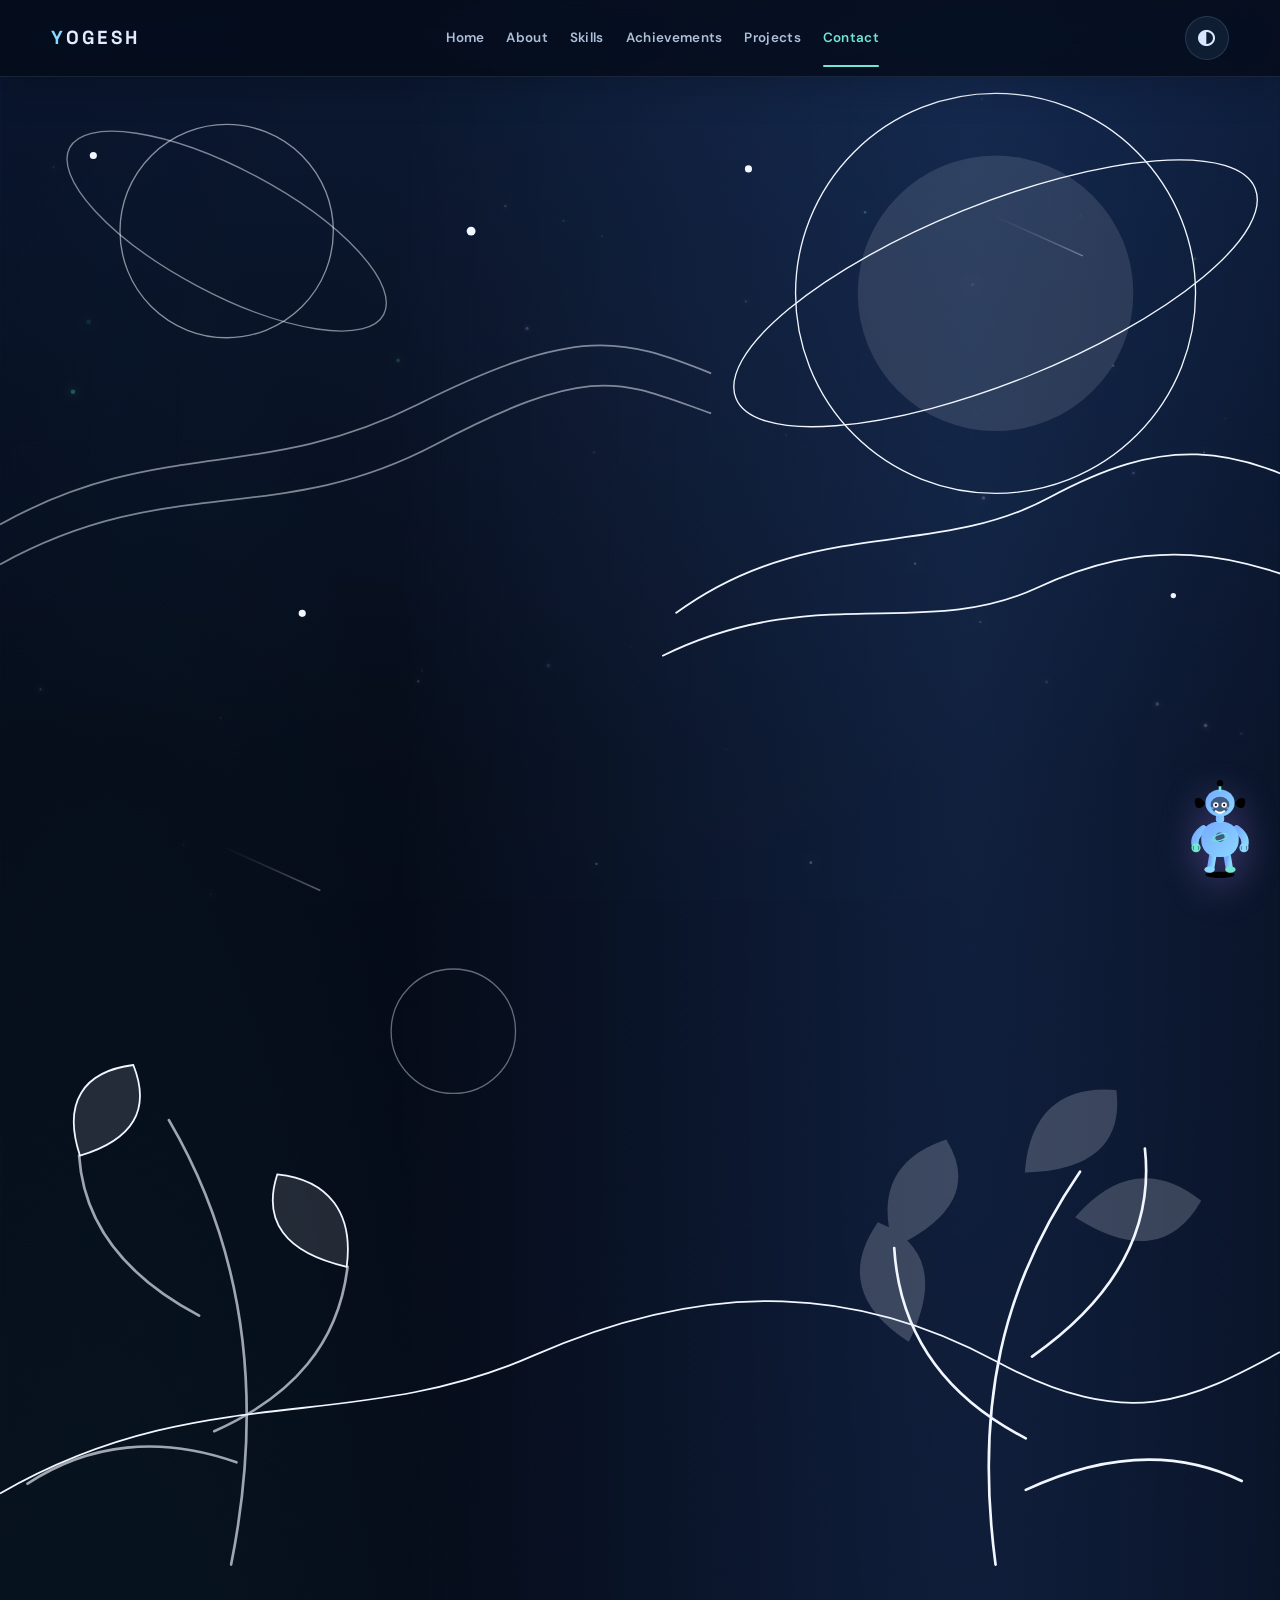
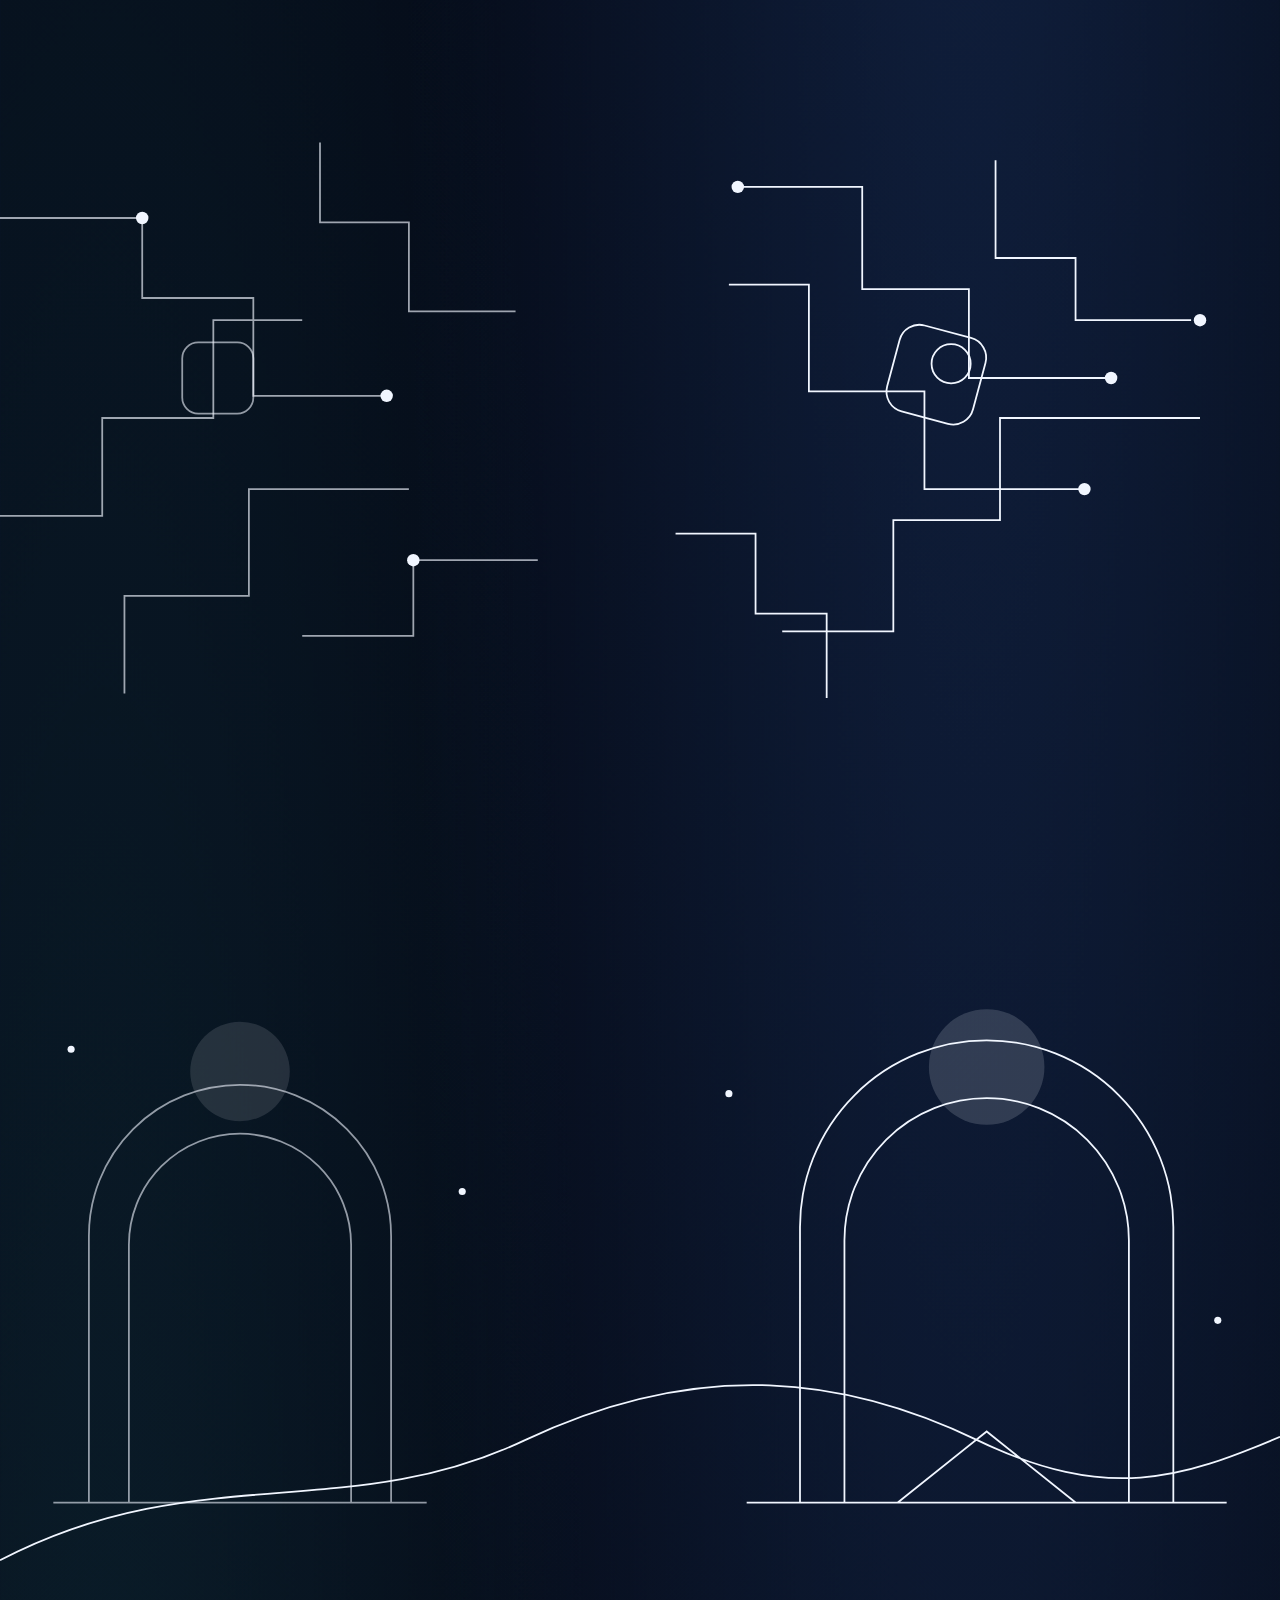
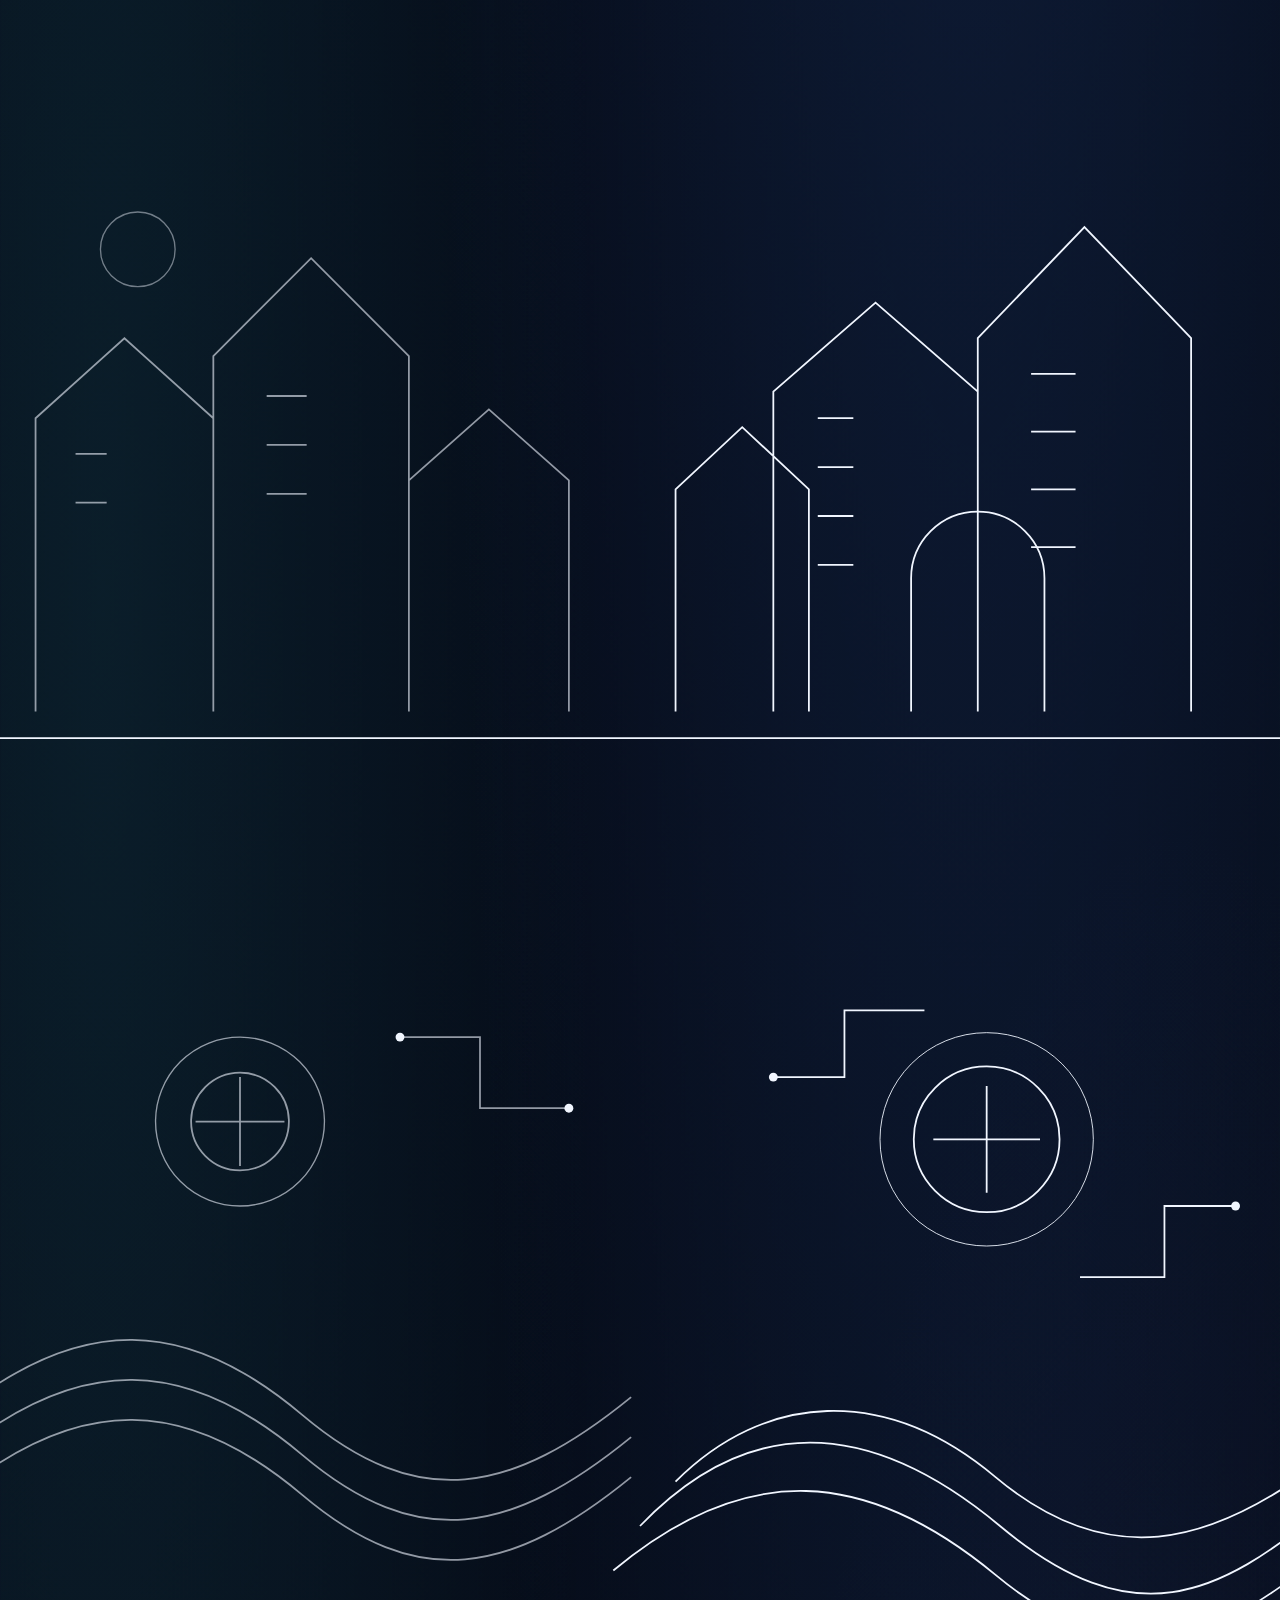
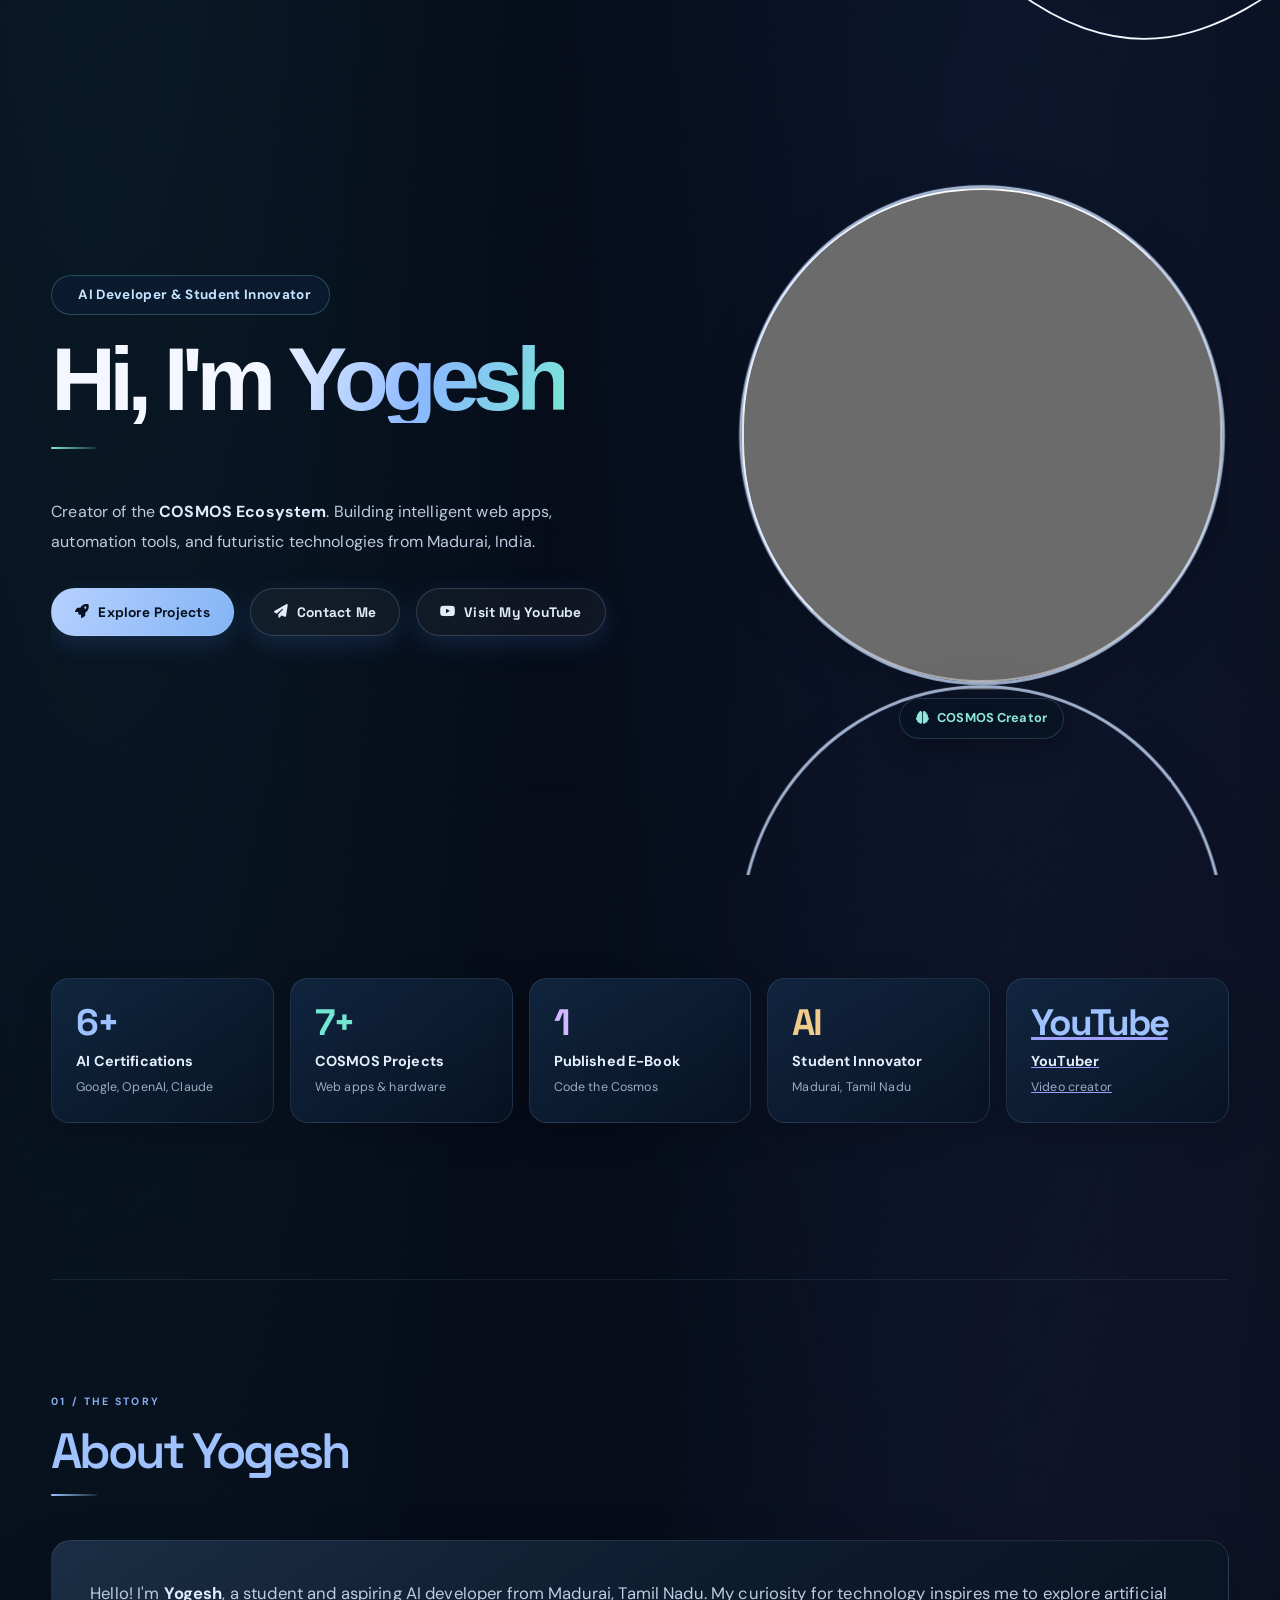
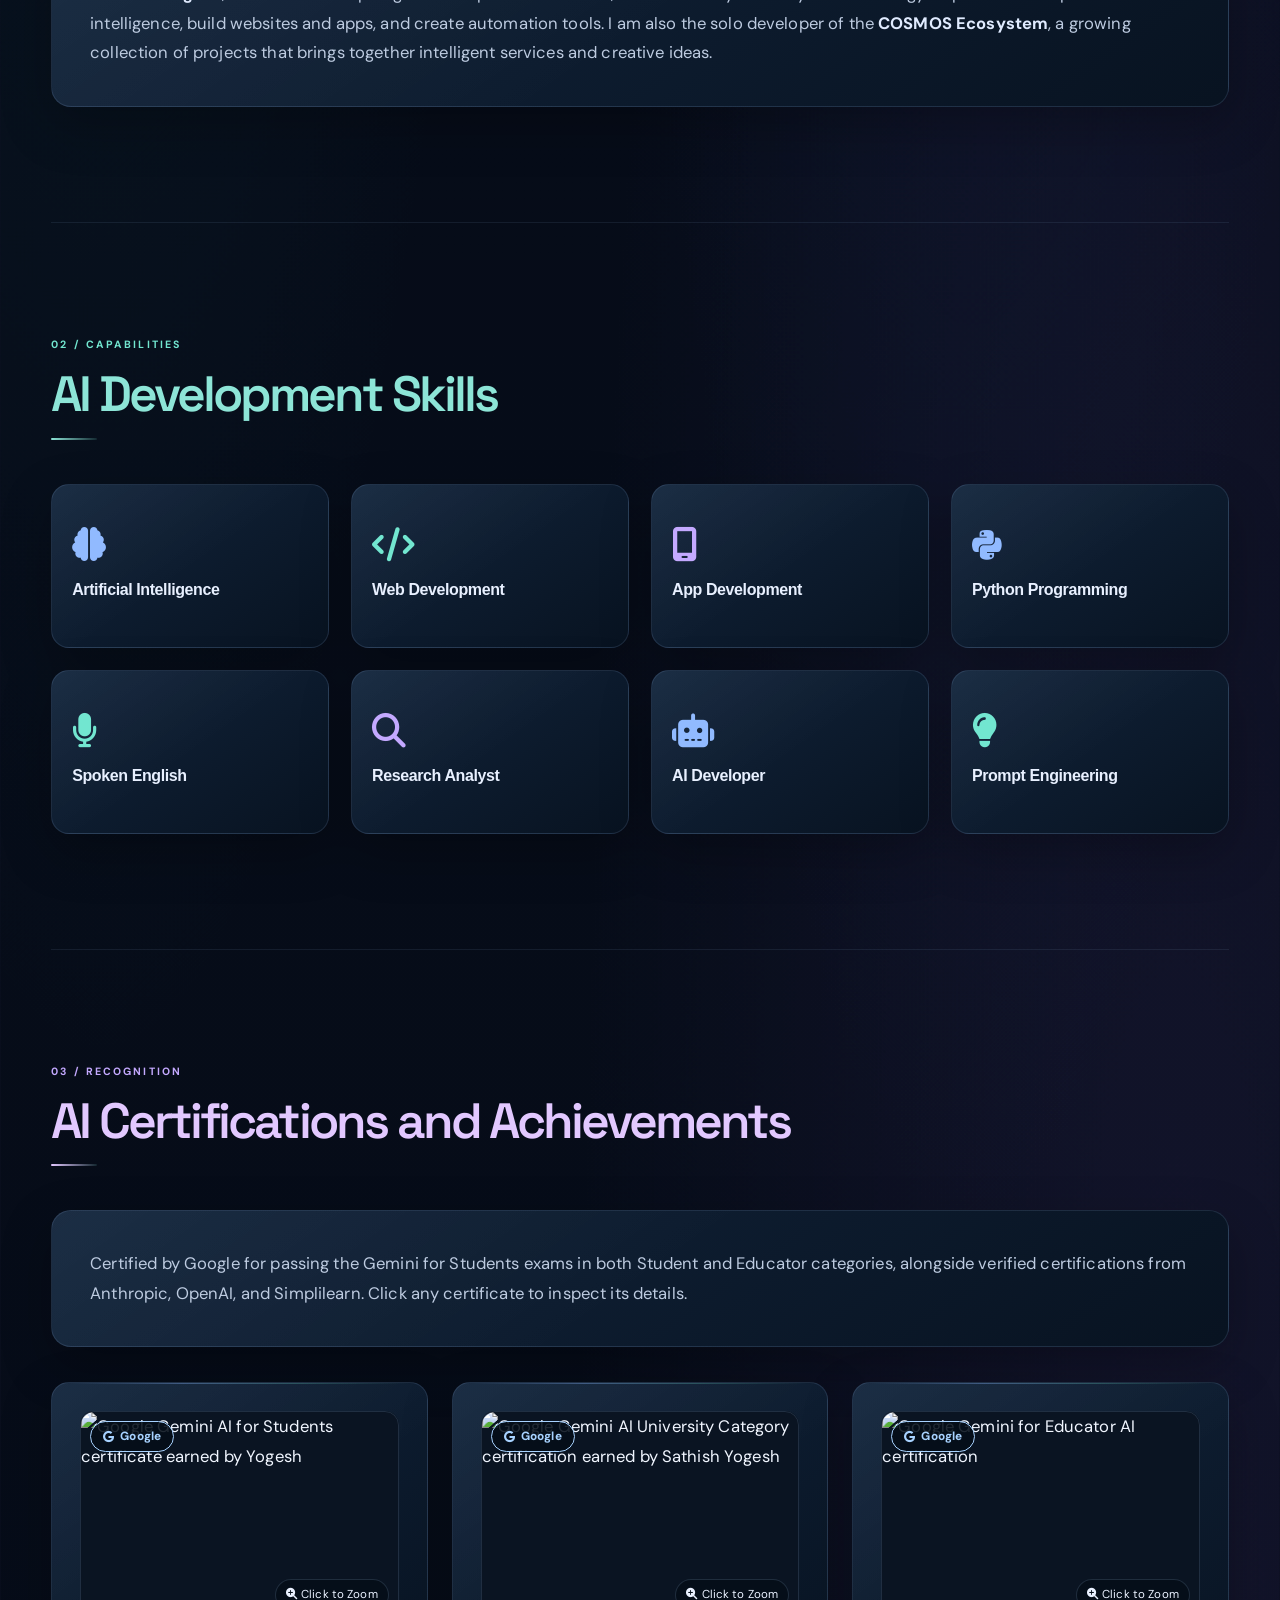
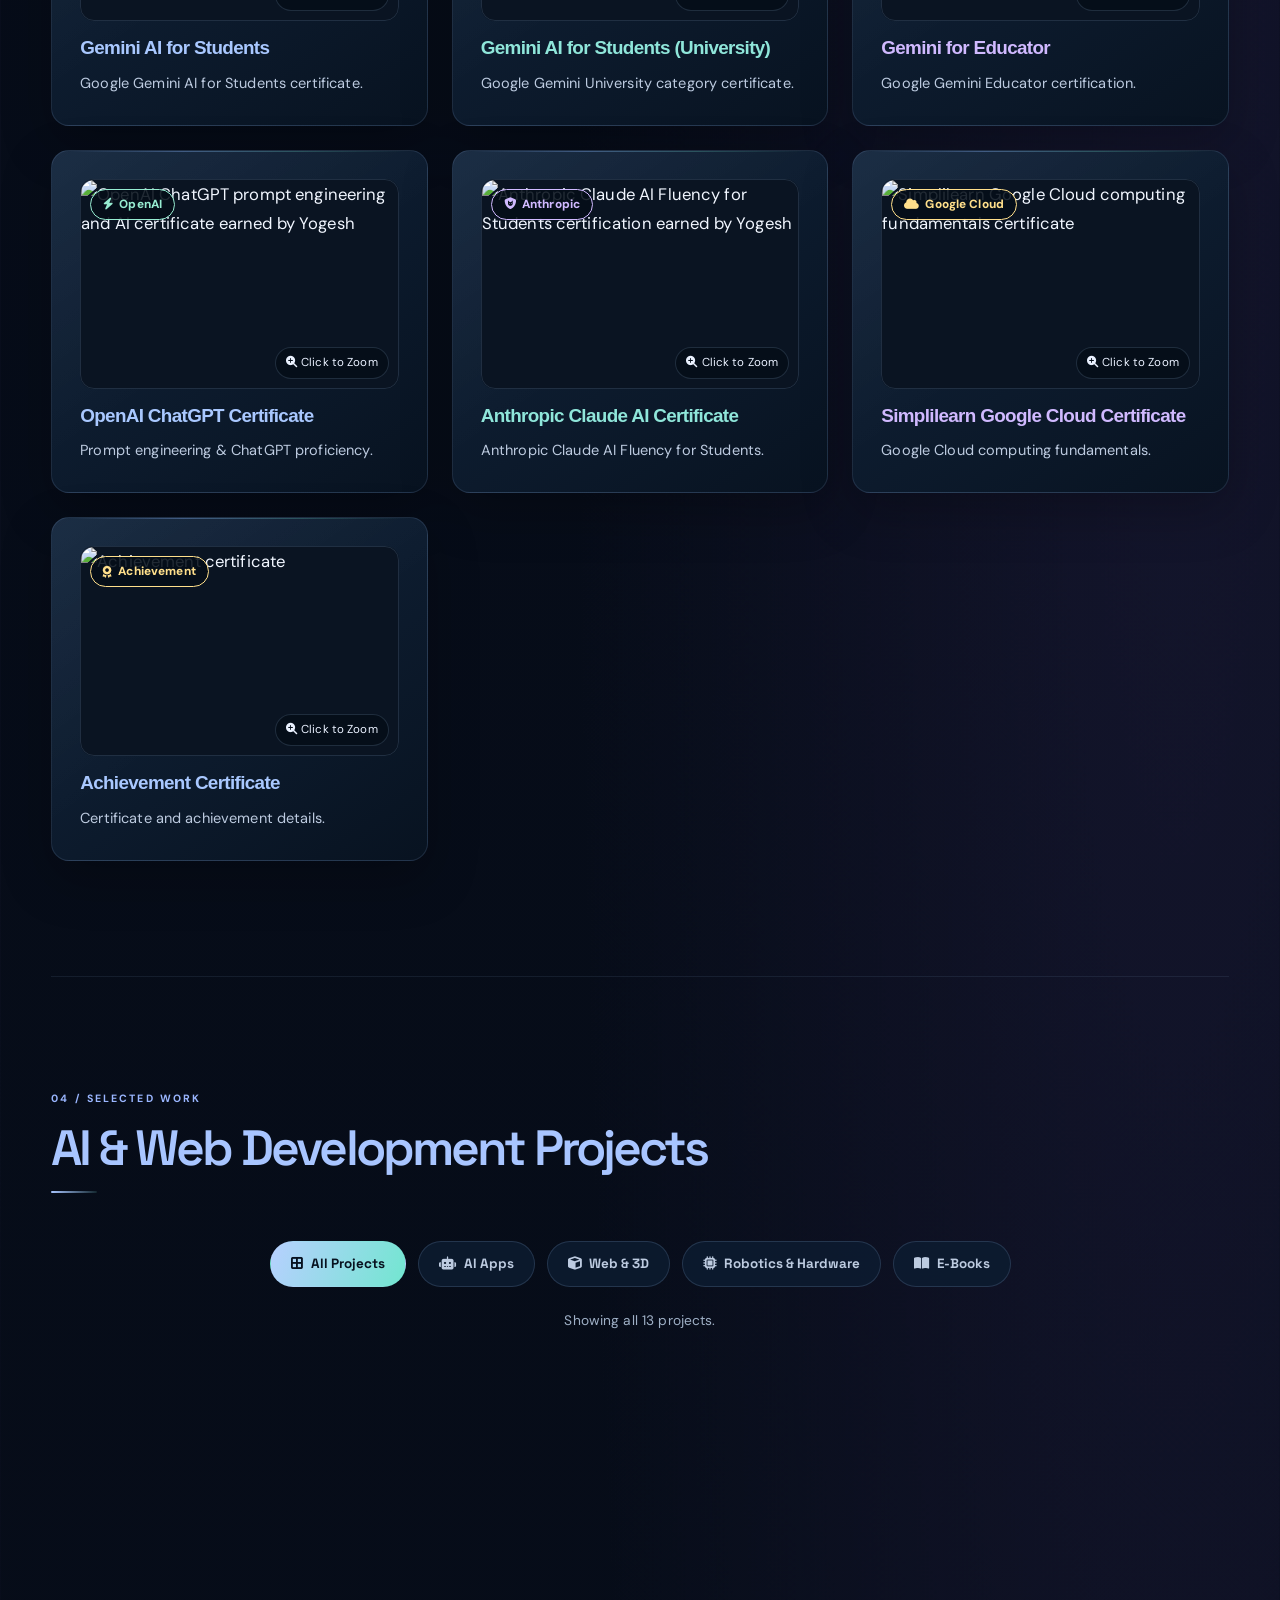
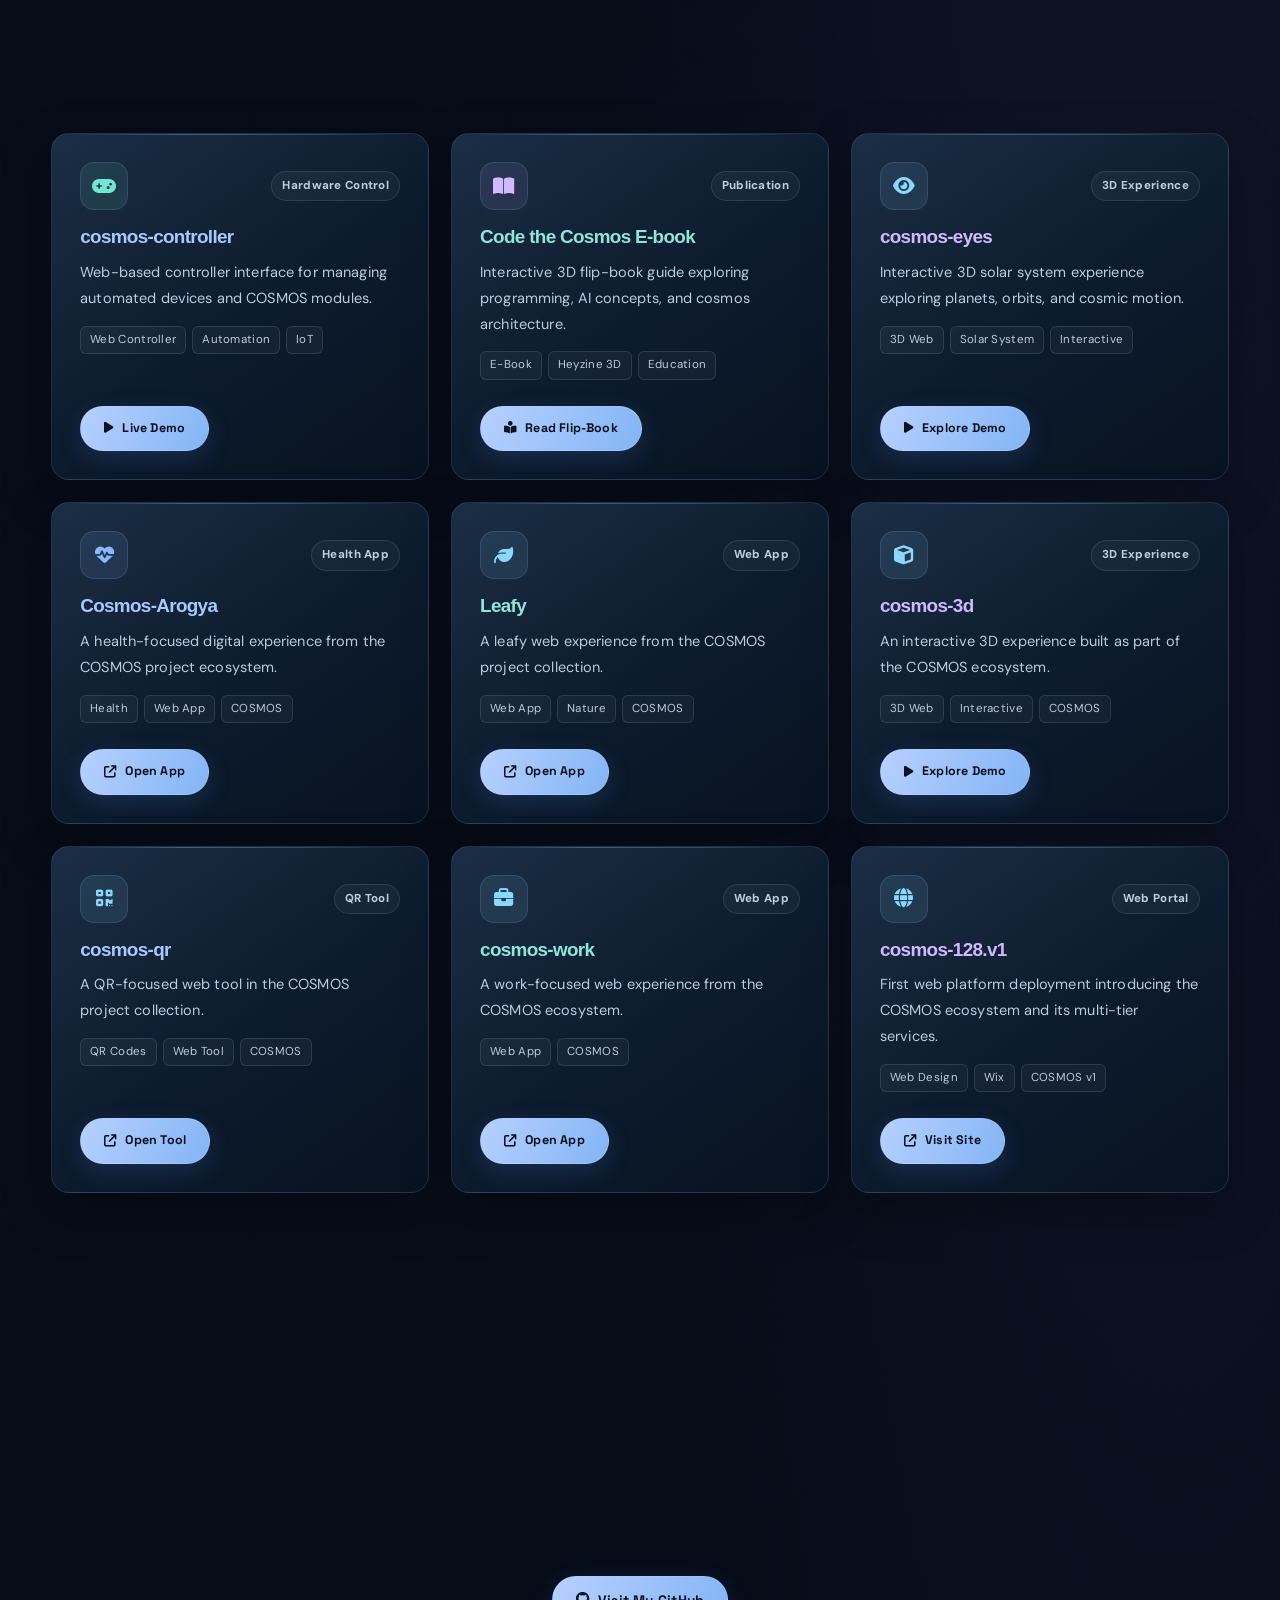
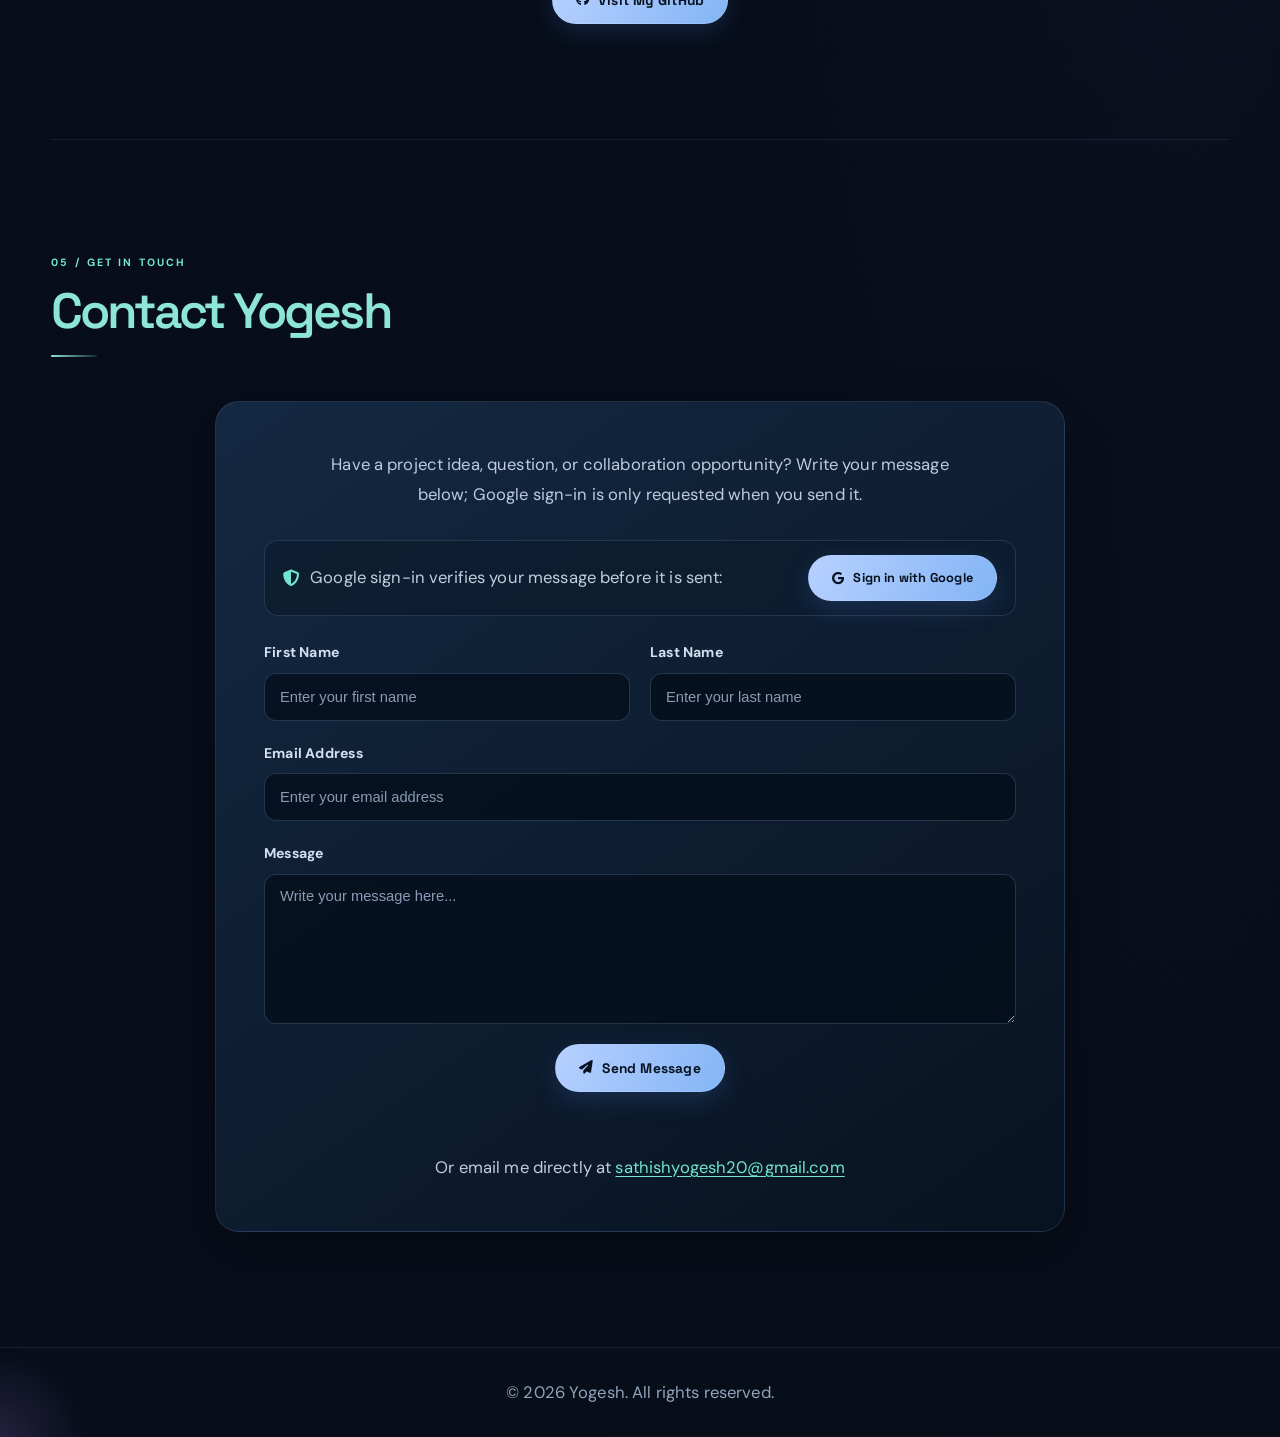
==== commit 7883e58f: "Update hero image and add SVG artwork sections Updated hero profile photo and preload link in index." ====
--- a/index.html
+++ b/index.html
@@ -39,10 +39,10 @@
         content="https://uploads.onecompiler.io/44rsm5t7v/44x8q9dpj/Confident%20Tech%20Portfolio%20Portrait.png">
     <meta name="twitter:image:alt" content="Portrait of Sathish Yogesh, AI Developer and COSMOS Creator">
 
-    <!-- Preload the hero portrait for Core Web Vitals -->
+    <!-- Preload the default hero profile photo -->
     <link rel="preload" as="image"
-        href="https://uploads.onecompiler.io/44rsm5t7v/44x8q9dpj/Confident%20Tech%20Portfolio%20Portrait.png"
-        fetchpriority="high" type="image/png">
+        href="https://uploads.onecompiler.io/44rsm5t7v/44x8q9dpj/WhatsApp%20Image%202026-08-21%20at%208.02.11%20PM.jpeg"
+        fetchpriority="high" type="image/jpeg">
 
     <!-- Fonts, icons, and externally hosted images -->
     <link rel="preconnect" href="https://fonts.googleapis.com">
@@ -204,6 +204,74 @@
 <body>
     <a class="skip-link" href="#main-content">Skip to main content</a>
 
+    <div id="scroll-artwork" aria-hidden="true" data-scene="home">
+        <div class="art-scene art-scene-home">
+            <svg viewBox="0 0 1440 900" preserveAspectRatio="xMidYMid meet" fill="none" xmlns="http://www.w3.org/2000/svg">
+                <circle cx="255" cy="260" r="120" stroke="currentColor" stroke-width="1.5" opacity=".55" />
+                <ellipse cx="255" cy="260" rx="200" ry="70" stroke="currentColor" stroke-width="1.5" opacity=".5" transform="rotate(28 255 260)" />
+                <path d="M0 590C180 490 290 545 470 455S700 380 800 420M0 635C190 530 310 595 490 500S700 430 800 465" stroke="currentColor" stroke-width="2" opacity=".5" />
+                <circle cx="105" cy="175" r="4" fill="currentColor" /><circle cx="530" cy="260" r="5" fill="currentColor" /><circle cx="340" cy="690" r="4" fill="currentColor" />
+                <circle cx="1120" cy="330" r="155" fill="currentColor" opacity=".12" />
+                <circle cx="1120" cy="330" r="225" stroke="currentColor" stroke-width="1.5" />
+                <ellipse cx="1120" cy="330" rx="315" ry="100" stroke="currentColor" stroke-width="1.5" transform="rotate(-22 1120 330)" />
+                <path d="M760 690C910 580 1050 630 1180 560s205-62 330 6M745 738c170-84 294-18 420-76s220-48 360 18" stroke="currentColor" stroke-width="2" />
+                <circle cx="842" cy="190" r="4" fill="currentColor" /><circle cx="1320" cy="670" r="3" fill="currentColor" />
+            </svg>
+        </div>
+        <div class="art-scene art-scene-about">
+            <svg viewBox="0 0 1440 900" preserveAspectRatio="xMidYMid meet" fill="none" xmlns="http://www.w3.org/2000/svg">
+                <path d="M260 850c38-190 15-355-70-500m51 350c90-40 140-100 150-185M224 570c-85-45-130-105-135-180m177 345c-85-30-165-22-235 24" stroke="currentColor" stroke-width="3" stroke-linecap="round" opacity=".65" />
+                <path d="M90 390c-20-60 4-95 60-102 20 50 0 84-60 102Zm300 125c8-60-20-98-78-104-17 52 8 88 78 104Z" fill="currentColor" fill-opacity=".12" stroke="currentColor" stroke-width="2" />
+                <circle cx="510" cy="250" r="70" stroke="currentColor" stroke-width="1.5" opacity=".4" />
+                <path d="M1120 850c-24-180 8-315 95-442m-61 300c-93-48-142-119-148-214m155 122c94-66 137-144 127-234m-134 384c90-42 171-45 243-10" stroke="currentColor" stroke-width="3" stroke-linecap="round" />
+                <path d="M1006 492c-18-60 2-100 58-119 29 47 10 87-58 119Zm148-84c5-64 39-96 101-91 7 58-27 89-101 91Zm-132 190c-57-37-69-81-34-132 55 23 66 67 34 132Zm189-139c44-50 91-56 139-18-30 52-76 58-139 18Z" fill="currentColor" opacity=".2" stroke="currentColor" stroke-width="2" />
+                <path d="M0 770c225-130 395-65 600-155s370-75 520 6 220 44 320-10" stroke="currentColor" stroke-width="2" />
+            </svg>
+        </div>
+        <div class="art-scene art-scene-skills">
+            <svg viewBox="0 0 1440 900" preserveAspectRatio="xMidYMid meet" fill="none" xmlns="http://www.w3.org/2000/svg">
+                <path d="M0 225h160v90h125v110h150M0 560h115V450h125V340h100M140 760V650h140V530h180M360 140v90h100v100h120M340 695h125v-85h140" stroke="currentColor" stroke-width="2" opacity=".65" />
+                <circle cx="160" cy="225" r="7" fill="currentColor" /><circle cx="435" cy="425" r="7" fill="currentColor" /><circle cx="465" cy="610" r="7" fill="currentColor" />
+                <rect x="205" y="365" width="80" height="80" rx="18" stroke="currentColor" stroke-width="2" opacity=".6" />
+                <path d="M830 190h140v115h120v100h160M820 300h90v120h130v110h180M880 690h125V565h120V450h225M1120 160v110h90v70h130M930 765v-95h-80v-90h-90" stroke="currentColor" stroke-width="2" />
+                <circle cx="830" cy="190" r="7" fill="currentColor" /><circle cx="1250" cy="405" r="7" fill="currentColor" /><circle cx="1220" cy="530" r="7" fill="currentColor" /><circle cx="1350" cy="340" r="7" fill="currentColor" />
+                <rect x="1018" y="340" width="100" height="100" rx="23" stroke="currentColor" stroke-width="2" transform="rotate(15 1018 340)" />
+                <circle cx="1070" cy="389" r="22" stroke="currentColor" stroke-width="2" />
+            </svg>
+        </div>
+        <div class="art-scene art-scene-achievements">
+            <svg viewBox="0 0 1440 900" preserveAspectRatio="xMidYMid meet" fill="none" xmlns="http://www.w3.org/2000/svg">
+                <path d="M100 760V460a170 170 0 0 1 340 0v300M145 760V470a125 125 0 0 1 250 0v290M60 760h420" stroke="currentColor" stroke-width="2" opacity=".6" />
+                <circle cx="270" cy="275" r="56" fill="currentColor" opacity=".12" /><circle cx="520" cy="410" r="4" fill="currentColor" /><circle cx="80" cy="250" r="4" fill="currentColor" />
+                <path d="M900 760V450a210 210 0 0 1 420 0v310M950 760V465a160 160 0 0 1 320 0v295" stroke="currentColor" stroke-width="2" />
+                <circle cx="1110" cy="270" r="65" fill="currentColor" opacity=".16" />
+                <path d="M840 760h540M1010 760l100-80 100 80M0 825c220-115 390-40 590-135s365-70 510 0 230 43 340-4" stroke="currentColor" stroke-width="2" />
+                <circle cx="820" cy="300" r="4" fill="currentColor" /><circle cx="1370" cy="555" r="4" fill="currentColor" />
+            </svg>
+        </div>
+        <div class="art-scene art-scene-projects">
+            <svg viewBox="0 0 1440 900" preserveAspectRatio="xMidYMid meet" fill="none" xmlns="http://www.w3.org/2000/svg">
+                <path d="M40 760V430l100-90 100 90v330M240 760V360l110-110 110 110v400M460 760V500l90-80 90 80v260M85 470h35m-35 55h35m180-120h45m-45 55h45m-45 55h45" stroke="currentColor" stroke-width="2" opacity=".6" />
+                <circle cx="155" cy="240" r="42" stroke="currentColor" stroke-width="1.5" opacity=".45" />
+                <path d="M870 760V400l115-100 115 100v360M1100 760V340l120-125 120 125v420M760 760V510l75-70 75 70v250" stroke="currentColor" stroke-width="2" />
+                <path d="M920 430h40m-40 55h40m-40 55h40m-40 55h40m200-215h50m-50 65h50m-50 65h50m-50 65h50M0 790h1440" stroke="currentColor" stroke-width="2" />
+                <path d="M1025 760V610a75 75 0 0 1 150 0v150" stroke="currentColor" stroke-width="2" />
+            </svg>
+        </div>
+        <div class="art-scene art-scene-contact">
+            <svg viewBox="0 0 1440 900" preserveAspectRatio="xMidYMid meet" fill="none" xmlns="http://www.w3.org/2000/svg">
+                <path d="M-50 640c140-115 260-110 390 0s235 90 370-20M-50 685c140-115 260-110 390 0s235 90 370-20M-50 730c140-115 260-110 390 0s235 90 370-20" stroke="currentColor" stroke-width="2" opacity=".6" />
+                <circle cx="270" cy="310" r="95" stroke="currentColor" stroke-width="1.5" opacity=".6" /><circle cx="270" cy="310" r="55" stroke="currentColor" stroke-width="2" opacity=".6" />
+                <path d="M220 310h100m-50-50v100M450 215h90v80h100" stroke="currentColor" stroke-width="2" opacity=".6" />
+                <circle cx="450" cy="215" r="5" fill="currentColor" /><circle cx="640" cy="295" r="5" fill="currentColor" />
+                <path d="M720 765c120-125 255-125 405 0s245 80 365-20M690 815c150-125 285-115 430 5s250 75 370-25M760 715c100-100 235-110 360-5s240 80 370-20" stroke="currentColor" stroke-width="2" />
+                <circle cx="1110" cy="330" r="82" stroke="currentColor" stroke-width="2" /><circle cx="1110" cy="330" r="120" stroke="currentColor" stroke-width="1" />
+                <path d="M1050 330h120m-60-60v120M870 260h80v-75h90m175 300h95v-80h80" stroke="currentColor" stroke-width="2" />
+                <circle cx="870" cy="260" r="5" fill="currentColor" /><circle cx="1390" cy="405" r="5" fill="currentColor" />
+            </svg>
+        </div>
+    </div>
+
     <div id="page-loader" class="page-loader" hidden role="status" aria-live="polite" aria-label="Loading portfolio">
         <div class="loader-orbit" aria-hidden="true">
             <span></span>
@@ -213,7 +281,6 @@
         <p>Preparing your COSMOS experience…</p>
     </div>
 
-    <div id="particles" aria-hidden="true"></div>
 
     <!-- Auth Modal (only triggered when visitor interacts with or submits the contact form) -->
     <div id="auth-modal" class="auth-modal" hidden role="dialog" aria-modal="true" aria-labelledby="auth-modal-title" aria-describedby="auth-modal-desc">
@@ -288,11 +355,12 @@
                 </div>
 
                 <div class="hero-right">
-                    <div class="hero-image-frame">
-                        <img src="https://uploads.onecompiler.io/44rsm5t7v/44x8q9dpj/Confident%20Tech%20Portfolio%20Portrait.png"
-                            alt="Portrait of Yogesh, an AI developer from Madurai" width="380" height="380"
-                            fetchpriority="high" decoding="async">
-                    </div>
+                    <button type="button" class="hero-image-frame" aria-label="Show alternate profile portrait" aria-pressed="false">
+                        <img class="hero-profile-photo" src="https://uploads.onecompiler.io/44rsm5t7v/44x8q9dpj/WhatsApp%20Image%202026-08-21%20at%208.02.11%20PM.jpeg"
+                            alt="" width="380" height="380" fetchpriority="high" decoding="async">
+                        <img class="hero-profile-reveal" src="https://uploads.onecompiler.io/44rsm5t7v/44x8q9dpj/Confident%20Tech%20Portfolio%20Portrait.png"
+                            alt="" width="380" height="380" decoding="async">
+                    </button>
                     <div class="hero-floating-tag">
                         <i class="fa-solid fa-brain" aria-hidden="true"></i>
                         <span>COSMOS Creator</span>
